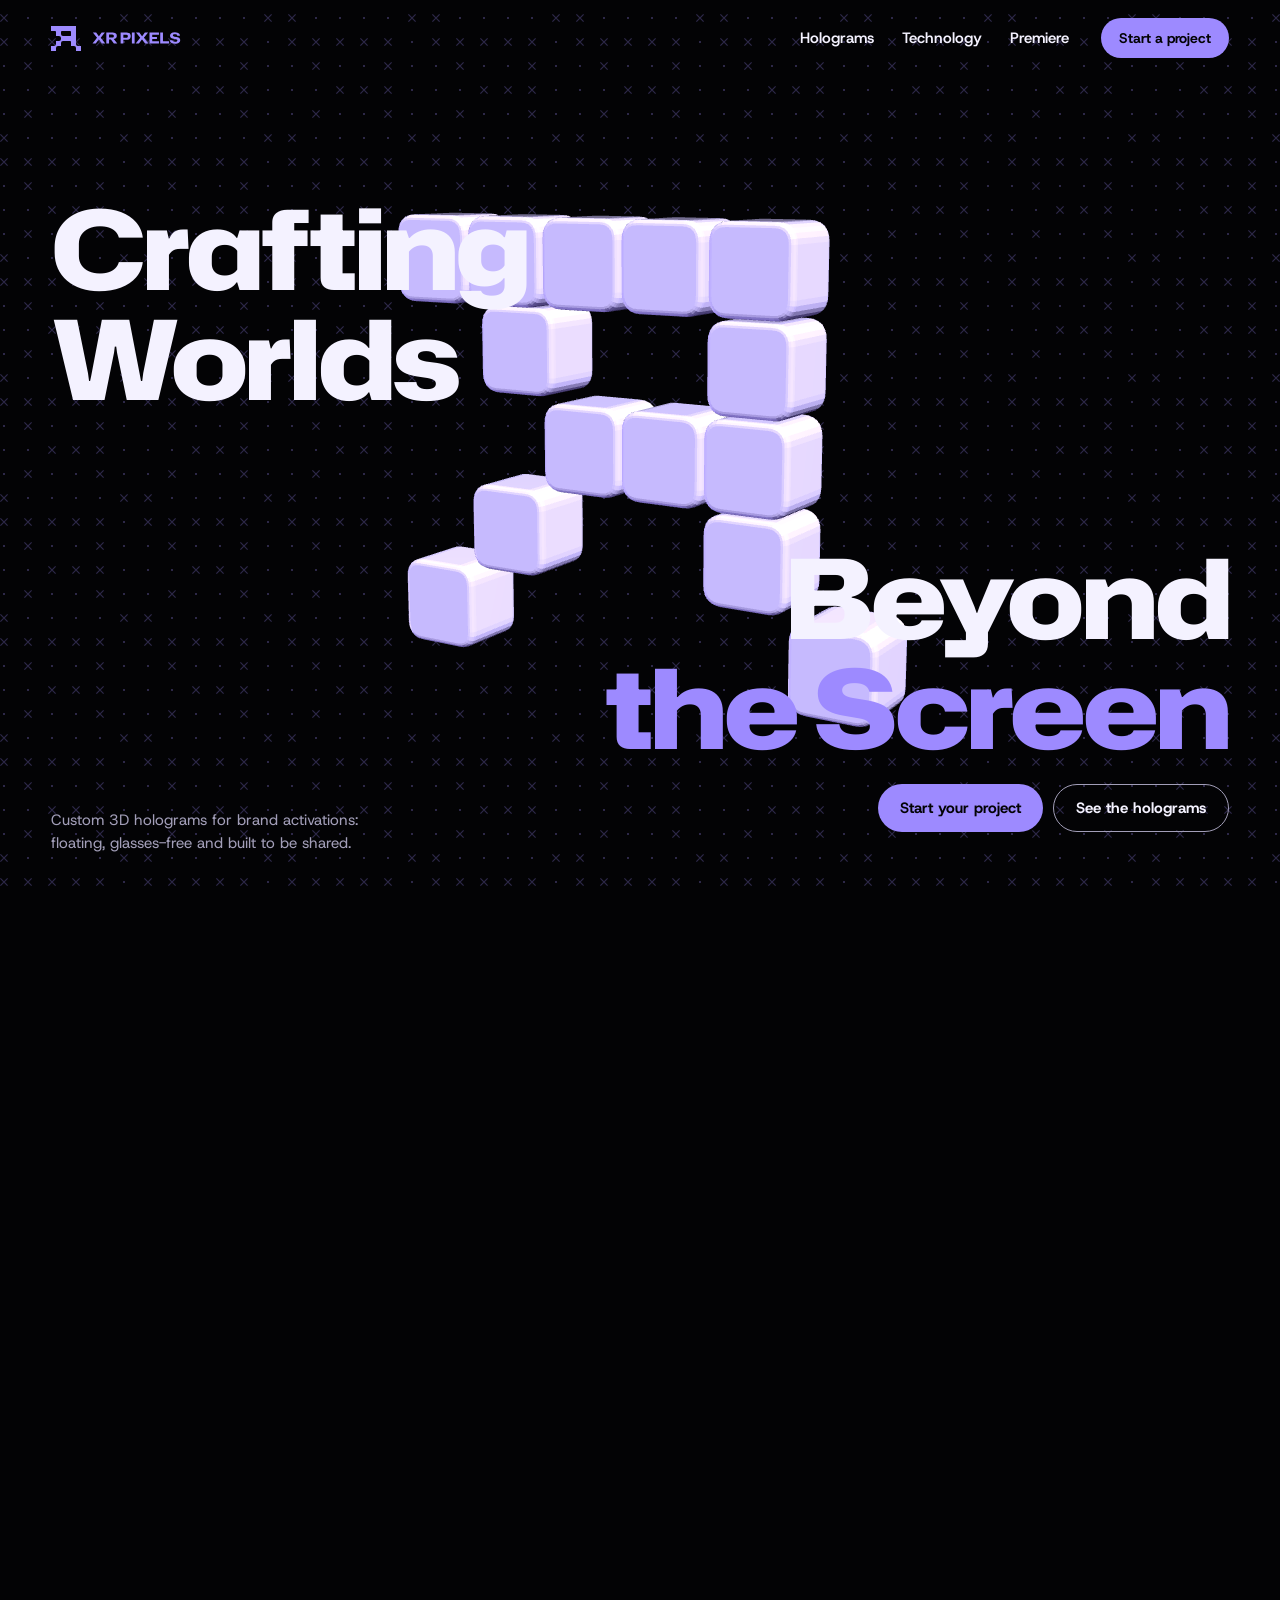
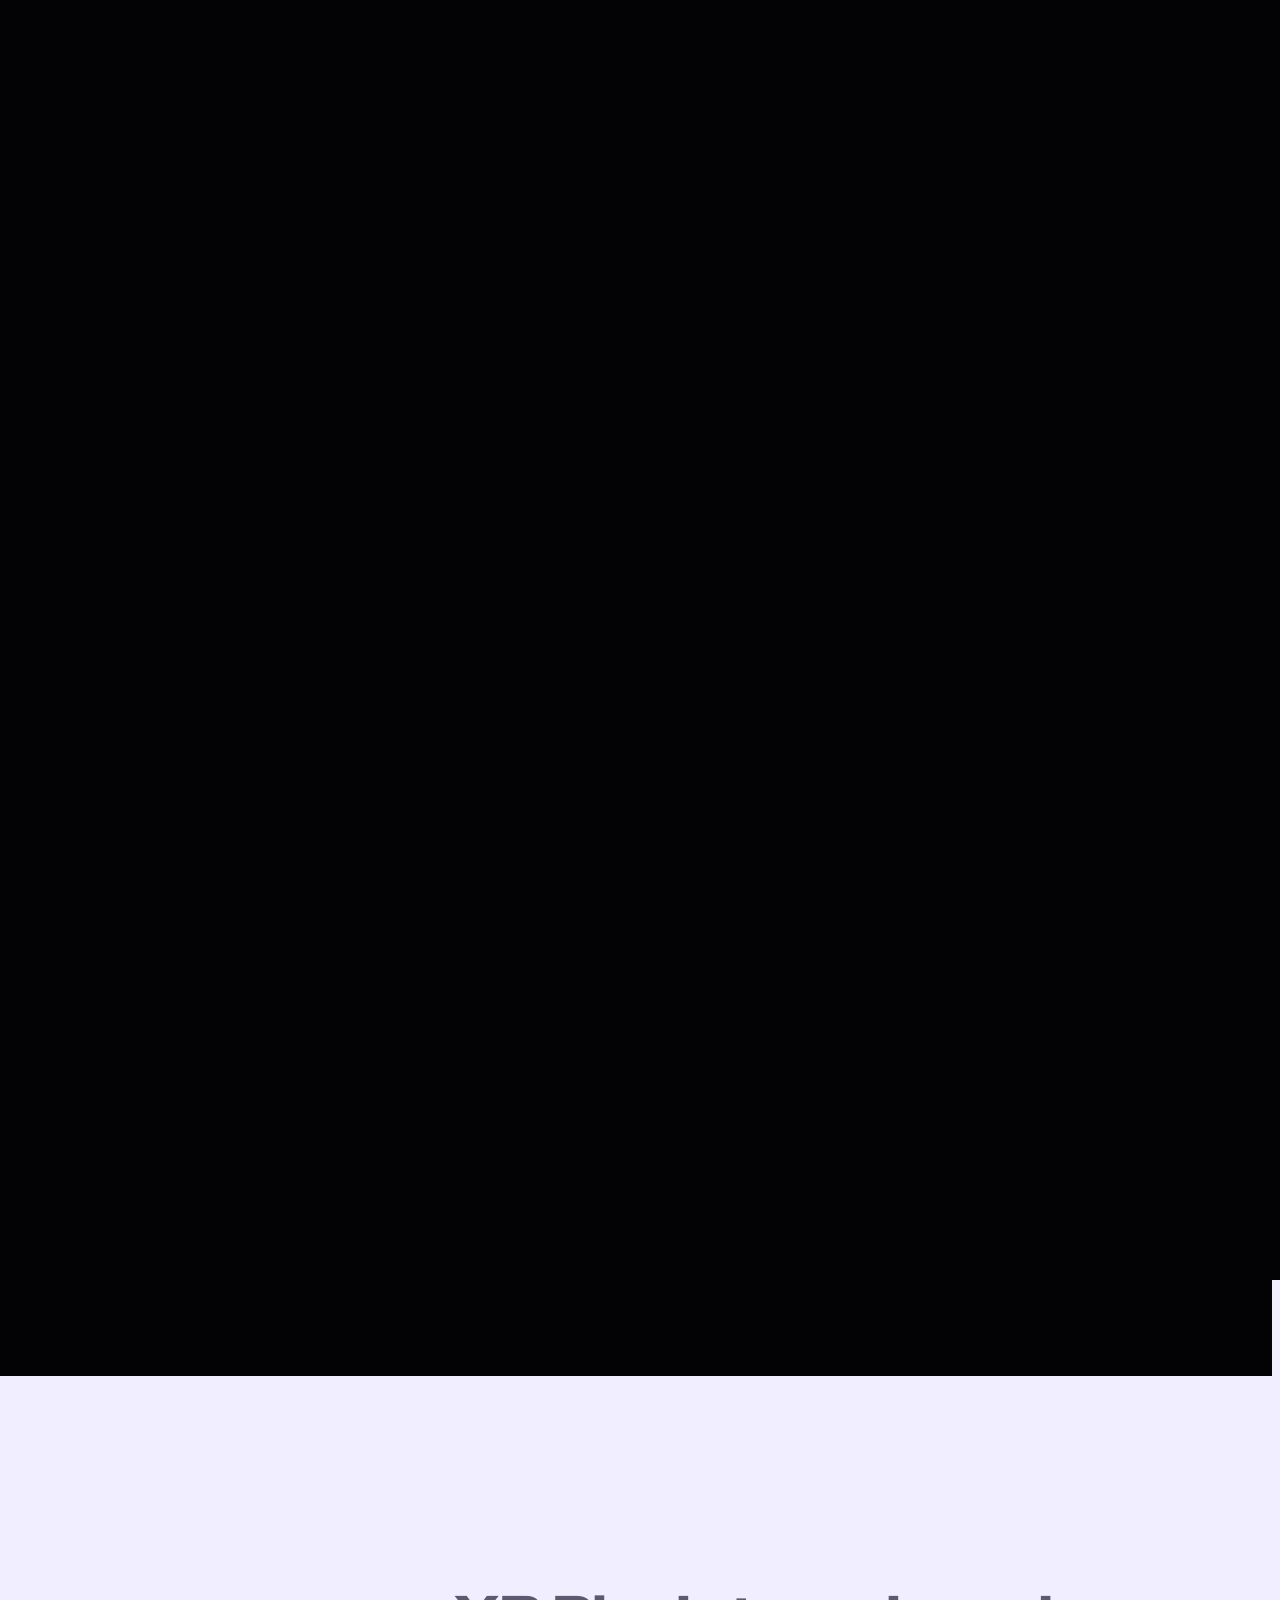
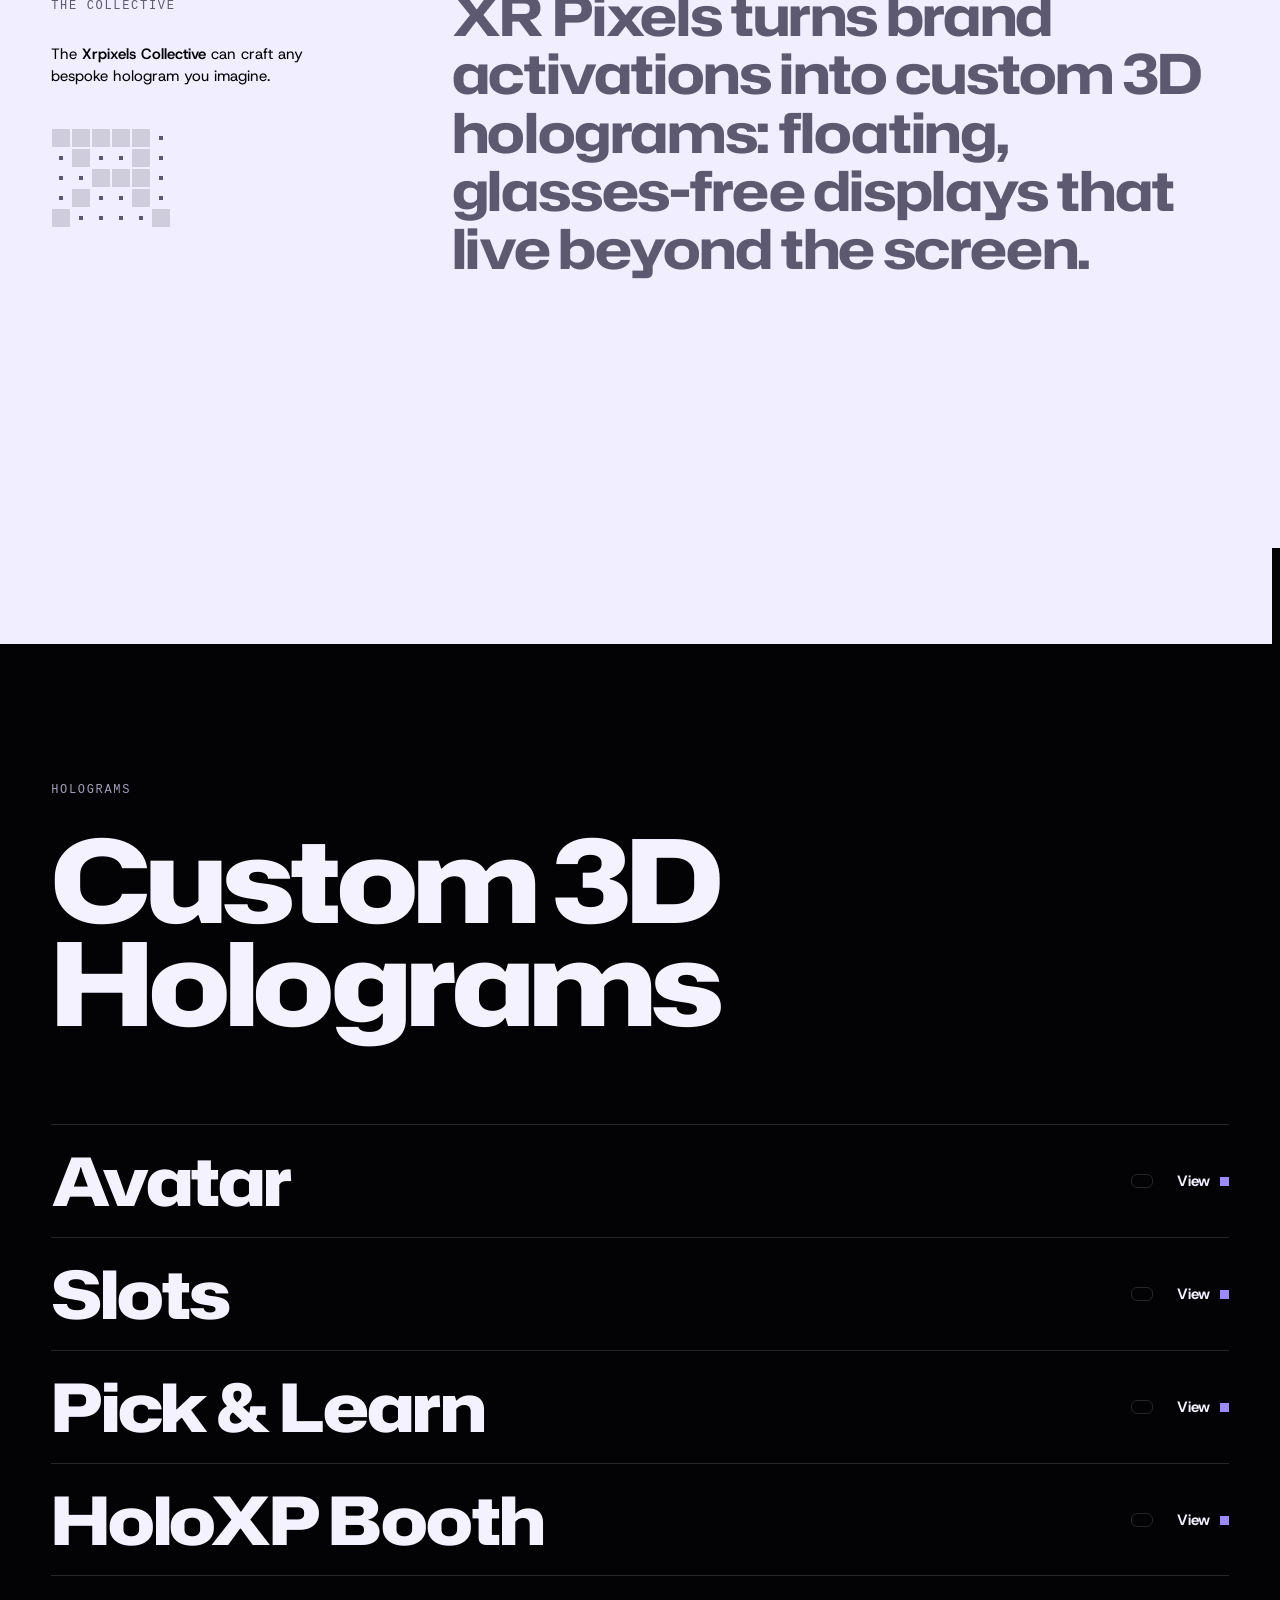
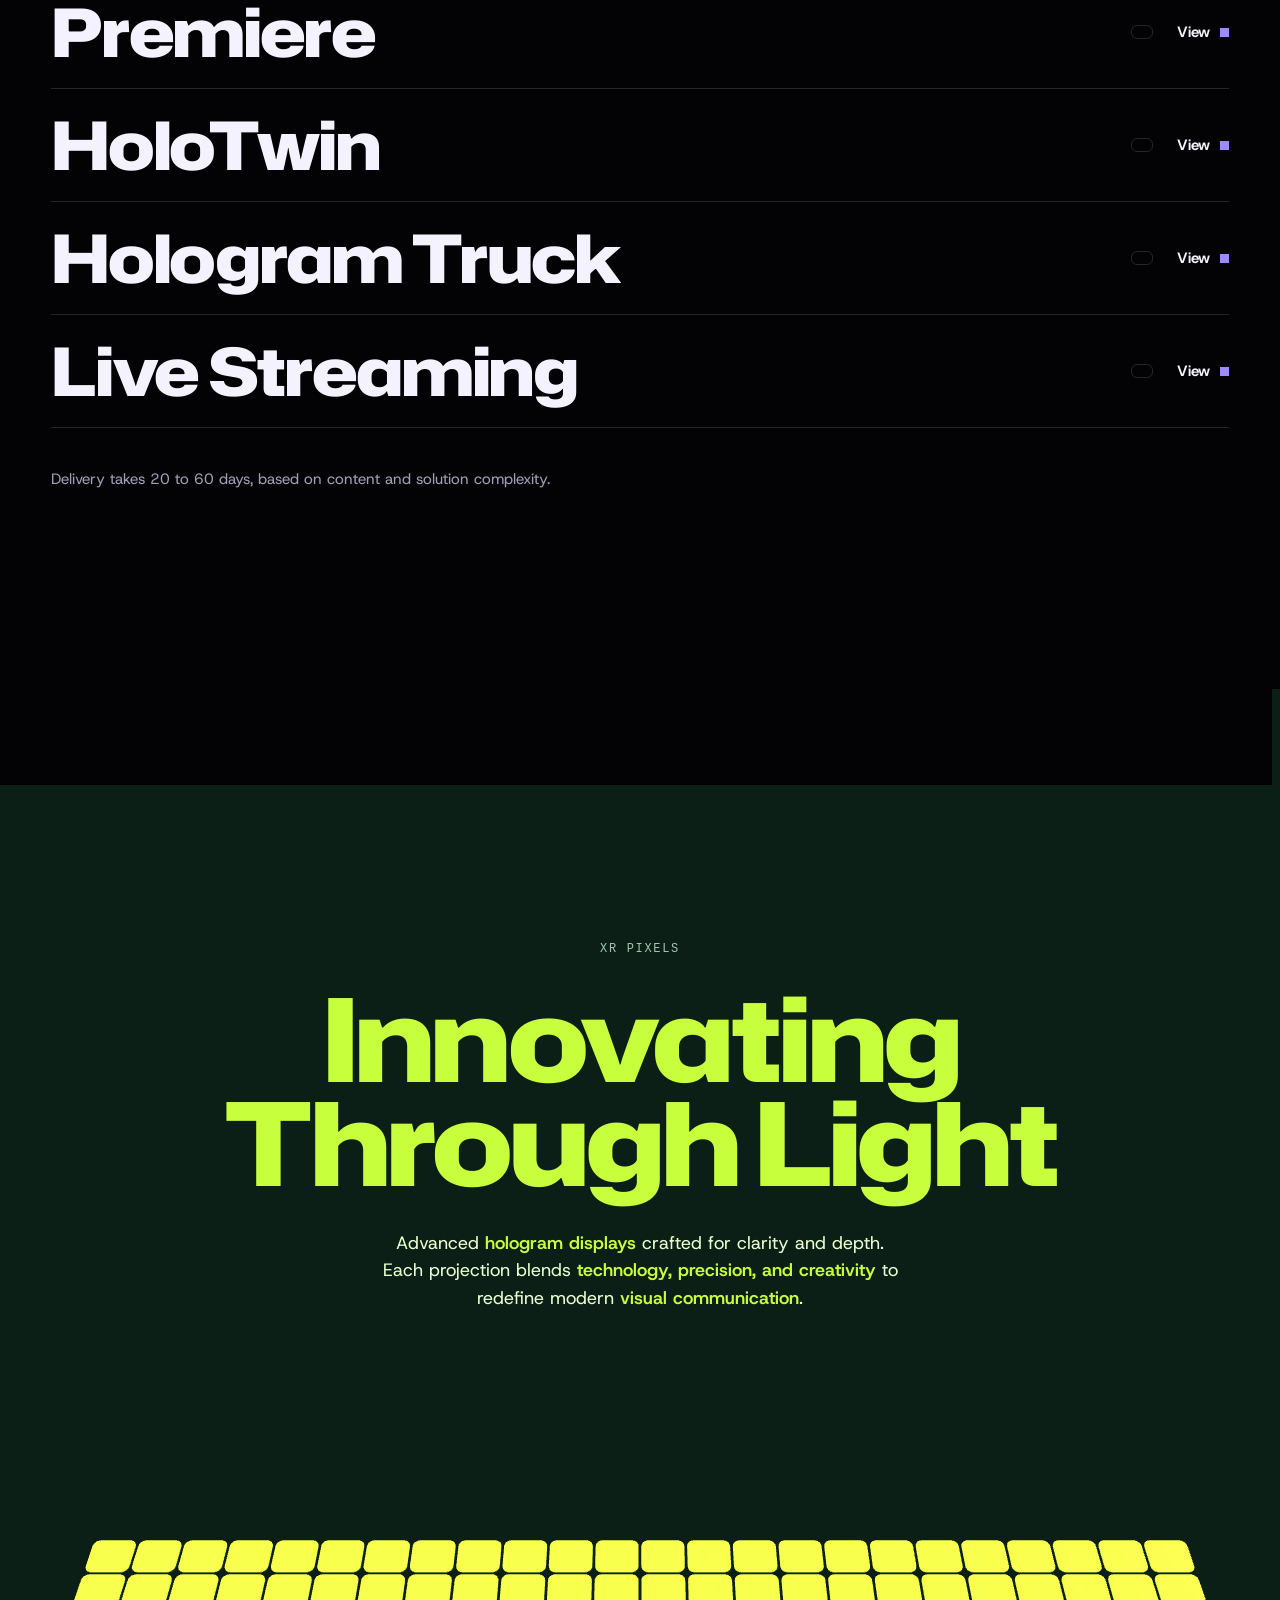
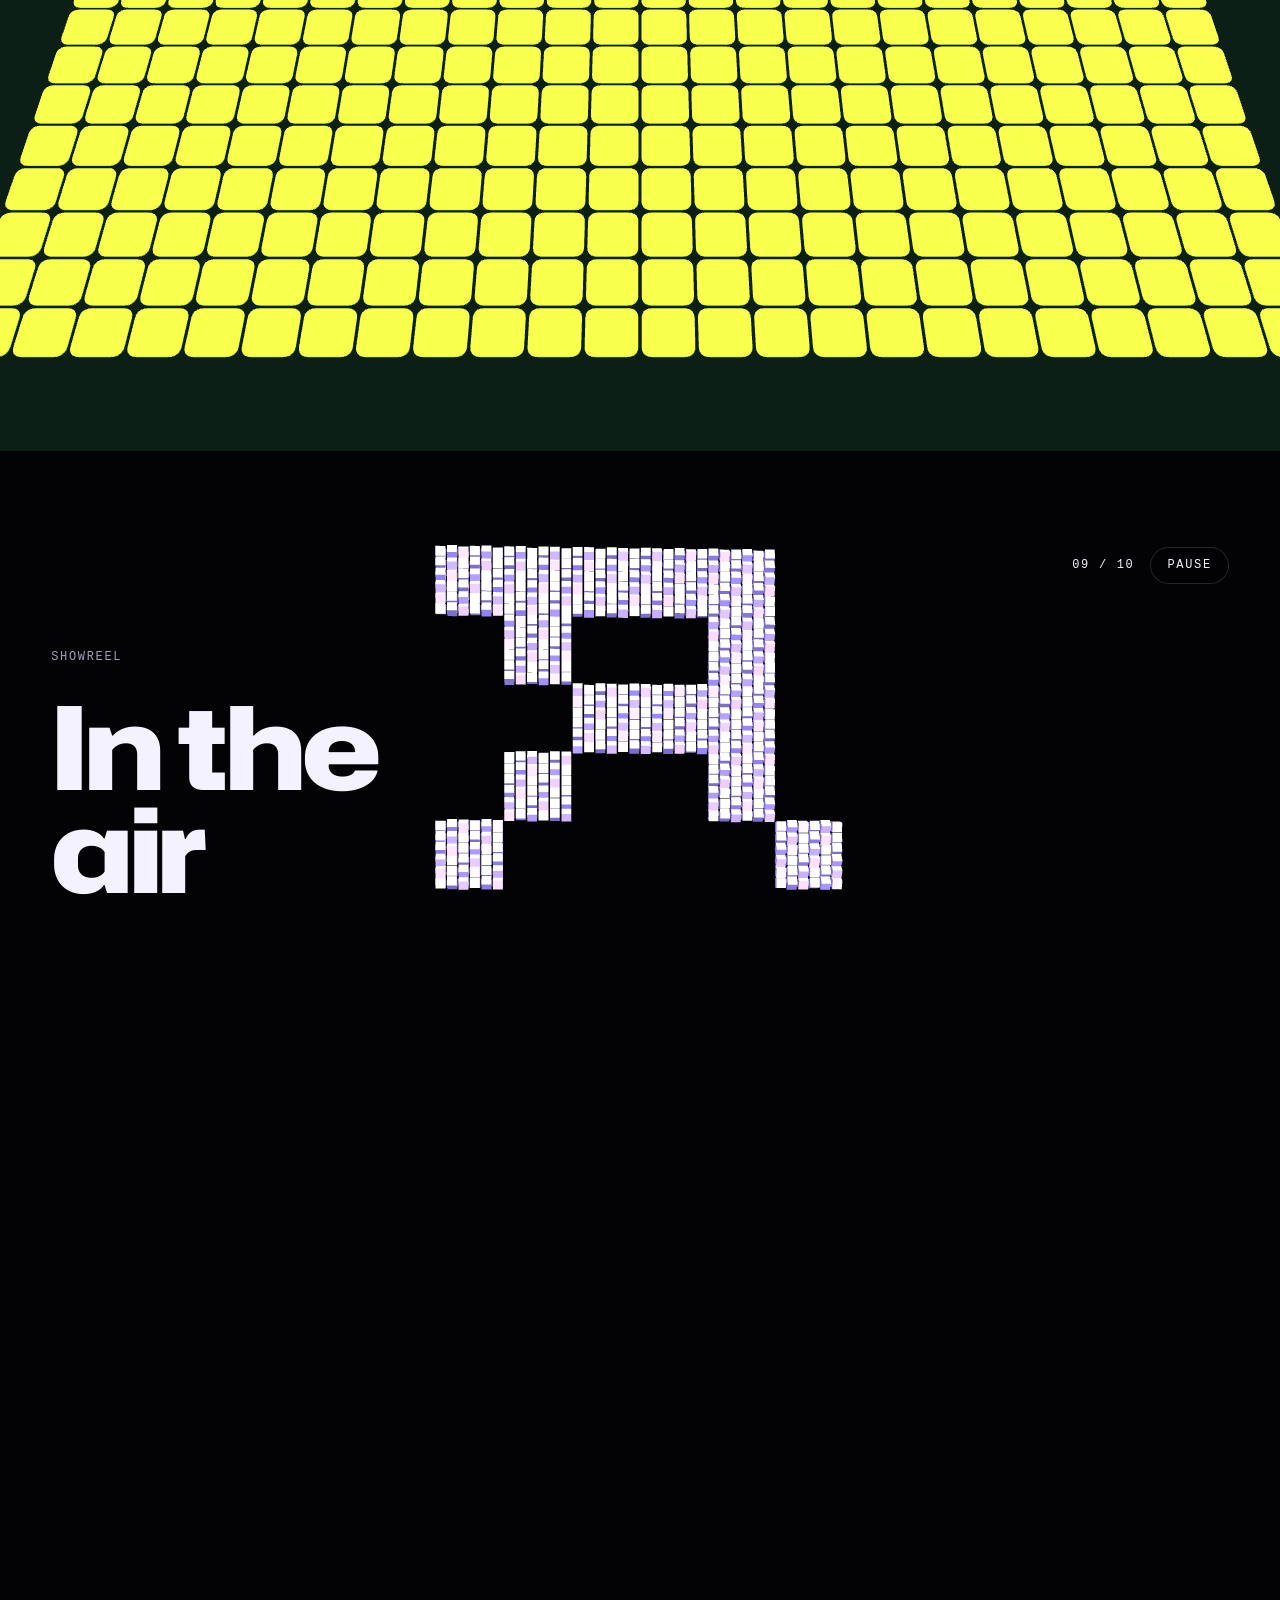
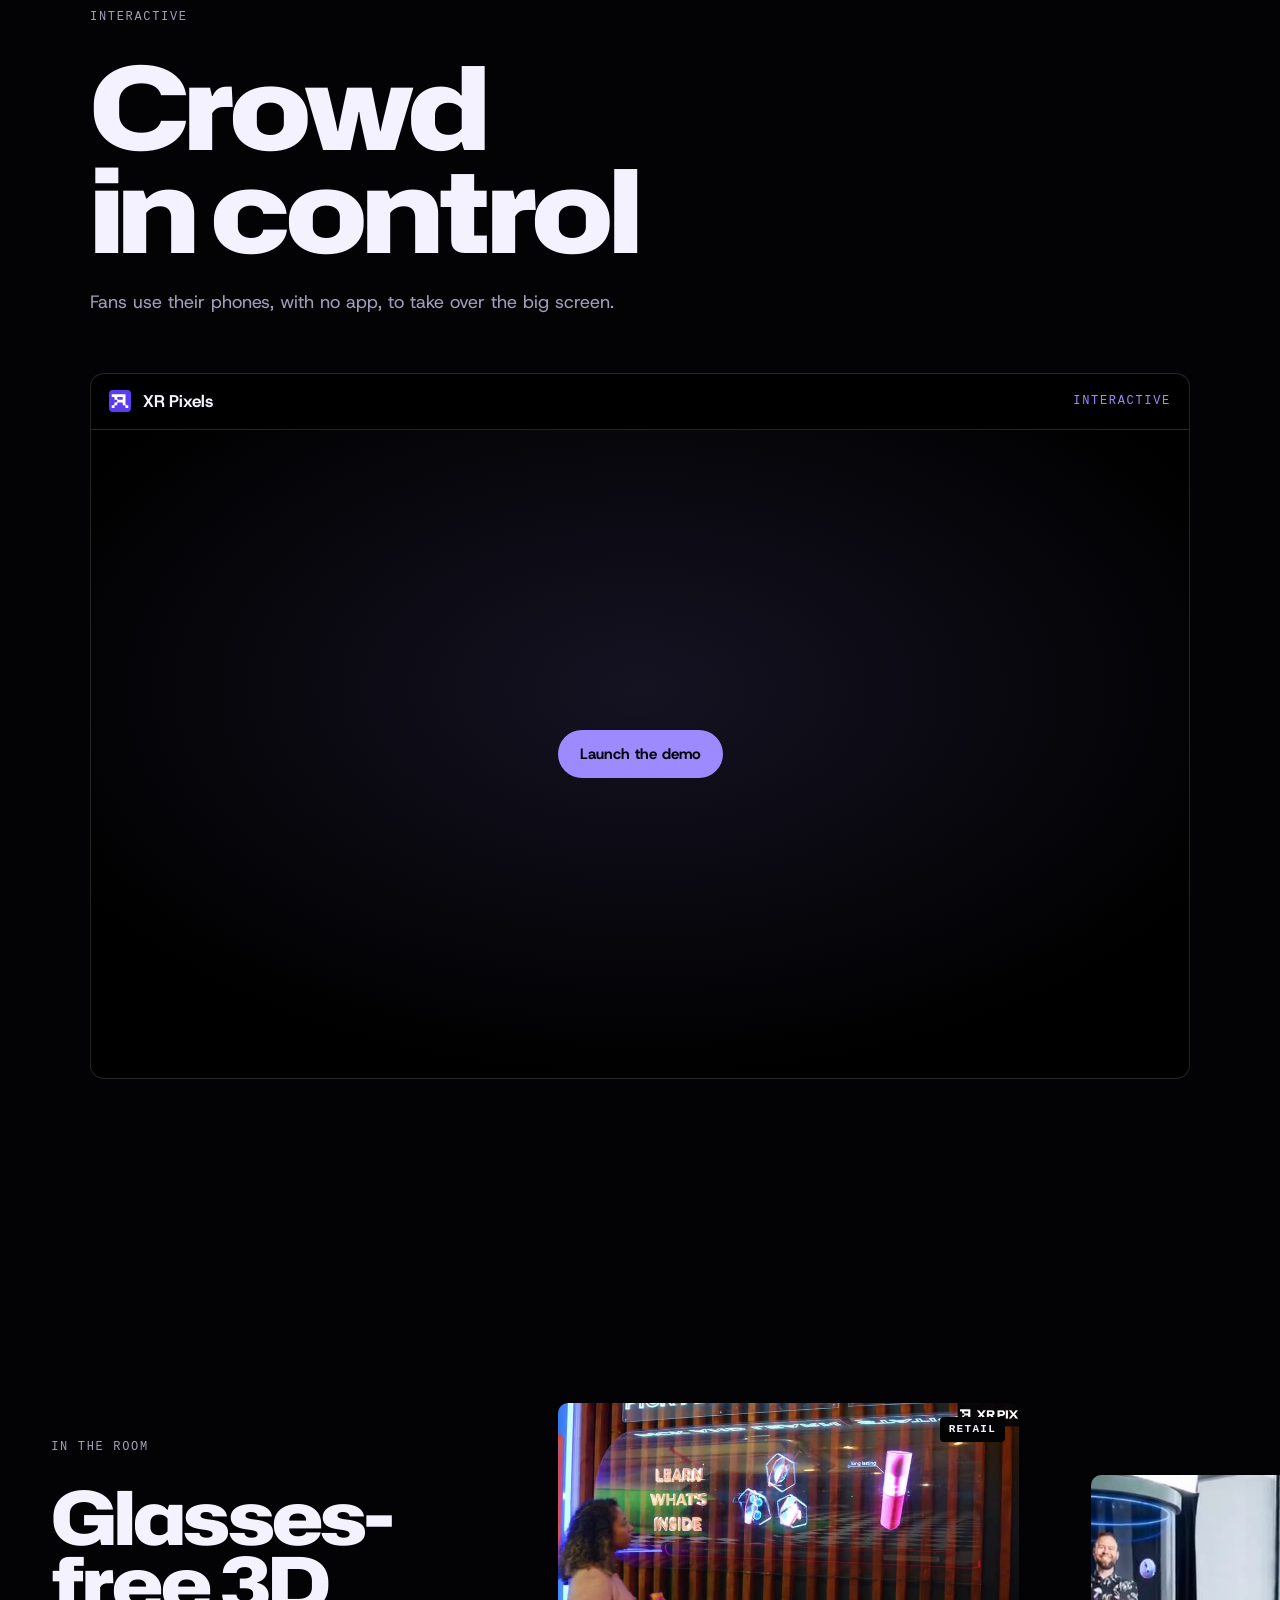
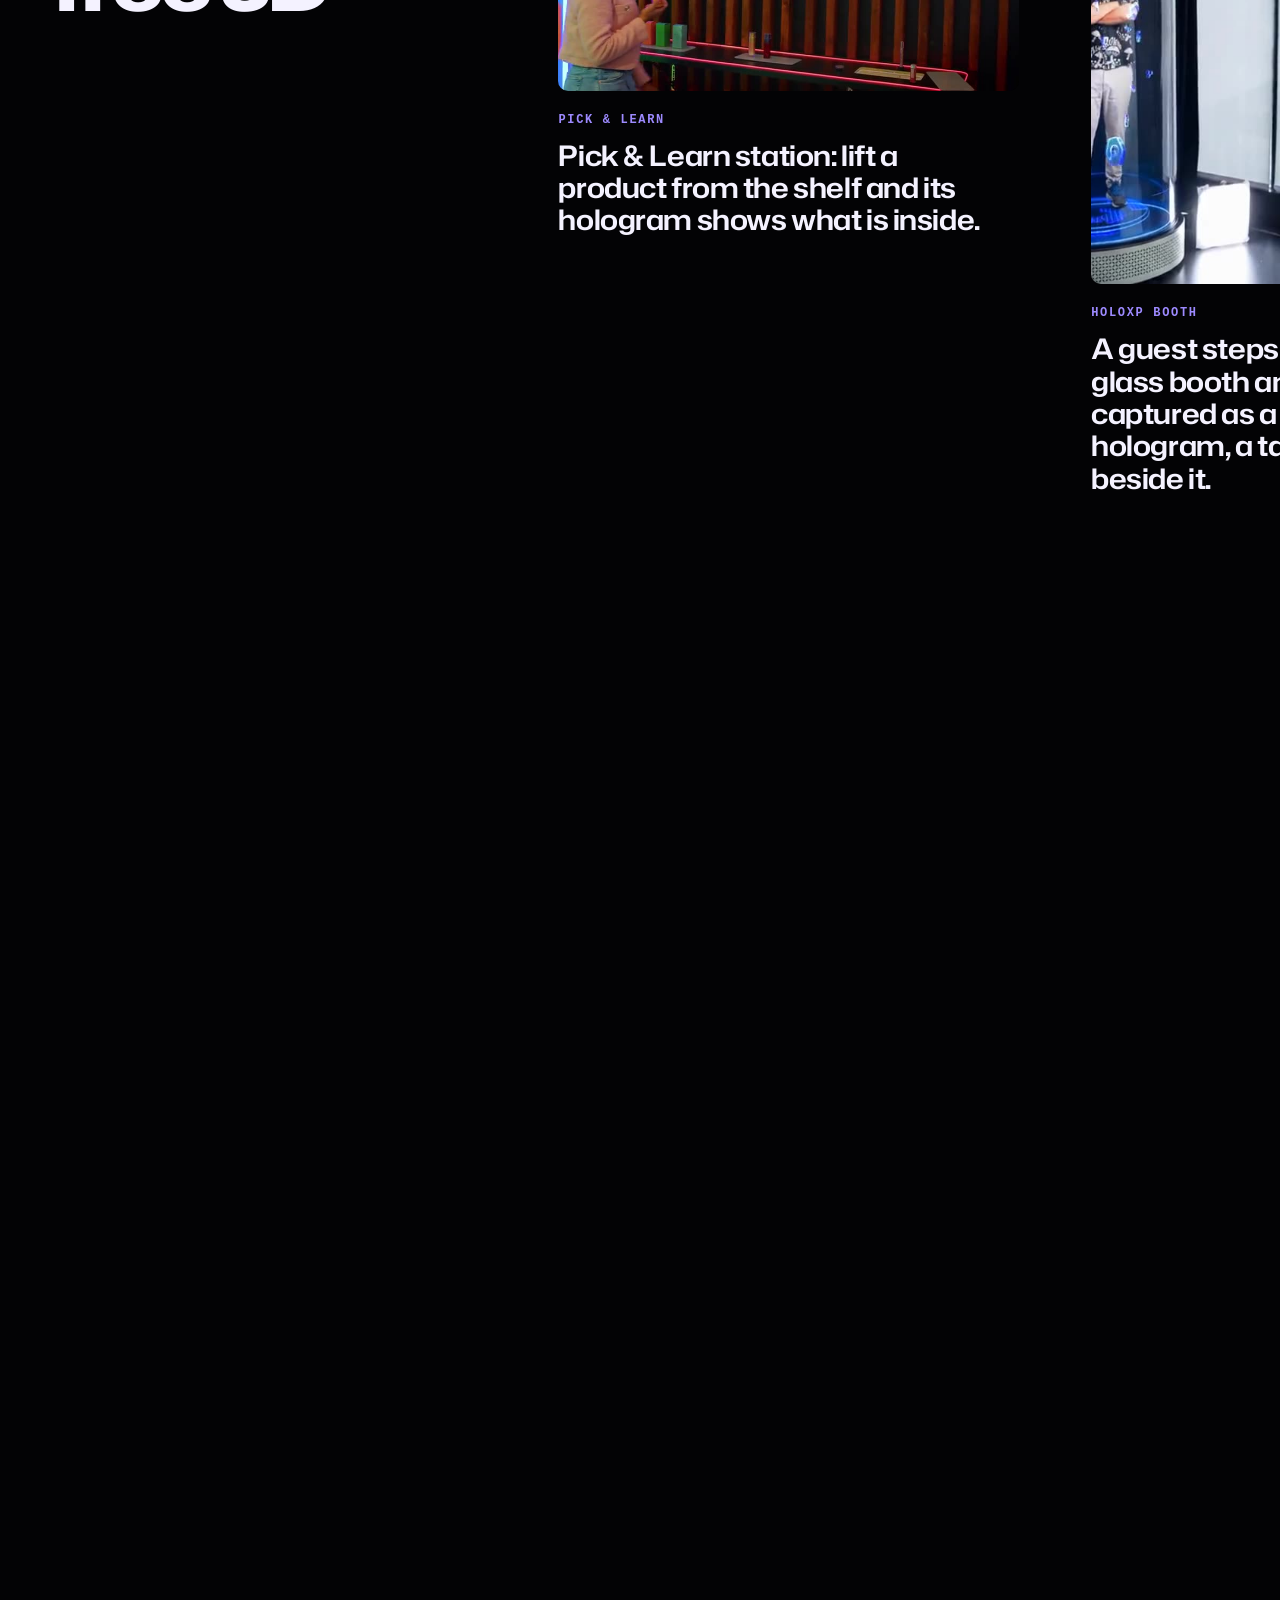
==== index.html @ 02265584 "Add Interactive section framing the Volta demo under an XR Pixels bar The partner page loads only on" ====
<!doctype html>
<html lang="en">
<head>
<meta charset="utf-8">
<meta name="viewport" content="width=device-width, initial-scale=1">
<title>XR Pixels: Beyond the Screen</title>
<meta name="description" content="XR Pixels turns brand activations into custom 3D holograms: floating, glasses-free displays that live beyond the screen.">
<link rel="icon" href="./favicon.svg" type="image/svg+xml">
<link rel="icon" href="./favicon-32.png" sizes="32x32" type="image/png">
<link rel="apple-touch-icon" href="./apple-touch-icon.png">
<meta property="og:type" content="website">
<meta property="og:title" content="XR Pixels: Beyond the Screen">
<meta property="og:description" content="Custom 3D holograms for brand activations: floating, glasses-free and built to be shared.">
<link rel="preload" href="./fonts/HubotSans-VF.ttf" as="font" type="font/ttf" crossorigin>
<link rel="stylesheet" href="v2.css">
<!-- v2 structure duplicated from MakeReign (craft-ref, mr-0..9), content from the live XR Pixels site (content-ref).
     Section map: 0 header / 1 hero (mr-0) / 2 zoom-through dissolve (mr-1) / 3 haze statement (mr-2) /
     4 collective index rows (mr-3) / 5 signal chapter (mr-4) / 6 pinned gallery (mr-5..7) /
     7 premiere + giant links (mr-8) / 8 contact + footer (mr-9). -->
</head>
<body>
<a class="skip" href="#main">Skip to content</a>

<!-- 0 · Header (mr-0 header: wordmark left, small links, pill, Menu.) -->
<header class="top" id="top" data-theme="dark">
  <a class="brand" href="#hero" aria-label="XR Pixels, back to top">
    <svg class="brand-mark" viewBox="0 0 60 50" aria-hidden="true"><path d="M0 0h50v10h-50ZM10 10h10v10h-10ZM40 10h10v10h-10ZM20 20h30v10h-30ZM10 30h10v10h-10ZM40 30h10v10h-10ZM0 40h10v10h-10ZM50 40h10v10h-10ZM10 10L10 11.75A1.75 1.75 0 0 0 8.25 10ZM10 40L6 40A4 4 0 0 0 10 36ZM10 40L14 40A4 4 0 0 0 10 44ZM20 10L21.75 10A1.75 1.75 0 0 0 20 11.75ZM20 20L20 16A4 4 0 0 0 24 20ZM20 20L20 24A4 4 0 0 0 16 20ZM20 30L16 30A4 4 0 0 0 20 26ZM20 30L24 30A4 4 0 0 0 20 34ZM40 10L40 11.75A1.75 1.75 0 0 0 38.25 10ZM40 20L38.25 20A1.75 1.75 0 0 0 40 18.25ZM40 30L40 31.75A1.75 1.75 0 0 0 38.25 30ZM50 40L50 36A4 4 0 0 0 54 40ZM50 40L50 44A4 4 0 0 0 46 40Z"/></svg>
    <span class="brand-word" aria-hidden="true"><svg viewBox="0 0 861.404 192" id="wm" focusable="false"><path fill="currentColor" transform="translate(44.681 144) scale(0.1316872)" d="M25.200078947772475 0.0 327.47455283025386 -380.3332661910107 46.23372722313789 -729.0H266.47400352949364L444.84430136603595 -486.0678600893768H453.97777141645037L633.4148490467021 -729.0H848.3550272920972L571.0475846516886 -381.93328328064587L870.3219669840432 0.0H648.0482132986733L449.177565523063 -264.33181967397513H439.4108248047877L241.04029096355504 0.0Z"/><path fill="currentColor" transform="translate(160.83 144) scale(0.1316872)" d="M58.367022309233604 0.0V-729.0H491.646871332571Q577.9816430678666 -729.0 636.2658854177098 -701.1165584305724Q694.5501277675529 -673.2331168611447 723.9338684055954 -623.0163358564328Q753.317609043638 -572.7995548517207 753.317609043638 -505.23284017678094Q753.317609043638 -444.89886393771565 728.9170513868555 -399.83189595879367Q704.5164937300732 -354.76492797987163 660.4822340861535 -327.6315515135676Q616.4479744422338 -300.49817504726354 556.080195303321 -293.03170125231645L548.7800117941847 -293.53159341988965L551.8134138949415 -305.4985107380152L786.9856571398626 0.0H562.111961643115L365.4077099413278 -262.5313106335749H224.87176474556804V-400.2675992784302H457.44548013154673Q506.34551796990155 -400.2675992784302 532.1289068445491 -421.9838777640065Q557.9122957191965 -443.7001562495828 557.9122957191965 -481.132882083103V-508.69828653877477Q557.9122957191965 -546.6308760640968 531.8456441081814 -568.0473067312885Q505.7789924971662 -589.4637373984802 457.44548013154673 -589.4637373984802H240.4717818352032V0.0Z"/><path fill="currentColor" transform="translate(285.801 144) scale(0.1316872)" d="M58.367022309233604 0.0V-729.0H448.8788916053176Q500.2461336265107 -729.0 543.5633823629792 -718.6999456801191Q586.8806310994477 -708.3998913602381 620.9811802114125 -688.1330834996402Q655.0817293233773 -667.8662756390422 678.7654652853435 -638.549401249446Q702.4492012473097 -609.2325268598496 714.9327809596932 -570.9822684761236Q727.4163606720766 -532.7320100923976 727.4163606720766 -485.9983052535107Q727.4163606720766 -407.964587801839 692.6658439098399 -353.64755166881787Q657.9153271476031 -299.33051553579674 595.2143896501063 -271.1136124607723Q532.5134521526097 -242.89670938574778 447.71218221456303 -242.89670938574778H224.87176474556804V-380.3328328273199H427.9108980177692Q479.01085204347976 -380.3328328273199 507.1276993727486 -404.265845525553Q535.2445467020175 -428.1988582237861 535.2445467020175 -469.0983833730868V-497.6980322282314Q535.2445467020175 -540.230744631201 506.8610949626715 -563.347125046479Q478.47764322332546 -586.4635054617572 427.9108980177692 -586.4635054617572H240.4717818352032V0.0Z"/><path fill="currentColor" transform="translate(384.039 144) scale(0.1316872)" d="M58.367022309233604 0.0V-729.0H240.8051172025202V0.0Z"/><path fill="currentColor" transform="translate(421.57 144) scale(0.1316872)" d="M25.200078947772475 0.0 327.47455283025386 -380.3332661910107 46.23372722313789 -729.0H266.47400352949364L444.84430136603595 -486.0678600893768H453.97777141645037L633.4148490467021 -729.0H848.3550272920972L571.0475846516886 -381.93328328064587L870.3219669840432 0.0H648.0482132986733L449.177565523063 -264.33181967397513H439.4108248047877L241.04029096355504 0.0Z"/><path fill="currentColor" transform="translate(537.719 144) scale(0.1316872)" d="M58.367022309233604 0.0V-729.0H686.1172167997956V-586.9969523205855H240.4717818352032V-143.1031034251701H687.1503035496373V0.0ZM224.53842937825107 -304.8986096271723V-435.9676802497557H553.0136698410163V-304.8986096271723Z"/><path fill="currentColor" transform="translate(631.348 144) scale(0.1316872)" d="M58.367022309233604 0.0V-729.0H240.4717818352032V-143.43651610472807H645.2501823179521V0.0Z"/><path fill="currentColor" transform="translate(718.525 144) scale(0.1316872)" d="M379.1749084519594 10.3667496719758Q269.1724711136768 10.3667496719758 194.07073893771565 -18.333367921486477Q118.96900676175446 -47.03348551494876 78.53463400122264 -99.46687357704587Q38.10026124069082 -151.900261639143 31.099939787824834 -223.10003133795155H212.33830771682142Q216.97181438937264 -185.2008561172883 238.7057145324149 -161.30130044780185Q260.43961467545716 -137.4017447783154 297.8403818847114 -126.5352585698095Q335.24114909396565 -115.66877236130361 384.40858073667675 -115.66877236130361Q417.50918783803763 -115.66877236130361 444.1930102651714 -120.58536070395279Q470.87683269230513 -125.50194904660196 490.02717875741666 -135.55183450933055Q509.17752482252814 -145.60171997205913 519.5610630270417 -161.3849745724921Q529.9446012315552 -177.16822917292507 529.9446012315552 -199.5015787781278Q529.9446012315552 -224.50099284480007 518.1446659310113 -241.58392843523362Q506.3447306304673 -258.66686402566717 481.8945825220346 -269.683157158012Q457.44443441360187 -280.69945029035694 419.5772208786109 -287.49901734597967L274.0396765335945 -313.76439289613575Q201.63729899860414 -326.49708453995504 151.1027189188102 -351.63034707188126Q100.5681388390163 -376.76360960380754 74.2176833163772 -416.6805316032247Q47.86722779373812 -456.59745360264196 47.86722779373812 -513.8645300220996Q47.86722779373812 -566.7983585563998 70.66772868777304 -608.1820829225729Q93.46822958180795 -649.5658072887461 136.23585429546478 -678.8327728248016Q179.0034790091216 -708.099738360857 239.0715954638868 -723.3165570046976Q299.139711918652 -738.5333756485383 373.7416678954014 -738.5333756485383Q472.97688437009344 -738.5333756485383 544.428450530221 -712.5834065723916Q615.8800166903485 -686.6334374962449 656.7977311245897 -638.4002087347061Q697.7154455588311 -590.1669799731673 705.3824377463311 -521.6004667043339H525.0106913170467Q518.1770670510332 -554.9996744791666 497.74322021088005 -575.3324534163498Q477.3093733707269 -595.6652323535332 445.2421470132942 -605.3483081209062Q413.17492065586146 -615.0313838882792 369.807859700938 -615.0313838882792Q325.7073014360467 -615.0313838882792 296.6068601565087 -605.3314931361499Q267.50641887697066 -595.6316023840208 252.77280356465758 -578.0984200056542Q238.0391882523445 -560.5652376272877 238.0391882523445 -537.3320475218694Q238.0391882523445 -515.2659024979572 249.5891042248282 -499.2662412396844Q261.1390201973119 -483.26657998141167 285.03910279373815 -472.4502396481288Q308.93918539016437 -461.63389931484585 345.8397176117202 -454.73443723990044L476.84341836678493 -432.3687841771841Q549.3453104618441 -420.03631348240367 604.2467500800242 -395.23669149879106Q659.1481896982043 -370.4370695151784 689.8156671159788 -326.7700824126376Q720.4831445337534 -283.10309531009676 720.4831445337534 -212.36859497497971Q720.4831445337534 -158.83482666328547 697.0159790070354 -117.45114095323282Q673.5488134803176 -76.06745524318018 629.03113078248 -47.43383056828378Q584.5134480846425 -18.80020589338738 521.3618965712835 -4.216728110705789Q458.2103450579245 10.3667496719758 379.1749084519594 10.3667496719758Z"/></svg></span>
  </a>
  <nav class="links" aria-label="Primary">
    <a href="#holograms">Holograms</a>
    <a href="#technology">Technology</a>
    <a href="#premiere">Premiere</a>
  </nav>
  <a class="pill" href="./brief/">Start a project</a>
  <a class="menu-btn" id="menuBtn" href="#footer-nav">Menu<span aria-hidden="true">.</span></a>
</header>

<dialog class="menu" id="menu" aria-label="Menu">
  <div class="menu-in">
    <div class="menu-top">
      <span class="mono">XR PIXELS</span>
      <button class="menu-close" id="menuClose" type="button">Close</button>
    </div>
    <nav aria-label="Menu">
      <a href="#holograms">Holograms</a>
      <a href="#technology">Technology</a>
      <a href="#premiere">Premiere</a>
      <a href="#contact">Contact</a>
    </nav>
    <p class="mono menu-foot">Custom 3D Holograms</p>
  </div>
</dialog>

<main id="main">

<!-- 1 + 2 · Hero (mr-0 split headline around one object) and zoom-through (mr-1) -->
<section class="hero" id="hero" data-theme="dark">
  <div class="stage">
    <div class="matrix" aria-hidden="true"></div>
    <svg class="static-mark" viewBox="0 0 60 50" aria-hidden="true"><rect x="0.5" y="0.5" width="9" height="9"/><rect x="10.5" y="0.5" width="9" height="9"/><rect x="20.5" y="0.5" width="9" height="9"/><rect x="30.5" y="0.5" width="9" height="9"/><rect x="40.5" y="0.5" width="9" height="9"/><rect x="10.5" y="10.5" width="9" height="9"/><rect x="40.5" y="10.5" width="9" height="9"/><rect x="20.5" y="20.5" width="9" height="9"/><rect x="30.5" y="20.5" width="9" height="9"/><rect x="40.5" y="20.5" width="9" height="9"/><rect x="10.5" y="30.5" width="9" height="9"/><rect x="40.5" y="30.5" width="9" height="9"/><rect x="0.5" y="40.5" width="9" height="9"/><rect x="50.5" y="40.5" width="9" height="9"/></svg>
    <canvas id="gl" aria-hidden="true"></canvas>
    <canvas id="px" aria-hidden="true"></canvas>
    <h1 class="h" aria-label="Crafting Worlds Beyond the Screen">
      <span class="a" aria-hidden="true">Crafting</span><span class="b" aria-hidden="true">Worlds</span>
      <span class="c" aria-hidden="true">Beyond</span><span class="d" aria-hidden="true">the Screen</span>
    </h1>
    <div class="hero-cta">
      <a class="btn solid" href="./brief/">Start your project</a>
      <a class="btn ghost" href="#holograms">See the holograms</a>
    </div>
    <p class="meta">Custom 3D holograms for brand activations: floating, glasses-free and built to be shared.</p>
  </div>
    <figure class="reveal" aria-hidden="true">
      <img src="./card-premiere.png" alt="" width="760" height="475" decoding="async" fetchpriority="low">
      <figcaption><span class="mono">The Collective</span><span class="rv-n">Premiere</span></figcaption>
    </figure>
</section>

<!-- 3 · Haze statement band (mr-2) -->
<section class="about light" id="about" data-theme="light">
  <div class="edge" data-from="#030305" aria-hidden="true"></div>
  <div class="grid6">
    <div class="about-l">
      <p class="mono idx">The Collective</p>
      <p class="small">The <b>Xrpixels Collective</b> can craft any bespoke hologram you imagine.</p>
      <svg class="minimark" viewBox="0 0 60 50" aria-hidden="true"><rect class="on" x="0.5" y="0.5" width="9" height="9"/><rect class="on" x="10.5" y="0.5" width="9" height="9"/><rect class="on" x="20.5" y="0.5" width="9" height="9"/><rect class="on" x="30.5" y="0.5" width="9" height="9"/><rect class="on" x="40.5" y="0.5" width="9" height="9"/><rect class="off" x="54" y="4" width="2" height="2"/><rect class="off" x="4" y="14" width="2" height="2"/><rect class="on" x="10.5" y="10.5" width="9" height="9"/><rect class="off" x="24" y="14" width="2" height="2"/><rect class="off" x="34" y="14" width="2" height="2"/><rect class="on" x="40.5" y="10.5" width="9" height="9"/><rect class="off" x="54" y="14" width="2" height="2"/><rect class="off" x="4" y="24" width="2" height="2"/><rect class="off" x="14" y="24" width="2" height="2"/><rect class="on" x="20.5" y="20.5" width="9" height="9"/><rect class="on" x="30.5" y="20.5" width="9" height="9"/><rect class="on" x="40.5" y="20.5" width="9" height="9"/><rect class="off" x="54" y="24" width="2" height="2"/><rect class="off" x="4" y="34" width="2" height="2"/><rect class="on" x="10.5" y="30.5" width="9" height="9"/><rect class="off" x="24" y="34" width="2" height="2"/><rect class="off" x="34" y="34" width="2" height="2"/><rect class="on" x="40.5" y="30.5" width="9" height="9"/><rect class="off" x="54" y="34" width="2" height="2"/><rect class="on" x="0.5" y="40.5" width="9" height="9"/><rect class="off" x="14" y="44" width="2" height="2"/><rect class="off" x="24" y="44" width="2" height="2"/><rect class="off" x="34" y="44" width="2" height="2"/><rect class="off" x="44" y="44" width="2" height="2"/><rect class="on" x="50.5" y="40.5" width="9" height="9"/></svg>
    </div>
    <p class="statement" id="statement">XR Pixels turns brand activations into custom 3D holograms: floating, glasses-free displays that live beyond the screen.</p>
  </div>
</section>

<!-- 4 · The Collective index rows (mr-3) -->
<section class="collective" id="holograms" data-theme="dark">
  <div class="edge" data-from="#f1eeff" aria-hidden="true"></div>
  <div class="sec-head">
    <p class="mono idx">Holograms</p>
    <h2 class="display">Custom 3D<br>Holograms</h2>
  </div>
  <ol class="rows">
    <li><a href="./holo/live-avatar.mp4" class="row shot" data-shot="./holo/live-avatar.jpg" data-vid="./holo/live-avatar.mp4" data-label="Avatar"><span class="r-n">Avatar</span><span class="r-t mono"></span><span class="r-v">View</span><img class="r-th" src="./holo/live-avatar.jpg" alt="" width="960" height="540" loading="lazy" decoding="async"></a></li>
    <li><a href="./holo/live-slots.mp4" class="row shot" data-shot="./holo/live-slots.jpg" data-vid="./holo/live-slots.mp4" data-label="Slots"><span class="r-n">Slots</span><span class="r-t mono"></span><span class="r-v">View</span><img class="r-th" src="./holo/live-slots.jpg" alt="" width="960" height="540" loading="lazy" decoding="async"></a></li>
    <li><a href="./holo/live-picklearn.mp4" class="row shot" data-shot="./holo/live-picklearn.jpg" data-vid="./holo/live-picklearn.mp4" data-label="Pick &amp; Learn"><span class="r-n">Pick &amp; Learn</span><span class="r-t mono"></span><span class="r-v">View</span><img class="r-th" src="./holo/live-picklearn.jpg" alt="" width="960" height="540" loading="lazy" decoding="async"></a></li>
    <li><a href="./holo/live-holobooth.mp4" class="row shot" data-shot="./holo/live-holobooth.jpg" data-vid="./holo/live-holobooth.mp4" data-label="HoloXP Booth"><span class="r-n">HoloXP Booth</span><span class="r-t mono"></span><span class="r-v">View</span><img class="r-th" src="./holo/live-holobooth.jpg" alt="" width="960" height="540" loading="lazy" decoding="async"></a></li>
    <li><a href="./holo/live-giant-head.mp4" class="row shot" data-shot="./holo/live-giant-head.jpg" data-vid="./holo/live-giant-head.mp4" data-label="Premiere"><span class="r-n">Premiere</span><span class="r-t mono"></span><span class="r-v">View</span><img class="r-th" src="./holo/live-giant-head.jpg" alt="" width="960" height="540" loading="lazy" decoding="async"></a></li>
    <li><a href="./holo/live-avatar-desk.mp4" class="row shot" data-shot="./holo/live-avatar-desk.jpg" data-vid="./holo/live-avatar-desk.mp4" data-label="HoloTwin"><span class="r-n">HoloTwin</span><span class="r-t mono"></span><span class="r-v">View</span><img class="r-th" src="./holo/live-avatar-desk.jpg" alt="" width="960" height="540" loading="lazy" decoding="async"></a></li>
    <li><a href="./holo/live-boxing-strip.mp4" class="row shot" data-shot="./holo/live-boxing-strip.jpg" data-vid="./holo/live-boxing-strip.mp4" data-label="Hologram Truck"><span class="r-n">Hologram Truck</span><span class="r-t mono"></span><span class="r-v">View</span><img class="r-th" src="./holo/live-boxing-strip.jpg" alt="" width="640" height="360" loading="lazy" decoding="async"></a></li>
    <li><a href="./holo/live-streaming.mp4" class="row shot" data-shot="./holo/live-streaming.jpg" data-vid="./holo/live-streaming.mp4" data-label="Live Streaming"><span class="r-n">Live Streaming</span><span class="r-t mono"></span><span class="r-v">View</span><img class="r-th" src="./holo/live-streaming.jpg" alt="" width="960" height="540" loading="lazy" decoding="async"></a></li>
  </ol>
  <p class="note">Delivery takes 20 to 60 days, based on content and solution complexity.</p>
  <div class="peek" aria-hidden="true"><div class="pix"></div></div>
</section>

<!-- 5 · Signal on Deep Green chapter (mr-4 centred statement, object rising into it) -->
<section class="tech signal" id="technology" data-theme="signal">
  <div class="edge" data-from="#030305" aria-hidden="true"></div>
  <div class="tech-head">
    <p class="mono idx">XR Pixels</p>
    <h2 class="display">Innovating<br>Through Light</h2>
    <p class="lead">Advanced <b>hologram displays</b> crafted for clarity and depth. Each projection blends <b>technology, precision, and creativity</b> to redefine modern <b>visual communication</b>.</p>
  </div>
  <div class="field-wrap"><canvas id="field" aria-hidden="true"></canvas></div>
</section>

<!-- 5b · Showreel: the mark breaks into voxels, becomes a hologram fan and plays the work (Lusion craft-ref) -->
<section class="reel" id="reel" data-theme="dark" aria-label="Showreel">
  <div class="edge" data-from="#0b1f17" data-rest="1" aria-hidden="true"></div>
  <div class="reel-head"><p class="mono idx">Showreel</p><h2 class="display">In the<br>air</h2></div>
  <div class="reel-stage" aria-hidden="true">
    <canvas id="reelgl" aria-hidden="true"></canvas>
    <div class="reel-top"><span class="mono reel-n" id="reelN"></span><button class="reel-btn" id="reelPause" type="button" aria-pressed="false">Pause</button></div>
    <div class="reel-hud"><span class="mono" id="reelTag">XR Pixels</span><span class="reel-name" id="reelName">Light, assembled</span><span class="reel-cap" id="reelCap">The mark breaks into voxels and becomes a hologram fan.</span><button class="reel-btn" id="reelOpen" type="button">Watch this film</button></div>
  </div>
  <ol class="reel-list">
      <li data-clip="live-retail-trainers" data-label="Store launch" data-tag="Retail" data-cap="Trainers burst into light on a store display."><a href="./holo/live-retail-trainers.mp4" class="shot" data-shot="./holo/live-retail-trainers.jpg" data-vid="./holo/live-retail-trainers.mp4" data-label="Store launch"><img src="./holo/live-retail-trainers.jpg" alt="" width="960" height="540" loading="lazy" decoding="async"><span class="mono">Retail</span><span class="rs-n">Store launch</span></a></li>
      <li data-clip="live-giant-head" data-label="Giant head" data-tag="Event" data-cap="A giant floating head above the crowd."><a href="./holo/live-giant-head.mp4" class="shot" data-shot="./holo/live-giant-head.jpg" data-vid="./holo/live-giant-head.mp4" data-label="Giant head"><img src="./holo/live-giant-head.jpg" alt="" width="960" height="540" loading="lazy" decoding="async"><span class="mono">Event</span><span class="rs-n">Giant head</span></a></li>
      <li data-clip="live-race-car" data-label="Race car" data-tag="Display" data-cap="A race car hologram inside a long glass case."><a href="./holo/live-race-car.mp4" class="shot" data-shot="./holo/live-race-car.jpg" data-vid="./holo/live-race-car.mp4" data-label="Race car"><img src="./holo/live-race-car.jpg" alt="" width="848" height="480" loading="lazy" decoding="async"><span class="mono">Display</span><span class="rs-n">Race car</span></a></li>
      <li data-clip="live-boxing-strip" data-label="Hologram truck" data-tag="Outdoor" data-cap="A hologram truck on the Las Vegas Strip at night."><a href="./holo/live-boxing-strip.mp4" class="shot" data-shot="./holo/live-boxing-strip.jpg" data-vid="./holo/live-boxing-strip.mp4" data-label="Hologram truck"><img src="./holo/live-boxing-strip.jpg" alt="" width="640" height="360" loading="lazy" decoding="async"><span class="mono">Outdoor</span><span class="rs-n">Hologram truck</span></a></li>
      <li data-clip="live-avatar" data-label="Avatar" data-tag="Expo" data-cap="Visitors talk to an avatar hologram at a show."><a href="./holo/live-avatar.mp4" class="shot" data-shot="./holo/live-avatar.jpg" data-vid="./holo/live-avatar.mp4" data-label="Avatar"><img src="./holo/live-avatar.jpg" alt="" width="960" height="540" loading="lazy" decoding="async"><span class="mono">Expo</span><span class="rs-n">Avatar</span></a></li>
      <li data-clip="live-holobooth" data-label="HoloXP Booth" data-tag="Booth" data-cap="A guest steps into the booth and becomes a hologram."><a href="./holo/live-holobooth.mp4" class="shot" data-shot="./holo/live-holobooth.jpg" data-vid="./holo/live-holobooth.mp4" data-label="HoloXP Booth"><img src="./holo/live-holobooth.jpg" alt="" width="960" height="540" loading="lazy" decoding="async"><span class="mono">Booth</span><span class="rs-n">HoloXP Booth</span></a></li>
      <li data-clip="live-slots" data-label="Slots" data-tag="Game" data-cap="Pull the lever and the reels spin in mid-air."><a href="./holo/live-slots.mp4" class="shot" data-shot="./holo/live-slots.jpg" data-vid="./holo/live-slots.mp4" data-label="Slots"><img src="./holo/live-slots.jpg" alt="" width="960" height="540" loading="lazy" decoding="async"><span class="mono">Game</span><span class="rs-n">Slots</span></a></li>
      <li data-clip="live-picklearn" data-label="Pick &amp; Learn" data-tag="Retail" data-cap="Lift a product and its hologram shows what is inside."><a href="./holo/live-picklearn.mp4" class="shot" data-shot="./holo/live-picklearn.jpg" data-vid="./holo/live-picklearn.mp4" data-label="Pick &amp; Learn"><img src="./holo/live-picklearn.jpg" alt="" width="960" height="540" loading="lazy" decoding="async"><span class="mono">Retail</span><span class="rs-n">Pick &amp; Learn</span></a></li>
      <li data-clip="live-glass-cube" data-label="Glass cube" data-tag="Display" data-cap="Abstract forms turning inside a glass cube."><a href="./holo/live-glass-cube.mp4" class="shot" data-shot="./holo/live-glass-cube.jpg" data-vid="./holo/live-glass-cube.mp4" data-label="Glass cube"><img src="./holo/live-glass-cube.jpg" alt="" width="960" height="540" loading="lazy" decoding="async"><span class="mono">Display</span><span class="rs-n">Glass cube</span></a></li>
      <li data-clip="live-streaming" data-label="Live Streaming" data-tag="Event" data-cap="A guest beside her live hologram."><a href="./holo/live-streaming.mp4" class="shot" data-shot="./holo/live-streaming.jpg" data-vid="./holo/live-streaming.mp4" data-label="Live Streaming"><img src="./holo/live-streaming.jpg" alt="" width="960" height="540" loading="lazy" decoding="async"><span class="mono">Event</span><span class="rs-n">Live Streaming</span></a></li>
  </ol>
</section>

<!-- 5c · Interactive: Volta's fan-interaction showcase, framed under an XR Pixels bar (Volta's own top bar is cropped off) -->
<section class="interactive" id="interactive" data-theme="dark" aria-labelledby="ix-title">
  <div class="ix-head">
    <p class="mono idx">Interactive</p>
    <h2 class="display" id="ix-title">Crowd<br>in control</h2>
    <p class="ix-lead">Fans use their phones, with no app, to take over the big screen.</p>
  </div>
  <div class="ix-frame">
    <div class="ix-bar"><img src="./favicon.svg" alt="" width="22" height="22"><span class="ix-name">XR Pixels</span><span class="mono">Interactive</span></div>
    <div class="ix-view" data-src="https://voltainteractive.com/make-anything">
      <button class="ix-load btn solid" type="button">Launch the demo</button>
    </div>
  </div>
</section>

<!-- 6 · Pinned horizontal gallery (mr-5..7 case rows: tags above, caption below) -->
<section class="work" id="work" data-theme="dark">
  <div class="track">
    <div class="work-head">
      <p class="mono idx">In the room</p>
      <h2 class="display">Glasses-<br>free 3D</h2>
    </div>
    <a href="./holo/live-picklearn.mp4" class="case shot" data-shot="./holo/live-picklearn.jpg" data-vid="./holo/live-picklearn.mp4" data-label="Pick &amp; Learn">
      <span class="media"><video muted loop playsinline preload="none" poster="./holo/live-picklearn.jpg" data-src="./holo/live-picklearn.mp4"></video><span class="tags"><i>Retail</i></span><span class="pix"></span></span>
      <span class="c-name">Pick &amp; Learn</span><span class="c-cap">Pick &amp; Learn station: lift a product from the shelf and its hologram shows what is inside.</span>
    </a>
    <a href="./holo/live-holobooth.mp4" class="case tall shot" data-shot="./holo/live-holobooth.jpg" data-vid="./holo/live-holobooth.mp4" data-label="HoloXP Booth">
      <span class="media"><video muted loop playsinline preload="none" poster="./holo/live-holobooth.jpg" data-src="./holo/live-holobooth.mp4"></video><span class="tags"><i>Booth</i></span><span class="pix"></span></span>
      <span class="c-name">HoloXP Booth</span><span class="c-cap">A guest steps into the glass booth and is captured as a hologram, a tablet beside it.</span>
    </a>
    <a href="./holo/live-slots.mp4" class="case shot" data-shot="./holo/live-slots.jpg" data-vid="./holo/live-slots.mp4" data-label="Slots">
      <span class="media"><video muted loop playsinline preload="none" poster="./holo/live-slots.jpg" data-src="./holo/live-slots.mp4"></video><span class="tags"><i>Game</i></span><span class="pix"></span></span>
      <span class="c-name">Slots</span><span class="c-cap">A diamond, a lemon, a cherry: pull the lever and the reels spin in mid-air.</span>
    </a>
    <a href="./holo/live-retail-trainers.mp4" class="case shot" data-shot="./holo/live-retail-trainers.jpg" data-vid="./holo/live-retail-trainers.mp4" data-label="Store launch">
      <span class="media"><video muted loop playsinline preload="none" poster="./holo/live-retail-trainers.jpg" data-src="./holo/live-retail-trainers.mp4"></video><span class="tags"><i>Retail</i></span><span class="pix"></span></span>
      <span class="c-name">Store launch</span><span class="c-cap">Trainers burst into light on a store display, shoppers all around.</span>
    </a>
    <a href="./holo/live-avatar-desk.mp4" class="case tall shot" data-shot="./holo/live-avatar-desk.jpg" data-vid="./holo/live-avatar-desk.mp4" data-label="Avatar">
      <span class="media"><video muted loop playsinline preload="none" poster="./holo/live-avatar-desk.jpg" data-src="./holo/live-avatar-desk.mp4"></video><span class="tags"><i>Presenter</i></span><span class="pix"></span></span>
      <span class="c-name">Avatar</span><span class="c-cap">A digital host in a glass column, talking to a visitor at the desk.</span>
    </a>
    <a href="./holo/live-ai-avatar.mp4" class="case shot" data-shot="./holo/live-ai-avatar.jpg" data-vid="./holo/live-ai-avatar.mp4" data-label="AI presenter">
      <span class="media"><video muted loop playsinline preload="none" poster="./holo/live-ai-avatar.jpg" data-src="./holo/live-ai-avatar.mp4"></video><span class="tags"><i>Presenter</i></span><span class="pix"></span></span>
      <span class="c-name">AI presenter</span><span class="c-cap">A life-size AI presenter that listens to a question and answers it.</span>
    </a>
    <a href="./holo/live-streaming.mp4" class="case tall shot" data-shot="./holo/live-streaming.jpg" data-vid="./holo/live-streaming.mp4" data-label="Live Streaming">
      <span class="media"><video muted loop playsinline preload="none" poster="./holo/live-streaming.jpg" data-src="./holo/live-streaming.mp4"></video><span class="tags"><i>Event</i></span><span class="pix"></span></span>
      <span class="c-name">Live Streaming</span><span class="c-cap">A guest beside her live hologram, both in the same pink suit.</span>
    </a>
    <a href="./holo/live-ellipse-bottle.mp4" class="case shot" data-shot="./holo/live-ellipse-bottle.jpg" data-vid="./holo/live-ellipse-bottle.mp4" data-label="Premiere">
      <span class="media"><video muted loop playsinline preload="none" poster="./holo/live-ellipse-bottle.jpg" data-src="./holo/live-ellipse-bottle.mp4"></video><span class="tags"><i>Retail</i></span><span class="pix"></span></span>
      <span class="c-name">Premiere</span><span class="c-cap">A bottle hologram turning inside a glass cylinder, flowers orbiting it.</span>
    </a>
    <a href="./holo/live-race-car.mp4" class="case shot" data-shot="./holo/live-race-car.jpg" data-vid="./holo/live-race-car.mp4" data-label="Race car">
      <span class="media"><video muted loop playsinline preload="none" poster="./holo/live-race-car.jpg" data-src="./holo/live-race-car.mp4"></video><span class="tags"><i>Display</i></span><span class="pix"></span></span>
      <span class="c-name">Race car</span><span class="c-cap">A race car hologram turning inside a long glass case.</span>
    </a>
    <a href="./holo/live-stage-figure.mp4" class="case tall shot" data-shot="./holo/live-stage-figure.jpg" data-vid="./holo/live-stage-figure.mp4" data-label="Stage figure">
      <span class="media"><video muted loop playsinline preload="none" poster="./holo/live-stage-figure.jpg" data-src="./holo/live-stage-figure.mp4"></video><span class="tags"><i>Stage</i></span><span class="pix"></span></span>
      <span class="c-name">Stage figure</span><span class="c-cap">A life-size figure standing on stage between glowing spheres.</span>
    </a>
    <a href="./holo/live-giant-head.mp4" class="case shot" data-shot="./holo/live-giant-head.jpg" data-vid="./holo/live-giant-head.mp4" data-label="Giant head">
      <span class="media"><video muted loop playsinline preload="none" poster="./holo/live-giant-head.jpg" data-src="./holo/live-giant-head.mp4"></video><span class="tags"><i>Event</i></span><span class="pix"></span></span>
      <span class="c-name">Giant head</span><span class="c-cap">A giant floating head lit in green and red above a venue floor.</span>
    </a>
    <a href="./holo/live-boxing-strip.mp4" class="case shot" data-shot="./holo/live-boxing-strip.jpg" data-vid="./holo/live-boxing-strip.mp4" data-label="Hologram truck">
      <span class="media"><video muted loop playsinline preload="none" poster="./holo/live-boxing-strip.jpg" data-src="./holo/live-boxing-strip.mp4"></video><span class="tags"><i>Outdoor</i></span><span class="pix"></span></span>
      <span class="c-name">Hologram truck</span><span class="c-cap">A hologram truck driving the Las Vegas Strip at night.</span>
    </a>
    <a href="./holo/live-avatar.mp4" class="case shot" data-shot="./holo/live-avatar.jpg" data-vid="./holo/live-avatar.mp4" data-label="Avatar">
      <span class="media"><video muted loop playsinline preload="none" poster="./holo/live-avatar.jpg" data-src="./holo/live-avatar.mp4"></video><span class="tags"><i>Expo</i></span><span class="pix"></span></span>
      <span class="c-name">Avatar</span><span class="c-cap">Visitors talk to an avatar hologram standing in a glass column at a trade show.</span>
    </a>
    <a href="./holo/live-glass-cube.mp4" class="case tall shot" data-shot="./holo/live-glass-cube.jpg" data-vid="./holo/live-glass-cube.mp4" data-label="Glass cube">
      <span class="media"><video muted loop playsinline preload="none" poster="./holo/live-glass-cube.jpg" data-src="./holo/live-glass-cube.mp4"></video><span class="tags"><i>Display</i></span><span class="pix"></span></span>
      <span class="c-name">Glass cube</span><span class="c-cap">Abstract forms turning inside a glass cube.</span>
    </a>
  </div>
</section>

<!-- 7 · Premiere feature + giant link list (mr-8) -->
<section class="premiere" id="premiere" data-theme="dark">
  <div class="pframe">
    <video src="./holo/live-giant-head.mp4" poster="./holo/live-giant-head.jpg" muted loop playsinline autoplay preload="metadata" aria-label="Premiere hologram display: a giant hologram head above the crowd"></video>
    <div class="p-copy">
      <p class="mono idx">Premiere Display</p>
      <h2 class="display">Shaping Tomorrow<br>with <span class="uv">Holograms</span></h2>
      <a href="./holo/live-giant-head.mp4" class="btn ghost shot" data-shot="./holo/live-giant-head.jpg" data-vid="./holo/live-giant-head.mp4" data-label="Premiere">View Premiere</a>
    </div>
  </div>
  <div class="together grid6">
    <p class="mono idx">Let&rsquo;s work together</p>
    <ul class="giant">
      <li><a href="./brief/"><i aria-hidden="true"></i>Start a project</a></li>
      <li><a href="#contact"><i aria-hidden="true"></i>Book a demo</a></li>
      <li><a href="mailto:marketing@xrpixels.com"><i aria-hidden="true"></i>Say hello</a></li>
    </ul>
  </div>
</section>

<!-- 8 · Contact (v1 fields + endpoint) and footer (mr-9) -->
<section class="contact" id="contact" data-theme="dark">
  <div class="grid6">
    <div class="c-l">
      <p class="mono idx">Pre-order</p>
      <h2 class="display">Get in touch<br>with <span class="uv">us</span></h2>
    </div>
    <div class="c-r">
      <h3>We are waiting to hear from you</h3>
      <p class="h-sub">Tell us about your activation. We will reply with a route into a world beyond the screen.</p>
      <p class="h-sub">Planning a project? <a class="brief-link" href="./brief/">Send a project brief</a> and we will come back with the right hologram, creative and plan.</p>
      <noscript><p class="h-sub">You can still send this form without JavaScript. Your browser will then show a short technical reply that confirms the message was sent or explains why it was not. You can also email <a href="mailto:marketing@xrpixels.com">marketing@xrpixels.com</a>.</p></noscript>
      <form class="form" id="contactForm" method="post" action="https://xrpixels.win/api/contact">
        <div class="field"><label for="fn">Full Name *</label><input id="fn" name="name" type="text" maxlength="120" required autocomplete="name" placeholder="Your name"></div>
        <div class="row2">
          <div class="field"><label for="ph">Phone *</label><input id="ph" name="phone" type="tel" maxlength="60" required autocomplete="tel" placeholder="+00 000 000 000"></div>
          <div class="field"><label for="em">E-mail *</label><input id="em" name="email" type="email" maxlength="200" required autocomplete="email" placeholder="you@brand.com"></div>
        </div>
        <div class="field"><label for="msg">Message</label><textarea id="msg" name="message" rows="4" maxlength="5000" placeholder="What are we building?"></textarea></div>
        <div class="hp" aria-hidden="true"><label for="website">Website</label><input id="website" name="website" type="text" tabindex="-1" autocomplete="off"></div>
        <button class="btn solid" type="submit" id="contactSend">Send message</button>
        <p class="form-status" id="contactStatus" role="status" aria-live="polite"></p>
      </form>
    </div>
  </div>
</section>
</main>

<footer class="foot" data-theme="dark">
  <div class="cols">
    <nav class="f-nav" id="footer-nav" aria-label="Footer" tabindex="-1">
      <a href="#holograms">Holograms</a><a href="#technology">Technology</a><a href="#premiere">Premiere</a><a href="#contact">Contact</a>
    </nav>
    <div><p class="mono">Legal</p><a href="./privacy.html">Privacy Policy</a></div>
    <div><p class="mono">General enquiries</p><a href="mailto:marketing@xrpixels.com">marketing@xrpixels.com</a></div>
    <div><p class="mono">Offer</p><p>Custom 3D holograms</p></div>
  </div>
  <div class="wm-static" aria-hidden="true"><svg viewBox="0 0 60 50"><rect x="0.5" y="0.5" width="9" height="9"/><rect x="10.5" y="0.5" width="9" height="9"/><rect x="20.5" y="0.5" width="9" height="9"/><rect x="30.5" y="0.5" width="9" height="9"/><rect x="40.5" y="0.5" width="9" height="9"/><rect x="10.5" y="10.5" width="9" height="9"/><rect x="40.5" y="10.5" width="9" height="9"/><rect x="20.5" y="20.5" width="9" height="9"/><rect x="30.5" y="20.5" width="9" height="9"/><rect x="40.5" y="20.5" width="9" height="9"/><rect x="10.5" y="30.5" width="9" height="9"/><rect x="40.5" y="30.5" width="9" height="9"/><rect x="0.5" y="40.5" width="9" height="9"/><rect x="50.5" y="40.5" width="9" height="9"/></svg><svg viewBox="47 47 768 99" preserveAspectRatio="xMinYMid meet" focusable="false"><path fill="currentColor" transform="translate(44.681 144) scale(0.1316872)" d="M25.200078947772475 0.0 327.47455283025386 -380.3332661910107 46.23372722313789 -729.0H266.47400352949364L444.84430136603595 -486.0678600893768H453.97777141645037L633.4148490467021 -729.0H848.3550272920972L571.0475846516886 -381.93328328064587L870.3219669840432 0.0H648.0482132986733L449.177565523063 -264.33181967397513H439.4108248047877L241.04029096355504 0.0Z"/><path fill="currentColor" transform="translate(160.83 144) scale(0.1316872)" d="M58.367022309233604 0.0V-729.0H491.646871332571Q577.9816430678666 -729.0 636.2658854177098 -701.1165584305724Q694.5501277675529 -673.2331168611447 723.9338684055954 -623.0163358564328Q753.317609043638 -572.7995548517207 753.317609043638 -505.23284017678094Q753.317609043638 -444.89886393771565 728.9170513868555 -399.83189595879367Q704.5164937300732 -354.76492797987163 660.4822340861535 -327.6315515135676Q616.4479744422338 -300.49817504726354 556.080195303321 -293.03170125231645L548.7800117941847 -293.53159341988965L551.8134138949415 -305.4985107380152L786.9856571398626 0.0H562.111961643115L365.4077099413278 -262.5313106335749H224.87176474556804V-400.2675992784302H457.44548013154673Q506.34551796990155 -400.2675992784302 532.1289068445491 -421.9838777640065Q557.9122957191965 -443.7001562495828 557.9122957191965 -481.132882083103V-508.69828653877477Q557.9122957191965 -546.6308760640968 531.8456441081814 -568.0473067312885Q505.7789924971662 -589.4637373984802 457.44548013154673 -589.4637373984802H240.4717818352032V0.0Z"/><path fill="currentColor" transform="translate(285.801 144) scale(0.1316872)" d="M58.367022309233604 0.0V-729.0H448.8788916053176Q500.2461336265107 -729.0 543.5633823629792 -718.6999456801191Q586.8806310994477 -708.3998913602381 620.9811802114125 -688.1330834996402Q655.0817293233773 -667.8662756390422 678.7654652853435 -638.549401249446Q702.4492012473097 -609.2325268598496 714.9327809596932 -570.9822684761236Q727.4163606720766 -532.7320100923976 727.4163606720766 -485.9983052535107Q727.4163606720766 -407.964587801839 692.6658439098399 -353.64755166881787Q657.9153271476031 -299.33051553579674 595.2143896501063 -271.1136124607723Q532.5134521526097 -242.89670938574778 447.71218221456303 -242.89670938574778H224.87176474556804V-380.3328328273199H427.9108980177692Q479.01085204347976 -380.3328328273199 507.1276993727486 -404.265845525553Q535.2445467020175 -428.1988582237861 535.2445467020175 -469.0983833730868V-497.6980322282314Q535.2445467020175 -540.230744631201 506.8610949626715 -563.347125046479Q478.47764322332546 -586.4635054617572 427.9108980177692 -586.4635054617572H240.4717818352032V0.0Z"/><path fill="currentColor" transform="translate(384.039 144) scale(0.1316872)" d="M58.367022309233604 0.0V-729.0H240.8051172025202V0.0Z"/><path fill="currentColor" transform="translate(421.57 144) scale(0.1316872)" d="M25.200078947772475 0.0 327.47455283025386 -380.3332661910107 46.23372722313789 -729.0H266.47400352949364L444.84430136603595 -486.0678600893768H453.97777141645037L633.4148490467021 -729.0H848.3550272920972L571.0475846516886 -381.93328328064587L870.3219669840432 0.0H648.0482132986733L449.177565523063 -264.33181967397513H439.4108248047877L241.04029096355504 0.0Z"/><path fill="currentColor" transform="translate(537.719 144) scale(0.1316872)" d="M58.367022309233604 0.0V-729.0H686.1172167997956V-586.9969523205855H240.4717818352032V-143.1031034251701H687.1503035496373V0.0ZM224.53842937825107 -304.8986096271723V-435.9676802497557H553.0136698410163V-304.8986096271723Z"/><path fill="currentColor" transform="translate(631.348 144) scale(0.1316872)" d="M58.367022309233604 0.0V-729.0H240.4717818352032V-143.43651610472807H645.2501823179521V0.0Z"/><path fill="currentColor" transform="translate(718.525 144) scale(0.1316872)" d="M379.1749084519594 10.3667496719758Q269.1724711136768 10.3667496719758 194.07073893771565 -18.333367921486477Q118.96900676175446 -47.03348551494876 78.53463400122264 -99.46687357704587Q38.10026124069082 -151.900261639143 31.099939787824834 -223.10003133795155H212.33830771682142Q216.97181438937264 -185.2008561172883 238.7057145324149 -161.30130044780185Q260.43961467545716 -137.4017447783154 297.8403818847114 -126.5352585698095Q335.24114909396565 -115.66877236130361 384.40858073667675 -115.66877236130361Q417.50918783803763 -115.66877236130361 444.1930102651714 -120.58536070395279Q470.87683269230513 -125.50194904660196 490.02717875741666 -135.55183450933055Q509.17752482252814 -145.60171997205913 519.5610630270417 -161.3849745724921Q529.9446012315552 -177.16822917292507 529.9446012315552 -199.5015787781278Q529.9446012315552 -224.50099284480007 518.1446659310113 -241.58392843523362Q506.3447306304673 -258.66686402566717 481.8945825220346 -269.683157158012Q457.44443441360187 -280.69945029035694 419.5772208786109 -287.49901734597967L274.0396765335945 -313.76439289613575Q201.63729899860414 -326.49708453995504 151.1027189188102 -351.63034707188126Q100.5681388390163 -376.76360960380754 74.2176833163772 -416.6805316032247Q47.86722779373812 -456.59745360264196 47.86722779373812 -513.8645300220996Q47.86722779373812 -566.7983585563998 70.66772868777304 -608.1820829225729Q93.46822958180795 -649.5658072887461 136.23585429546478 -678.8327728248016Q179.0034790091216 -708.099738360857 239.0715954638868 -723.3165570046976Q299.139711918652 -738.5333756485383 373.7416678954014 -738.5333756485383Q472.97688437009344 -738.5333756485383 544.428450530221 -712.5834065723916Q615.8800166903485 -686.6334374962449 656.7977311245897 -638.4002087347061Q697.7154455588311 -590.1669799731673 705.3824377463311 -521.6004667043339H525.0106913170467Q518.1770670510332 -554.9996744791666 497.74322021088005 -575.3324534163498Q477.3093733707269 -595.6652323535332 445.2421470132942 -605.3483081209062Q413.17492065586146 -615.0313838882792 369.807859700938 -615.0313838882792Q325.7073014360467 -615.0313838882792 296.6068601565087 -605.3314931361499Q267.50641887697066 -595.6316023840208 252.77280356465758 -578.0984200056542Q238.0391882523445 -560.5652376272877 238.0391882523445 -537.3320475218694Q238.0391882523445 -515.2659024979572 249.5891042248282 -499.2662412396844Q261.1390201973119 -483.26657998141167 285.03910279373815 -472.4502396481288Q308.93918539016437 -461.63389931484585 345.8397176117202 -454.73443723990044L476.84341836678493 -432.3687841771841Q549.3453104618441 -420.03631348240367 604.2467500800242 -395.23669149879106Q659.1481896982043 -370.4370695151784 689.8156671159788 -326.7700824126376Q720.4831445337534 -283.10309531009676 720.4831445337534 -212.36859497497971Q720.4831445337534 -158.83482666328547 697.0159790070354 -117.45114095323282Q673.5488134803176 -76.06745524318018 629.03113078248 -47.43383056828378Q584.5134480846425 -18.80020589338738 521.3618965712835 -4.216728110705789Q458.2103450579245 10.3667496719758 379.1749084519594 10.3667496719758Z"/></svg></div>
  <canvas id="wordmark" aria-hidden="true"></canvas>
  <div class="f-bottom mono"><span>&copy; XR Pixels LLC</span><span>Glasses-free 3D</span></div>
</footer>

<dialog class="shotbox" id="shotBox" aria-labelledby="sbLabel">
  <video id="sbVid" playsinline controls preload="none"></video>
  <div class="sb-bar">
    <span class="sb-label mono" id="sbLabel"></span>
    <button class="sb-close" id="sbClose" type="button">Close</button>
  </div>
</dialog>

<script src="./vendor/gsap.min.js" defer></script>
<script src="./vendor/ScrollTrigger.min.js" defer></script>
<script src="./vendor/three.min.js" defer></script>
<script src="v2.js" defer></script>
</body>
</html>
---- v2.css ----
/* XR Pixels v2. Bones: MakeReign (mr-0..9). Skin: Wide Neck 6 x 5 module system, Void / Ultraviolet Light / Haze,
   Signal on Deep Green for the one inverted chapter. No gradients between brand colours. */
@font-face{font-family:Hubot;src:url(./fonts/HubotSans-VF.ttf) format("truetype");font-weight:200 900;font-stretch:75% 125%;font-display:swap}
@font-face{font-family:Host;src:url(./fonts/HostGrotesk-VF.ttf) format("truetype");font-weight:300 800;font-display:swap}

:root{
  --void:#030305;--fg:#f4f2ff;--mute:#a29eb8;--uv:#9d8aff;--line:#ffffff24;
  --haze:#f1eeff;--ink-l:#030305;--mute-l:#5c5970;--line-l:#0303052e;
  --signal:#c8ff3d;--green:#0b1f17;--fg-g:#eaffd0;--mute-g:#a3c7ab;
  --cell:24px;--pad:4vw;
  --mono:ui-monospace,"Cascadia Mono","SFMono-Regular",Consolas,monospace;
  --disp:800 1em/.9 Hubot,system-ui,sans-serif;
}
@media (max-width:760px){:root{--cell:16px;--pad:20px}}

*{box-sizing:border-box;margin:0;padding:0}
html{background:var(--void);-webkit-text-size-adjust:100%}
body{font:400 17px/1.55 Host,system-ui,sans-serif;color:var(--fg);background:var(--void);overflow-x:clip}
a{color:inherit}
img,video,canvas{display:block;max-width:100%}
button{font:inherit;color:inherit;background:none;border:0;cursor:pointer}
ol,ul{list-style:none}
a.shot{text-decoration:none;color:inherit}
.btn.ghost.shot{color:var(--fg)}
b{font-weight:600}
:focus-visible{outline:2px solid var(--uv);outline-offset:3px}
.light :focus-visible{outline-color:var(--ink-l)}
.signal :focus-visible{outline-color:var(--signal)}
.mono{font:500 12px/1.4 var(--mono);letter-spacing:.14em;text-transform:uppercase}
.uv{color:var(--uv)}
.skip{position:fixed;left:12px;top:-60px;z-index:100;background:var(--uv);color:var(--void);padding:10px 16px;border-radius:99px;font-weight:600;text-decoration:none}
.skip:focus{top:12px}

.display{font:var(--disp);font-size:clamp(46px,9vw,164px);font-stretch:112.5%;letter-spacing:-.04em;font-feature-settings:"ss04"}
.idx{color:var(--mute);margin-bottom:28px}
.grid6{display:grid;grid-template-columns:repeat(6,1fr);column-gap:var(--cell)}

/* ---------- 0 header ---------- */
.top{position:fixed;inset:0 0 auto;z-index:40;display:flex;align-items:center;gap:32px;padding:18px var(--pad);
  --h-fg:var(--fg);--h-logo:var(--uv);--h-bg:var(--void);color:var(--h-fg);background:var(--h-bg);transition:color .35s,background-color .35s}
/* Base header is a solid Void strip with UV logo and light text (safe over every section with no JS or after a failure).
   Only once the header enhancement succeeds (html.hdr-live) does it go transparent over the hero and follow each ground. */
.hdr-live .top:not(.compact){background:transparent}
.top[data-theme=light]{--h-fg:var(--ink-l);--h-logo:var(--ink-l);--h-bg:var(--haze)}
.top[data-theme=signal]{--h-fg:var(--signal);--h-logo:var(--signal);--h-bg:var(--green)}
.brand{display:flex;align-items:center;gap:12px;text-decoration:none;color:var(--h-logo);margin-right:auto}
.brand-mark{width:30px;height:25px;fill:currentColor}
.brand-word svg{height:22px;width:auto;display:block;margin-left:-6px}
.links{display:flex;gap:28px;font:600 15px Host}
.links a{text-decoration:none;background:linear-gradient(currentColor,currentColor) 0 100%/0 1px no-repeat;transition:background-size .3s}
.links a:hover{background-size:100% 1px}
.pill{font:700 14px Host;padding:11px 18px;border-radius:99px;background:var(--h-logo);color:var(--h-bg);text-decoration:none}
.menu-btn{display:none;font:700 15px Hubot;font-stretch:112.5%;text-decoration:none;color:var(--h-fg);padding:8px 16px;border:1px solid currentColor;border-radius:99px}
.menu-btn:focus-visible,.menu-close:focus-visible{outline:2px solid var(--h-logo,currentColor);outline-offset:3px}
.top.compact .links,.top.compact .pill{display:none}
.top.compact .menu-btn{display:block}
/* protected strip: past the hero the header keeps its own ground, so captions and chips never pass under the logo or Menu */
@media (max-width:900px){.links,.pill{display:none}.menu-btn{display:block}
}
@media (max-width:760px){.top{padding:14px var(--pad)}.brand-word svg{height:18px}.brand-mark{width:26px;height:22px}}

.menu{position:fixed;inset:0;width:100%;height:100%;max-width:none;max-height:none;border:0;background:var(--void);color:var(--fg)}
.menu::backdrop{background:var(--void)}
.menu-in{display:flex;flex-direction:column;height:100%;padding:18px var(--pad) 28px}
.menu-top{display:flex;justify-content:space-between;align-items:center;color:var(--uv)}
.menu-close{font:700 15px Hubot;font-stretch:112.5%;text-decoration:none;padding:8px 16px;border:1px solid currentColor;border-radius:99px;color:var(--fg)}
.menu nav{margin:auto 0;display:flex;flex-direction:column;gap:6px}
.menu nav a{display:flex;align-items:baseline;gap:14px;font:var(--disp);font-size:clamp(44px,13vw,96px);font-stretch:112.5%;letter-spacing:-.04em;text-decoration:none}
.menu nav a .mono{color:var(--uv)}
.menu-foot{color:var(--mute)}

/* ---------- 1 + 2 hero (ported from _lab/voxel-hero) ---------- */
.hero{position:relative}
.hero-scroll .hero{height:320vh}
.stage{position:sticky;top:0;height:100vh;height:100svh;overflow:hidden}
.matrix{position:absolute;inset:0;background-position:center;opacity:.9}
canvas#gl,canvas#px{position:absolute;inset:0;width:100%;height:100%}
canvas#px{pointer-events:none}
/* reveal: a static Premiere block after the hero without JS or with reduced motion; JS moves it into the stage for the dissolve */
.reveal{position:relative;height:100vh;height:100svh;margin:0;overflow:hidden;background:var(--void)}
.stage .reveal{position:absolute;inset:0;height:auto;opacity:0}
.static-mark{position:absolute;left:50%;top:50%;width:min(30vw,440px);transform:translate(-50%,-52%);fill:var(--uv)}
.hero-gl .static-mark{display:none}
.reveal img{width:100%;height:100%;object-fit:cover;object-position:50% 50%}
.reveal figcaption{position:absolute;right:var(--pad);bottom:6vh;text-align:right;display:flex;flex-direction:column;gap:10px;color:var(--fg)}
.reveal figcaption .mono{align-self:flex-end;background:var(--void);padding:6px 8px;border-radius:4px}
.reveal .rv-n{font:var(--disp);font-size:clamp(48px,8vw,140px);font-stretch:112.5%;letter-spacing:-.04em;color:var(--uv)}
.h{position:absolute;inset:0;pointer-events:none;font:var(--disp);font-size:clamp(44px,8.6vw,150px);font-stretch:112.5%;letter-spacing:-.035em;font-feature-settings:"ss04"}
.h span{position:absolute;white-space:nowrap;will-change:transform}
.h .a{left:var(--pad);top:22vh}.h .b{left:var(--pad);top:calc(22vh + 1em)}
.h .c{right:var(--pad);bottom:calc(16vh + 1em);text-align:right}.h .d{right:var(--pad);bottom:16vh;text-align:right;color:var(--uv)}
.hero-cta{position:absolute;right:var(--pad);bottom:calc(16vh - 76px);display:flex;gap:10px}
.btn{display:inline-flex;align-items:center;min-height:48px;padding:0 22px;border-radius:99px;font:700 15px Host;text-decoration:none;white-space:nowrap}
.btn.solid{background:var(--uv);color:var(--void)}
.btn.ghost{border:1px solid var(--mute);color:var(--fg)}
.btn:hover{background:var(--fg);color:var(--void);border-color:var(--fg)}
.meta{position:absolute;left:var(--pad);bottom:5vh;max-width:34ch;font-size:15px;color:var(--mute)}
@media (max-width:760px){
  .hero-scroll .hero{height:280vh}
  .static-mark{width:64vw}
  .h{font-size:clamp(40px,13vw,80px)}
  .h .a{top:15vh}.h .b{top:calc(15vh + 1em)}
  .h .c{bottom:calc(30vh + 1em)}.h .d{bottom:30vh}
  .hero-cta{left:var(--pad);right:auto;bottom:calc(30vh - 66px)}
  .btn{min-height:44px;padding:0 16px;font-size:14px}
  .meta{font-size:14px;max-width:30ch}
  }

/* portrait tablets (768x1024 class): the headline steps up and moves to the top and bottom bands so the mark sits between */
@media (min-width:761px) and (max-width:1100px) and (orientation:portrait){
  .h{font-size:clamp(56px,10.4vw,110px)}
  .h .a{top:12vh}.h .b{top:calc(12vh + 1em)}
  .h .c{bottom:calc(20vh + 1em)}.h .d{bottom:20vh}
  .hero-cta{bottom:calc(20vh - 72px)}
}

/* pixel dissolve edge between grounds */
.edge{position:absolute;left:0;right:0;top:0;height:calc(var(--cell) * 4);display:flex;flex-wrap:wrap;align-content:flex-start;overflow:hidden;pointer-events:none}
.edge i{width:var(--cell);height:var(--cell);flex:none}

/* ---------- 3 haze statement ---------- */
.about{position:relative;background:var(--haze);color:var(--ink-l);padding:34vh var(--pad) 30vh}
.about .idx{color:var(--mute-l)}
.about-l{grid-column:1 / 3;align-self:start;padding-top:12px}
.small{font-size:15px;line-height:1.5;max-width:30ch}
.minimark{width:120px;height:100px;margin-top:40px}
.minimark rect{fill:var(--ink-l)}
.minimark rect.off{fill:var(--mute-l)}
.statement{grid-column:3 / 7;font:700 clamp(30px,4.3vw,72px)/1.06 Hubot;font-stretch:112.5%;letter-spacing:-.025em}
.statement .w{transition:none}
@media (max-width:760px){.about{padding:22vh var(--pad) 18vh}.about-l,.statement{grid-column:1 / -1}.about-l{margin-bottom:48px}.minimark{width:72px;height:60px;margin-top:28px}}

/* ---------- 4 collective rows ---------- */
.collective{position:relative;padding:26vh var(--pad) 22vh}
.sec-head{margin-bottom:10vh}
.rows{border-top:1px solid var(--line)}
.row{width:100%;display:grid;grid-template-columns:1fr auto auto;align-items:center;column-gap:var(--cell);
  padding:26px 0;border-bottom:1px solid var(--line);text-align:left;position:relative}
.r-n{font:var(--disp);font-size:clamp(30px,5.2vw,88px);font-stretch:112.5%;letter-spacing:-.035em;transition:color .25s,transform .45s cubic-bezier(.22,1,.36,1)}
.r-t{color:var(--mute);border:1px solid var(--line);padding:6px 10px;border-radius:6px}
.r-v{font:700 15px Host;color:var(--fg)}
.r-v::after{content:"";display:inline-block;width:9px;height:9px;margin-left:10px;background:var(--uv)}
.r-th{display:none}
@media (hover:hover){.row:hover .r-n,.row:focus-visible .r-n{color:var(--uv);transform:translateX(var(--cell))}}
.note{margin-top:40px;color:var(--mute);font-size:15px}
.peek{position:fixed;left:0;top:0;width:340px;aspect-ratio:16/10;z-index:30;pointer-events:none;opacity:0;border-radius:10px;overflow:hidden;background:var(--void)}
.peek img{width:100%;height:100%;object-fit:cover}
.pix{position:absolute;inset:0;display:grid;grid-template-columns:repeat(var(--pc,12),1fr);grid-auto-rows:1fr}
.pix i{background:var(--uv);opacity:0}
@media (max-width:760px){
  .collective{padding:20vh var(--pad) 16vh}
  .row{grid-template-columns:auto 1fr;grid-template-areas:"n th" "t v";row-gap:12px;padding:20px 0}
  .r-n{grid-area:n}.r-t{grid-area:t;justify-self:start}.r-v{grid-area:v;justify-self:end}
  .r-th{display:block;grid-area:th;justify-self:end;width:120px;height:75px;object-fit:cover;border-radius:6px}
}

/* ---------- 5 signal chapter ---------- */
.tech{position:relative;background:var(--green);color:var(--fg-g);padding:28vh 0 0;text-align:center;overflow:hidden}
.tech .idx{color:var(--mute-g)}
.tech .display{color:var(--signal)}
.tech-head{padding:0 var(--pad);position:relative;z-index:2}
.lead{max-width:44ch;margin:36px auto 0;font-size:clamp(17px,1.4vw,21px);line-height:1.55}
.lead b{color:var(--signal);font-weight:600}
.field-wrap{position:relative;height:78vh;margin-top:4vh}
#field{width:100%;height:100%;touch-action:pan-y}
.field-hint{position:absolute;left:50%;bottom:28px;transform:translateX(-50%);color:var(--mute-g)}
@media (max-width:760px){.tech{padding-top:20vh}.field-wrap{height:56vh}}

/* ---------- 6 gallery: MakeReign two-column stagger by default (no-JS, reduced motion);
   the horizontal pinned track only while the pin is live (.work.is-h) ---------- */
.work{position:relative;overflow:hidden}
.track{display:flex;flex-wrap:wrap;align-items:flex-start;gap:calc(var(--cell) * 3);padding:24vh var(--pad) 16vh}
.work-head{width:100%;flex:none}
.work-head .display{font-size:clamp(44px,5.8vw,104px)}
.case{flex:none;width:calc(50% - var(--cell) * 1.5);text-align:left;display:flex;flex-direction:column}
.case:nth-of-type(even){margin-top:14vh}
.work.is-h .track{flex-wrap:nowrap;width:max-content;padding:18vh var(--pad) 12vh}
.work.is-h .work-head{width:34vw;padding-top:4vh}
.work.is-h .case{width:clamp(320px,36vw,600px)}
.work.is-h .case:nth-of-type(even){margin-top:18vh}
.work.is-h .case.tall{width:clamp(260px,24vw,400px)}
.work.is-h .case.tall:nth-of-type(even){margin-top:8vh}
.work.is-h .case.tall .media{aspect-ratio:3/4}
.media{position:relative;display:block;aspect-ratio:16/10;border-radius:10px;overflow:hidden;background:#0b0c14}
.media video,.media img{width:100%;height:100%;object-fit:cover}
.tags{position:absolute;right:14px;top:14px;display:flex;gap:6px;z-index:2}
.tags i{font:600 11px/1 var(--mono);letter-spacing:.12em;text-transform:uppercase;font-style:normal;background:var(--void);color:var(--fg);padding:7px 9px;border-radius:4px}
.c-name{margin-top:22px;font:700 12px var(--mono);letter-spacing:.14em;text-transform:uppercase;color:var(--uv)}
.c-cap{margin-top:12px;font:600 clamp(22px,2.2vw,34px)/1.15 Hubot;font-stretch:105%;letter-spacing:-.015em;max-width:22ch}
.case:hover .c-cap,.case:focus-visible .c-cap{color:var(--uv)}
@media (max-width:760px){
  .track{flex-direction:column;flex-wrap:nowrap;gap:64px;padding:20vh var(--pad) 12vh}
  .case{width:100%}.case:nth-of-type(even){margin-top:0}
  .case.tall .media{aspect-ratio:4/5}
}

/* ---------- 7 premiere + giant links ---------- */
.premiere{position:relative;padding:8vh 0 18vh}
.pframe{position:relative;height:100vh;height:100svh;overflow:hidden;clip-path:inset(0 round 0)}
.pframe img,.pframe video{display:block;width:100%;height:100%;object-fit:cover;object-position:50% 50%}
.p-copy{position:absolute;right:var(--pad);bottom:8vh;max-width:min(56vw,900px);text-align:right;display:flex;flex-direction:column;align-items:flex-end;gap:24px;
  background:#030305d9;padding:28px 32px;border-radius:12px}
.p-copy .idx{margin:0}
.p-copy .display{font-size:clamp(40px,6vw,108px)}
.together{padding:22vh var(--pad) 0;align-items:start}
.together .idx{grid-column:1 / 3;padding-top:20px}
.giant{grid-column:3 / 7}
.giant a{display:flex;align-items:center;gap:var(--cell);font:var(--disp);font-size:clamp(44px,7.4vw,132px);font-stretch:112.5%;letter-spacing:-.04em;line-height:1.08;text-decoration:none;color:var(--mute);transition:color .25s}
.giant i{width:.32em;height:.32em;background:var(--uv);flex:none;transform:scale(0);transition:transform .35s cubic-bezier(.22,1,.36,1)}
.giant a:hover,.giant a:focus-visible{color:var(--fg)}
.giant a:hover i,.giant a:focus-visible i{transform:scale(1)}
@media (max-width:760px){
  .pframe{height:88vh}
  .p-copy{left:var(--pad);max-width:none;align-items:flex-start;text-align:left;padding:20px}
  .together{padding-top:14vh}.together .idx,.giant{grid-column:1 / -1}
  .giant a{font-size:clamp(40px,12vw,64px)}
}

/* ---------- 8 contact + footer ---------- */
.contact{padding:20vh var(--pad) 18vh;border-top:1px solid var(--line)}
.c-l{grid-column:1 / 4}
.c-r{grid-column:4 / 7}
.c-l .display{font-size:clamp(46px,7vw,124px)}
.c-r h3{font:700 clamp(24px,2.4vw,36px)/1.1 Hubot;font-stretch:112.5%;letter-spacing:-.02em}
.h-sub{color:var(--mute);margin:14px 0 40px;max-width:44ch}
.form{display:flex;flex-direction:column;gap:26px}
.row2{display:grid;grid-template-columns:1fr 1fr;gap:var(--cell)}
.field{display:flex;flex-direction:column;gap:8px;min-width:0}
.field label{font:600 13px var(--mono);letter-spacing:.1em;text-transform:uppercase;color:var(--fg)}
.field input,.field textarea{width:100%;min-width:0;font:400 18px Host;color:var(--fg);background:transparent;border:0;border-bottom:1px solid var(--mute);padding:10px 0;border-radius:0;resize:vertical}
.field input::placeholder,.field textarea::placeholder{color:var(--mute);opacity:1}
.field input:focus-visible,.field textarea:focus-visible{outline:none;border-bottom:2px solid var(--uv)}
.hp{position:absolute;left:-9999px;width:1px;height:1px;overflow:hidden}
.form .btn{align-self:flex-start}
.form-status{min-height:1.5em;font-size:15px}
.form-status.ok{color:var(--signal)}
.form-status.bad{color:#ffb4a8}
@media (max-width:1100px){.c-l,.c-r{grid-column:1 / -1}.c-l{margin-bottom:56px}.c-r{max-width:720px}}
@media (max-width:760px){.row2{grid-template-columns:1fr}}

.foot{padding:0 var(--pad) 24px;border-top:1px solid var(--line)}
.cols{display:grid;grid-template-columns:repeat(4,1fr);gap:var(--cell);padding:48px 0 12vh}
.cols .mono{color:var(--mute);margin-bottom:10px}
.cols a{text-decoration:none}
.cols a:hover{color:var(--uv)}
.f-nav{display:flex;flex-direction:column;gap:6px;font:500 22px Host}
#wordmark{width:100%;height:auto;display:none}
.wm-canvas #wordmark{display:block}
.wm-static{display:flex;align-items:flex-end;gap:3%;color:var(--uv);fill:var(--uv)}
.wm-static svg{height:clamp(34px,8.6vw,124px);width:auto}
.wm-canvas .wm-static{display:none}
.field-wrap{display:none}
.field-gl .field-wrap{display:block}
.tech{padding-bottom:22vh}
.field-gl .tech{padding-bottom:0}
.f-bottom{display:flex;justify-content:space-between;gap:16px;color:var(--mute);padding-top:20px;border-top:1px solid var(--line);margin-top:24px}
@media (max-width:760px){.cols{grid-template-columns:1fr 1fr;row-gap:36px}}

/* product dialog (v1 lightbox behaviour) */
.shotbox{border:0;padding:0;background:none;position:fixed;inset:0;margin:auto;width:min(1100px,92vw);height:max-content;max-height:92vh;color:var(--fg)}
.shotbox::backdrop{background:#030305e6}
.shotbox video{width:100%;height:auto;max-height:78vh;background:#000;border-radius:12px;aspect-ratio:16/10;object-fit:contain}
.sb-bar{display:flex;justify-content:space-between;align-items:center;gap:16px;margin-top:14px}
.sb-close{font:600 13px var(--mono);letter-spacing:.12em;text-transform:uppercase;border:1px solid var(--mute);border-radius:99px;padding:12px 20px}
.sb-close:hover{border-color:var(--uv);color:var(--uv)}

@media (prefers-reduced-motion:reduce){
  .hero-scroll .hero{height:auto}.stage{position:relative;height:100vh;height:100svh}
  *{transition:none!important}
}

/* 5b showreel. Static first: a grid of the nine films (no-JS, reduced motion, no WebGL). With reel-gl the
   section becomes a 640vh scrubbed WebGL scene and the grid stays in the DOM as the accessible list. */
.reel{position:relative;padding:22vh 0 12vh}
.reel-head{padding:0 var(--pad) 6vh}
.reel-stage{display:none}
.reel-list{list-style:none;padding:0 var(--pad);display:grid;grid-template-columns:repeat(auto-fill,minmax(260px,1fr));gap:calc(var(--cell) * .75)}
.reel-list a{display:flex;flex-direction:column;gap:6px;color:inherit;text-decoration:none}
.reel-list img{width:100%;height:auto;aspect-ratio:16/10;object-fit:cover;border-radius:10px;background:#0b0c14}
.reel-list .rs-n{font-weight:600}
.reel-list a:hover .rs-n,.reel-list a:focus-visible .rs-n{color:var(--uv)}
html.reel-gl .reel{height:640vh;padding:0}
html.reel-gl .reel-head{position:absolute;inset:0 0 auto;padding-top:22vh;z-index:2;pointer-events:none}
html.reel-gl .reel-stage{display:block;position:sticky;top:0;height:100vh;height:100svh;overflow:hidden}
html.reel-gl .reel-list{position:absolute;width:1px;height:1px;overflow:hidden;clip-path:inset(50%);white-space:nowrap}
#reelgl{position:absolute;inset:0;width:100%;height:100%;display:block}
.reel-top{position:absolute;top:calc(var(--cell) * 4);left:var(--pad);right:var(--pad);display:flex;justify-content:flex-end}
.reel-n{font-variant-numeric:tabular-nums}
.reel-hud{position:absolute;left:calc(var(--pad) - 14px);bottom:6vh;display:flex;flex-direction:column;gap:6px;max-width:36ch;padding:12px 14px 14px;border-radius:12px;background:#030305d9}
.reel-name{font:700 clamp(22px,2.4vw,34px)/1.05 Hubot,system-ui,sans-serif;font-stretch:112.5%}
.reel-cap{color:var(--mute);font-size:15px}
.reel-btn{pointer-events:auto;align-self:flex-start;margin-top:10px;padding:9px 16px;border-radius:999px;border:1px solid var(--line);background:#030305b3;color:var(--fg);font:500 12px/1.4 var(--mono);letter-spacing:.14em;text-transform:uppercase;cursor:pointer}
.reel-btn:hover{border-color:var(--uv);color:var(--uv)}
.reel-btn:focus-visible{outline:2px solid var(--uv);outline-offset:3px}
.reel-top{align-items:center;gap:16px}.reel-top .reel-btn{margin-top:0}
.h-sub + .h-sub{margin-top:-24px}
.brief-link{color:var(--uv);text-decoration:underline;text-underline-offset:3px}
.brief-link:hover{color:var(--fg)}

/* ---------- interactive: framed partner demo under our own bar ---------- */
/* --ix-crop is the height of the partner's top bar; the iframe is shifted up by it so only our bar shows */
.interactive{position:relative;background:var(--void);color:var(--fg);padding:22vh var(--pad) 18vh;--ix-crop:64px}
.ix-head{max-width:1100px;margin:0 auto 56px}
.ix-lead{max-width:44ch;margin-top:28px;font-size:clamp(17px,1.4vw,21px);line-height:1.55;color:var(--mute)}
.ix-frame{max-width:1100px;margin:0 auto;border:1px solid var(--line);border-radius:14px;overflow:hidden;background:#000}
.ix-bar{display:flex;align-items:center;gap:12px;height:56px;padding:0 18px;border-bottom:1px solid var(--line)}
.ix-bar img{border-radius:4px}
.ix-name{font-weight:700;letter-spacing:-.01em}
.ix-bar .mono{margin-left:auto;color:var(--uv)}
.ix-view{position:relative;height:min(72vh,720px);overflow:hidden;display:grid;place-items:center;background:radial-gradient(60% 60% at 50% 40%,#9d8aff22,transparent)}
.ix-view iframe{position:absolute;left:0;top:calc(-1 * var(--ix-crop));width:100%;height:calc(100% + var(--ix-crop));border:0}
@media (max-width:760px){.ix-view{height:70vh}}
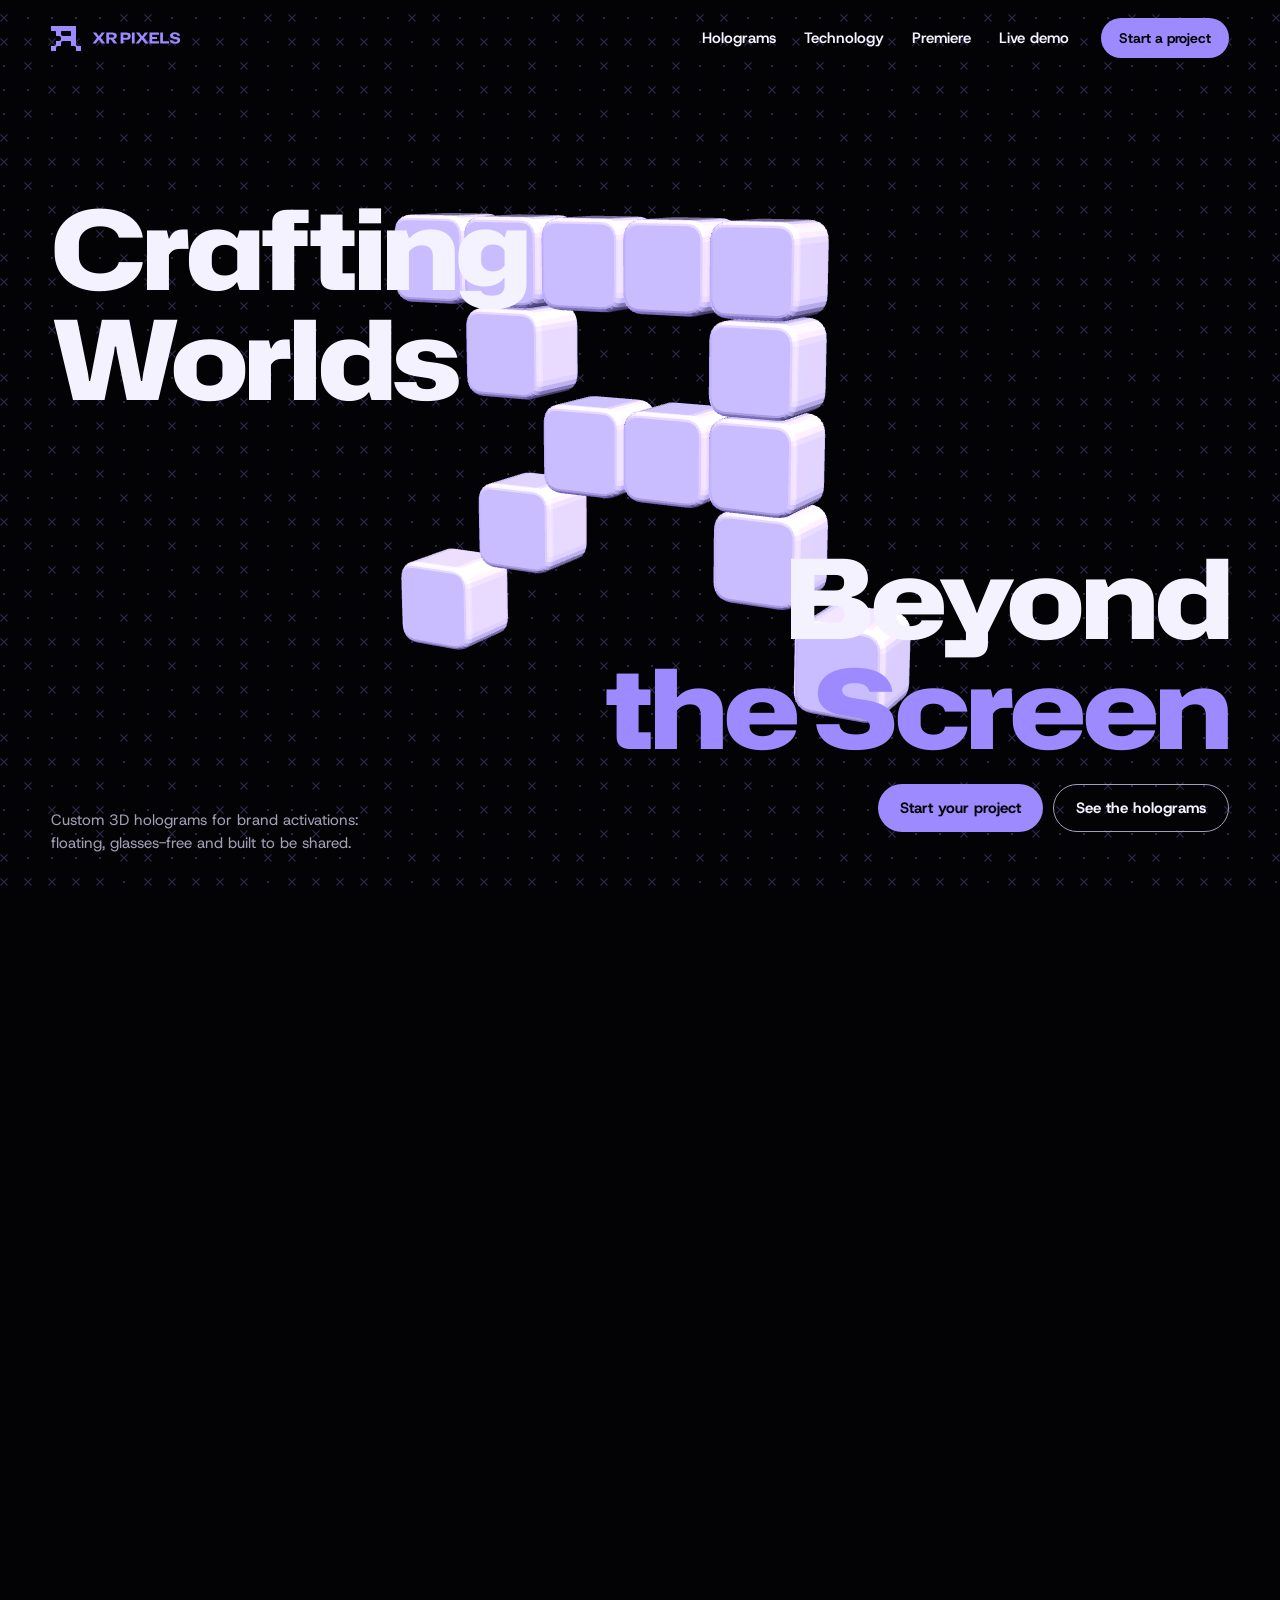
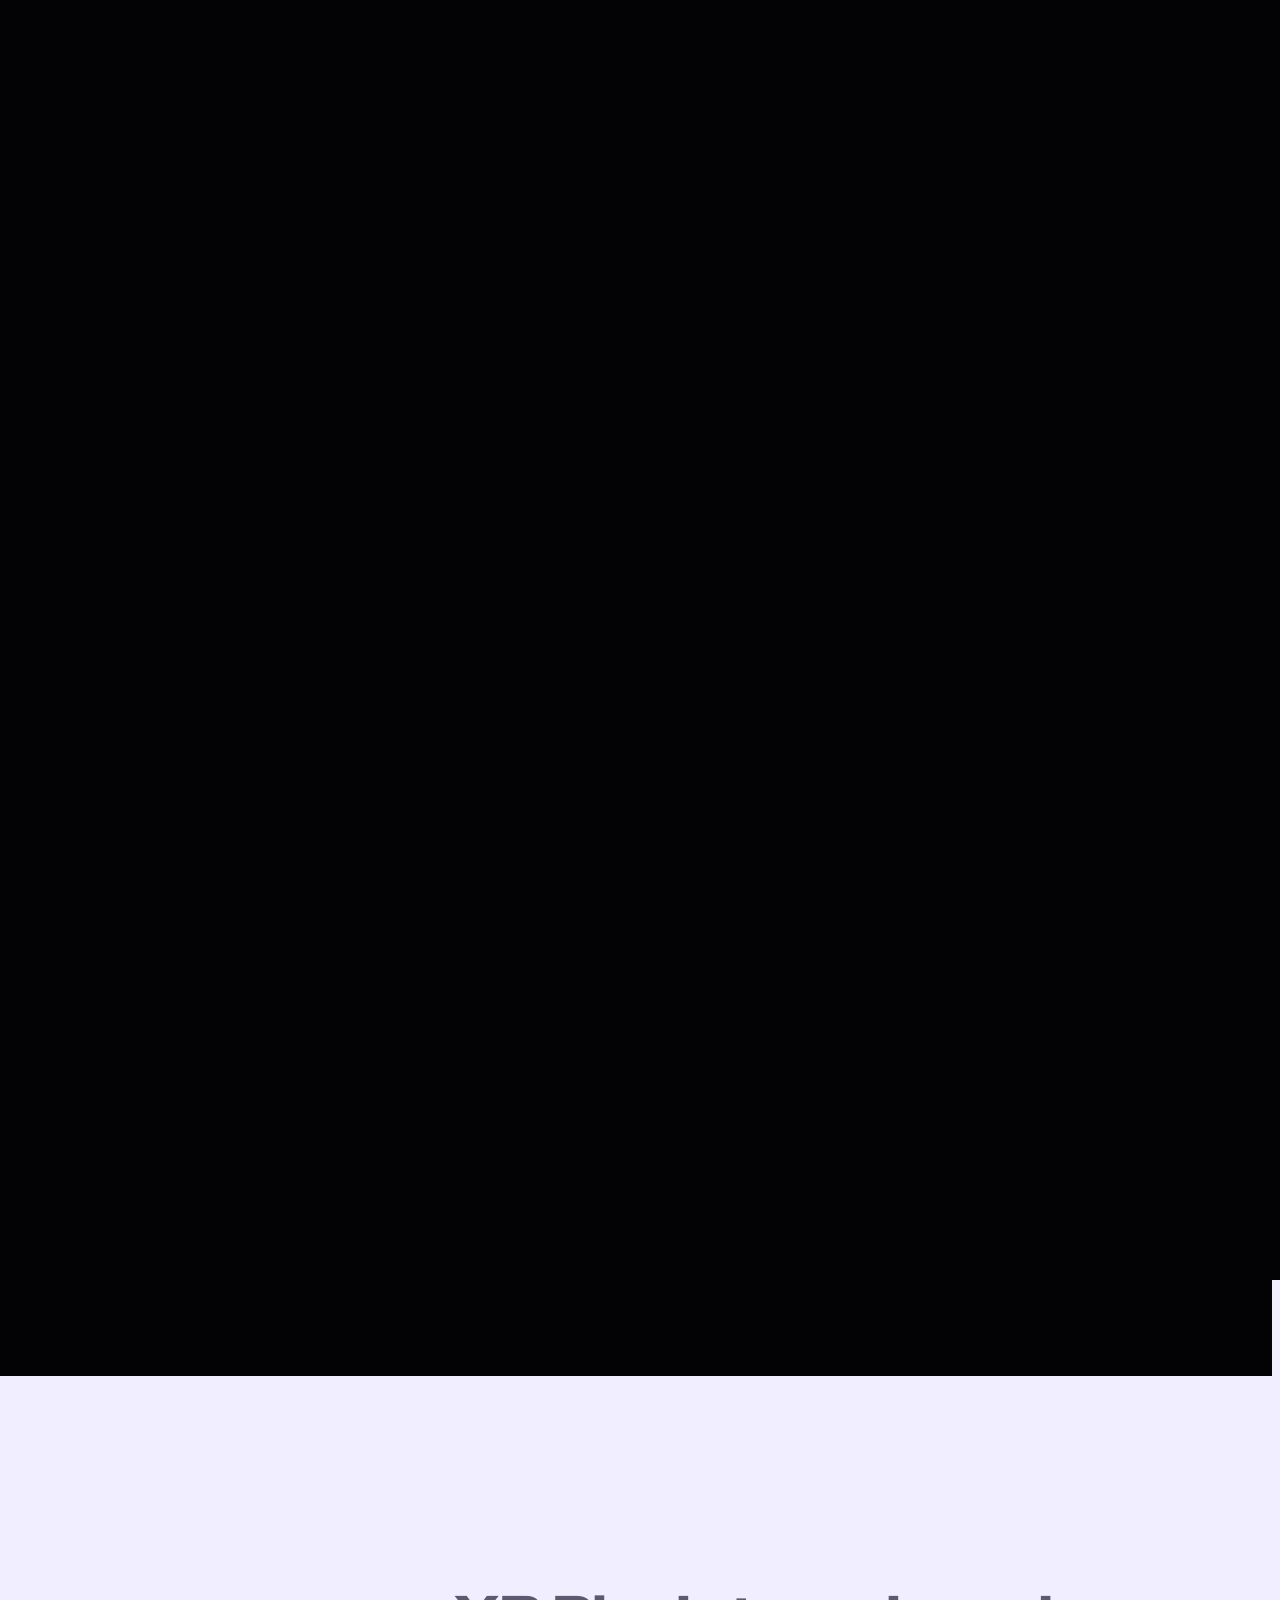
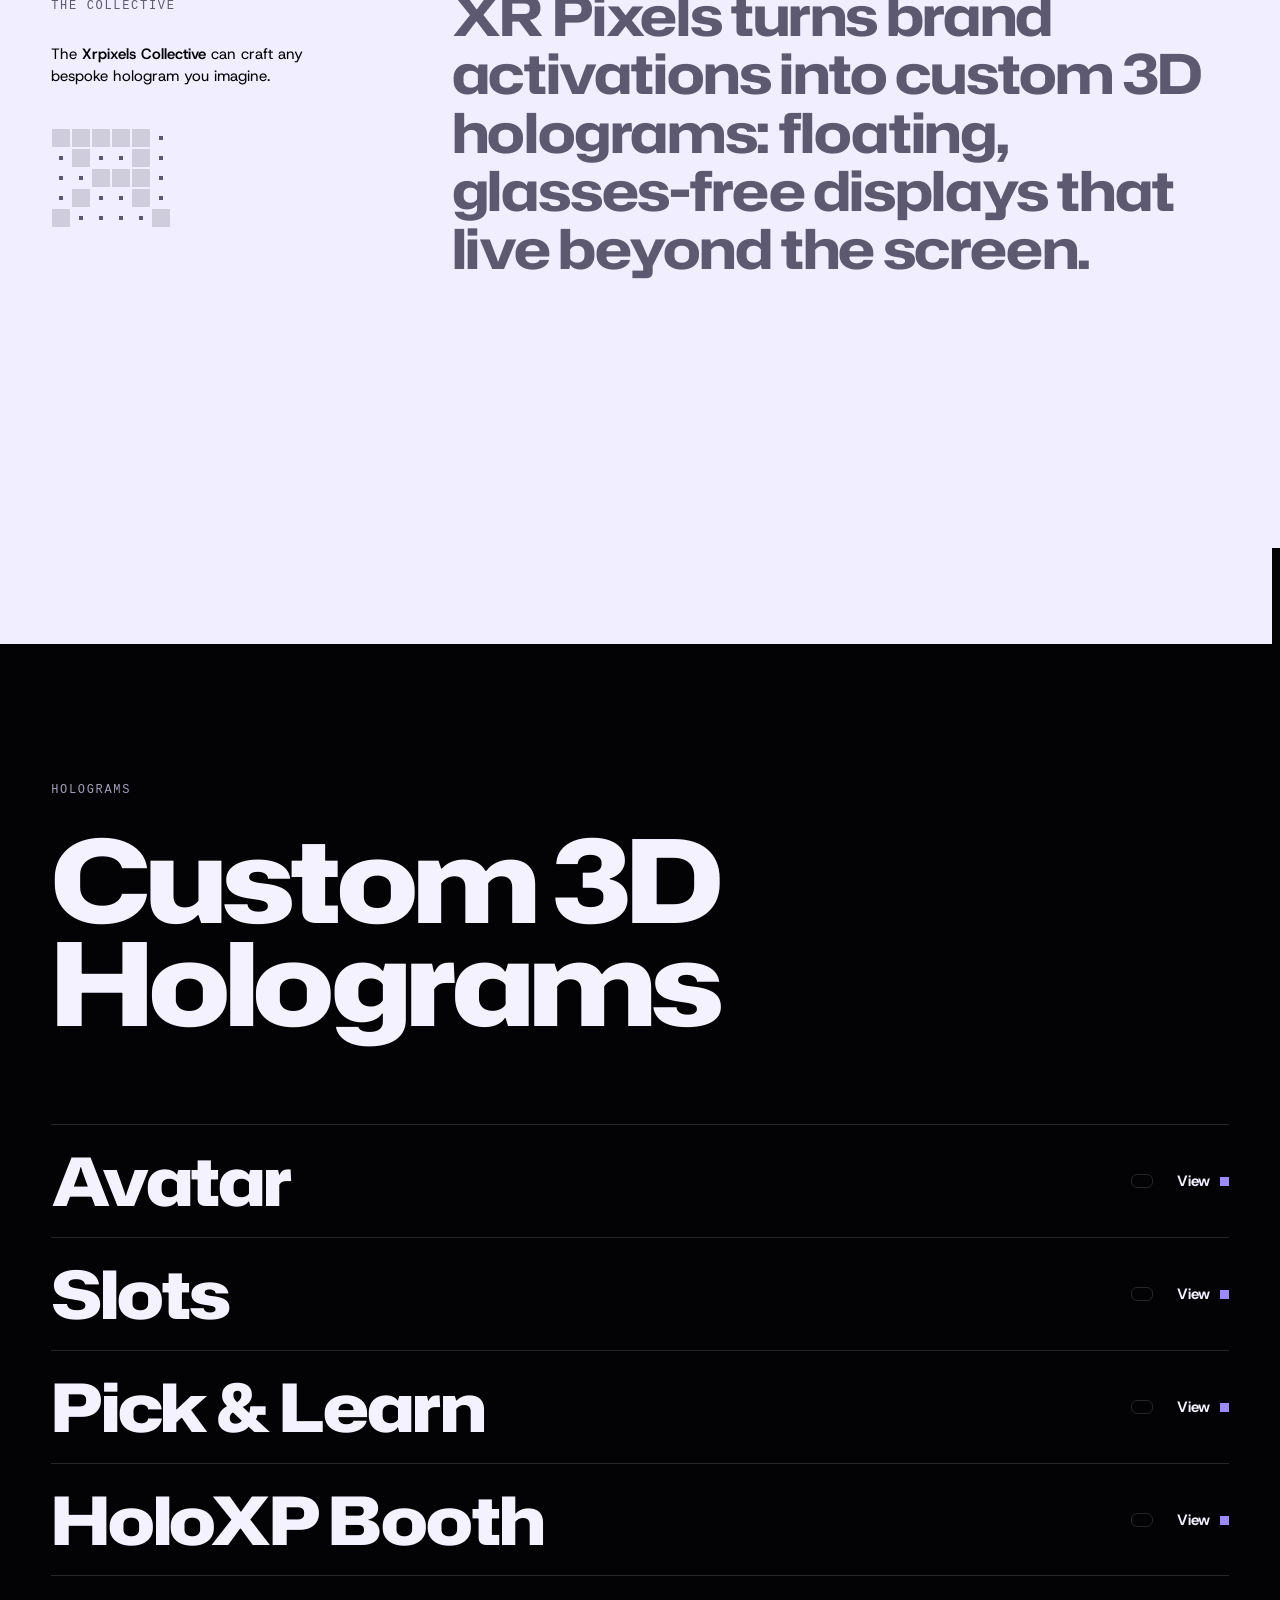
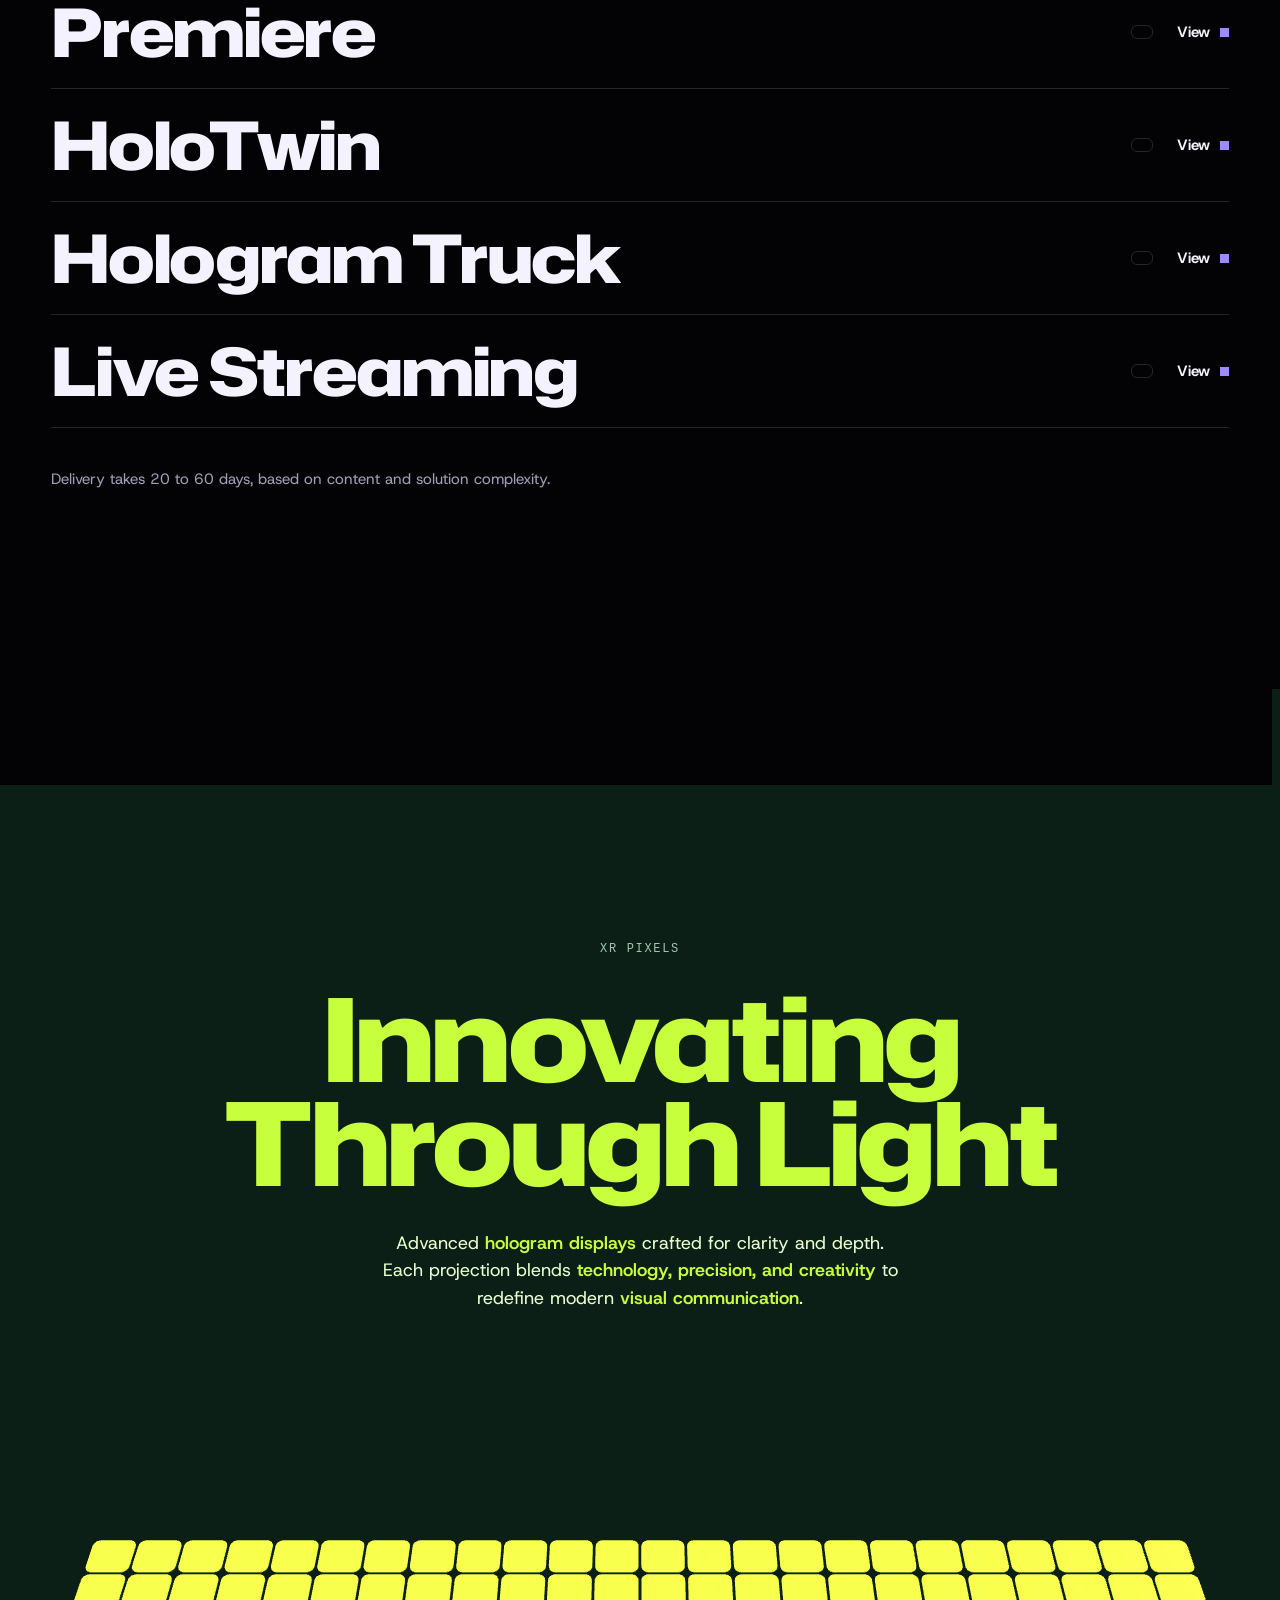
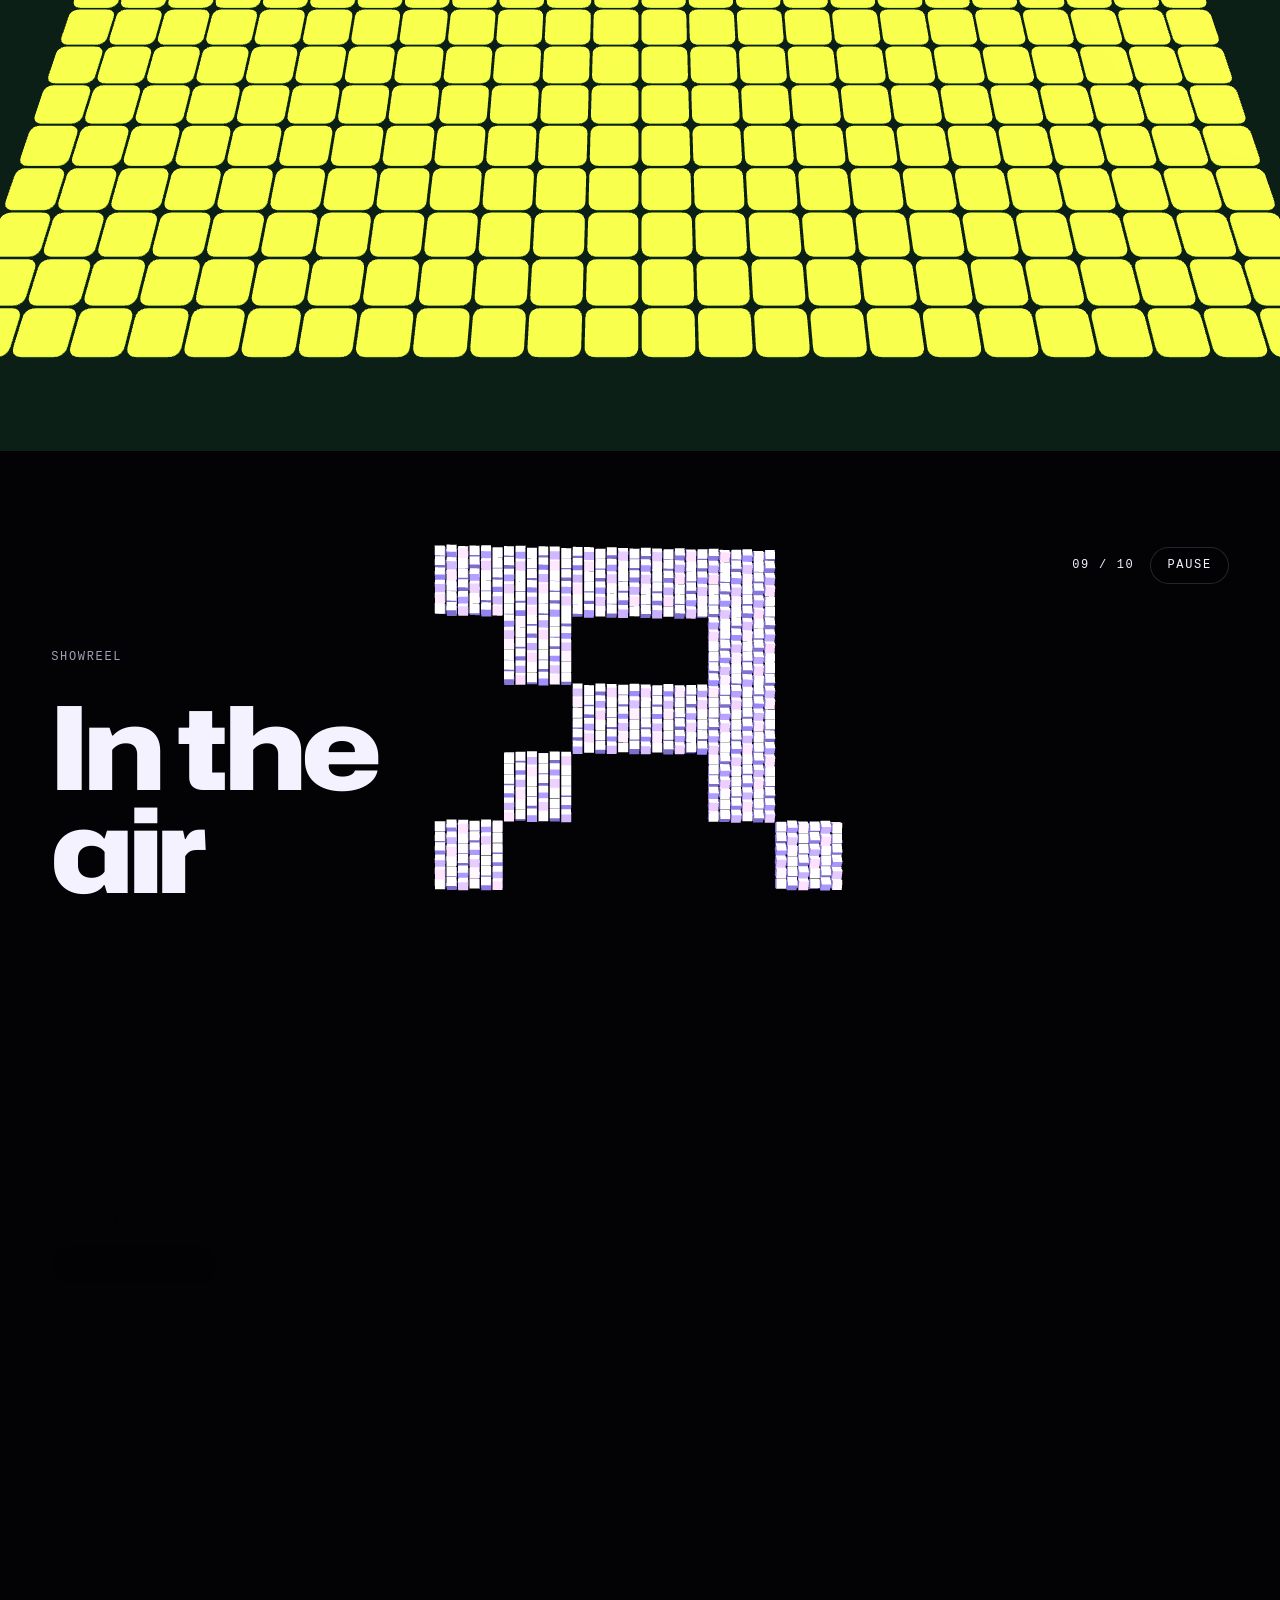
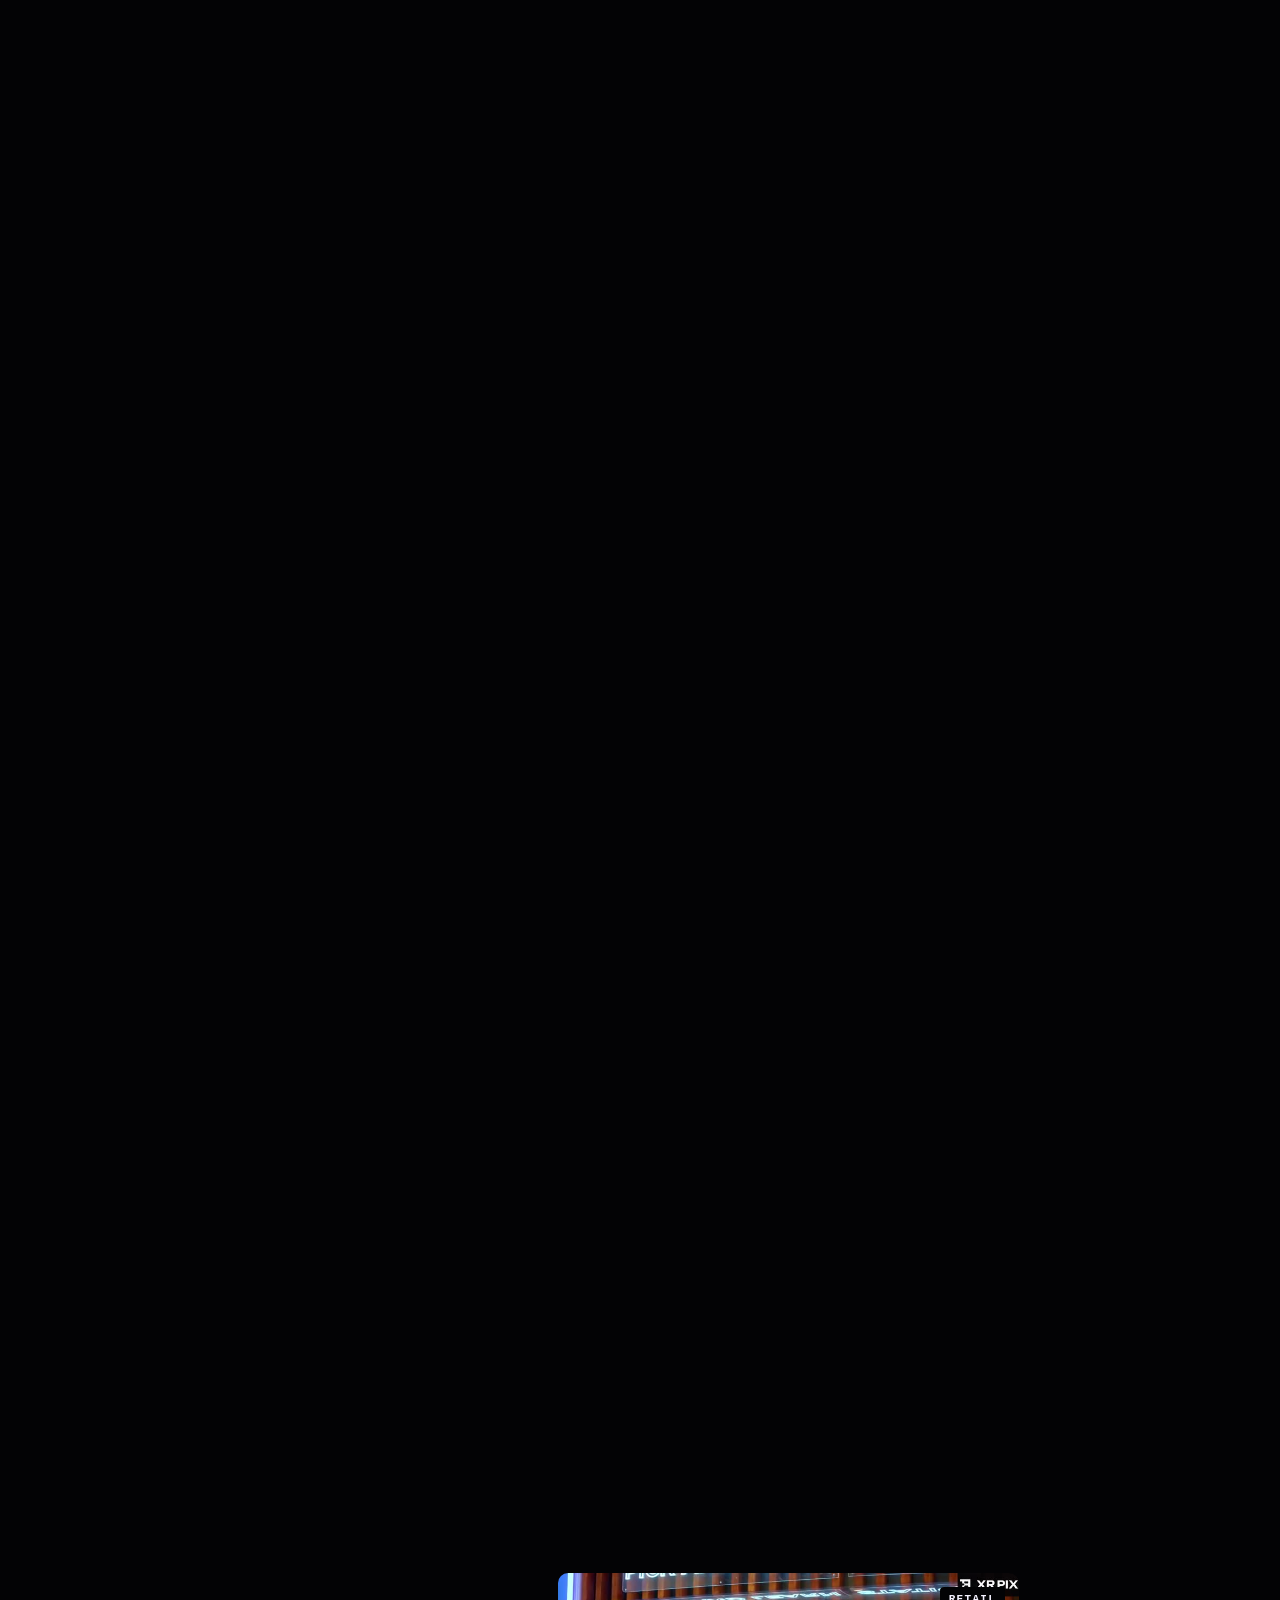
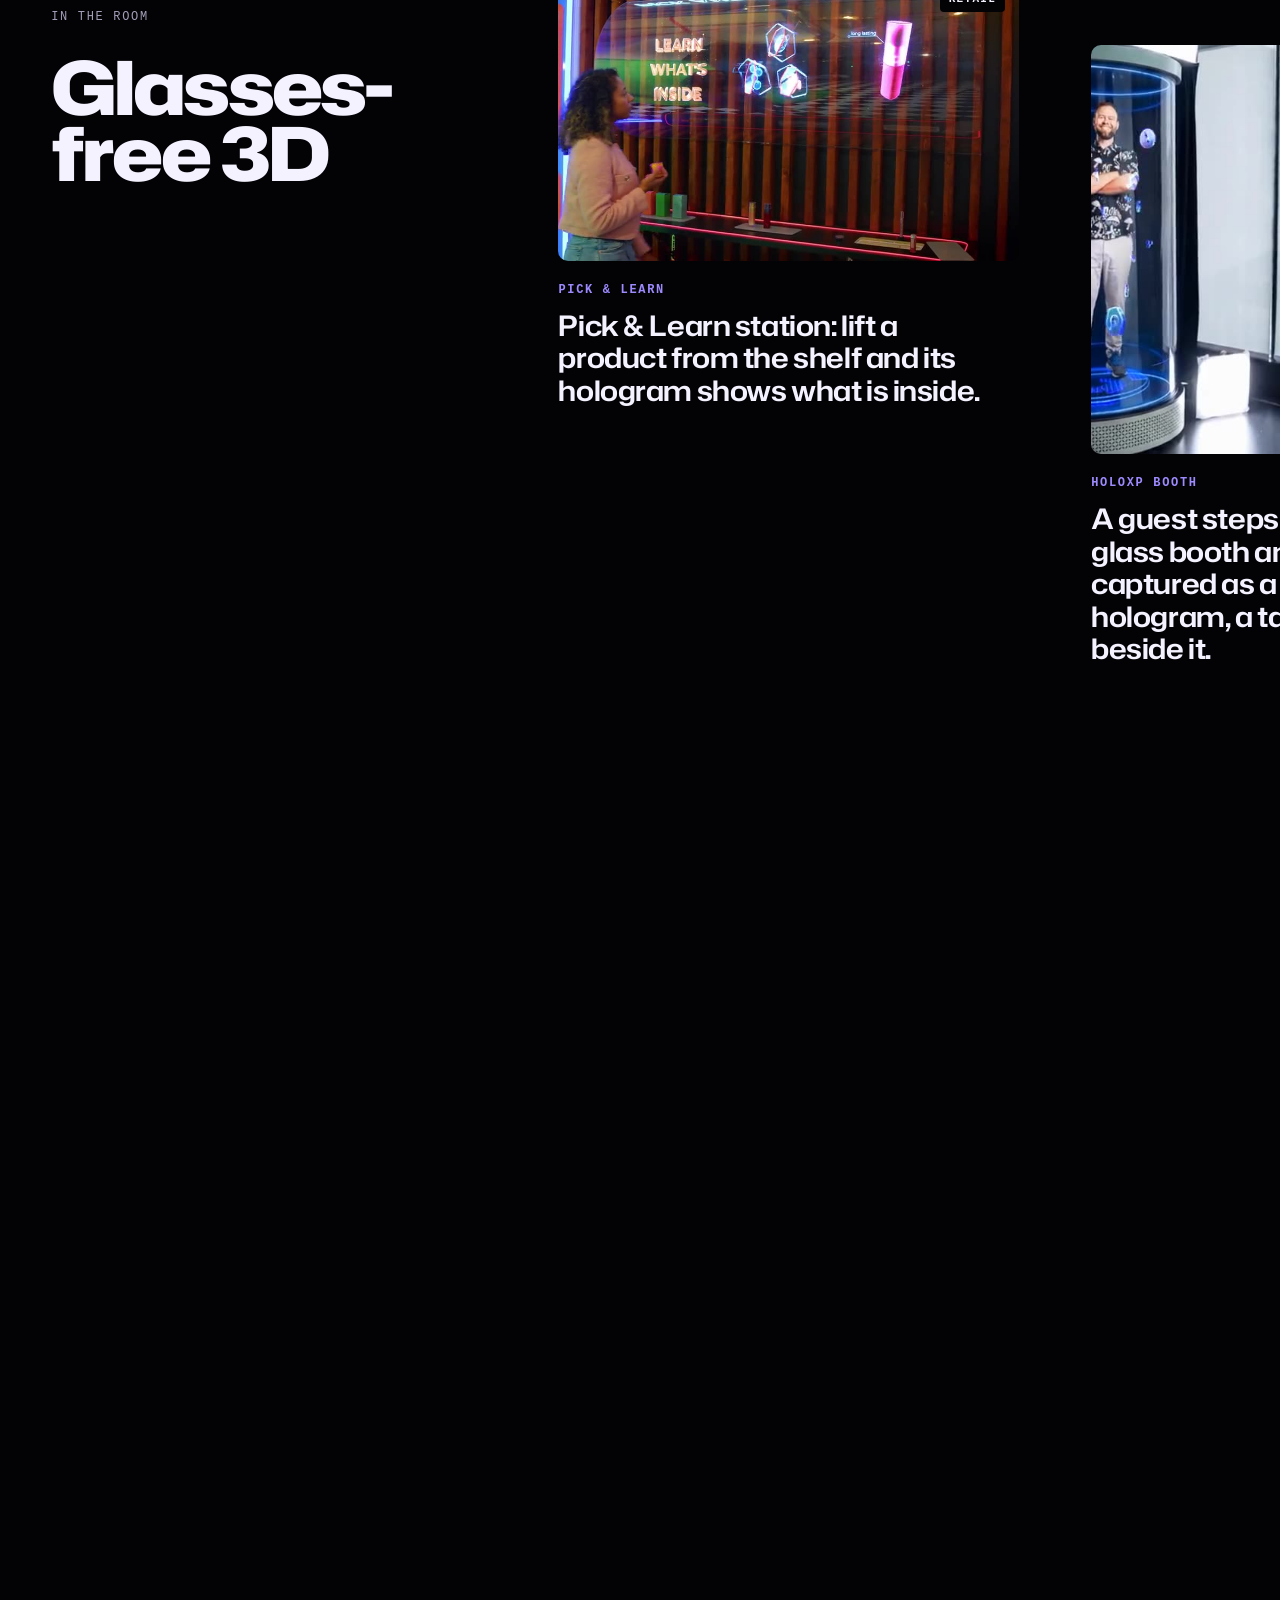
==== commit 29deb400: "Add Knicks fan jersey live demo at /knicks and a Live demo nav link Co-Authored-By: Claude Opus 5.5 " ====
--- a/index.html
+++ b/index.html
@@ -31,6 +31,7 @@
     <a href="#holograms">Holograms</a>
     <a href="#technology">Technology</a>
     <a href="#premiere">Premiere</a>
+    <a href="./knicks/">Live demo</a>
   </nav>
   <a class="pill" href="./brief/">Start a project</a>
   <a class="menu-btn" id="menuBtn" href="#footer-nav">Menu<span aria-hidden="true">.</span></a>
@@ -46,6 +47,7 @@
       <a href="#holograms">Holograms</a>
       <a href="#technology">Technology</a>
       <a href="#premiere">Premiere</a>
+      <a href="./knicks/">Live demo</a>
       <a href="#contact">Contact</a>
     </nav>
     <p class="mono menu-foot">Custom 3D Holograms</p>
@@ -143,21 +145,6 @@
       <li data-clip="live-glass-cube" data-label="Glass cube" data-tag="Display" data-cap="Abstract forms turning inside a glass cube."><a href="./holo/live-glass-cube.mp4" class="shot" data-shot="./holo/live-glass-cube.jpg" data-vid="./holo/live-glass-cube.mp4" data-label="Glass cube"><img src="./holo/live-glass-cube.jpg" alt="" width="960" height="540" loading="lazy" decoding="async"><span class="mono">Display</span><span class="rs-n">Glass cube</span></a></li>
       <li data-clip="live-streaming" data-label="Live Streaming" data-tag="Event" data-cap="A guest beside her live hologram."><a href="./holo/live-streaming.mp4" class="shot" data-shot="./holo/live-streaming.jpg" data-vid="./holo/live-streaming.mp4" data-label="Live Streaming"><img src="./holo/live-streaming.jpg" alt="" width="960" height="540" loading="lazy" decoding="async"><span class="mono">Event</span><span class="rs-n">Live Streaming</span></a></li>
   </ol>
-</section>
-
-<!-- 5c · Interactive: Volta's fan-interaction showcase, framed under an XR Pixels bar (Volta's own top bar is cropped off) -->
-<section class="interactive" id="interactive" data-theme="dark" aria-labelledby="ix-title">
-  <div class="ix-head">
-    <p class="mono idx">Interactive</p>
-    <h2 class="display" id="ix-title">Crowd<br>in control</h2>
-    <p class="ix-lead">Fans use their phones, with no app, to take over the big screen.</p>
-  </div>
-  <div class="ix-frame">
-    <div class="ix-bar"><img src="./favicon.svg" alt="" width="22" height="22"><span class="ix-name">XR Pixels</span><span class="mono">Interactive</span></div>
-    <div class="ix-view" data-src="https://voltainteractive.com/make-anything">
-      <button class="ix-load btn solid" type="button">Launch the demo</button>
-    </div>
-  </div>
 </section>
 
 <!-- 6 · Pinned horizontal gallery (mr-5..7 case rows: tags above, caption below) -->
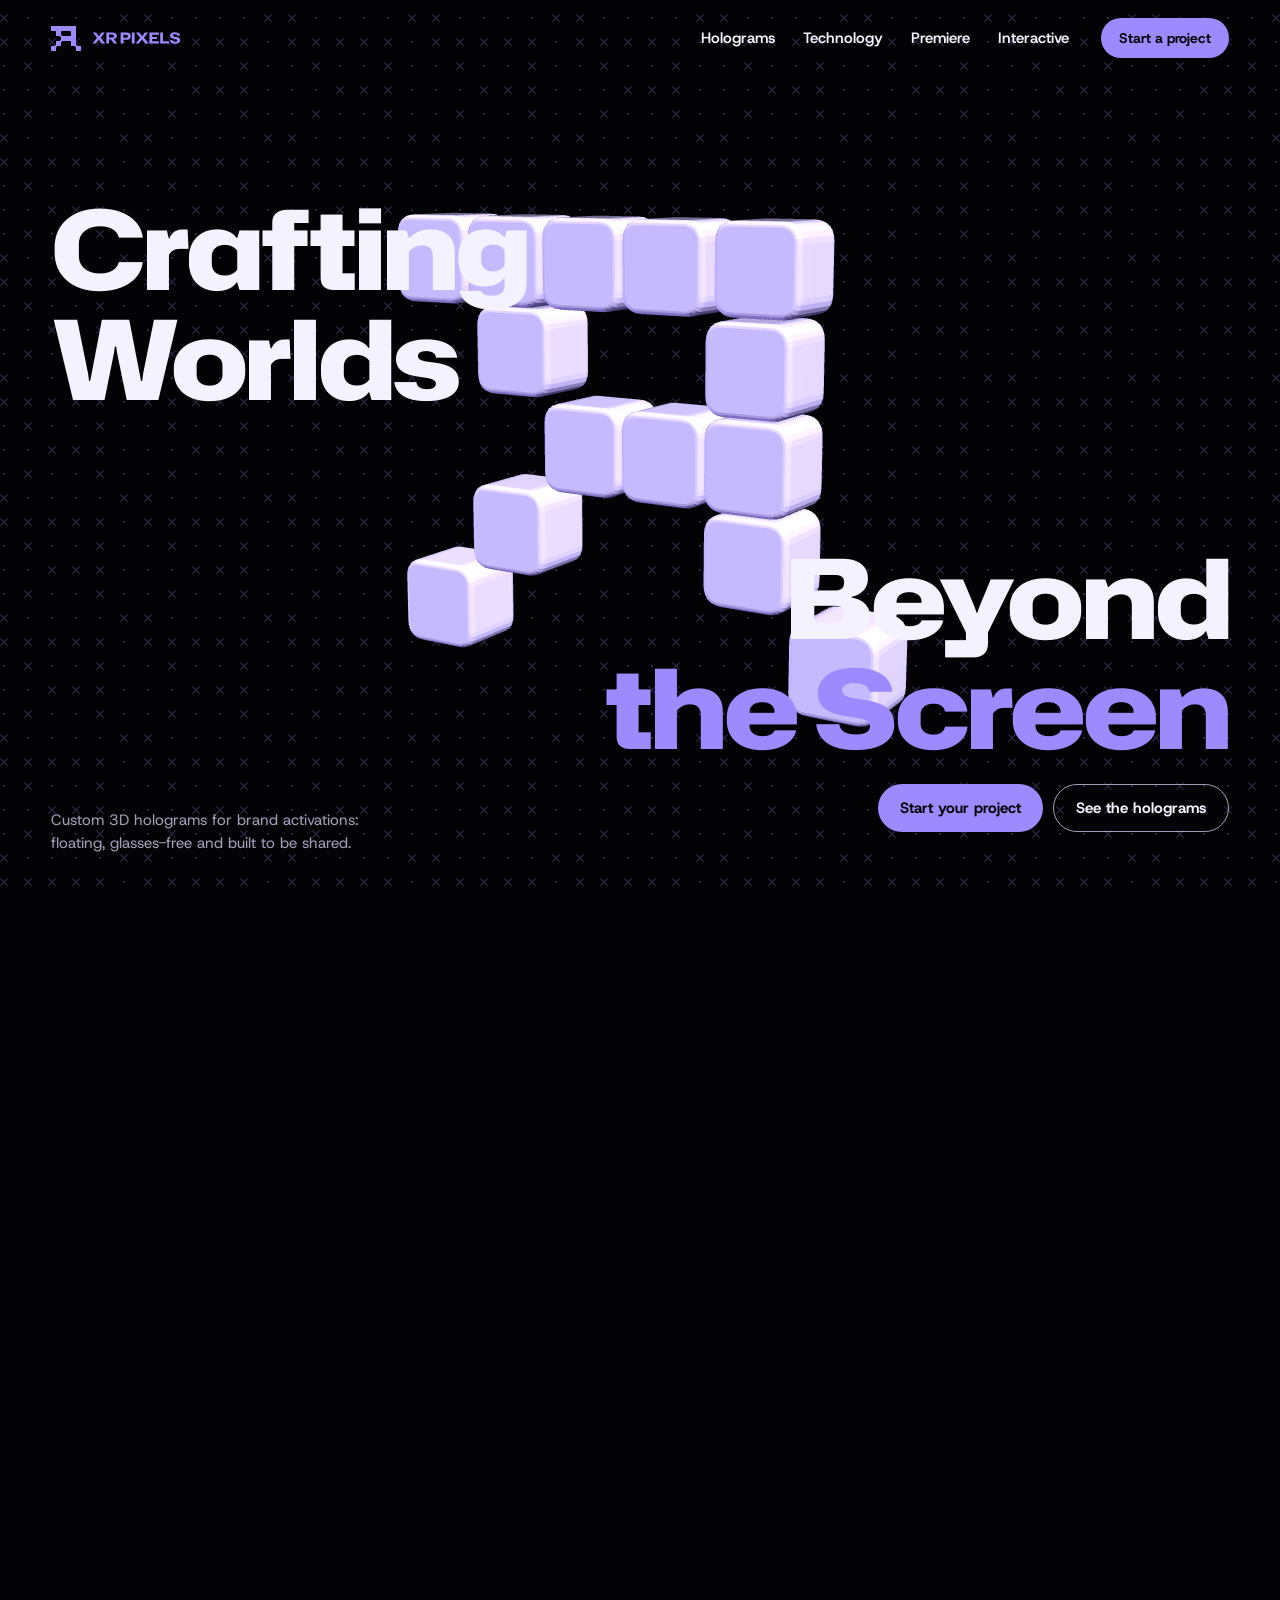
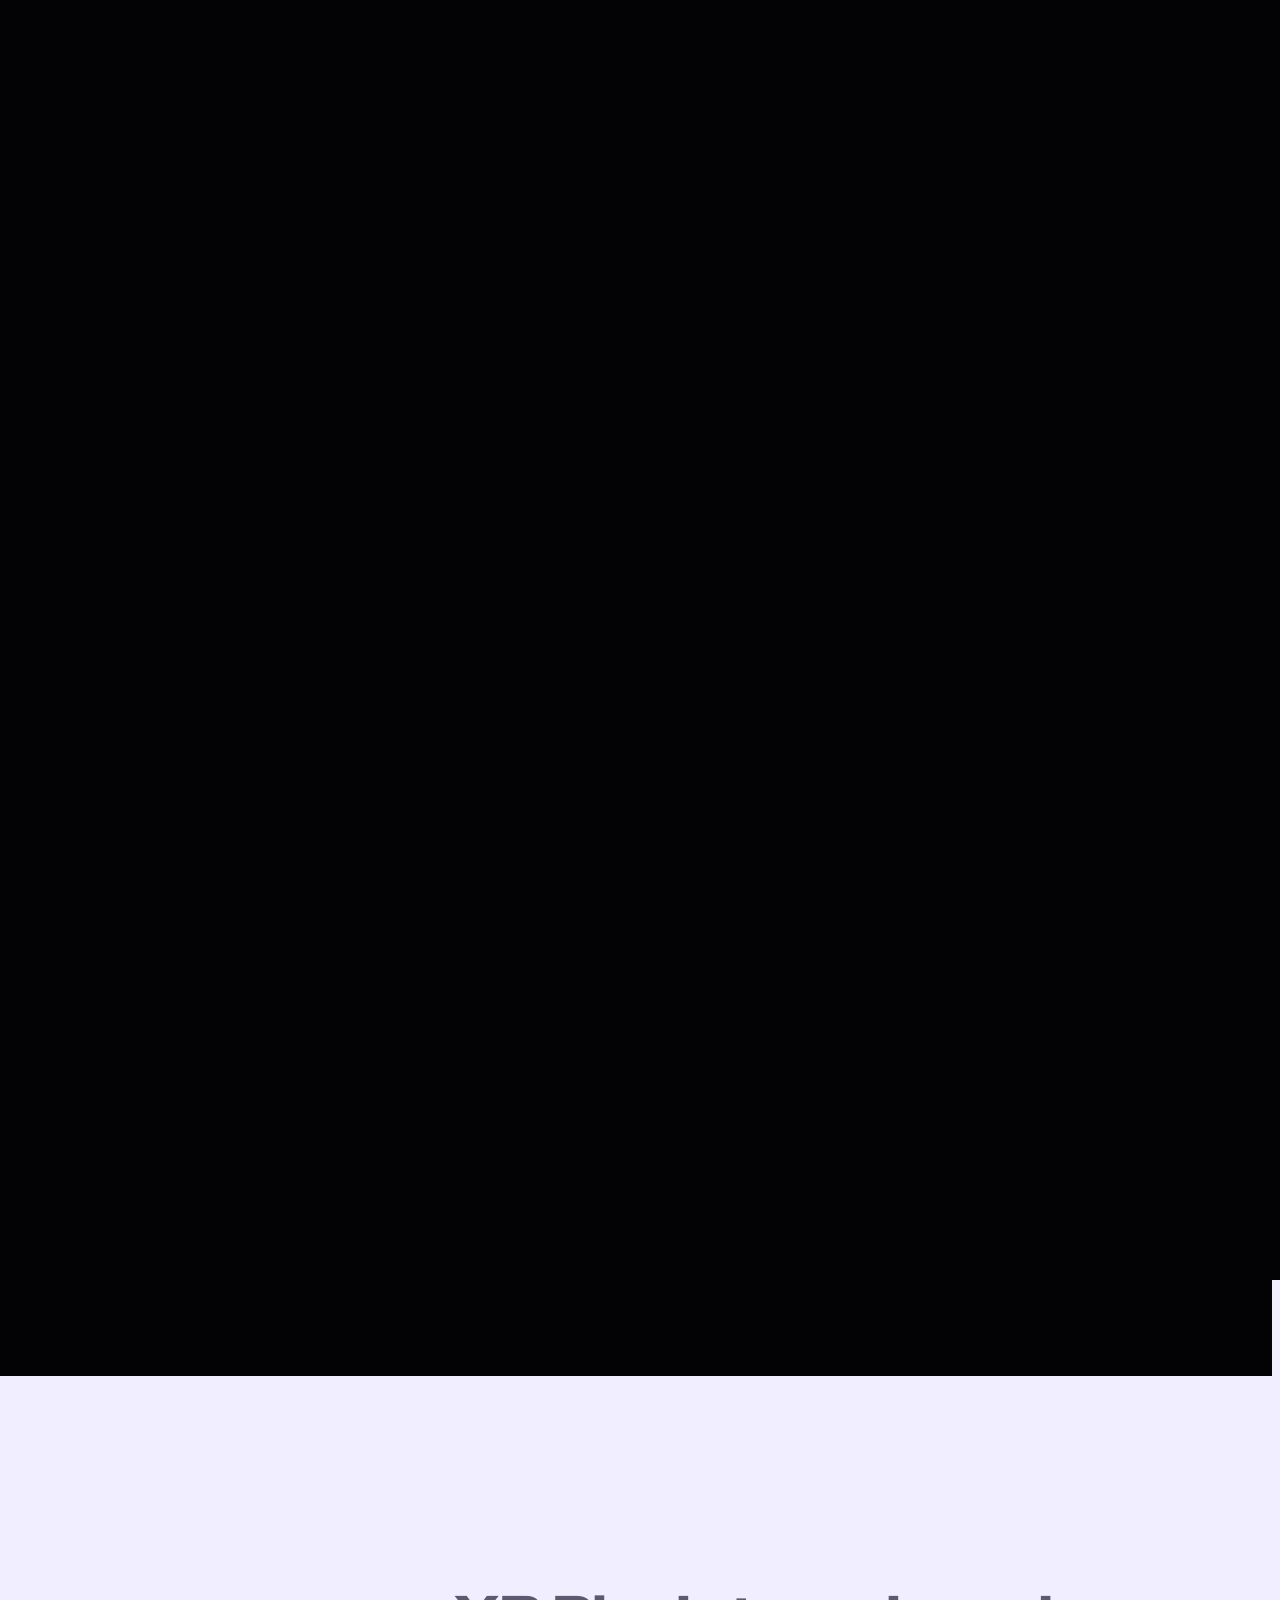
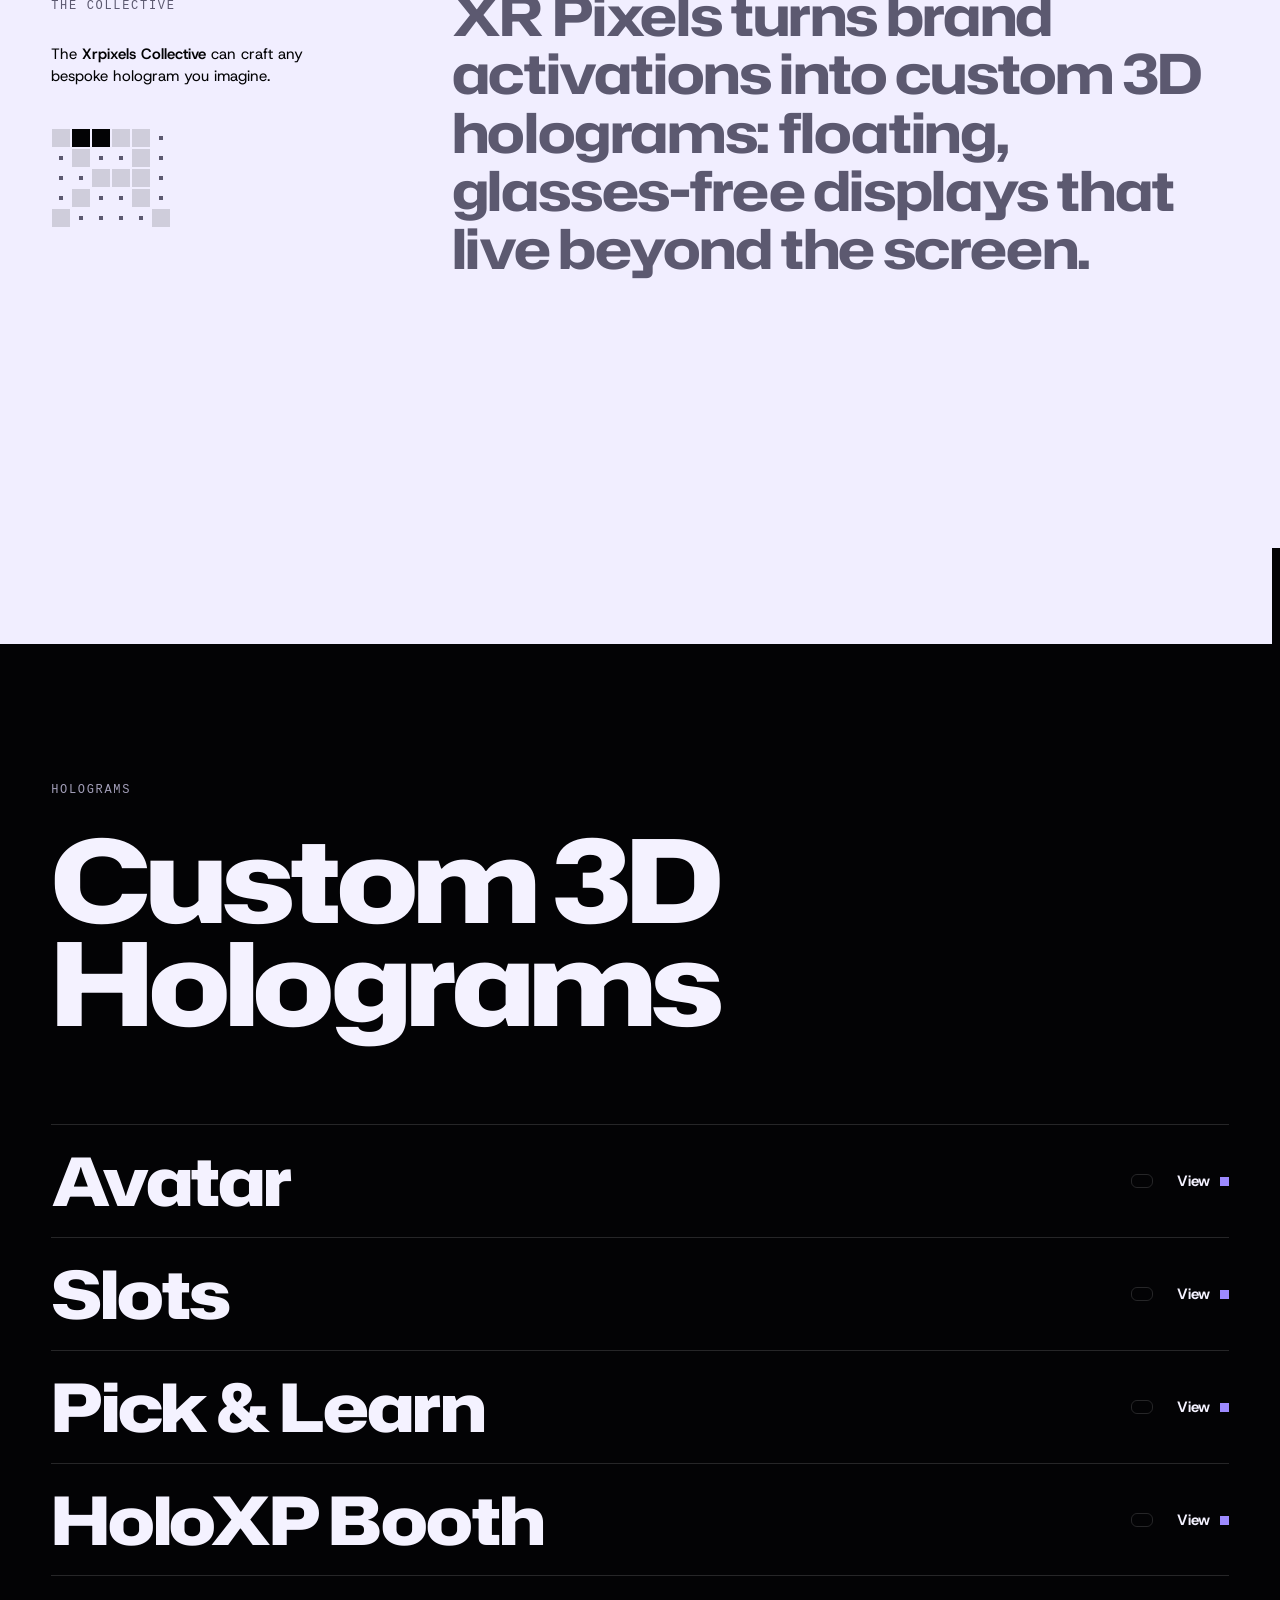
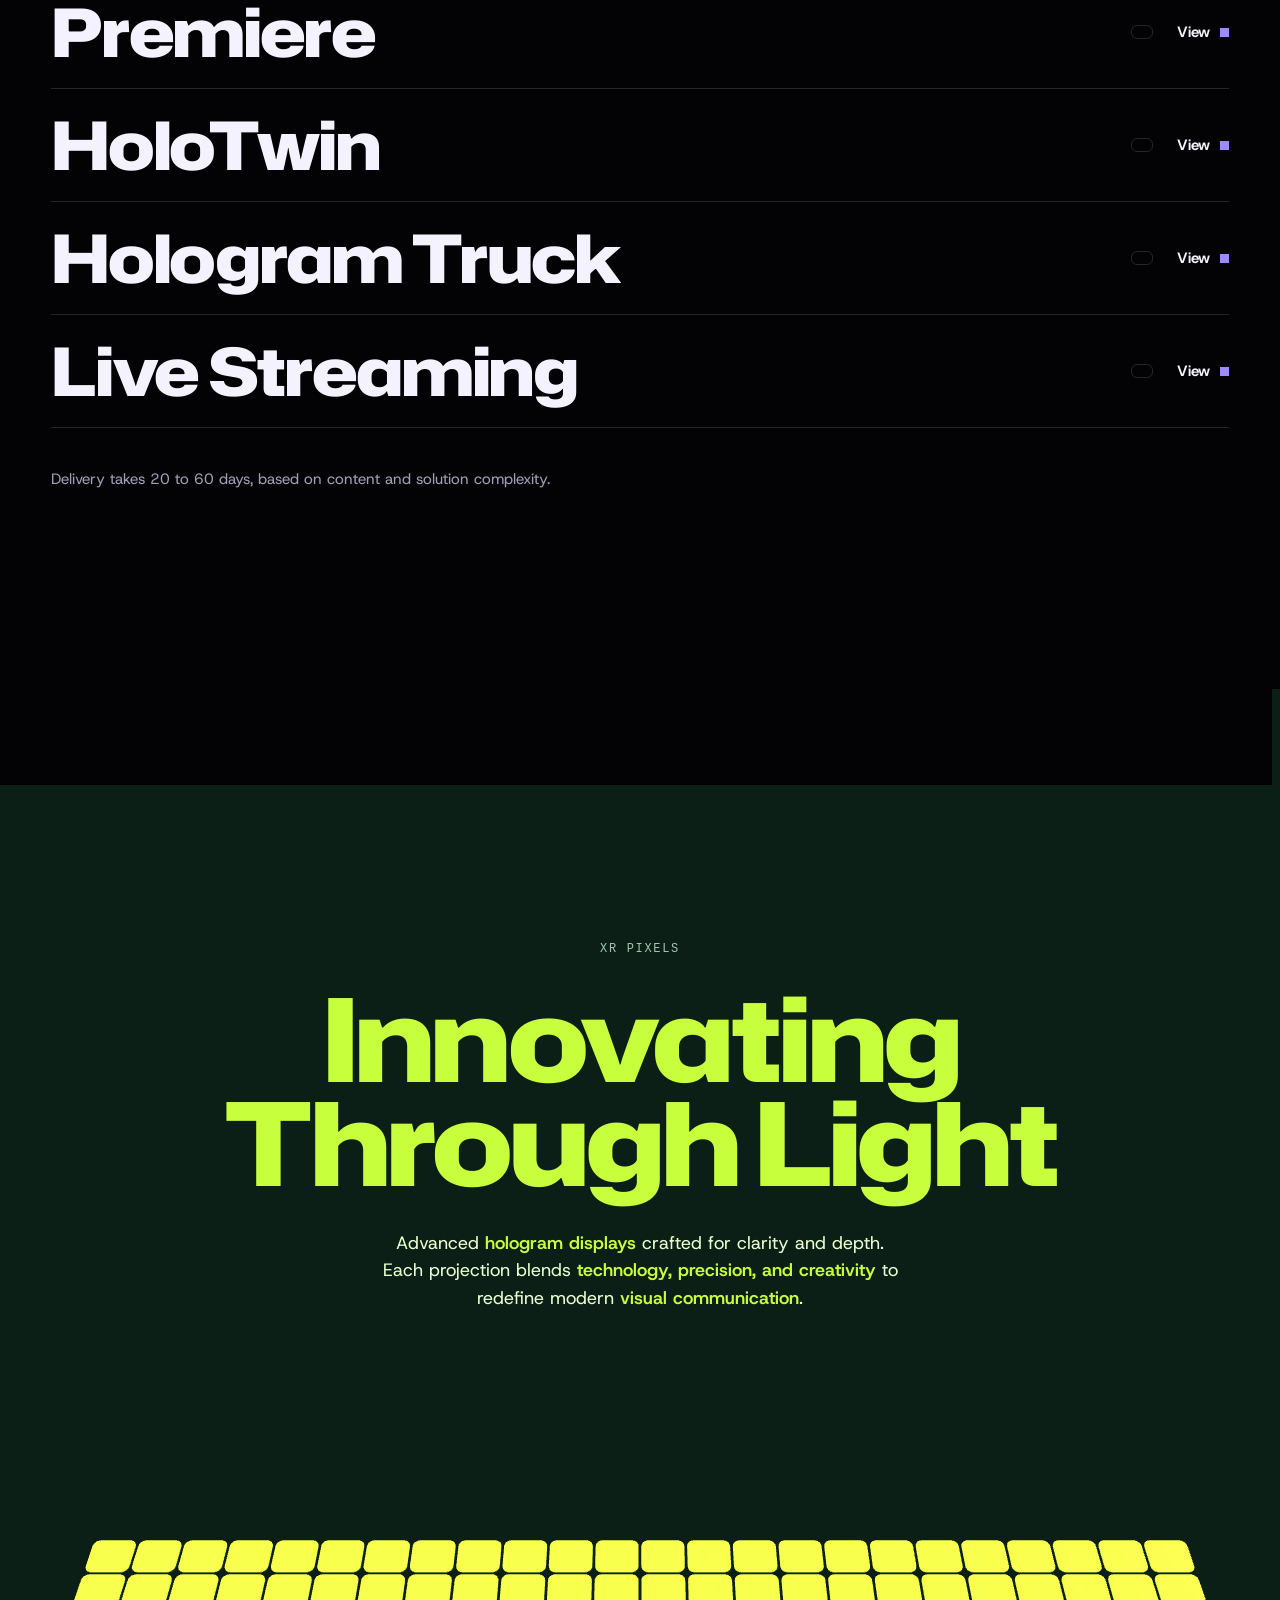
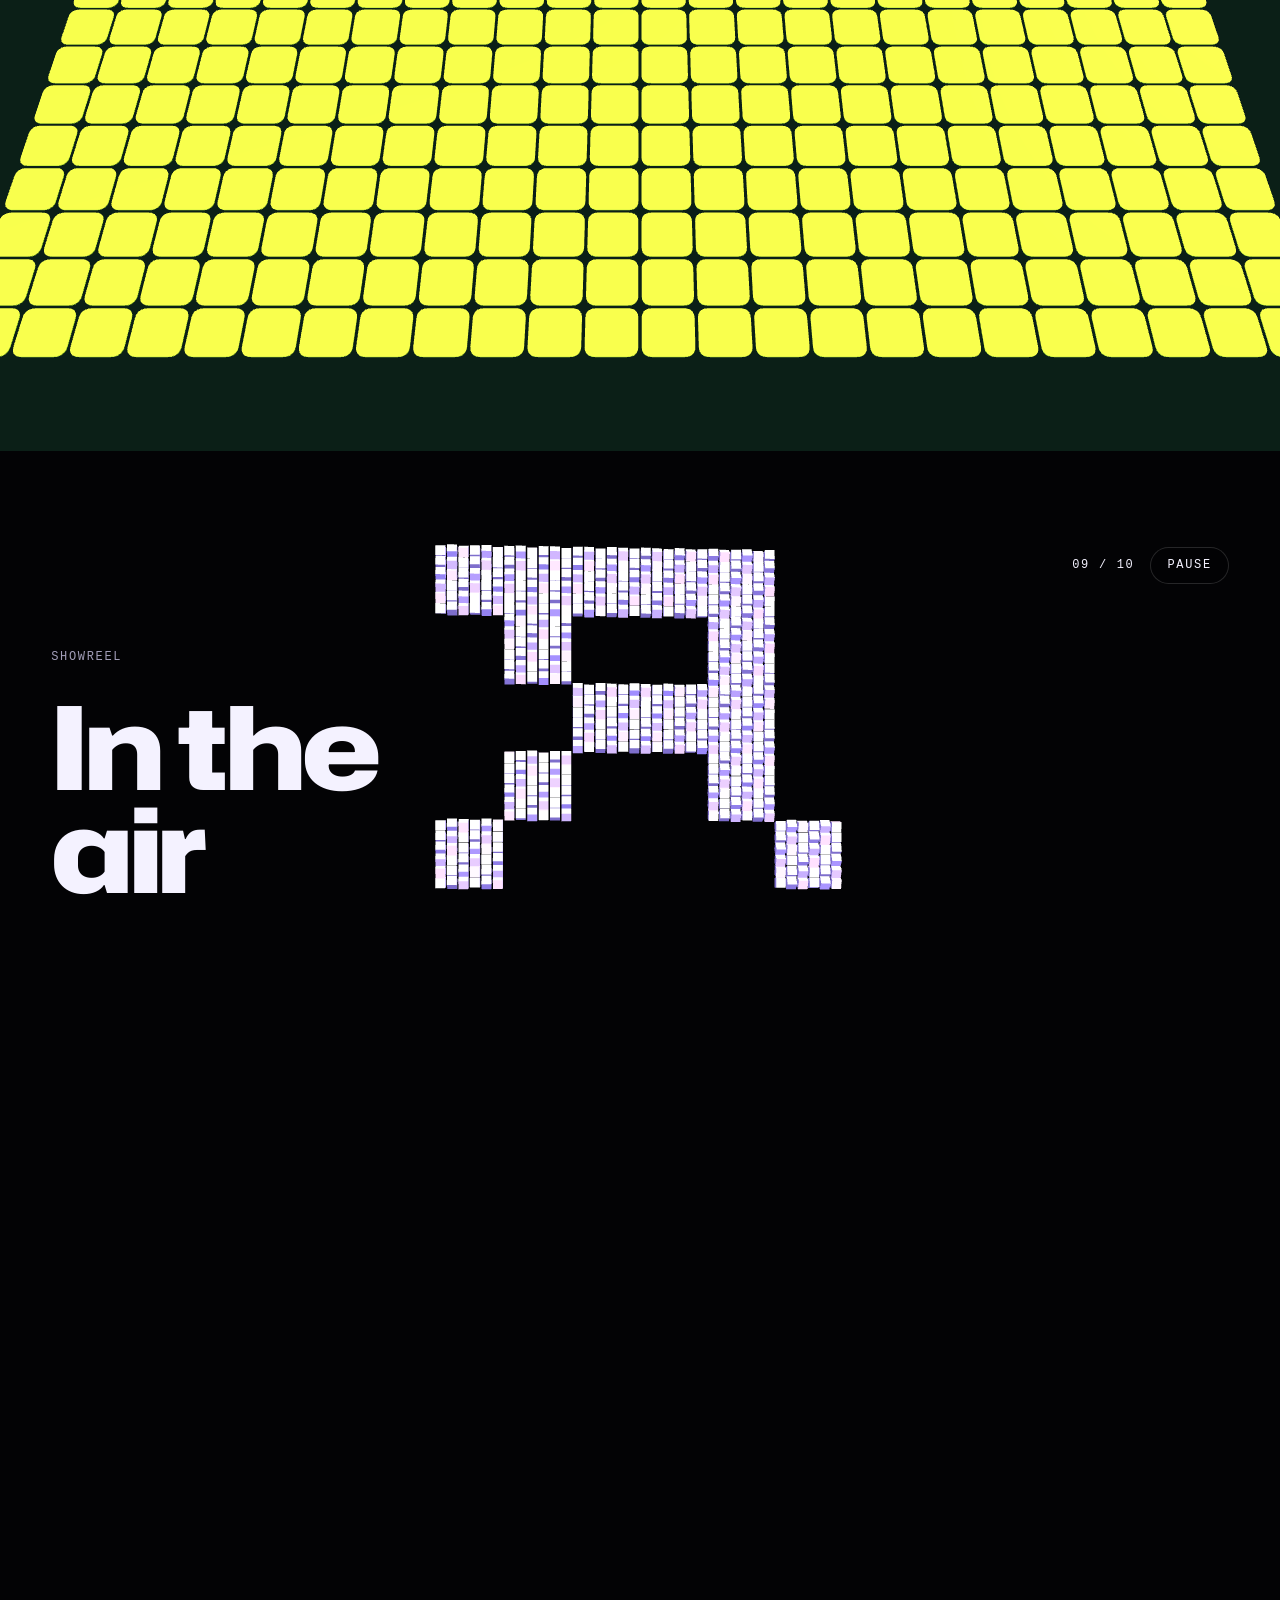
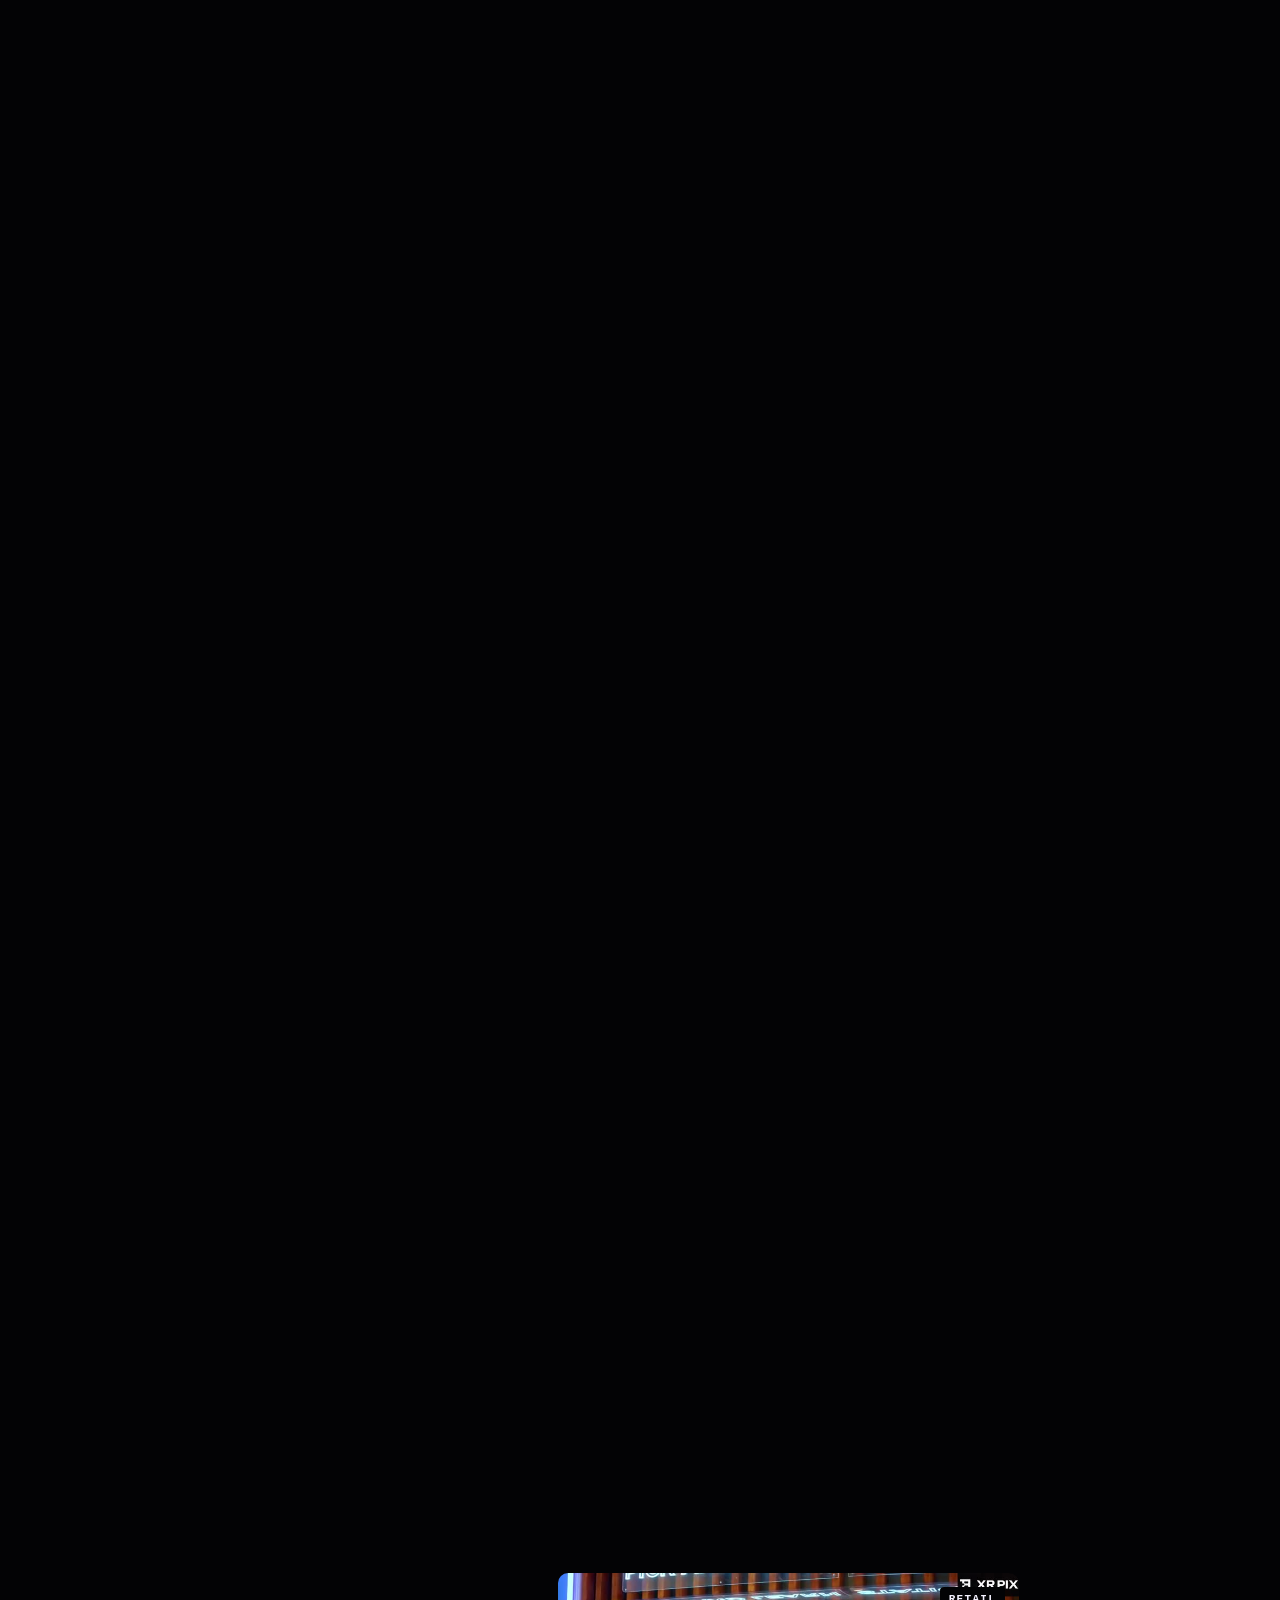
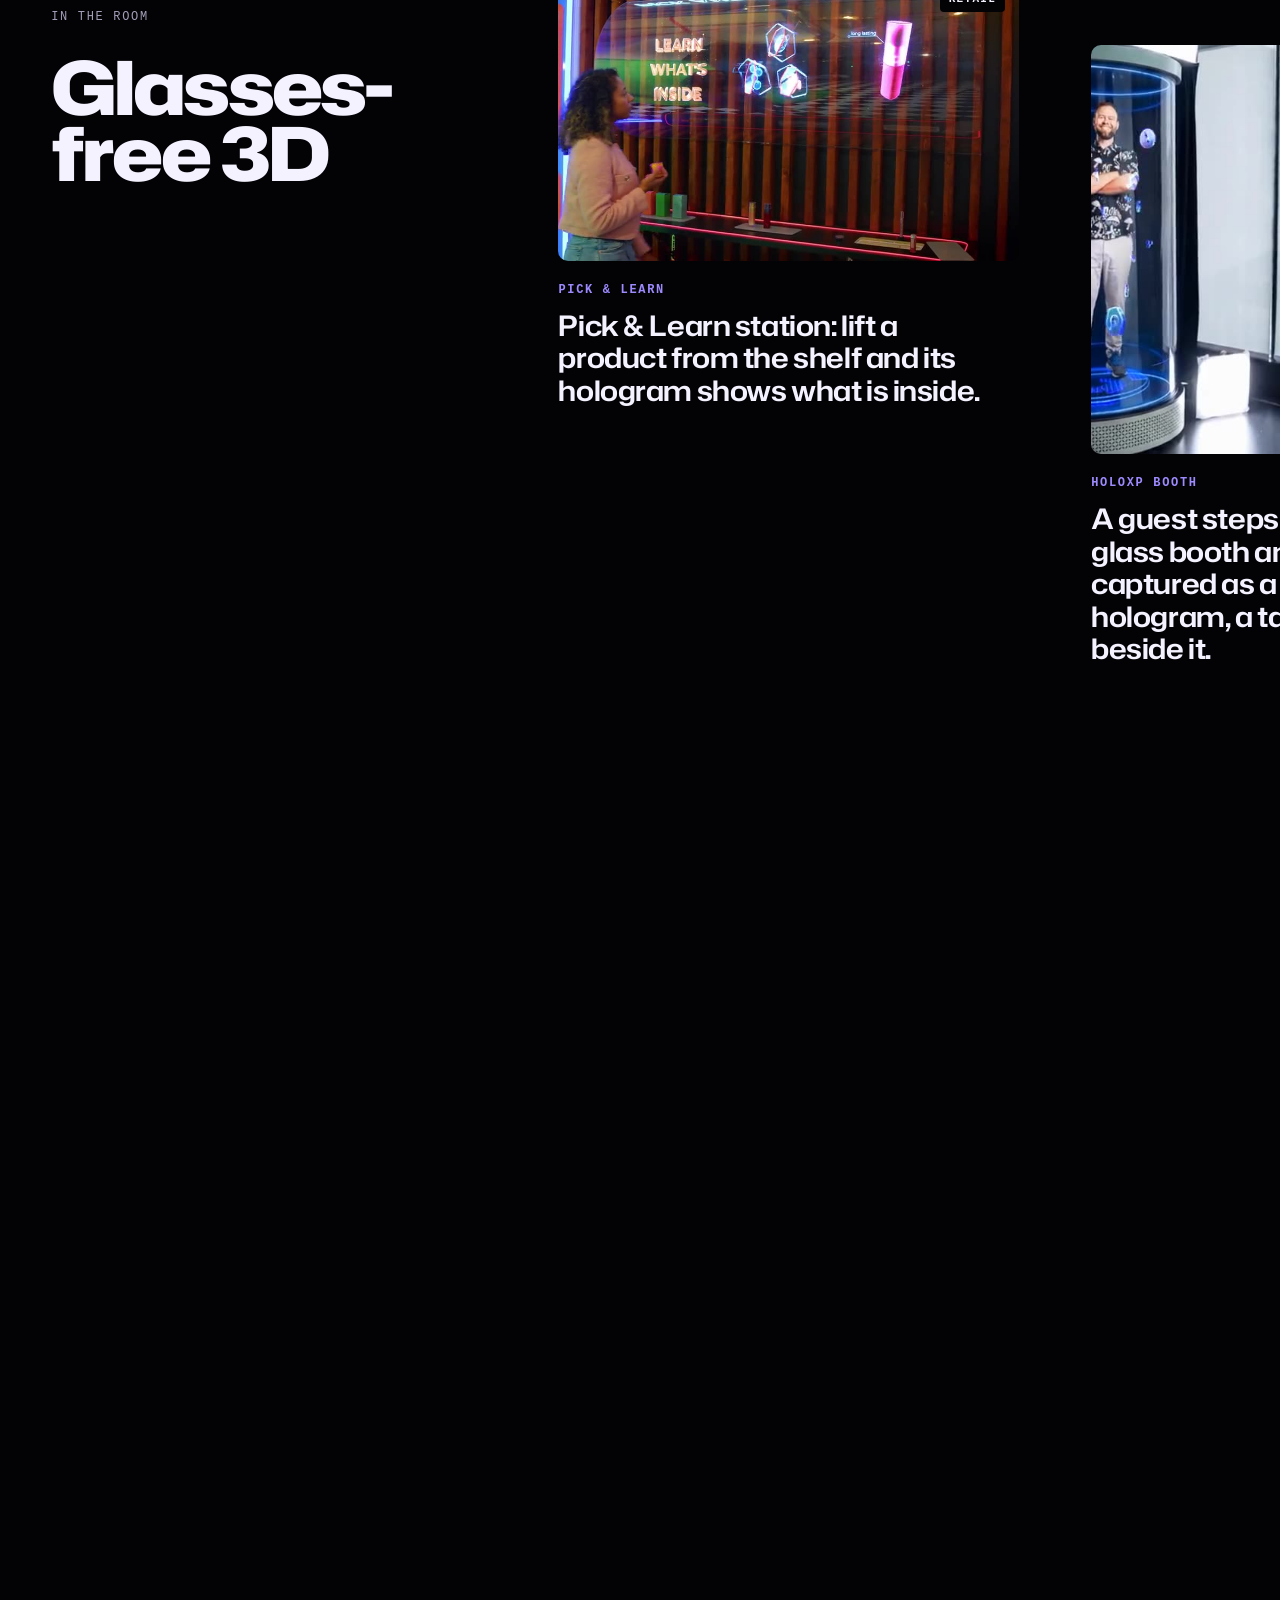
==== commit 94112abe: "Rename Live demo nav link to Interactive Co-Authored-By: Claude Opus 5.5 <noreply@anthropic.com> Cla" ====
--- a/index.html
+++ b/index.html
@@ -31,7 +31,7 @@
     <a href="#holograms">Holograms</a>
     <a href="#technology">Technology</a>
     <a href="#premiere">Premiere</a>
-    <a href="./knicks/">Live demo</a>
+    <a href="./knicks/">Interactive</a>
   </nav>
   <a class="pill" href="./brief/">Start a project</a>
   <a class="menu-btn" id="menuBtn" href="#footer-nav">Menu<span aria-hidden="true">.</span></a>
@@ -47,7 +47,7 @@
       <a href="#holograms">Holograms</a>
       <a href="#technology">Technology</a>
       <a href="#premiere">Premiere</a>
-      <a href="./knicks/">Live demo</a>
+      <a href="./knicks/">Interactive</a>
       <a href="#contact">Contact</a>
     </nav>
     <p class="mono menu-foot">Custom 3D Holograms</p>
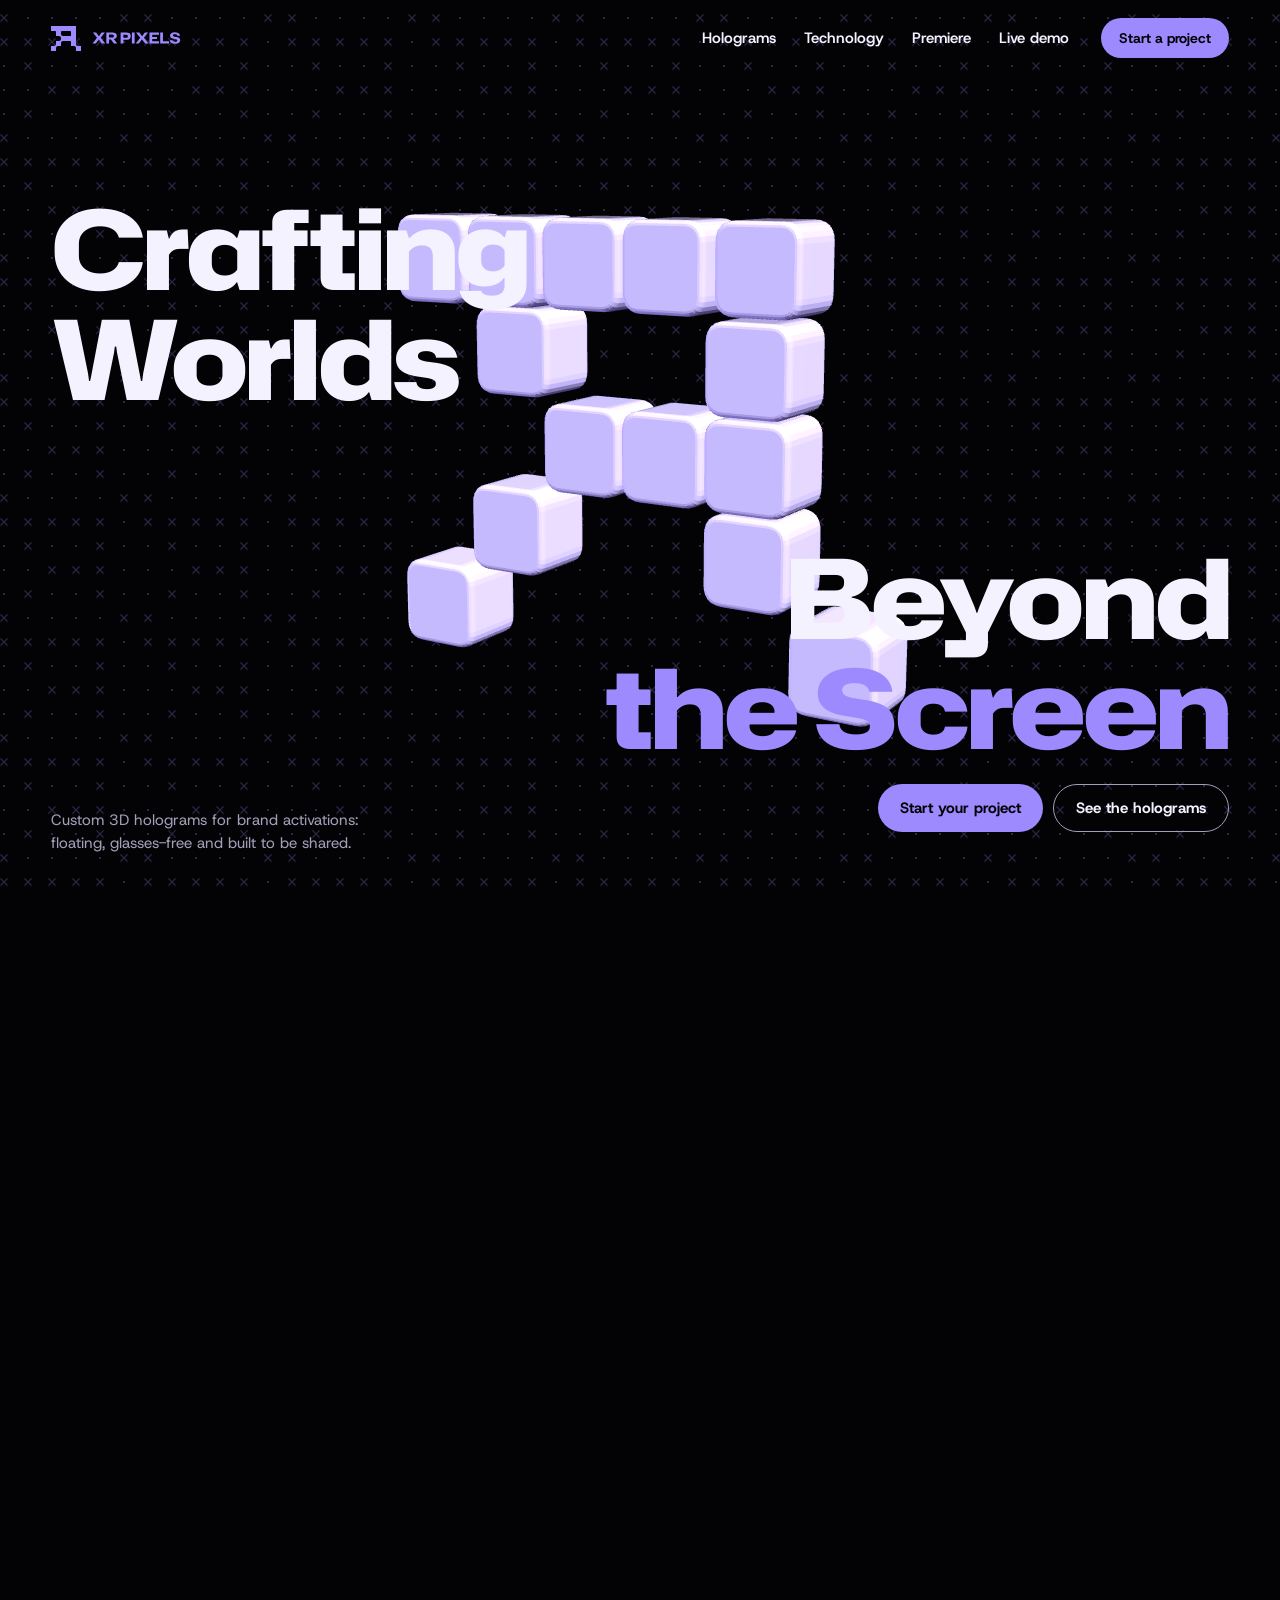
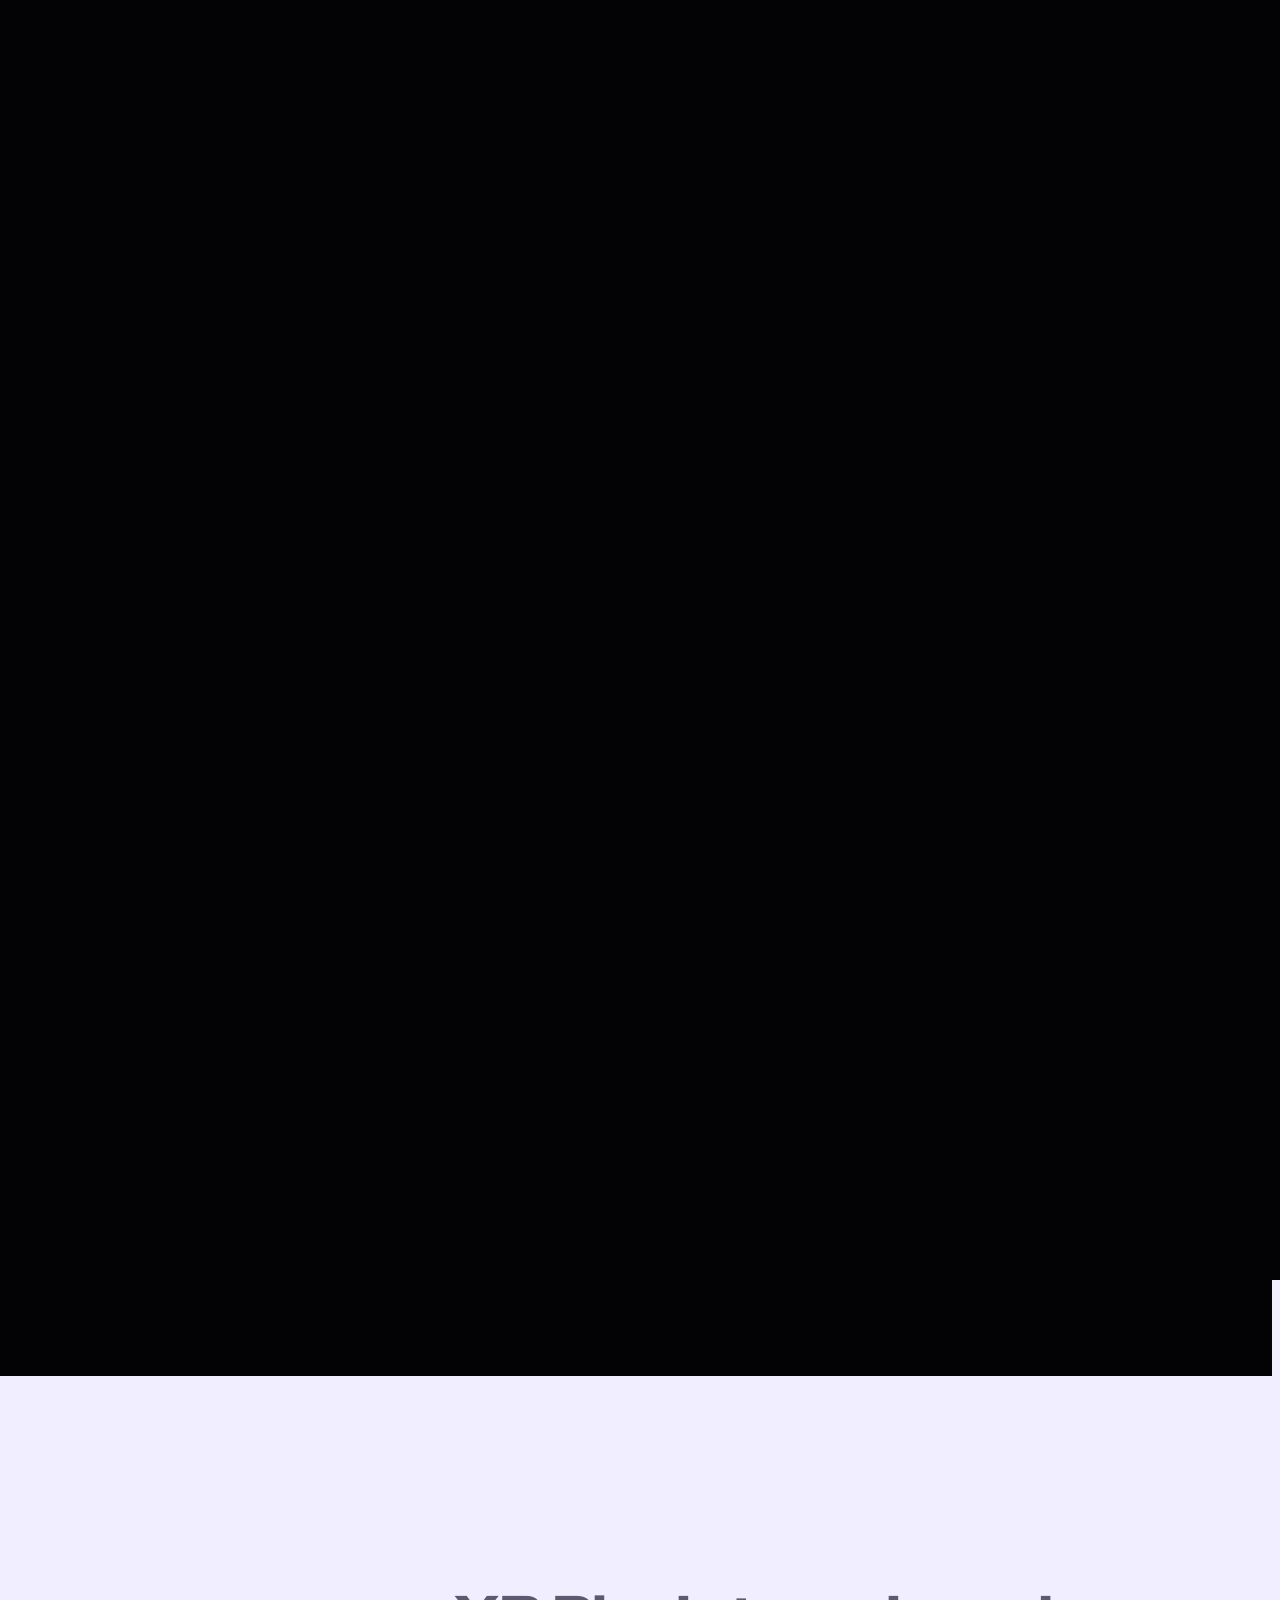
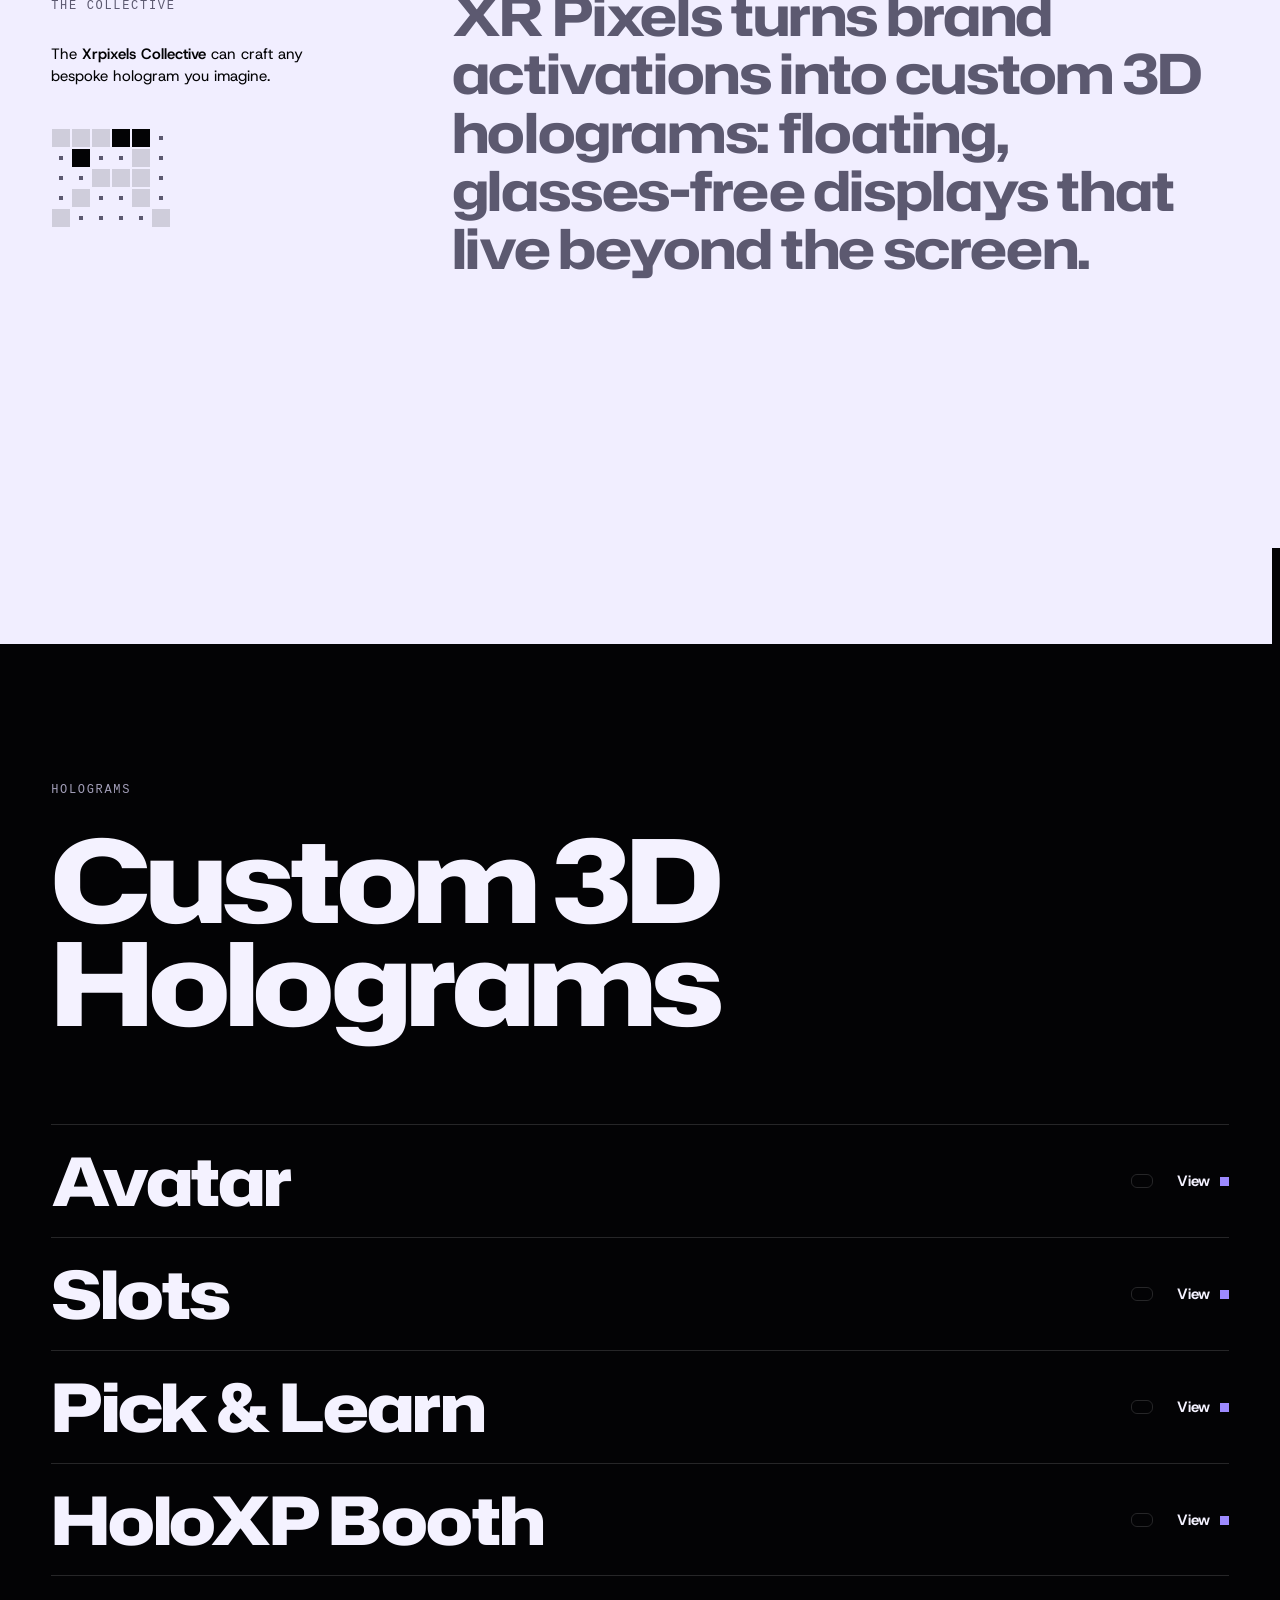
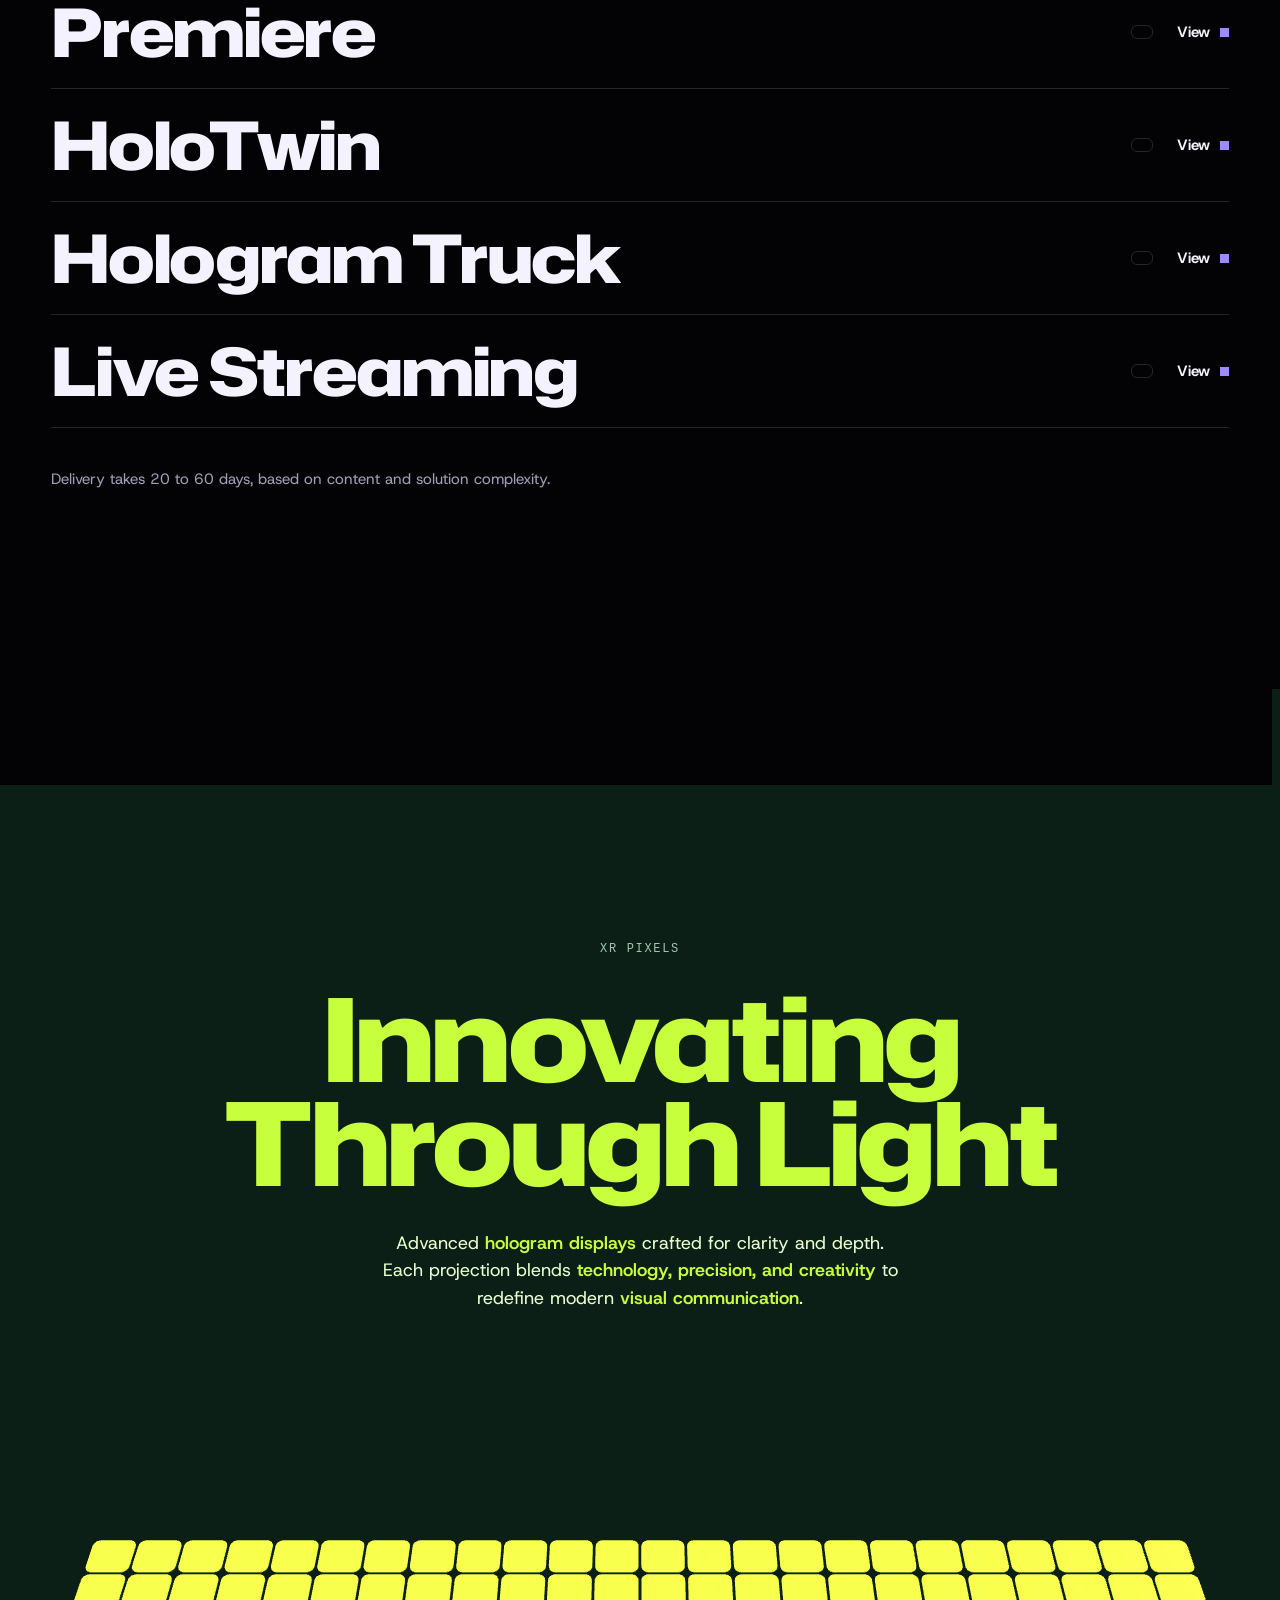
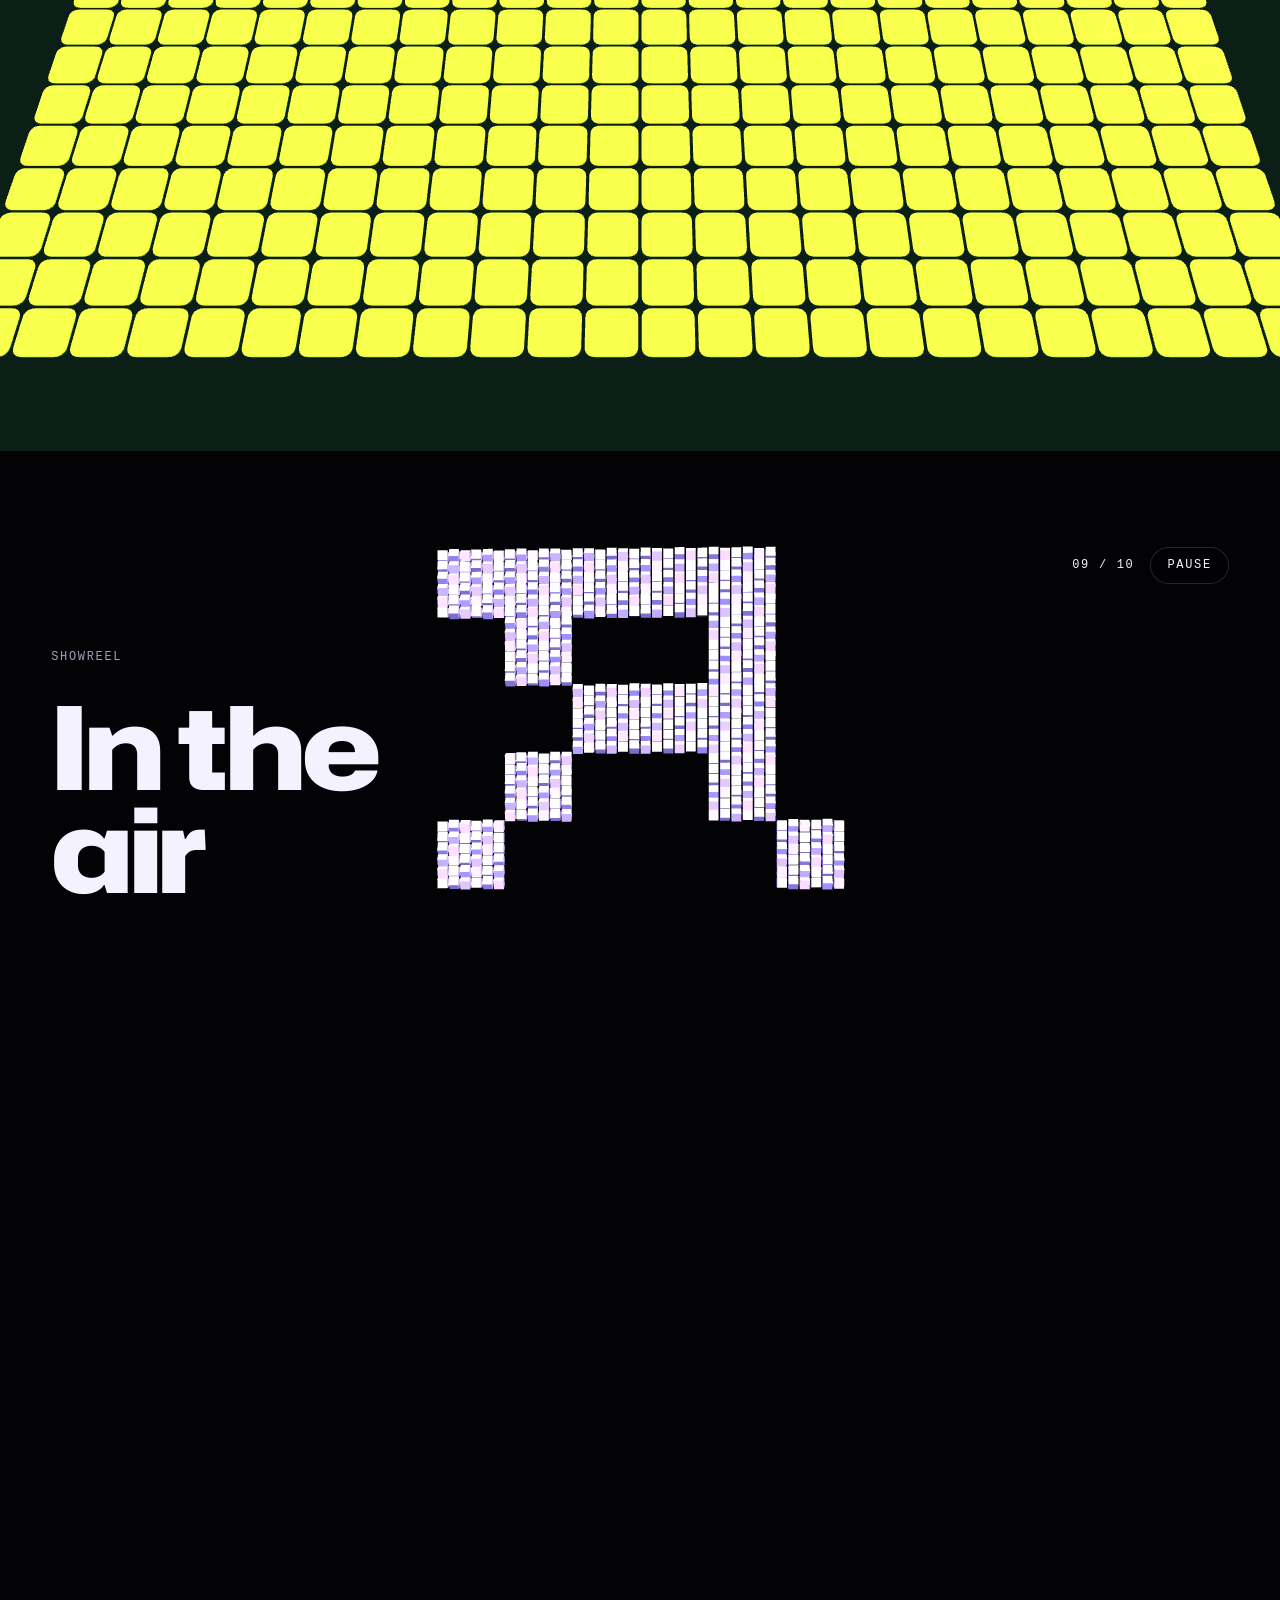
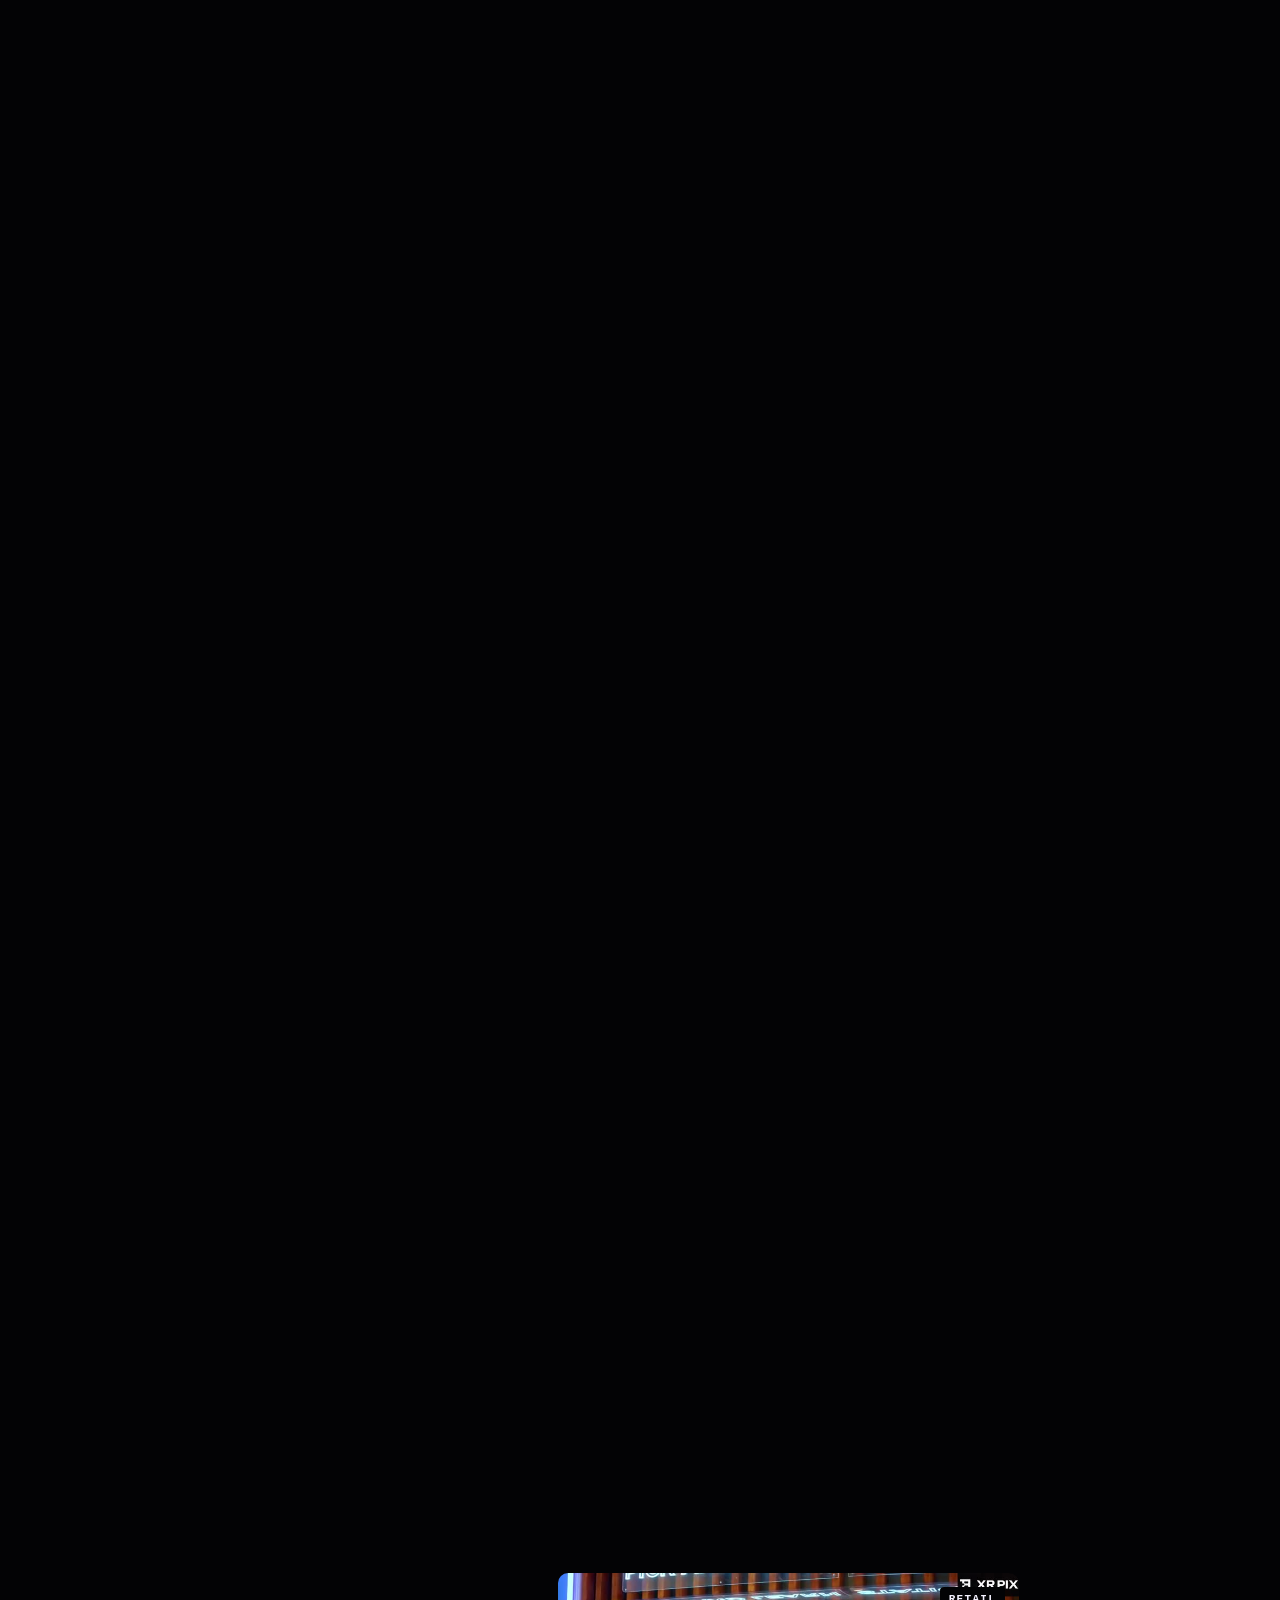
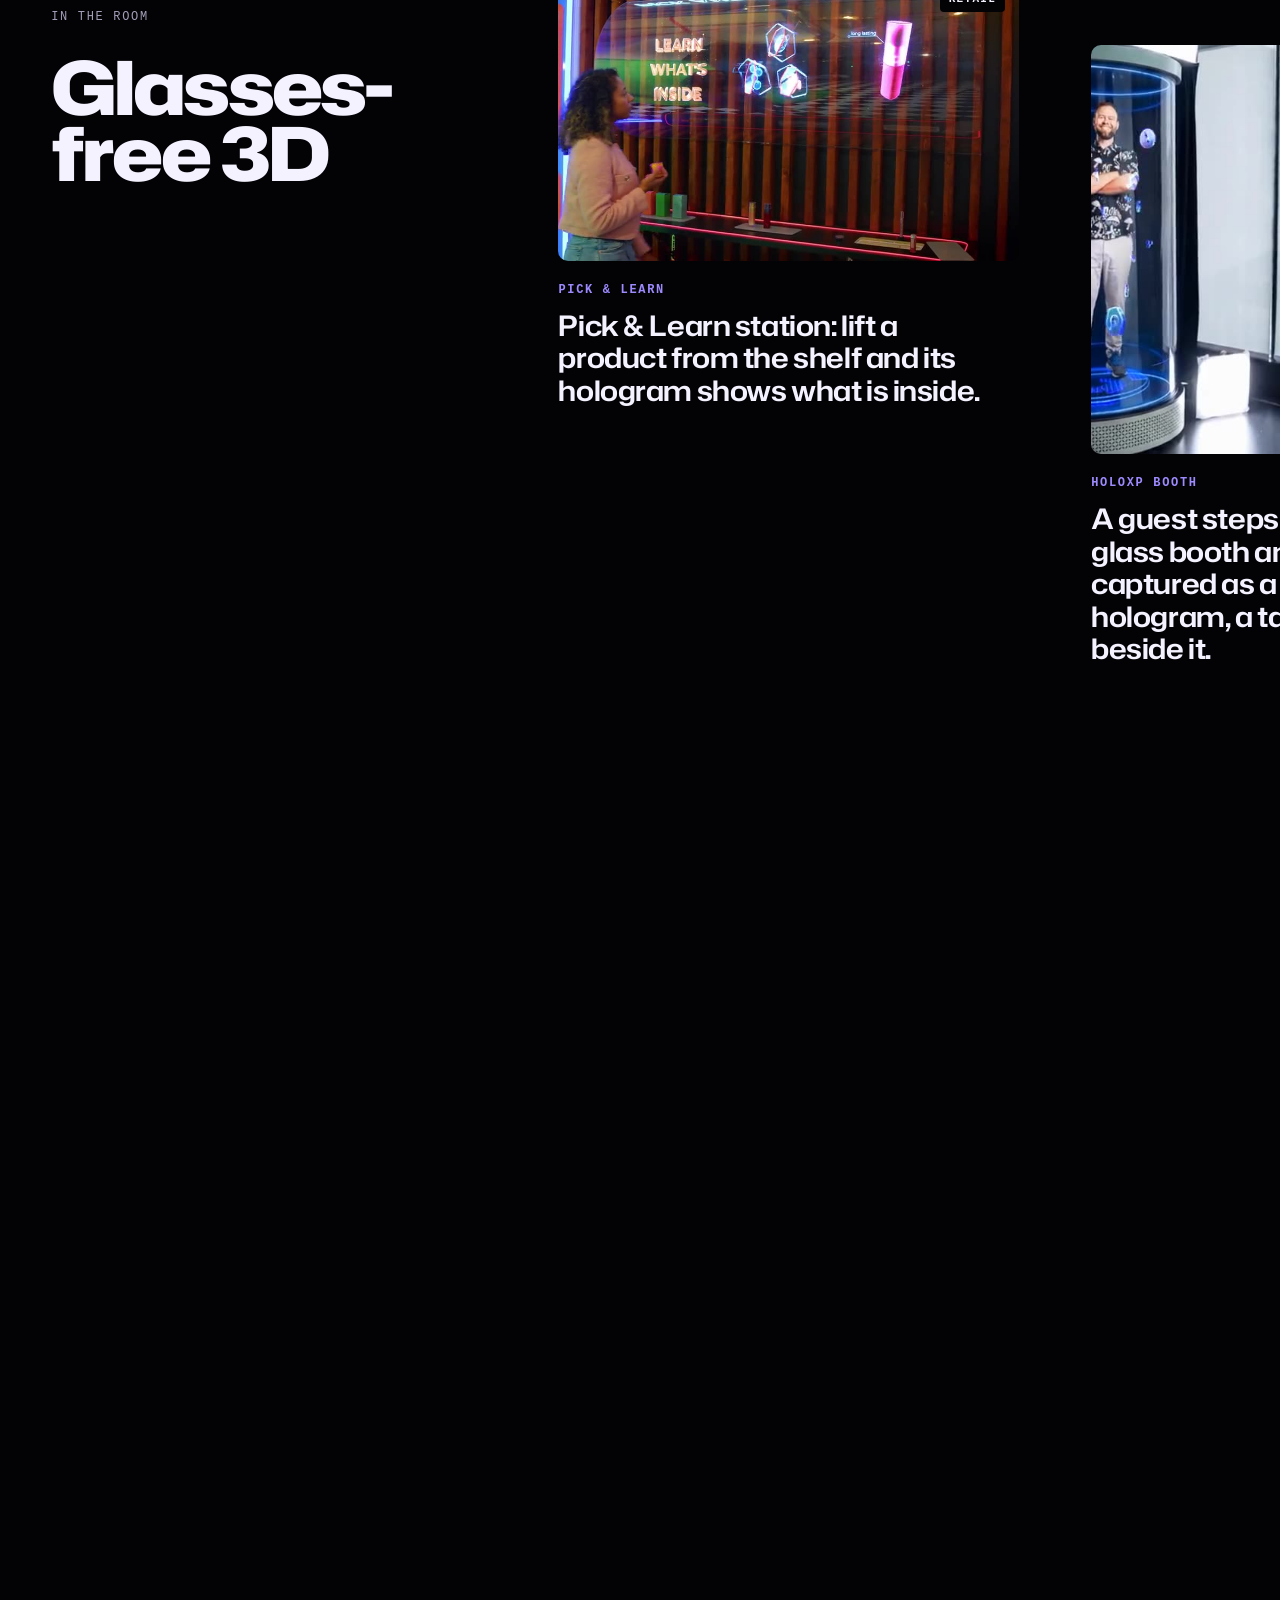
==== commit 67d10b9b: "Move the live demo to /new-york; /knicks forwards there Co-Authored-By: Claude Opus 5.5 <noreply@ant" ====
--- a/index.html
+++ b/index.html
@@ -31,7 +31,7 @@
     <a href="#holograms">Holograms</a>
     <a href="#technology">Technology</a>
     <a href="#premiere">Premiere</a>
-    <a href="./knicks/">Interactive</a>
+    <a href="./new-york/">Live demo</a>
   </nav>
   <a class="pill" href="./brief/">Start a project</a>
   <a class="menu-btn" id="menuBtn" href="#footer-nav">Menu<span aria-hidden="true">.</span></a>
@@ -47,7 +47,7 @@
       <a href="#holograms">Holograms</a>
       <a href="#technology">Technology</a>
       <a href="#premiere">Premiere</a>
-      <a href="./knicks/">Interactive</a>
+      <a href="./new-york/">Live demo</a>
       <a href="#contact">Contact</a>
     </nav>
     <p class="mono menu-foot">Custom 3D Holograms</p>
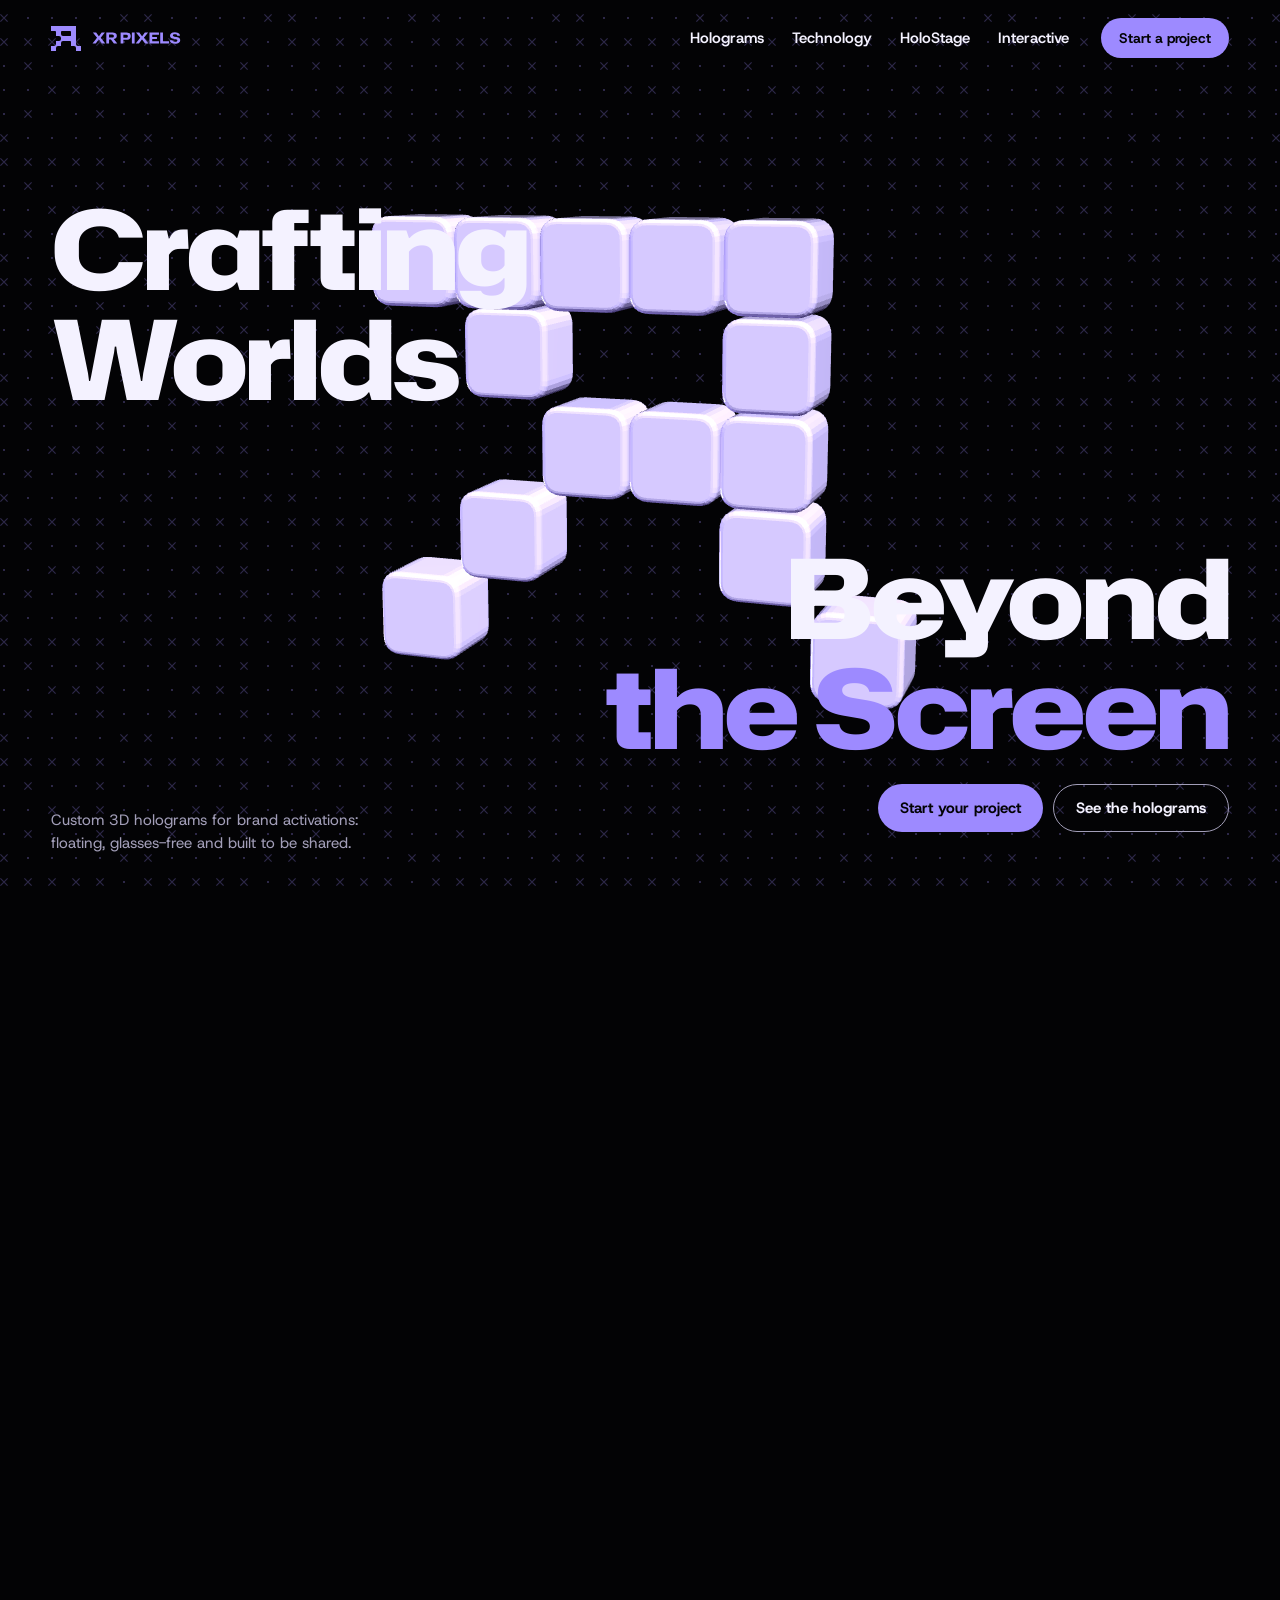
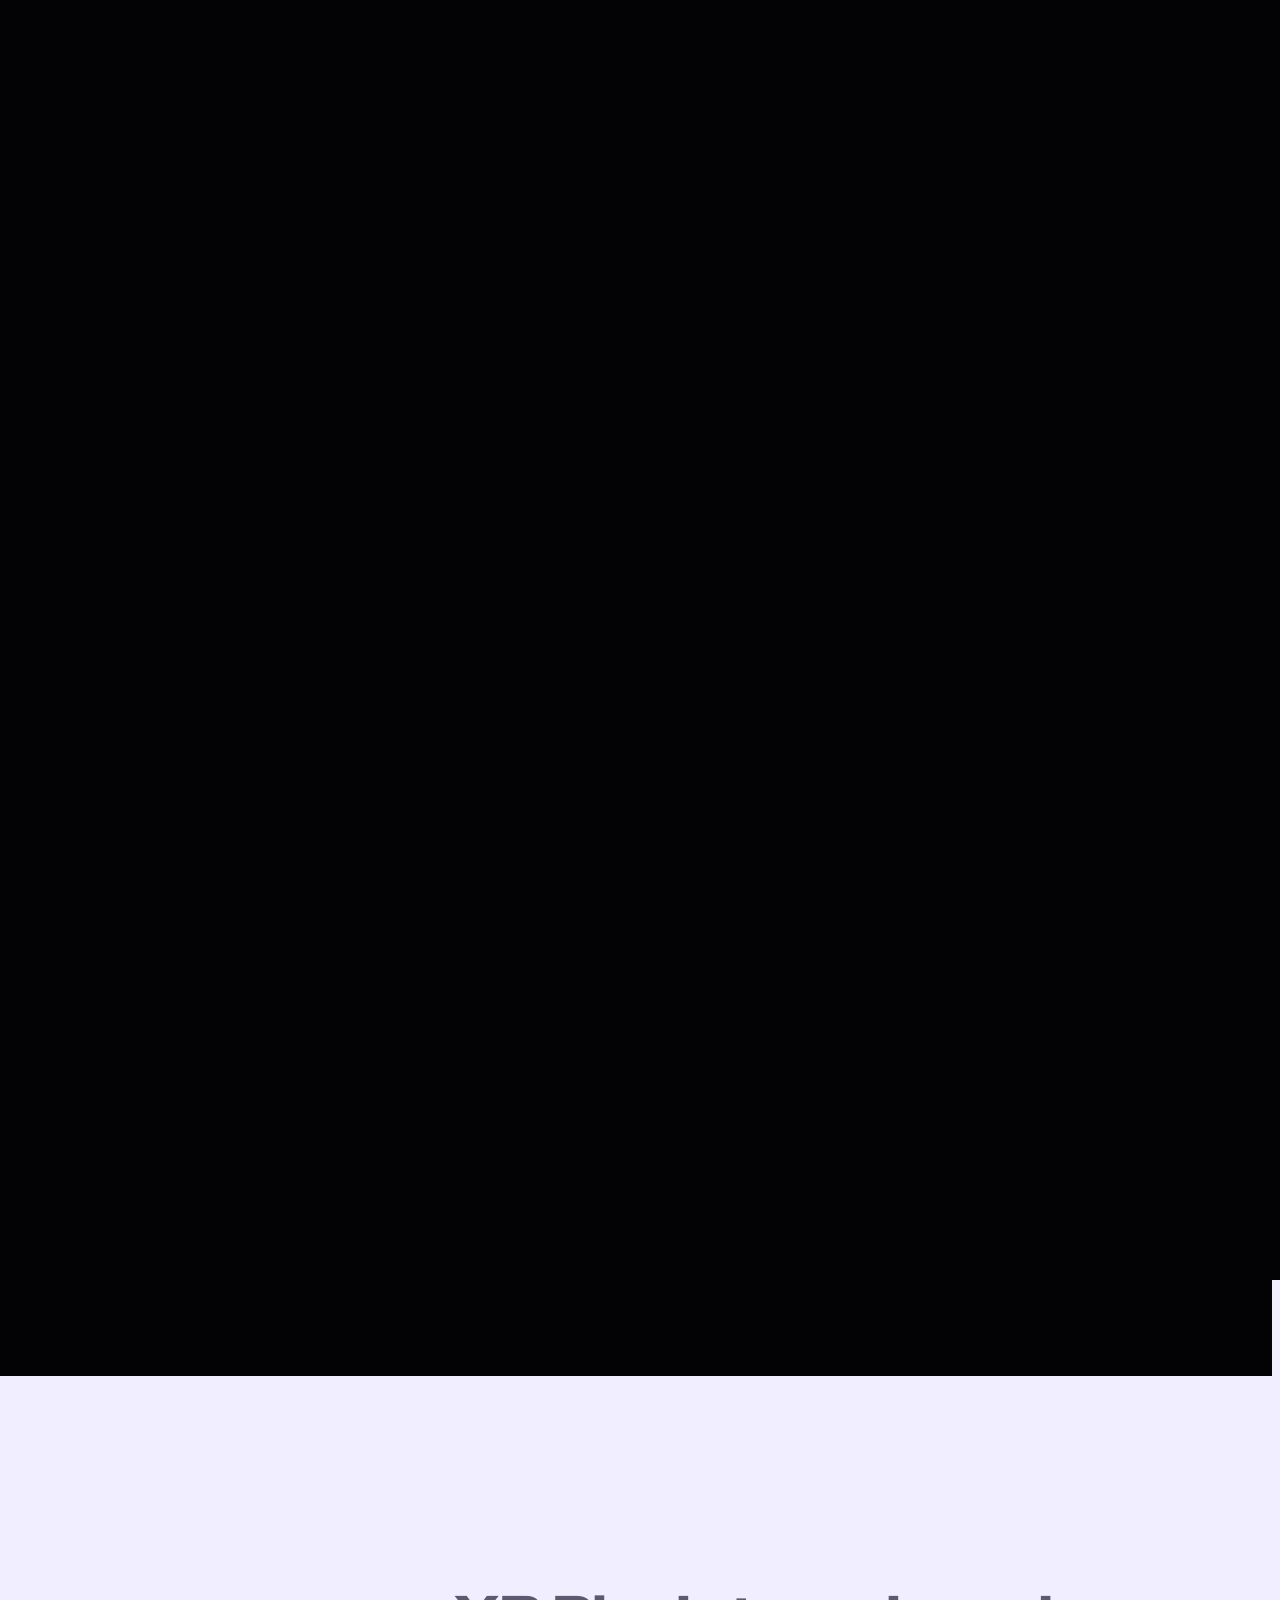
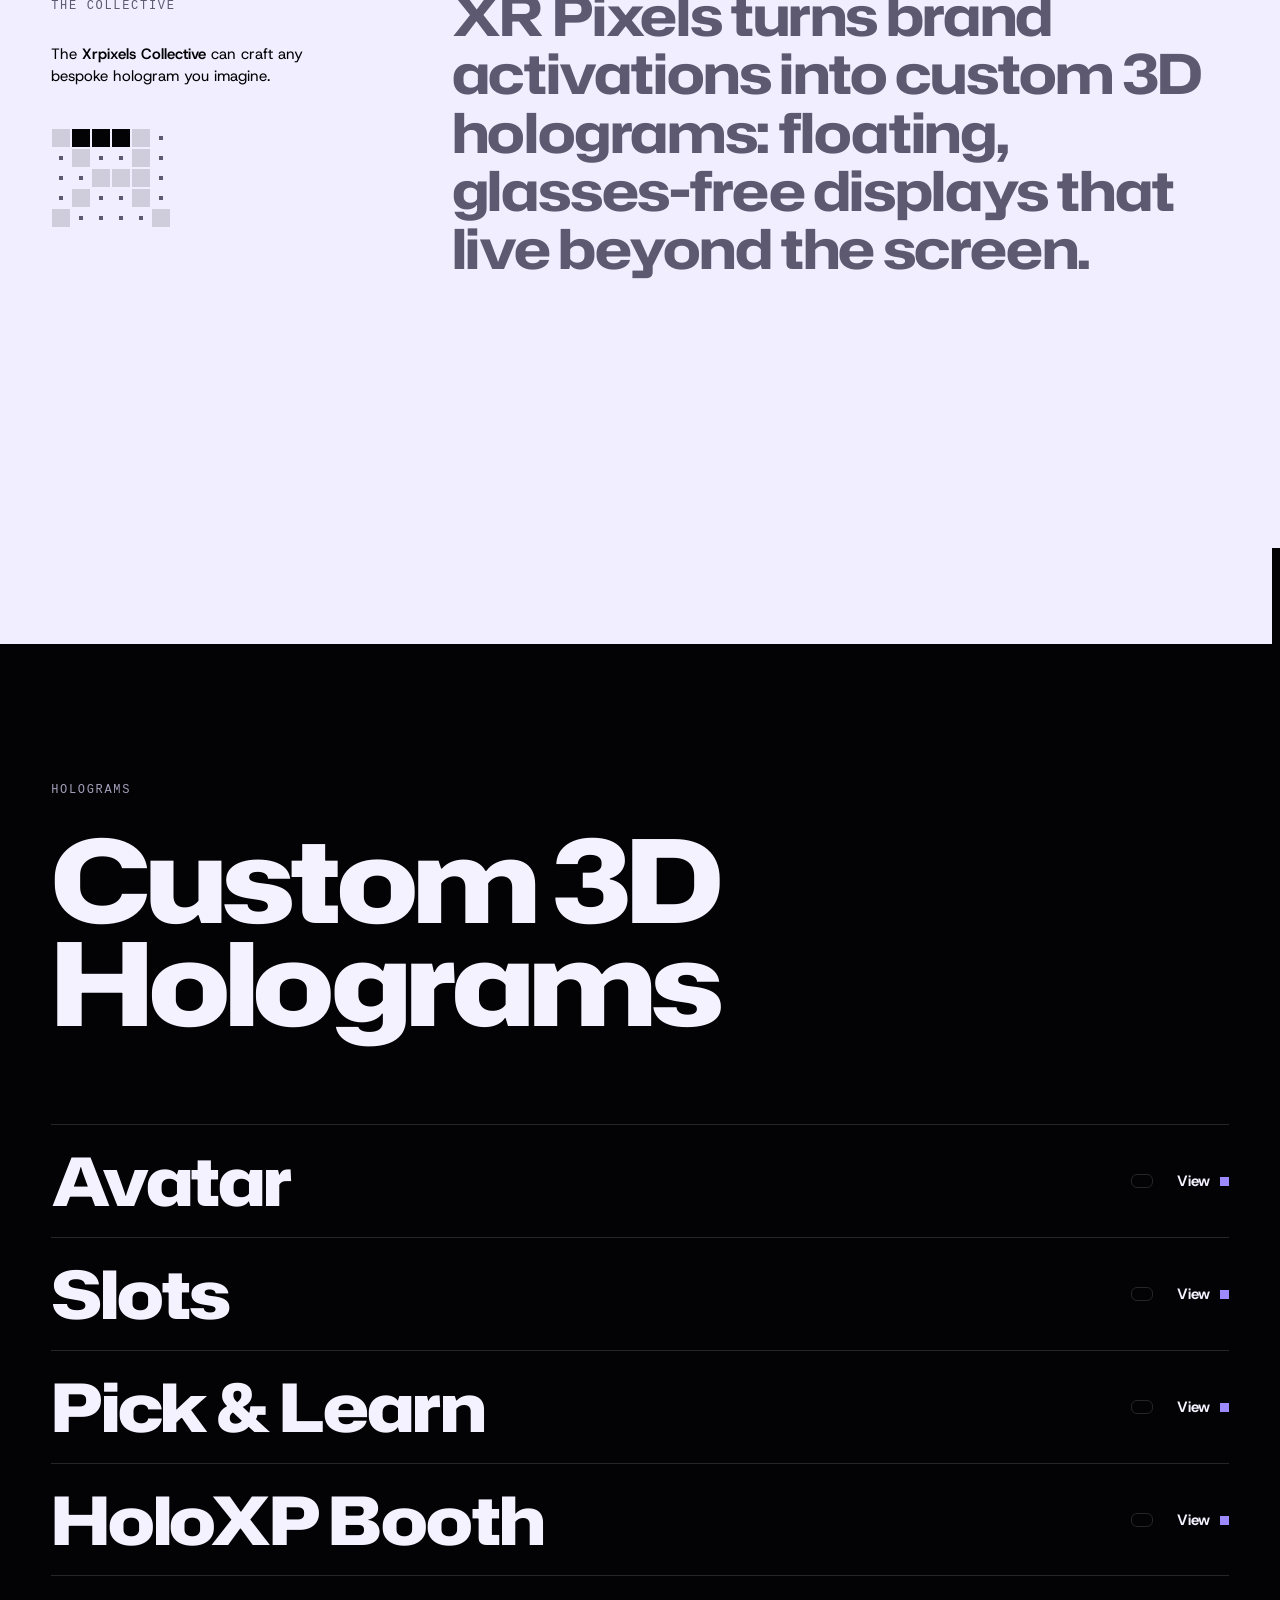
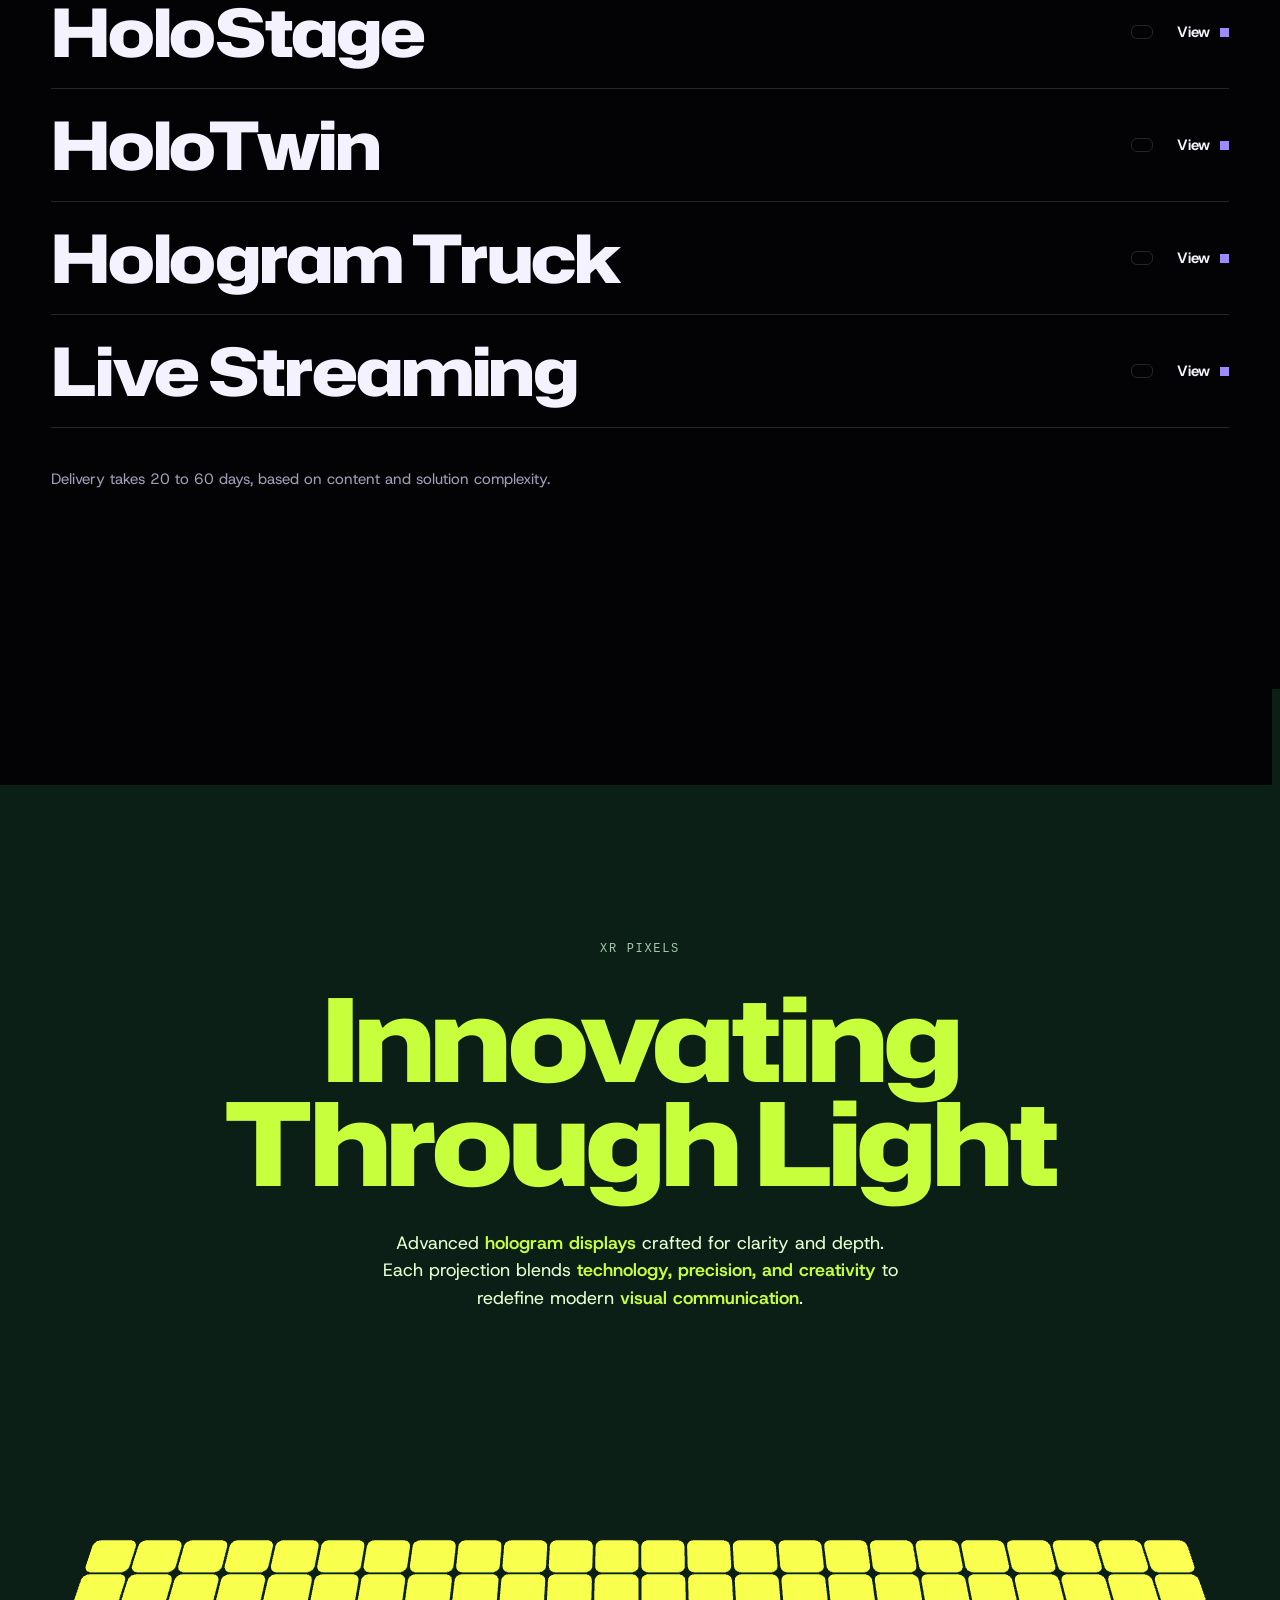
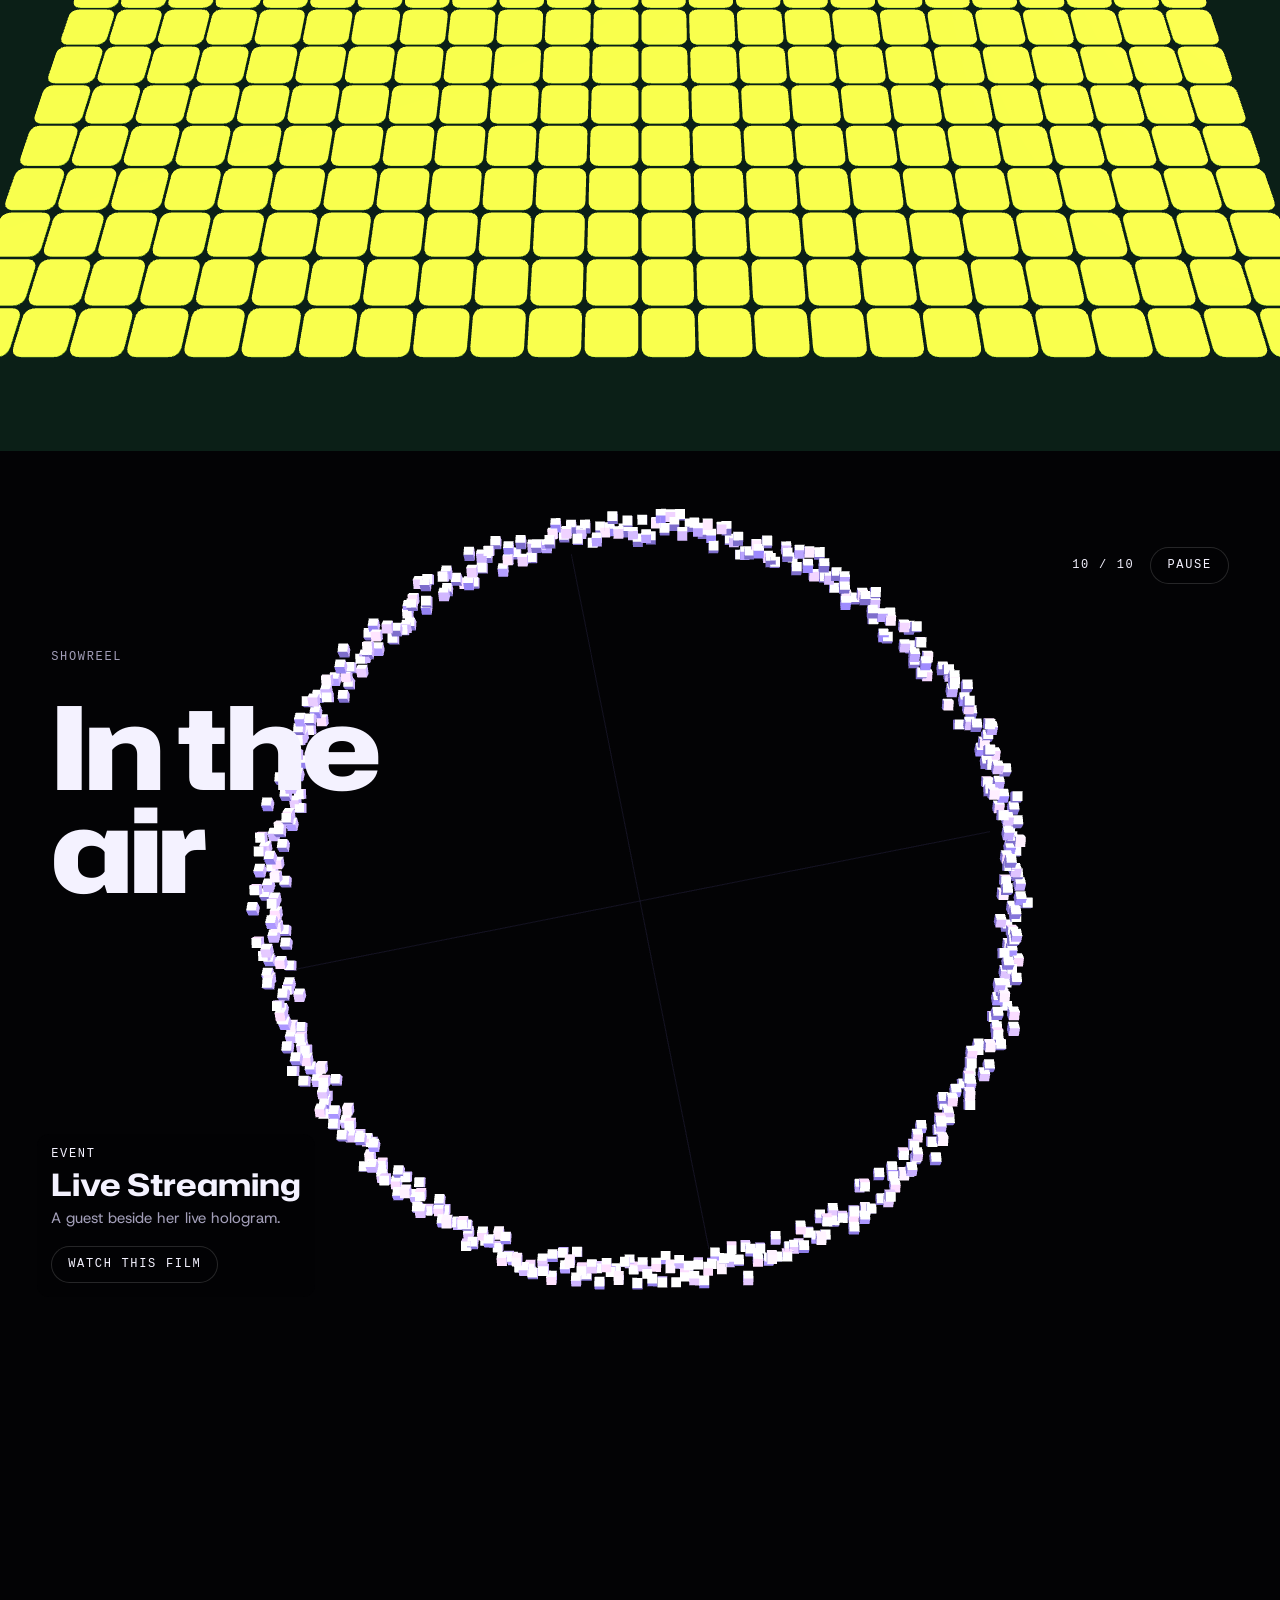
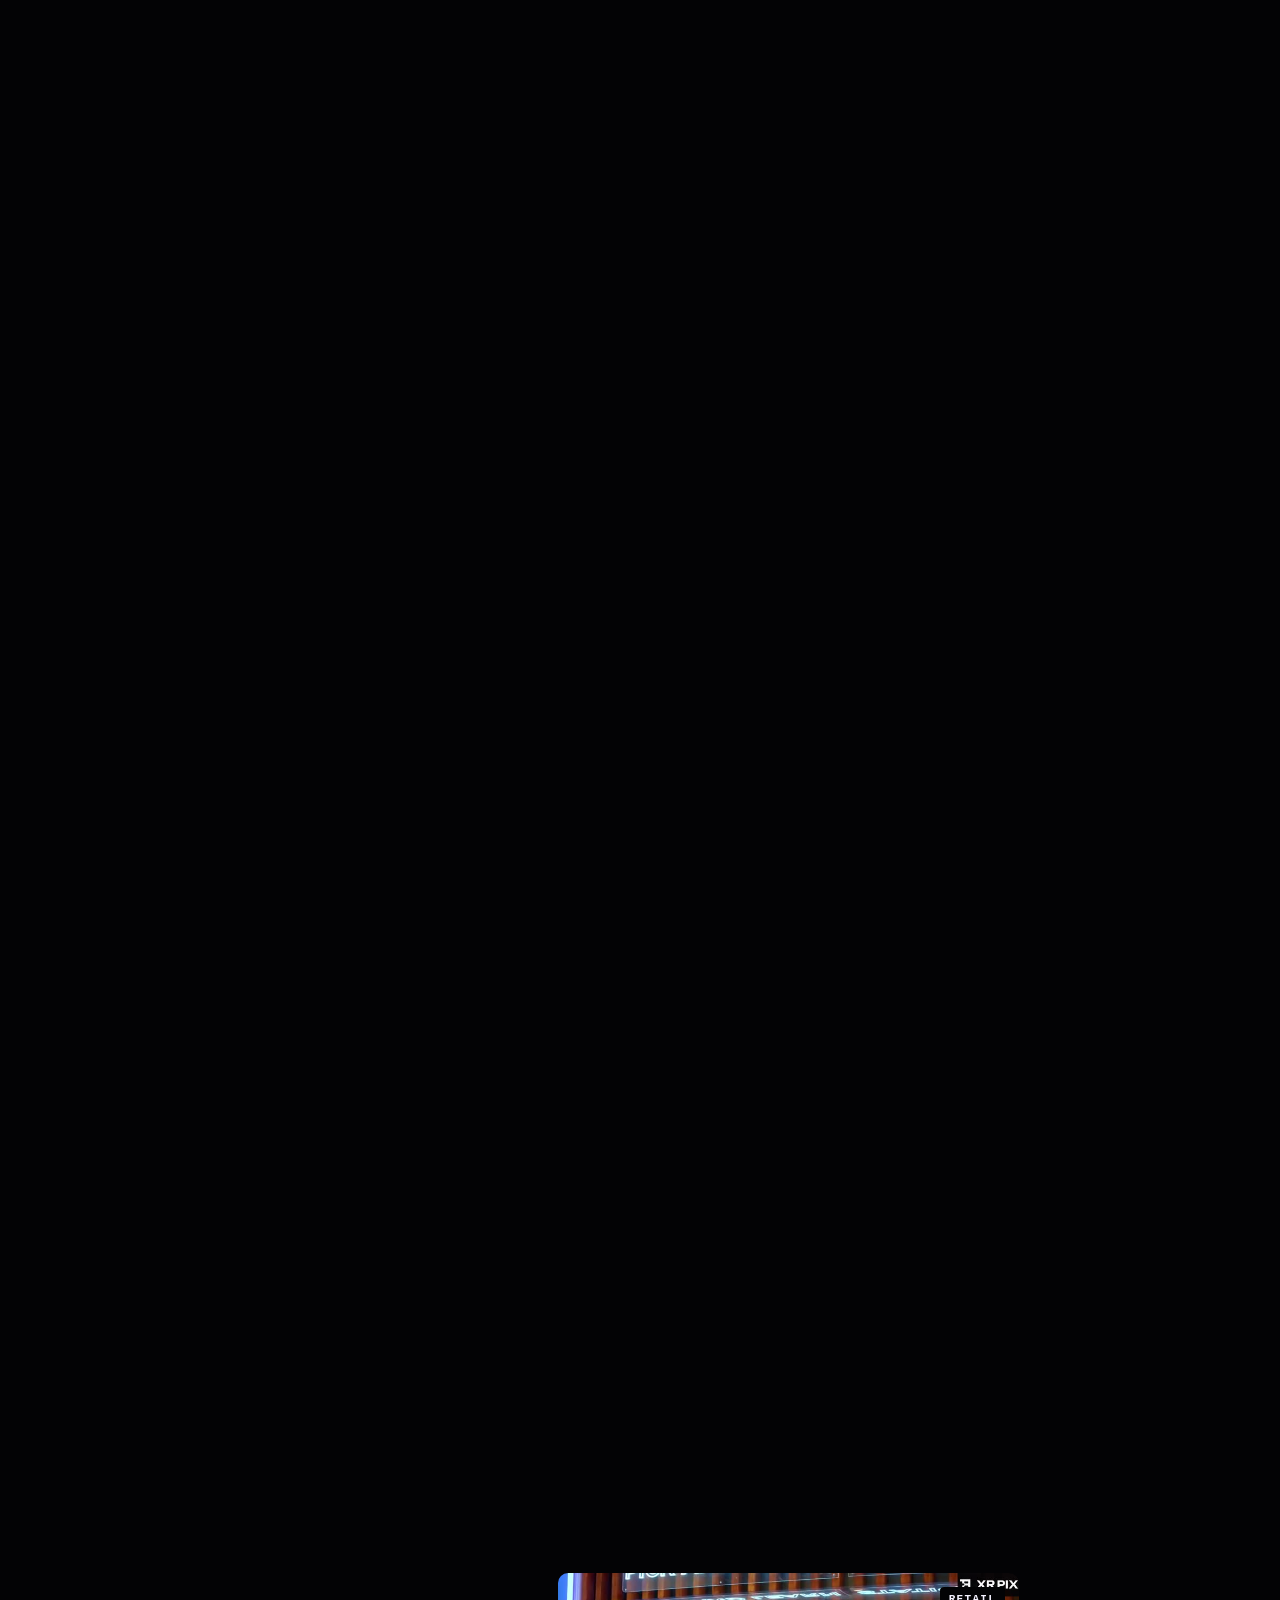
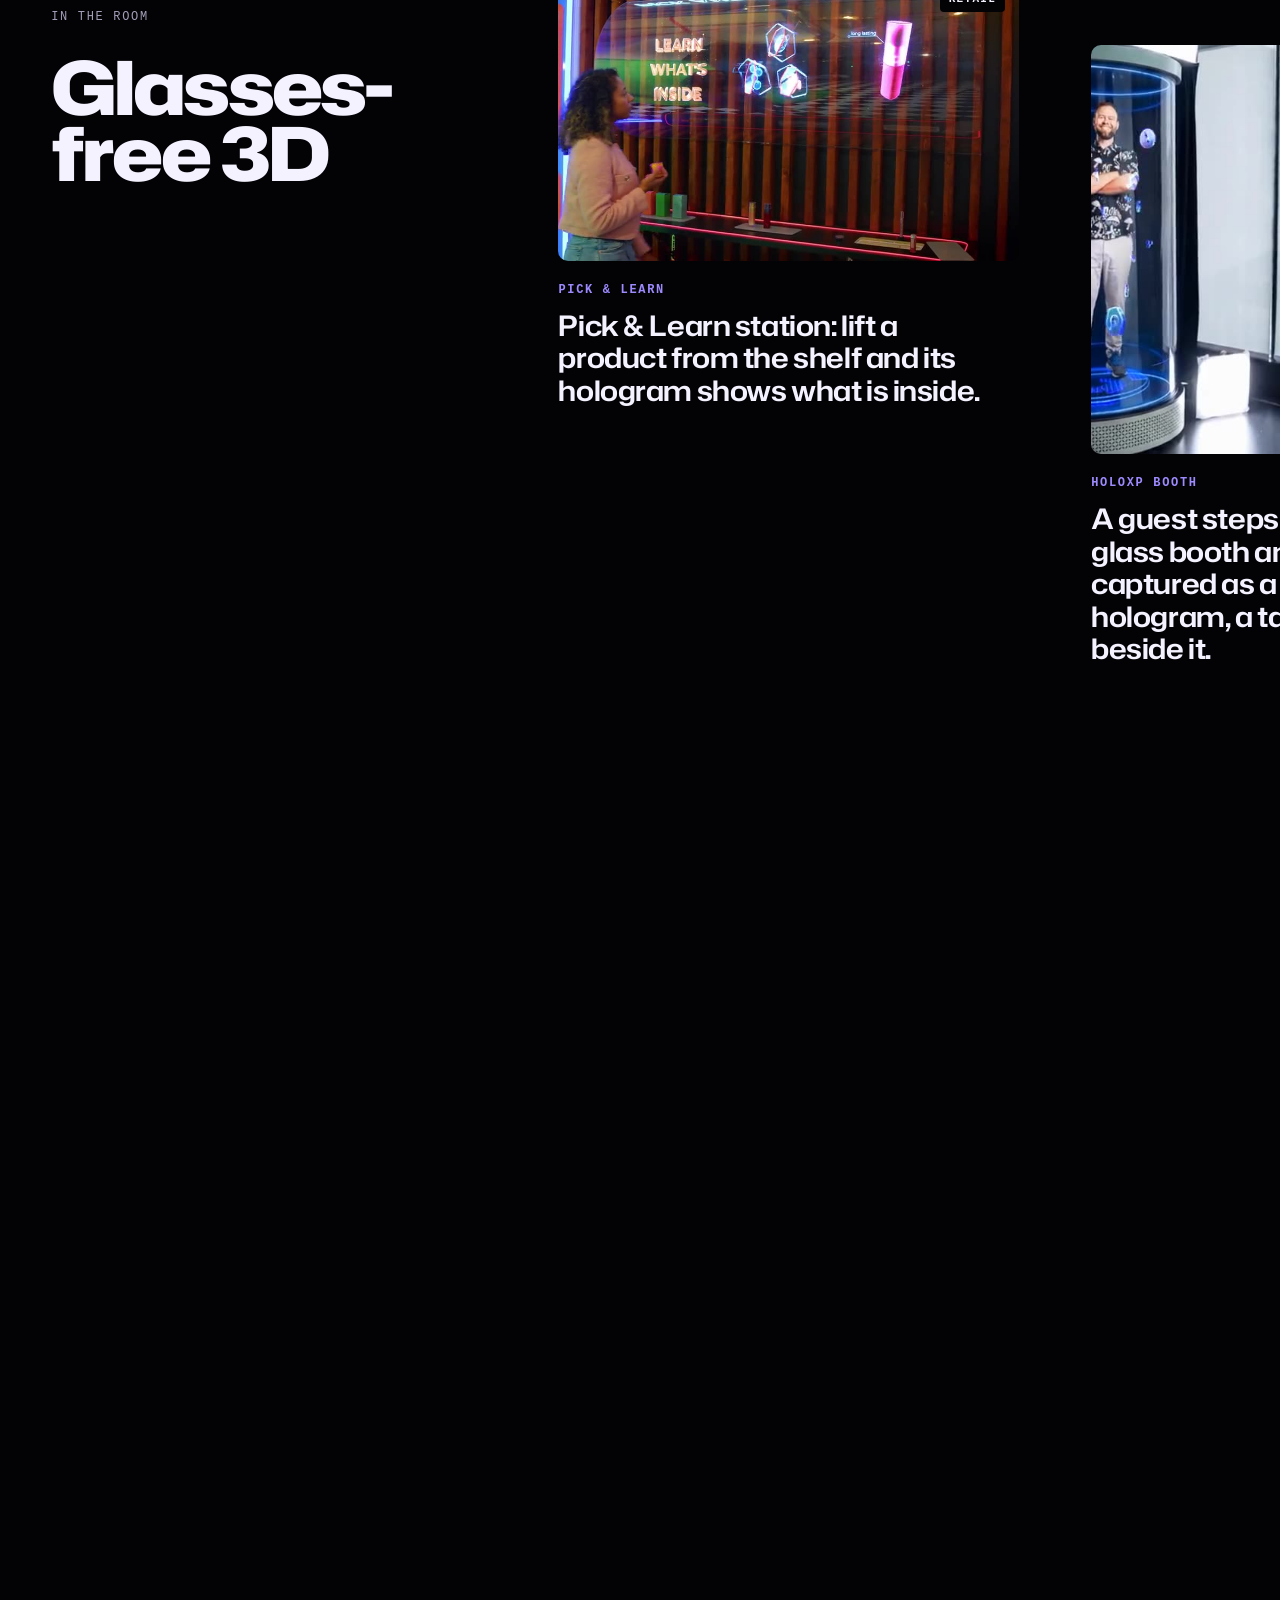
==== commit 7e86b2e7: "Rename Premiere product to HoloStage on the homepage Co-Authored-By: Claude Opus 5.5 <noreply@anthro" ====
--- a/index.html
+++ b/index.html
@@ -30,8 +30,8 @@
   <nav class="links" aria-label="Primary">
     <a href="#holograms">Holograms</a>
     <a href="#technology">Technology</a>
-    <a href="#premiere">Premiere</a>
-    <a href="./new-york/">Live demo</a>
+    <a href="#holostage">HoloStage</a>
+    <a href="./knicks/">Interactive</a>
   </nav>
   <a class="pill" href="./brief/">Start a project</a>
   <a class="menu-btn" id="menuBtn" href="#footer-nav">Menu<span aria-hidden="true">.</span></a>
@@ -46,8 +46,8 @@
     <nav aria-label="Menu">
       <a href="#holograms">Holograms</a>
       <a href="#technology">Technology</a>
-      <a href="#premiere">Premiere</a>
-      <a href="./new-york/">Live demo</a>
+      <a href="#holostage">HoloStage</a>
+      <a href="./knicks/">Interactive</a>
       <a href="#contact">Contact</a>
     </nav>
     <p class="mono menu-foot">Custom 3D Holograms</p>
@@ -75,7 +75,7 @@
   </div>
     <figure class="reveal" aria-hidden="true">
       <img src="./card-premiere.png" alt="" width="760" height="475" decoding="async" fetchpriority="low">
-      <figcaption><span class="mono">The Collective</span><span class="rv-n">Premiere</span></figcaption>
+      <figcaption><span class="mono">The Collective</span><span class="rv-n">HoloStage</span></figcaption>
     </figure>
 </section>
 
@@ -104,7 +104,7 @@
     <li><a href="./holo/live-slots.mp4" class="row shot" data-shot="./holo/live-slots.jpg" data-vid="./holo/live-slots.mp4" data-label="Slots"><span class="r-n">Slots</span><span class="r-t mono"></span><span class="r-v">View</span><img class="r-th" src="./holo/live-slots.jpg" alt="" width="960" height="540" loading="lazy" decoding="async"></a></li>
     <li><a href="./holo/live-picklearn.mp4" class="row shot" data-shot="./holo/live-picklearn.jpg" data-vid="./holo/live-picklearn.mp4" data-label="Pick &amp; Learn"><span class="r-n">Pick &amp; Learn</span><span class="r-t mono"></span><span class="r-v">View</span><img class="r-th" src="./holo/live-picklearn.jpg" alt="" width="960" height="540" loading="lazy" decoding="async"></a></li>
     <li><a href="./holo/live-holobooth.mp4" class="row shot" data-shot="./holo/live-holobooth.jpg" data-vid="./holo/live-holobooth.mp4" data-label="HoloXP Booth"><span class="r-n">HoloXP Booth</span><span class="r-t mono"></span><span class="r-v">View</span><img class="r-th" src="./holo/live-holobooth.jpg" alt="" width="960" height="540" loading="lazy" decoding="async"></a></li>
-    <li><a href="./holo/live-giant-head.mp4" class="row shot" data-shot="./holo/live-giant-head.jpg" data-vid="./holo/live-giant-head.mp4" data-label="Premiere"><span class="r-n">Premiere</span><span class="r-t mono"></span><span class="r-v">View</span><img class="r-th" src="./holo/live-giant-head.jpg" alt="" width="960" height="540" loading="lazy" decoding="async"></a></li>
+    <li><a href="./holo/live-giant-head.mp4" class="row shot" data-shot="./holo/live-giant-head.jpg" data-vid="./holo/live-giant-head.mp4" data-label="HoloStage"><span class="r-n">HoloStage</span><span class="r-t mono"></span><span class="r-v">View</span><img class="r-th" src="./holo/live-giant-head.jpg" alt="" width="960" height="540" loading="lazy" decoding="async"></a></li>
     <li><a href="./holo/live-avatar-desk.mp4" class="row shot" data-shot="./holo/live-avatar-desk.jpg" data-vid="./holo/live-avatar-desk.mp4" data-label="HoloTwin"><span class="r-n">HoloTwin</span><span class="r-t mono"></span><span class="r-v">View</span><img class="r-th" src="./holo/live-avatar-desk.jpg" alt="" width="960" height="540" loading="lazy" decoding="async"></a></li>
     <li><a href="./holo/live-boxing-strip.mp4" class="row shot" data-shot="./holo/live-boxing-strip.jpg" data-vid="./holo/live-boxing-strip.mp4" data-label="Hologram Truck"><span class="r-n">Hologram Truck</span><span class="r-t mono"></span><span class="r-v">View</span><img class="r-th" src="./holo/live-boxing-strip.jpg" alt="" width="640" height="360" loading="lazy" decoding="async"></a></li>
     <li><a href="./holo/live-streaming.mp4" class="row shot" data-shot="./holo/live-streaming.jpg" data-vid="./holo/live-streaming.mp4" data-label="Live Streaming"><span class="r-n">Live Streaming</span><span class="r-t mono"></span><span class="r-v">View</span><img class="r-th" src="./holo/live-streaming.jpg" alt="" width="960" height="540" loading="lazy" decoding="async"></a></li>
@@ -182,9 +182,9 @@
       <span class="media"><video muted loop playsinline preload="none" poster="./holo/live-streaming.jpg" data-src="./holo/live-streaming.mp4"></video><span class="tags"><i>Event</i></span><span class="pix"></span></span>
       <span class="c-name">Live Streaming</span><span class="c-cap">A guest beside her live hologram, both in the same pink suit.</span>
     </a>
-    <a href="./holo/live-ellipse-bottle.mp4" class="case shot" data-shot="./holo/live-ellipse-bottle.jpg" data-vid="./holo/live-ellipse-bottle.mp4" data-label="Premiere">
+    <a href="./holo/live-ellipse-bottle.mp4" class="case shot" data-shot="./holo/live-ellipse-bottle.jpg" data-vid="./holo/live-ellipse-bottle.mp4" data-label="HoloStage">
       <span class="media"><video muted loop playsinline preload="none" poster="./holo/live-ellipse-bottle.jpg" data-src="./holo/live-ellipse-bottle.mp4"></video><span class="tags"><i>Retail</i></span><span class="pix"></span></span>
-      <span class="c-name">Premiere</span><span class="c-cap">A bottle hologram turning inside a glass cylinder, flowers orbiting it.</span>
+      <span class="c-name">HoloStage</span><span class="c-cap">A bottle hologram turning inside a glass cylinder, flowers orbiting it.</span>
     </a>
     <a href="./holo/live-race-car.mp4" class="case shot" data-shot="./holo/live-race-car.jpg" data-vid="./holo/live-race-car.mp4" data-label="Race car">
       <span class="media"><video muted loop playsinline preload="none" poster="./holo/live-race-car.jpg" data-src="./holo/live-race-car.mp4"></video><span class="tags"><i>Display</i></span><span class="pix"></span></span>
@@ -213,14 +213,14 @@
   </div>
 </section>
 
-<!-- 7 · Premiere feature + giant link list (mr-8) -->
-<section class="premiere" id="premiere" data-theme="dark">
+<!-- 7 · HoloStage feature + giant link list (mr-8) -->
+<section class="premiere" id="holostage" data-theme="dark">
   <div class="pframe">
-    <video src="./holo/live-giant-head.mp4" poster="./holo/live-giant-head.jpg" muted loop playsinline autoplay preload="metadata" aria-label="Premiere hologram display: a giant hologram head above the crowd"></video>
+    <video src="./holo/live-giant-head.mp4" poster="./holo/live-giant-head.jpg" muted loop playsinline autoplay preload="metadata" aria-label="HoloStage hologram display: a giant hologram head above the crowd"></video>
     <div class="p-copy">
-      <p class="mono idx">Premiere Display</p>
+      <p class="mono idx">HoloStage Display</p>
       <h2 class="display">Shaping Tomorrow<br>with <span class="uv">Holograms</span></h2>
-      <a href="./holo/live-giant-head.mp4" class="btn ghost shot" data-shot="./holo/live-giant-head.jpg" data-vid="./holo/live-giant-head.mp4" data-label="Premiere">View Premiere</a>
+      <a href="./holo/live-giant-head.mp4" class="btn ghost shot" data-shot="./holo/live-giant-head.jpg" data-vid="./holo/live-giant-head.mp4" data-label="HoloStage">View HoloStage</a>
     </div>
   </div>
   <div class="together grid6">
@@ -264,7 +264,7 @@
 <footer class="foot" data-theme="dark">
   <div class="cols">
     <nav class="f-nav" id="footer-nav" aria-label="Footer" tabindex="-1">
-      <a href="#holograms">Holograms</a><a href="#technology">Technology</a><a href="#premiere">Premiere</a><a href="#contact">Contact</a>
+      <a href="#holograms">Holograms</a><a href="#technology">Technology</a><a href="#holostage">HoloStage</a><a href="#contact">Contact</a>
     </nav>
     <div><p class="mono">Legal</p><a href="./privacy.html">Privacy Policy</a></div>
     <div><p class="mono">General enquiries</p><a href="mailto:marketing@xrpixels.com">marketing@xrpixels.com</a></div>
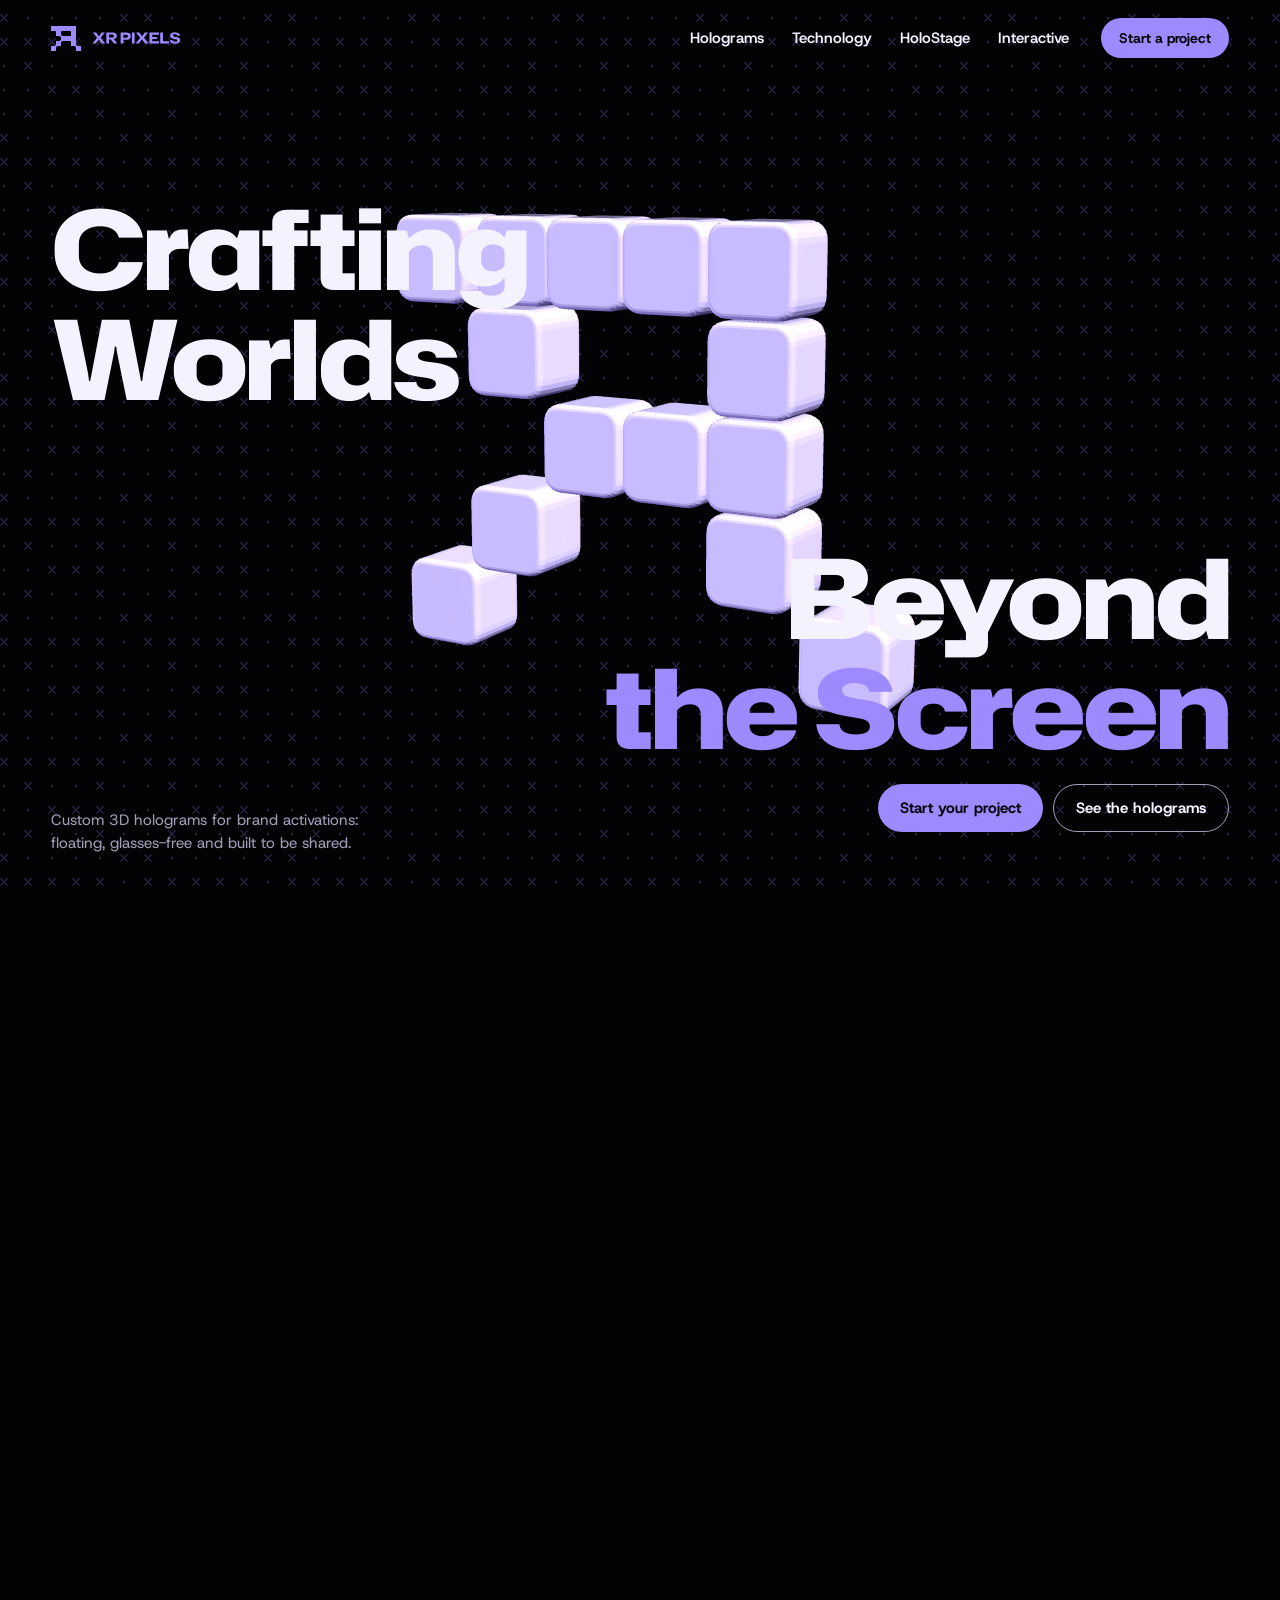
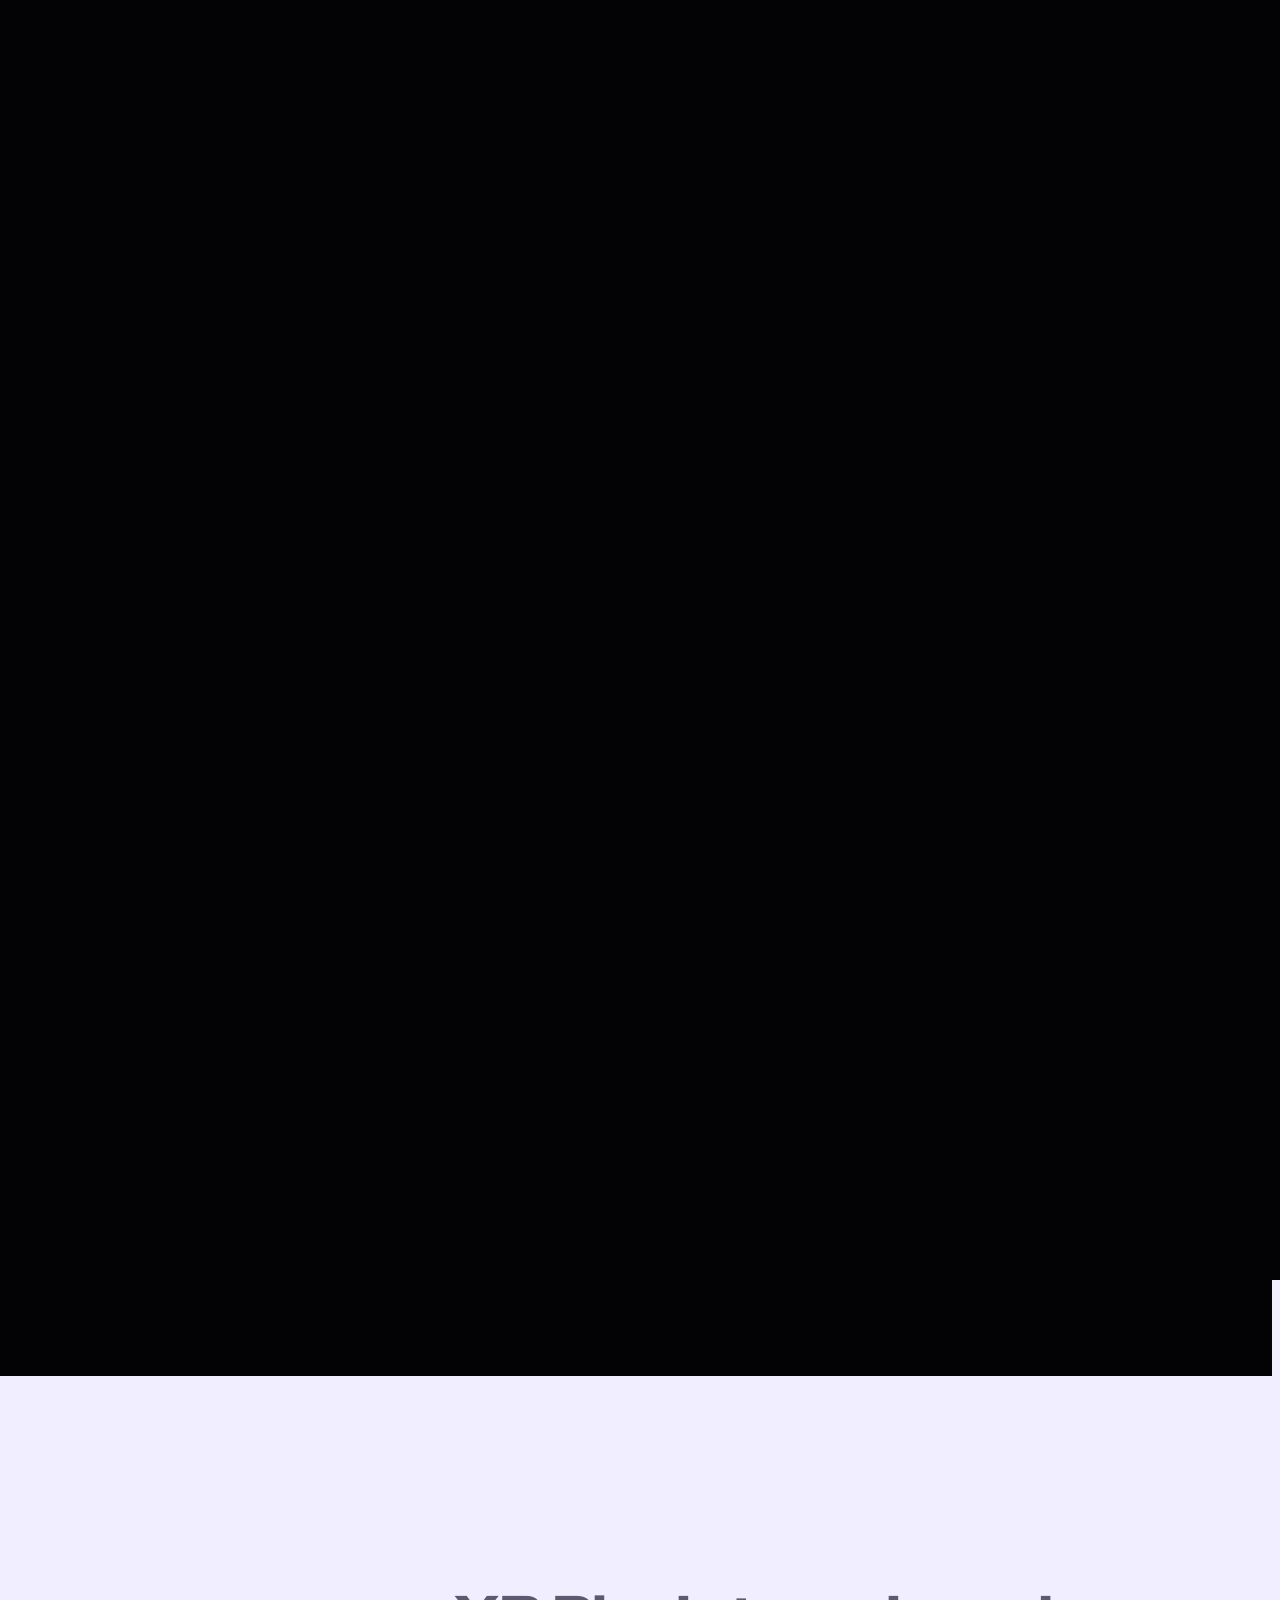
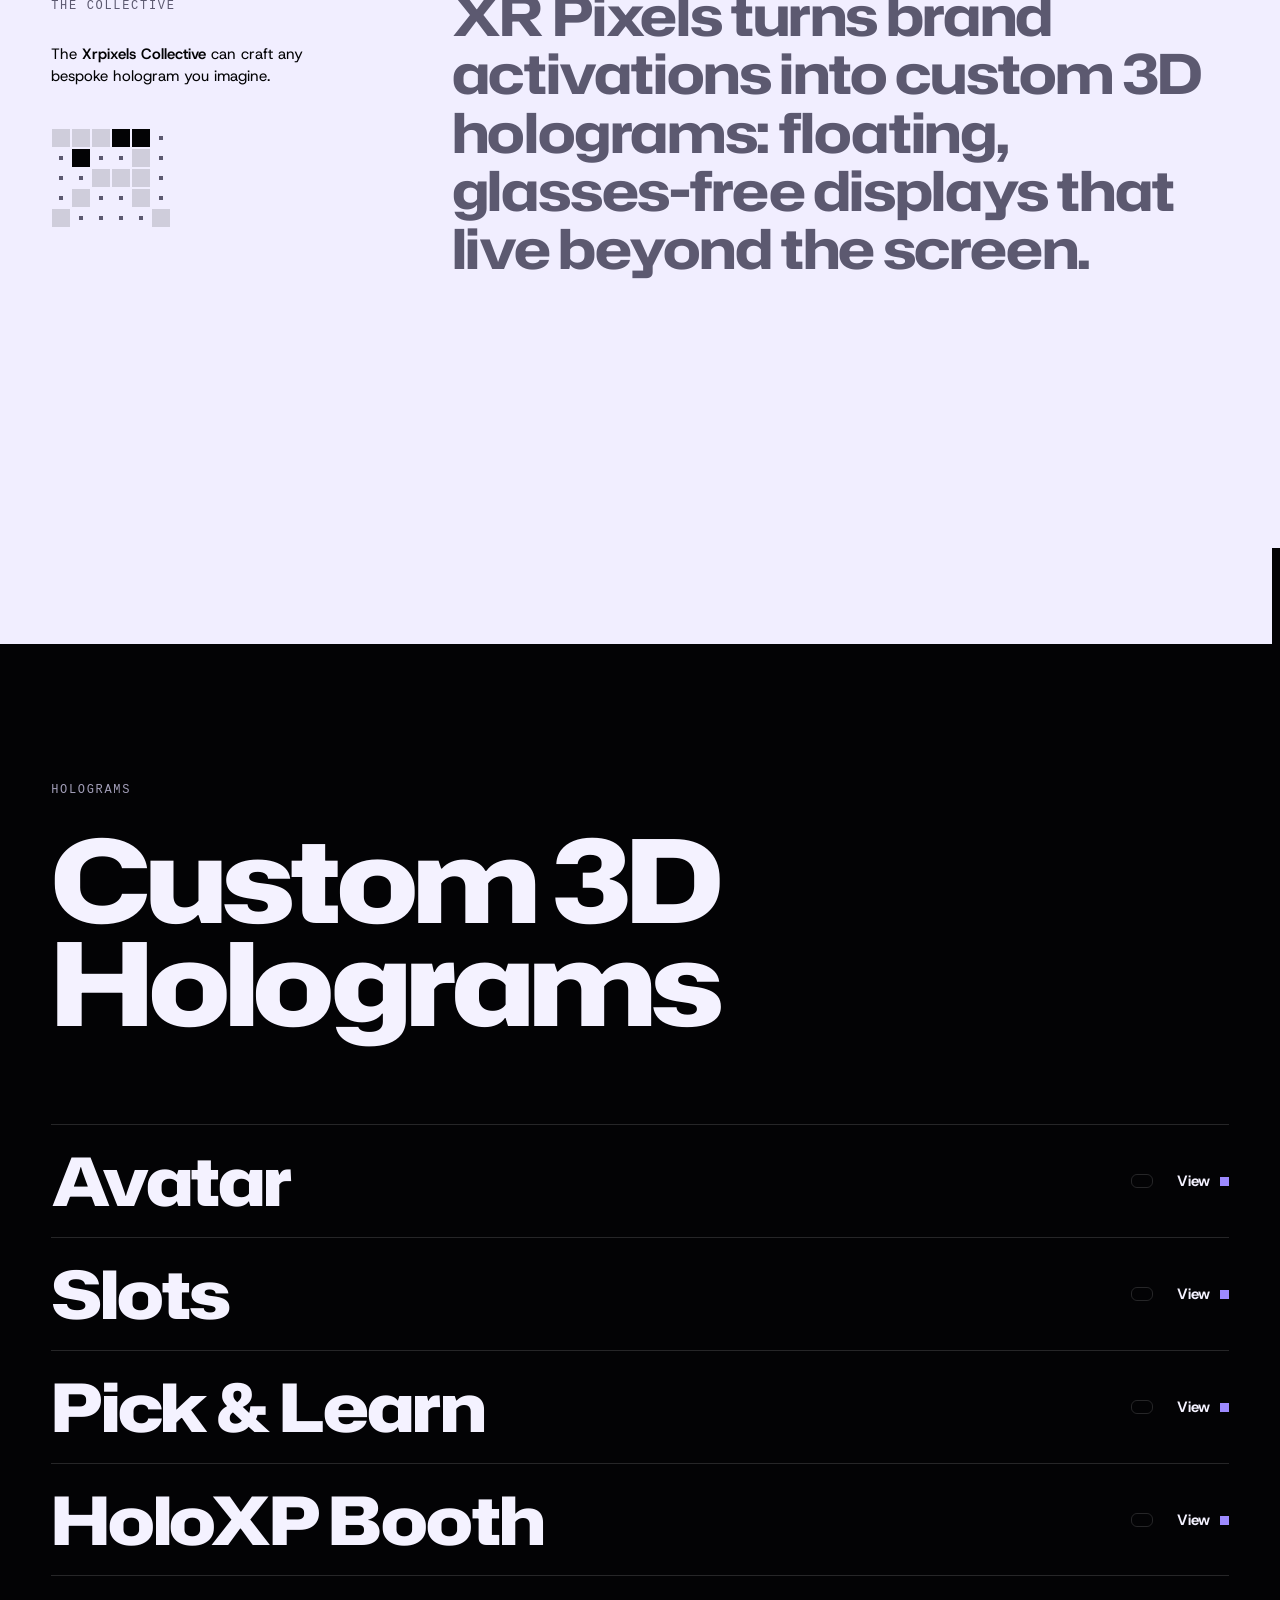
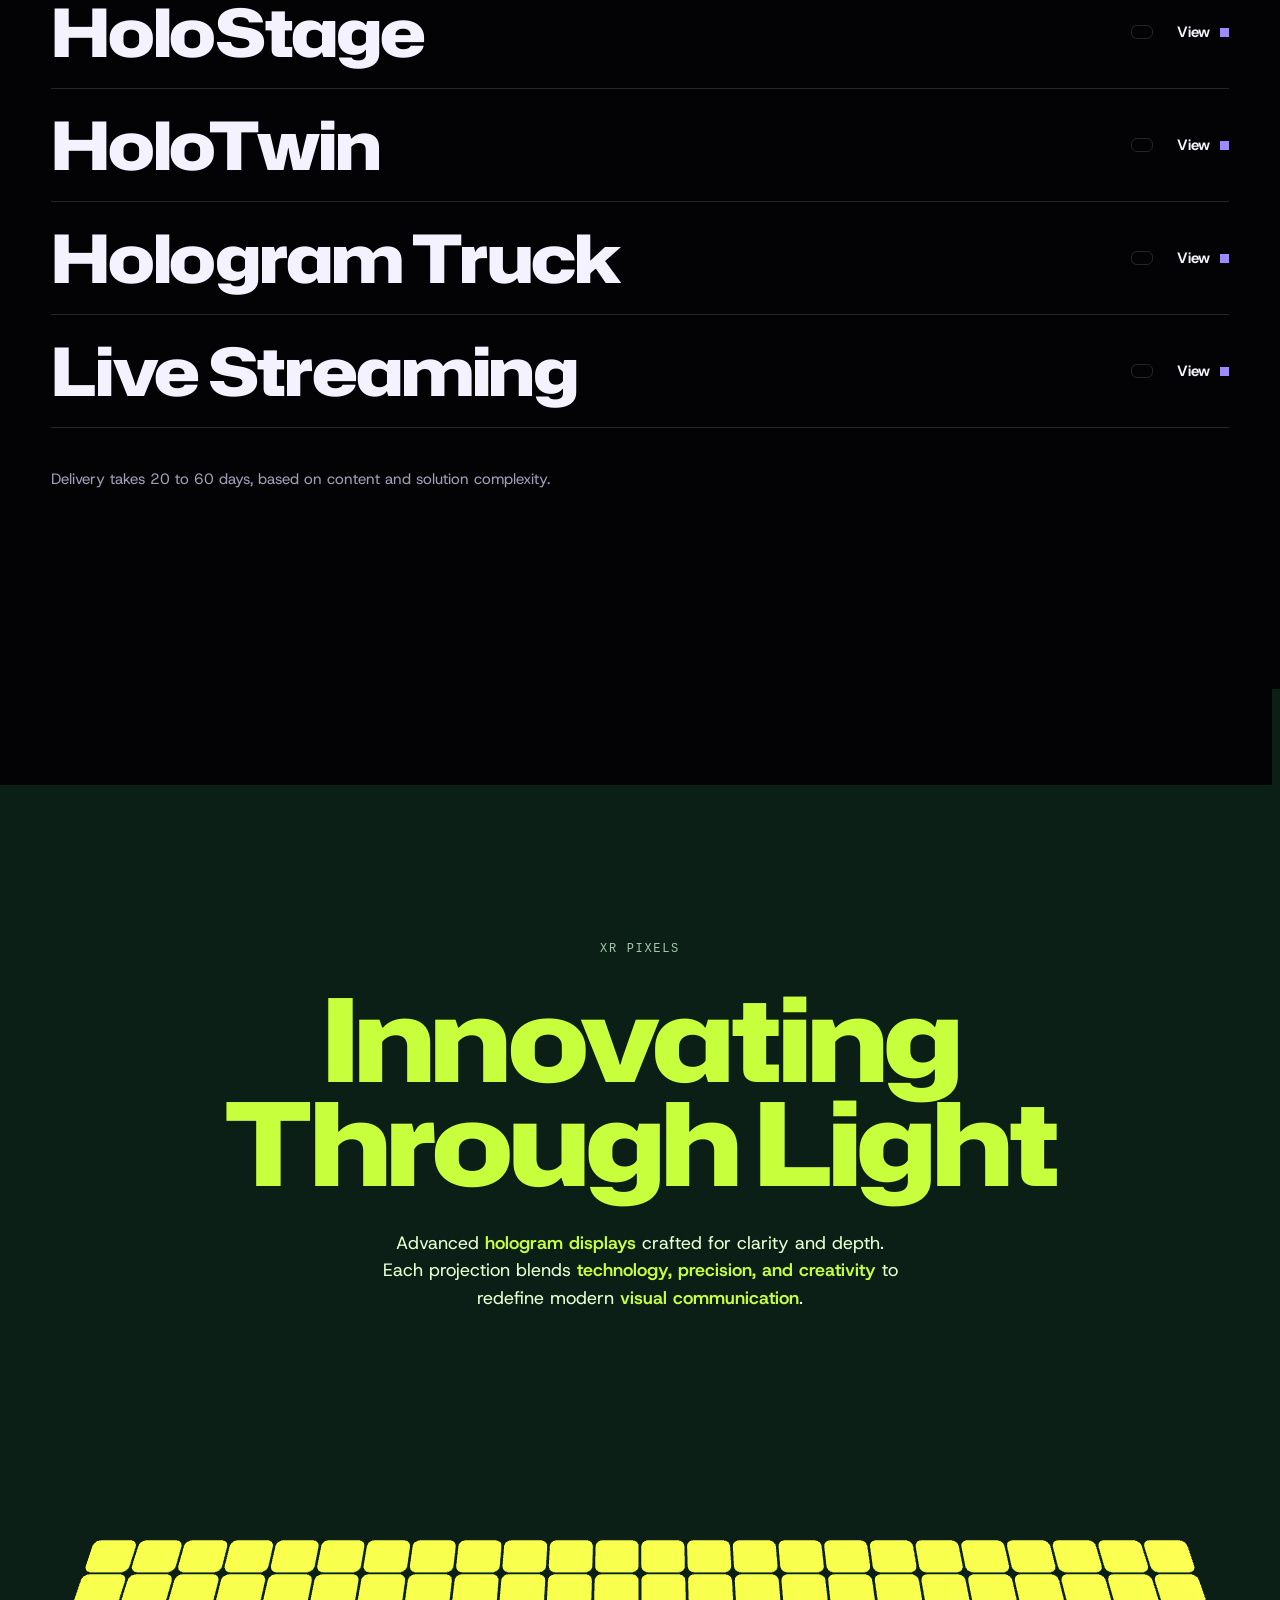
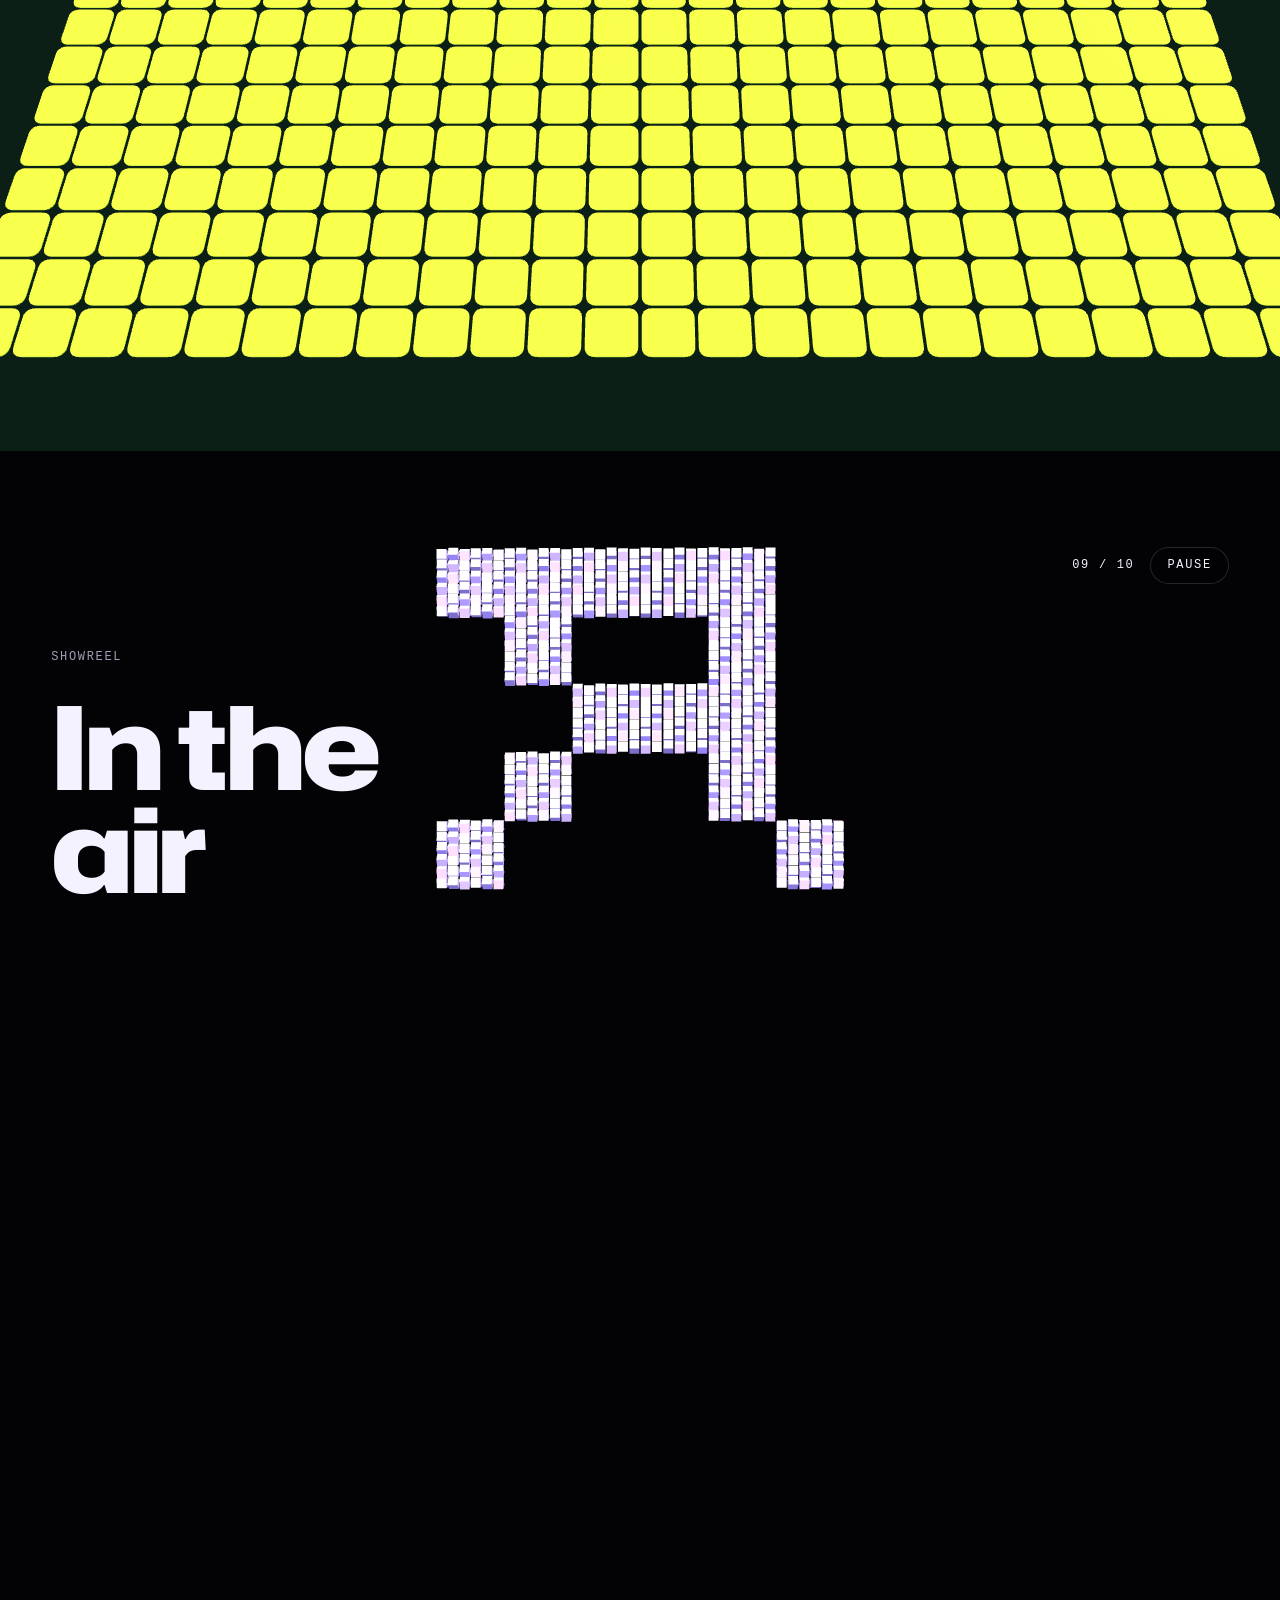
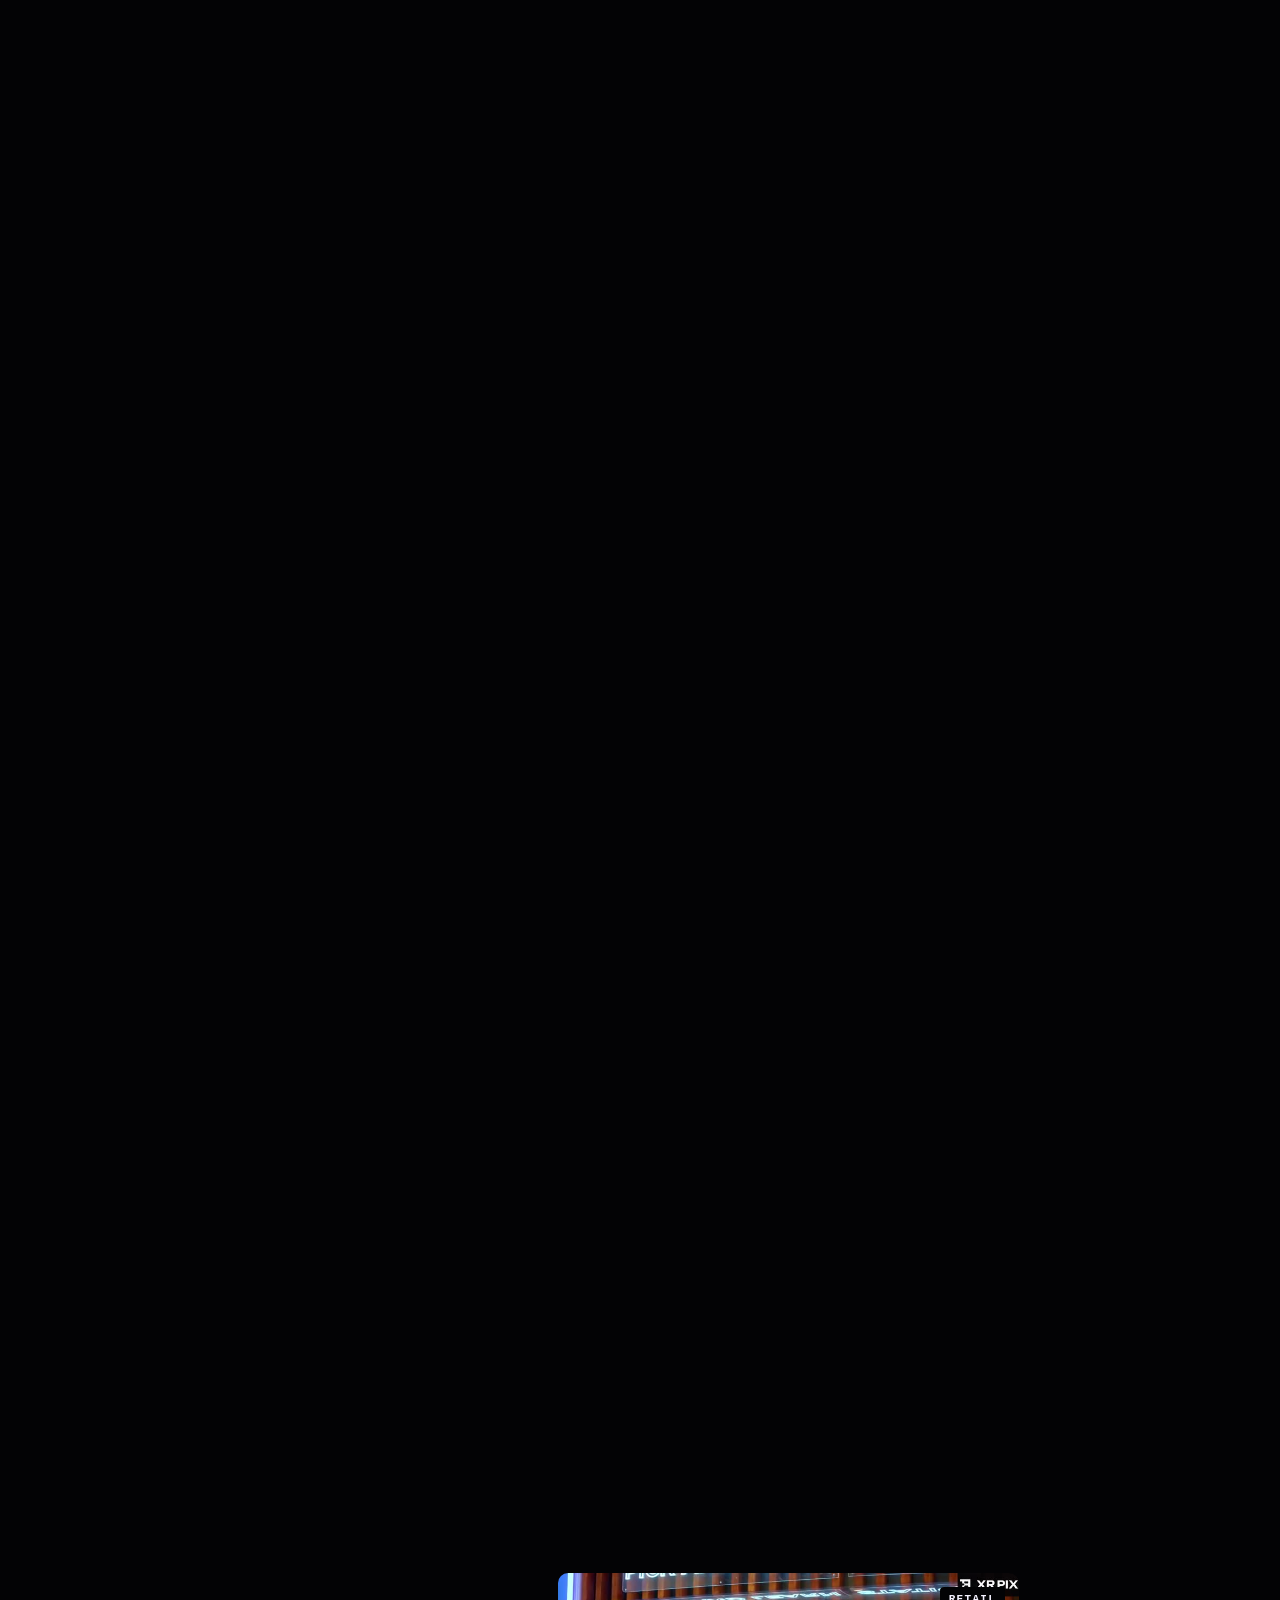
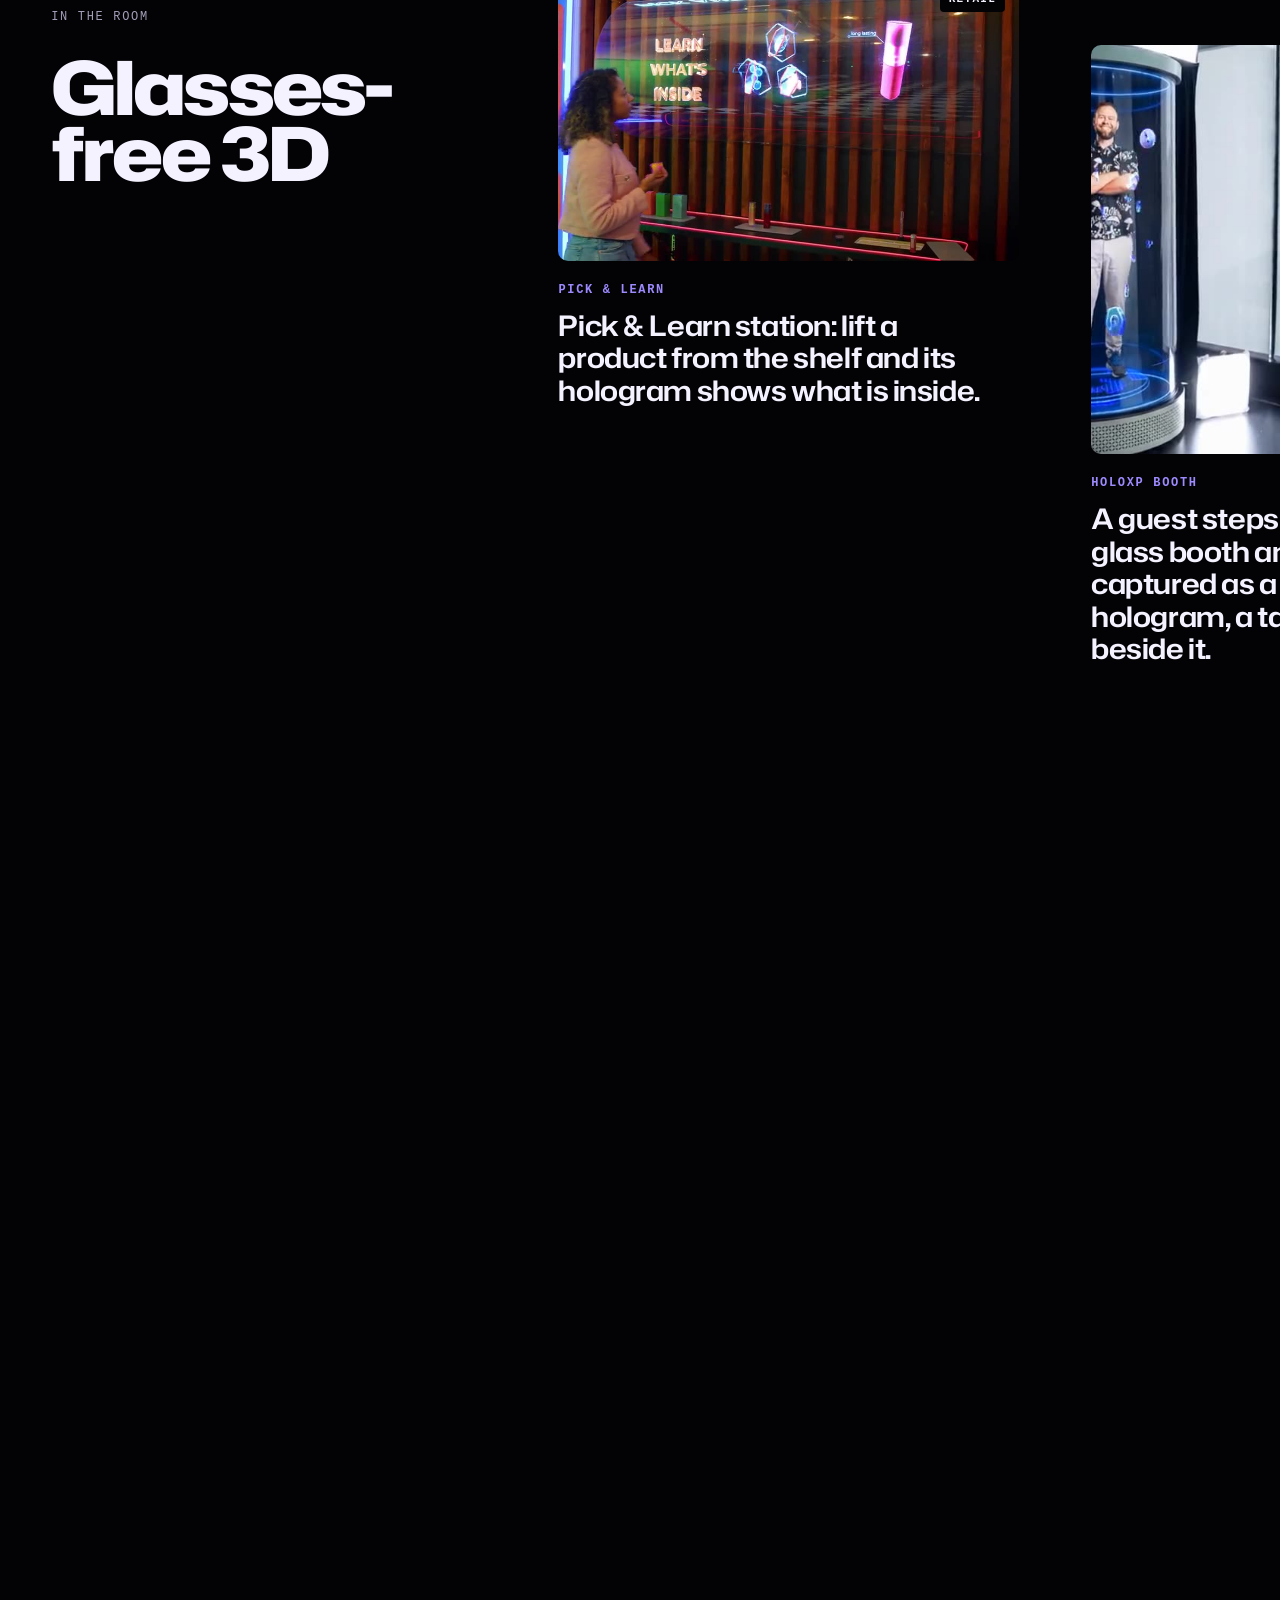
==== commit 112770c3: "Move demo to /new-york/ with redirects from /knicks/; add partner credit to QR card Co-Authored-By: " ====
--- a/index.html
+++ b/index.html
@@ -31,7 +31,7 @@
     <a href="#holograms">Holograms</a>
     <a href="#technology">Technology</a>
     <a href="#holostage">HoloStage</a>
-    <a href="./knicks/">Interactive</a>
+    <a href="./new-york/">Interactive</a>
   </nav>
   <a class="pill" href="./brief/">Start a project</a>
   <a class="menu-btn" id="menuBtn" href="#footer-nav">Menu<span aria-hidden="true">.</span></a>
@@ -47,7 +47,7 @@
       <a href="#holograms">Holograms</a>
       <a href="#technology">Technology</a>
       <a href="#holostage">HoloStage</a>
-      <a href="./knicks/">Interactive</a>
+      <a href="./new-york/">Interactive</a>
       <a href="#contact">Contact</a>
     </nav>
     <p class="mono menu-foot">Custom 3D Holograms</p>
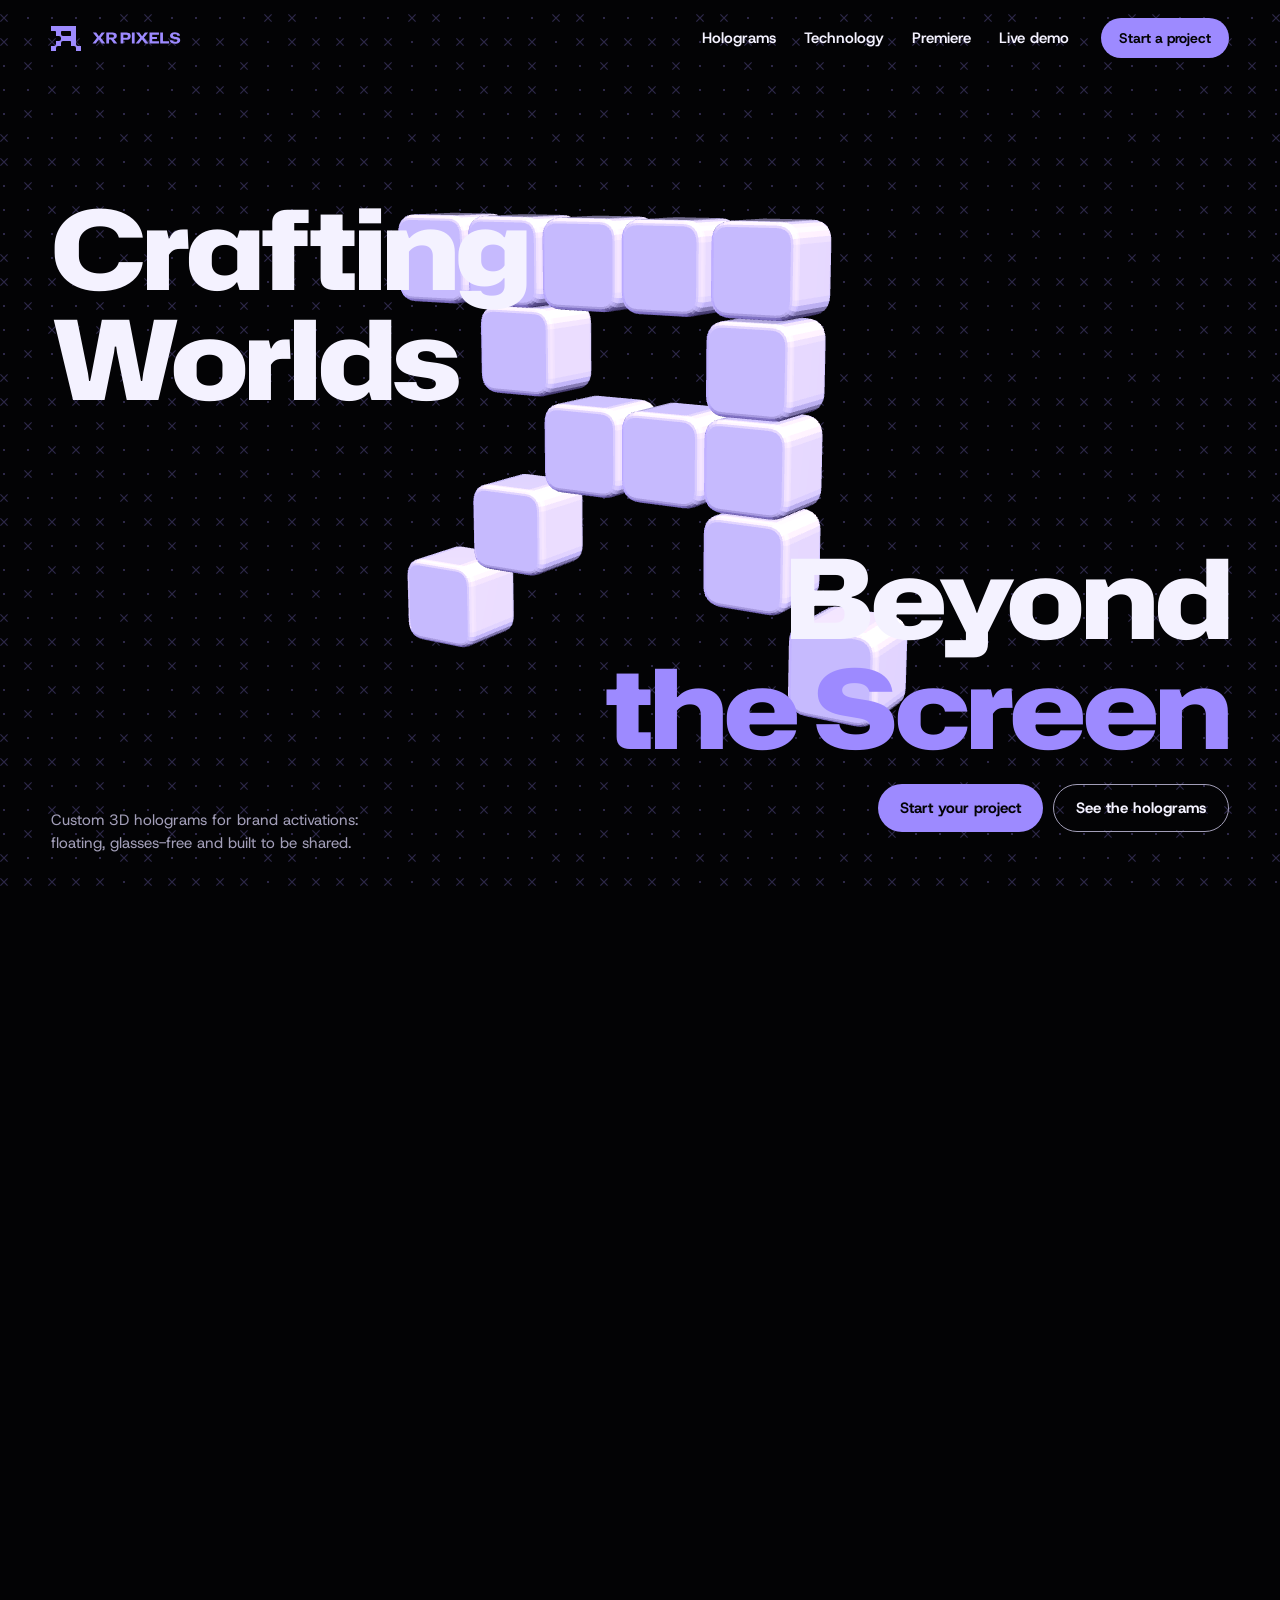
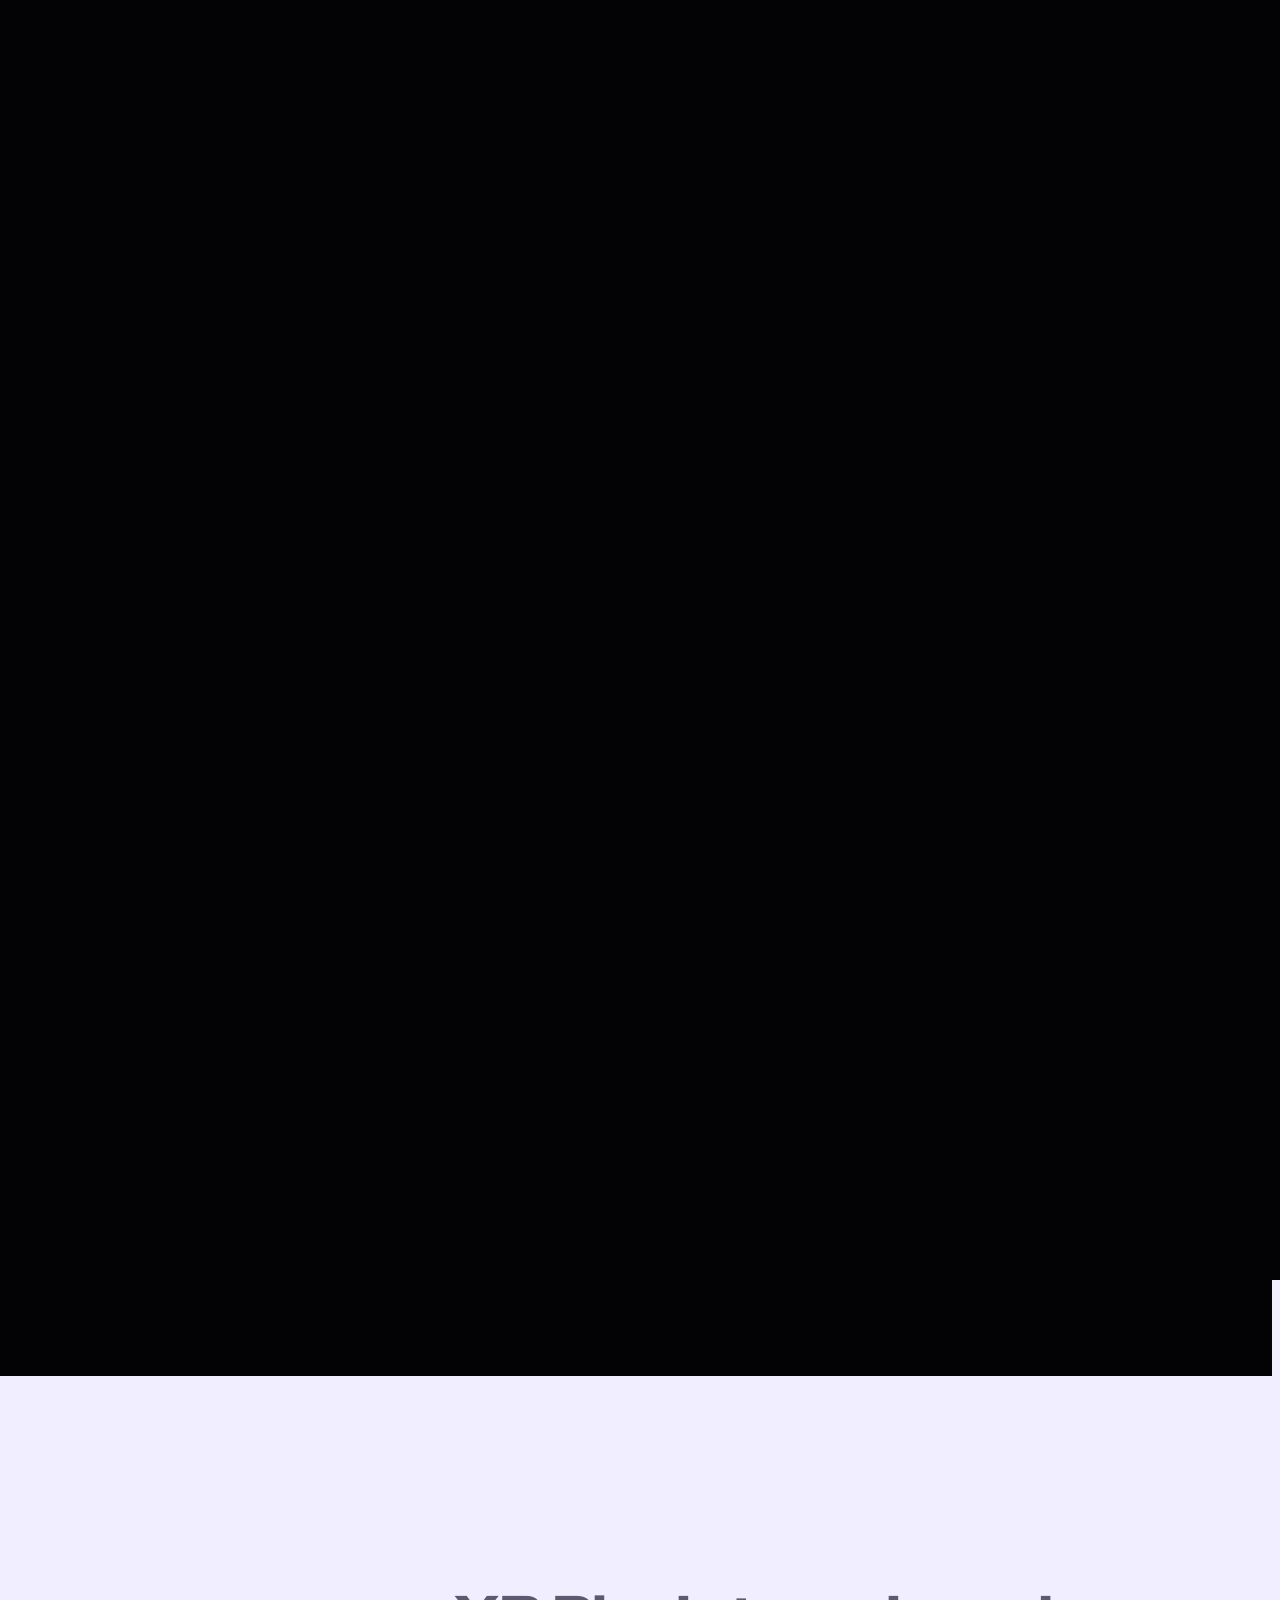
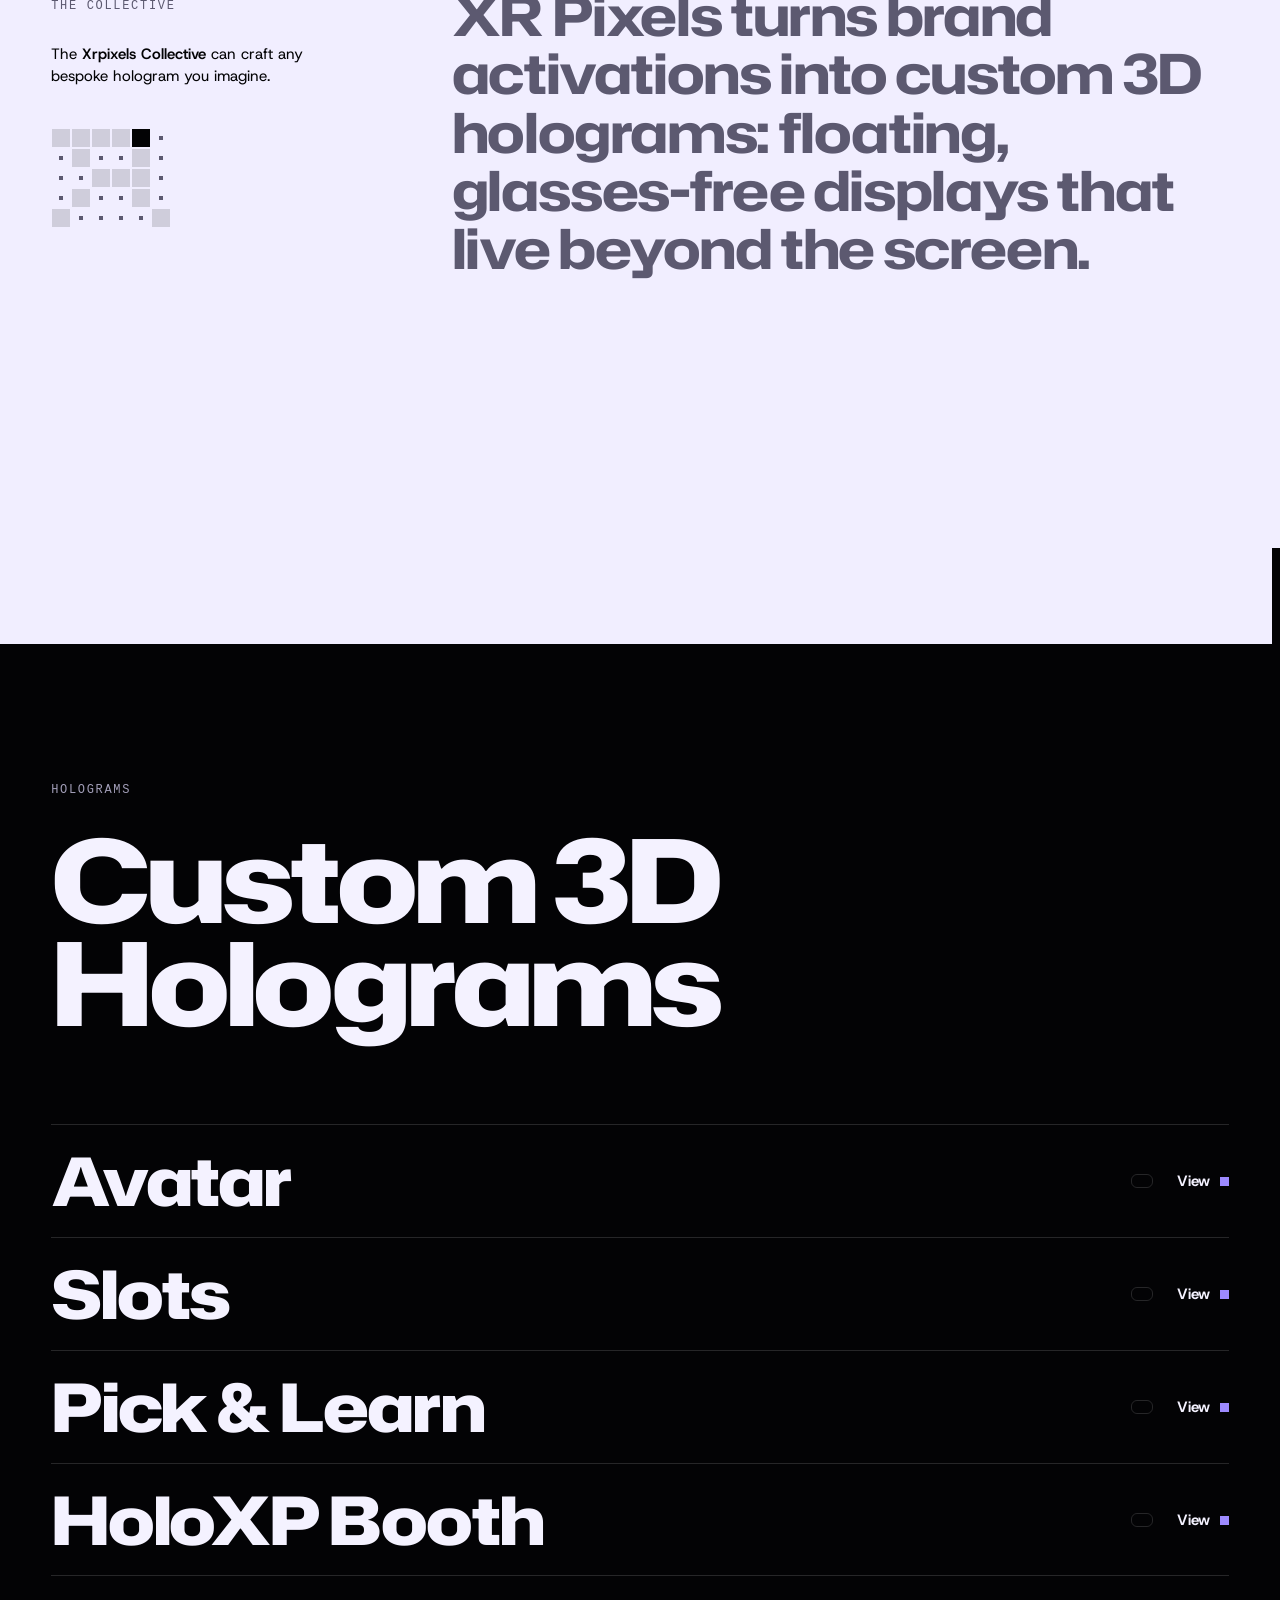
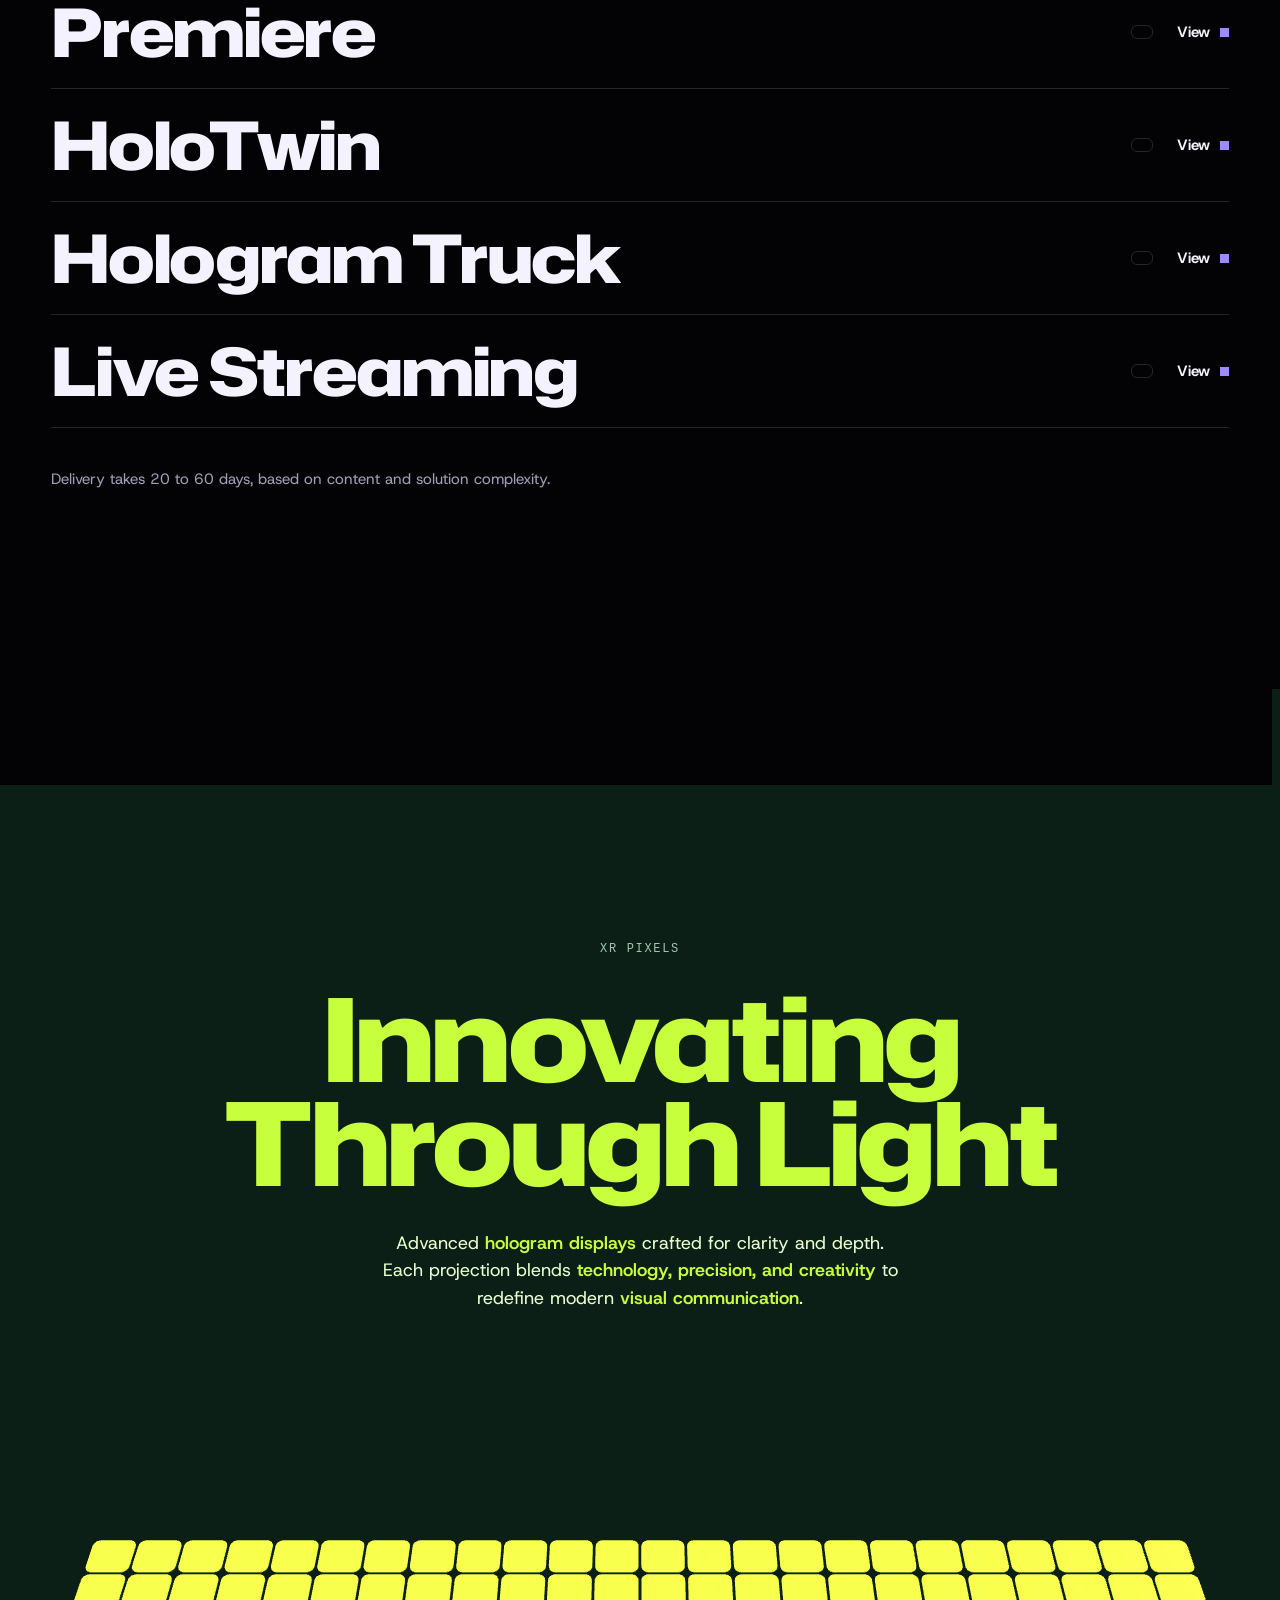
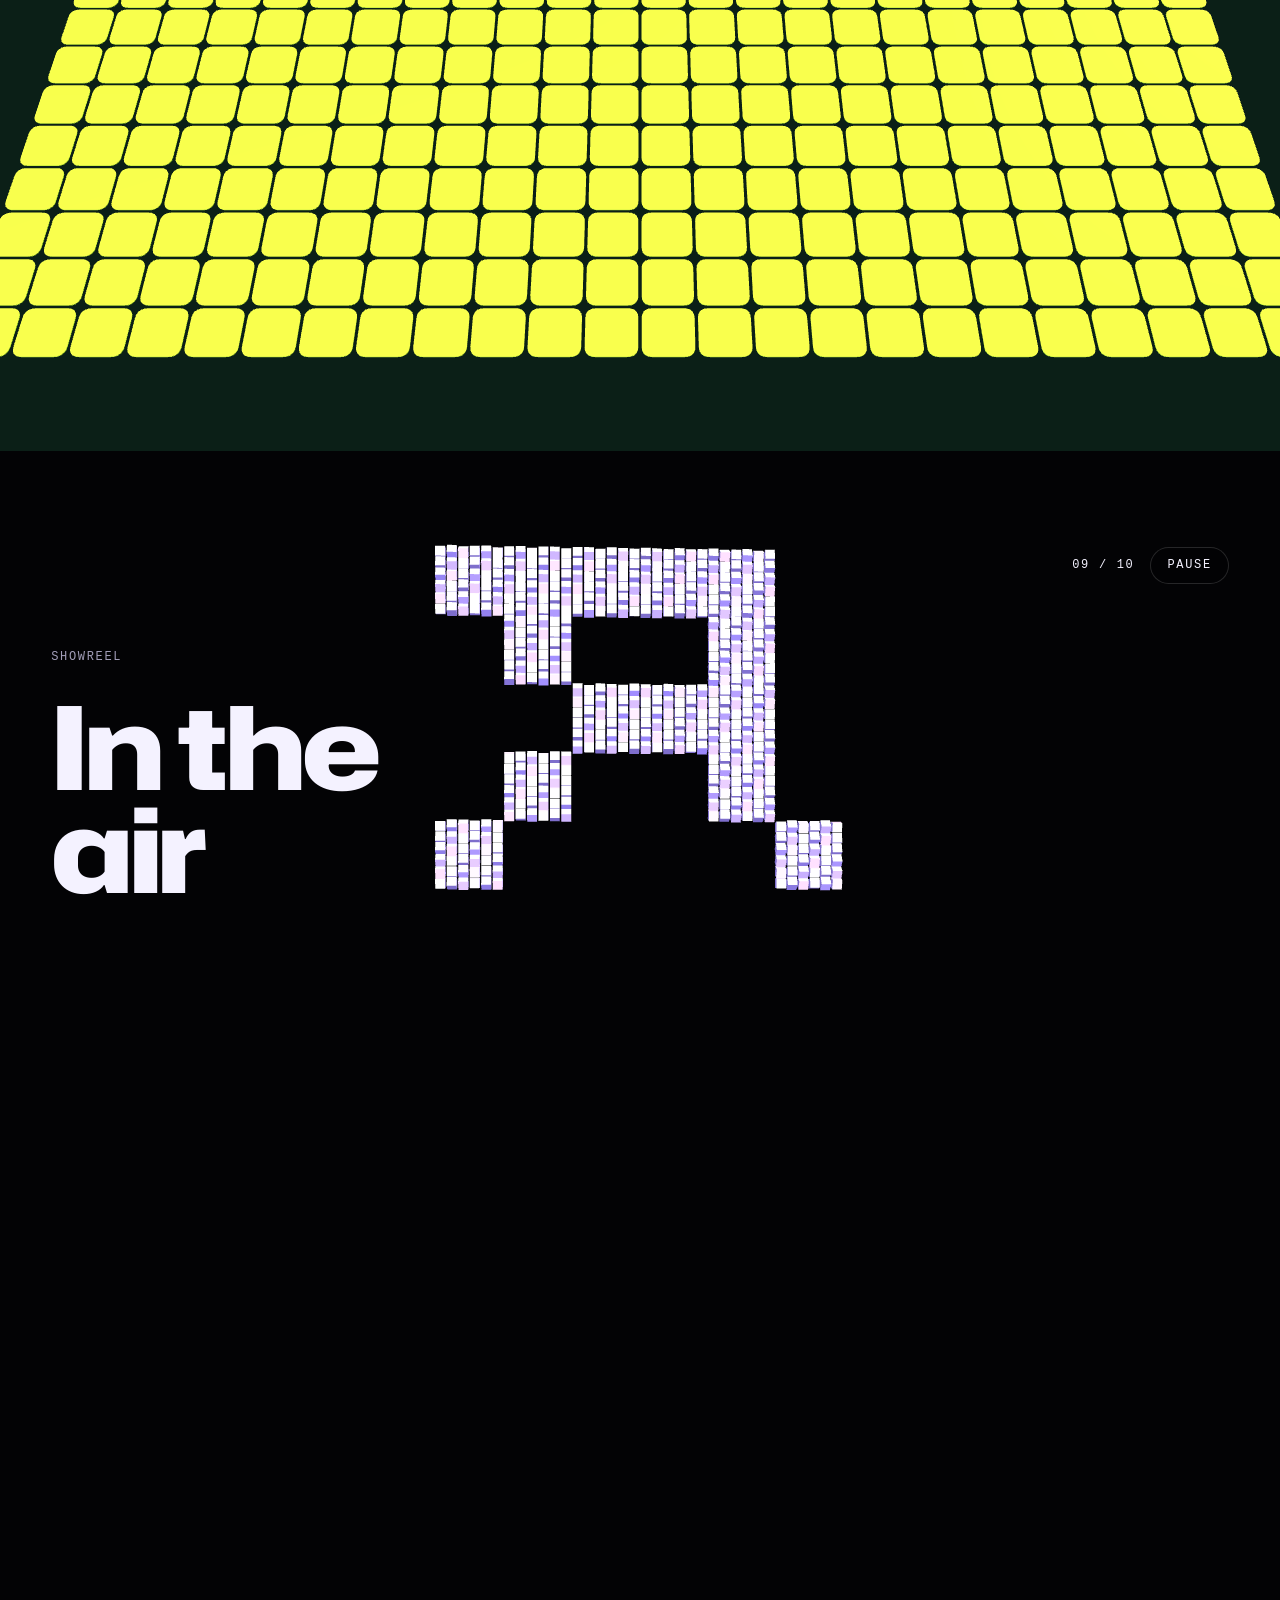
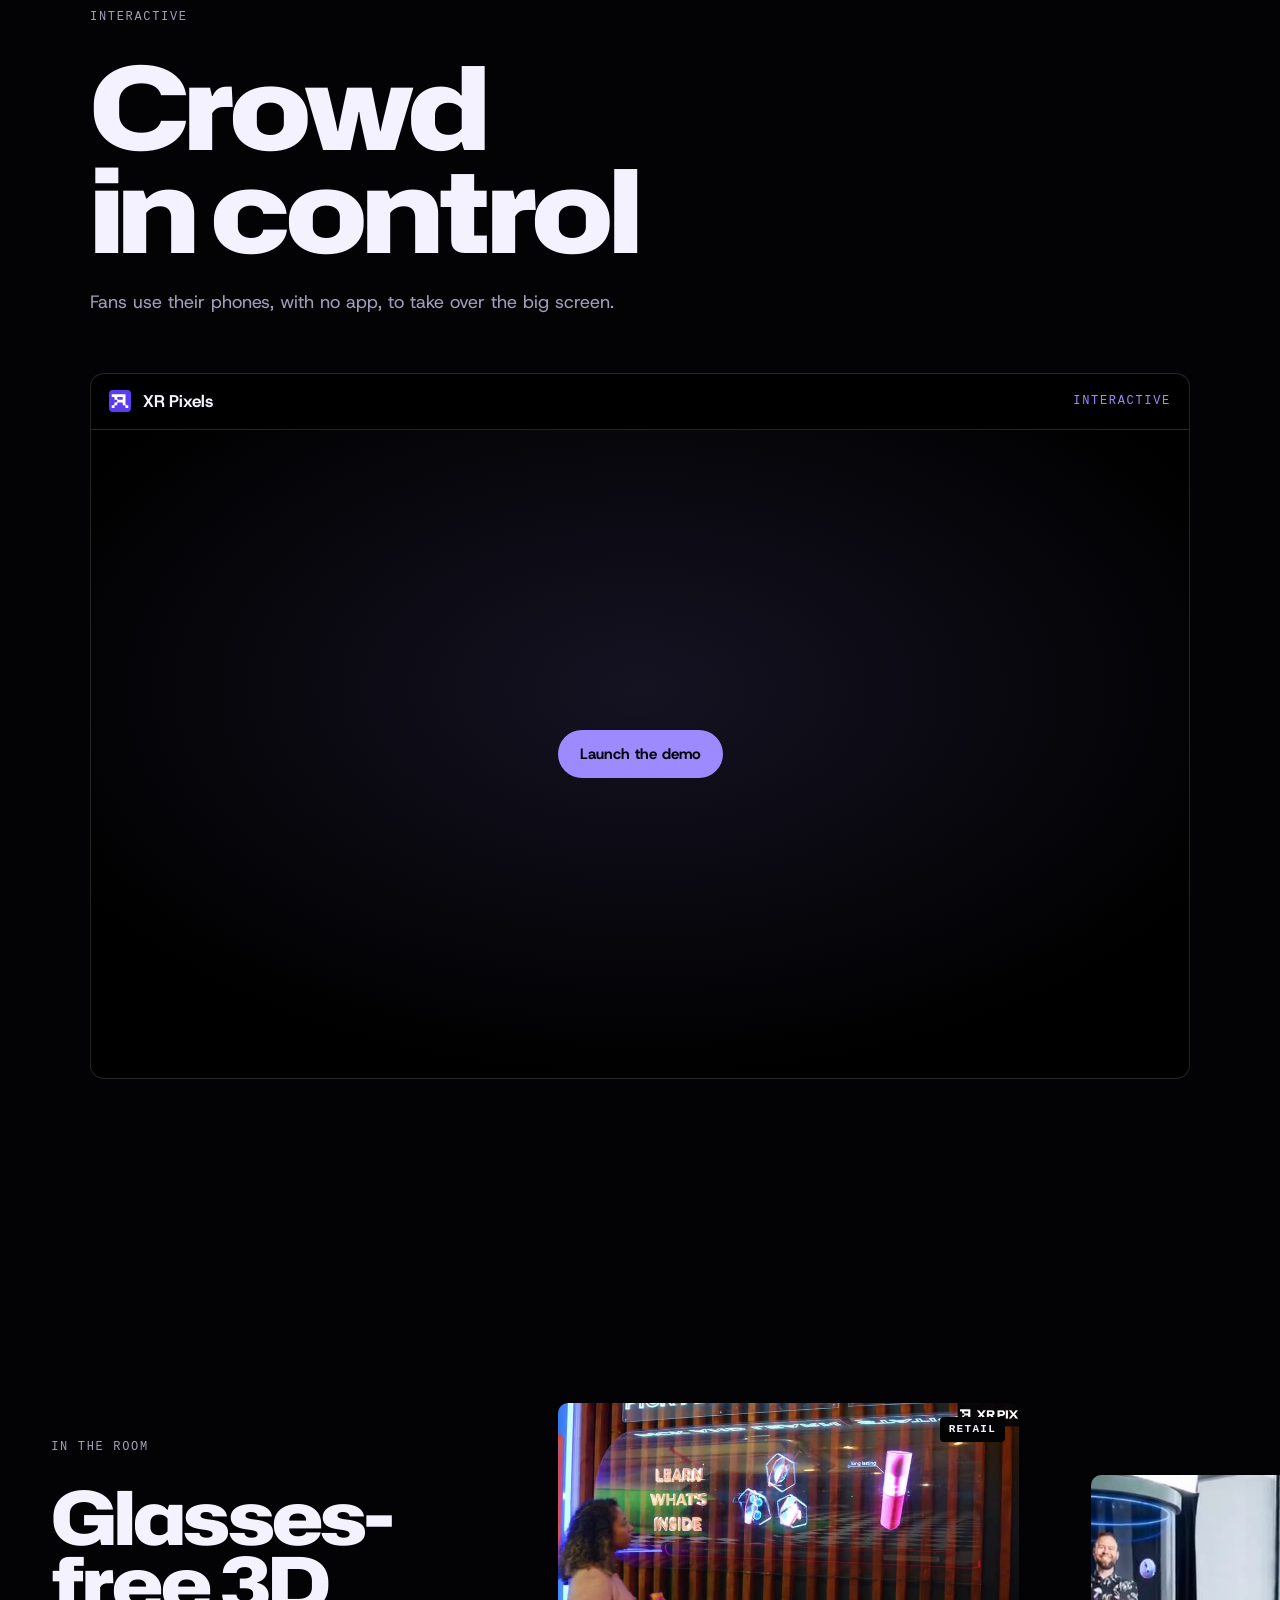
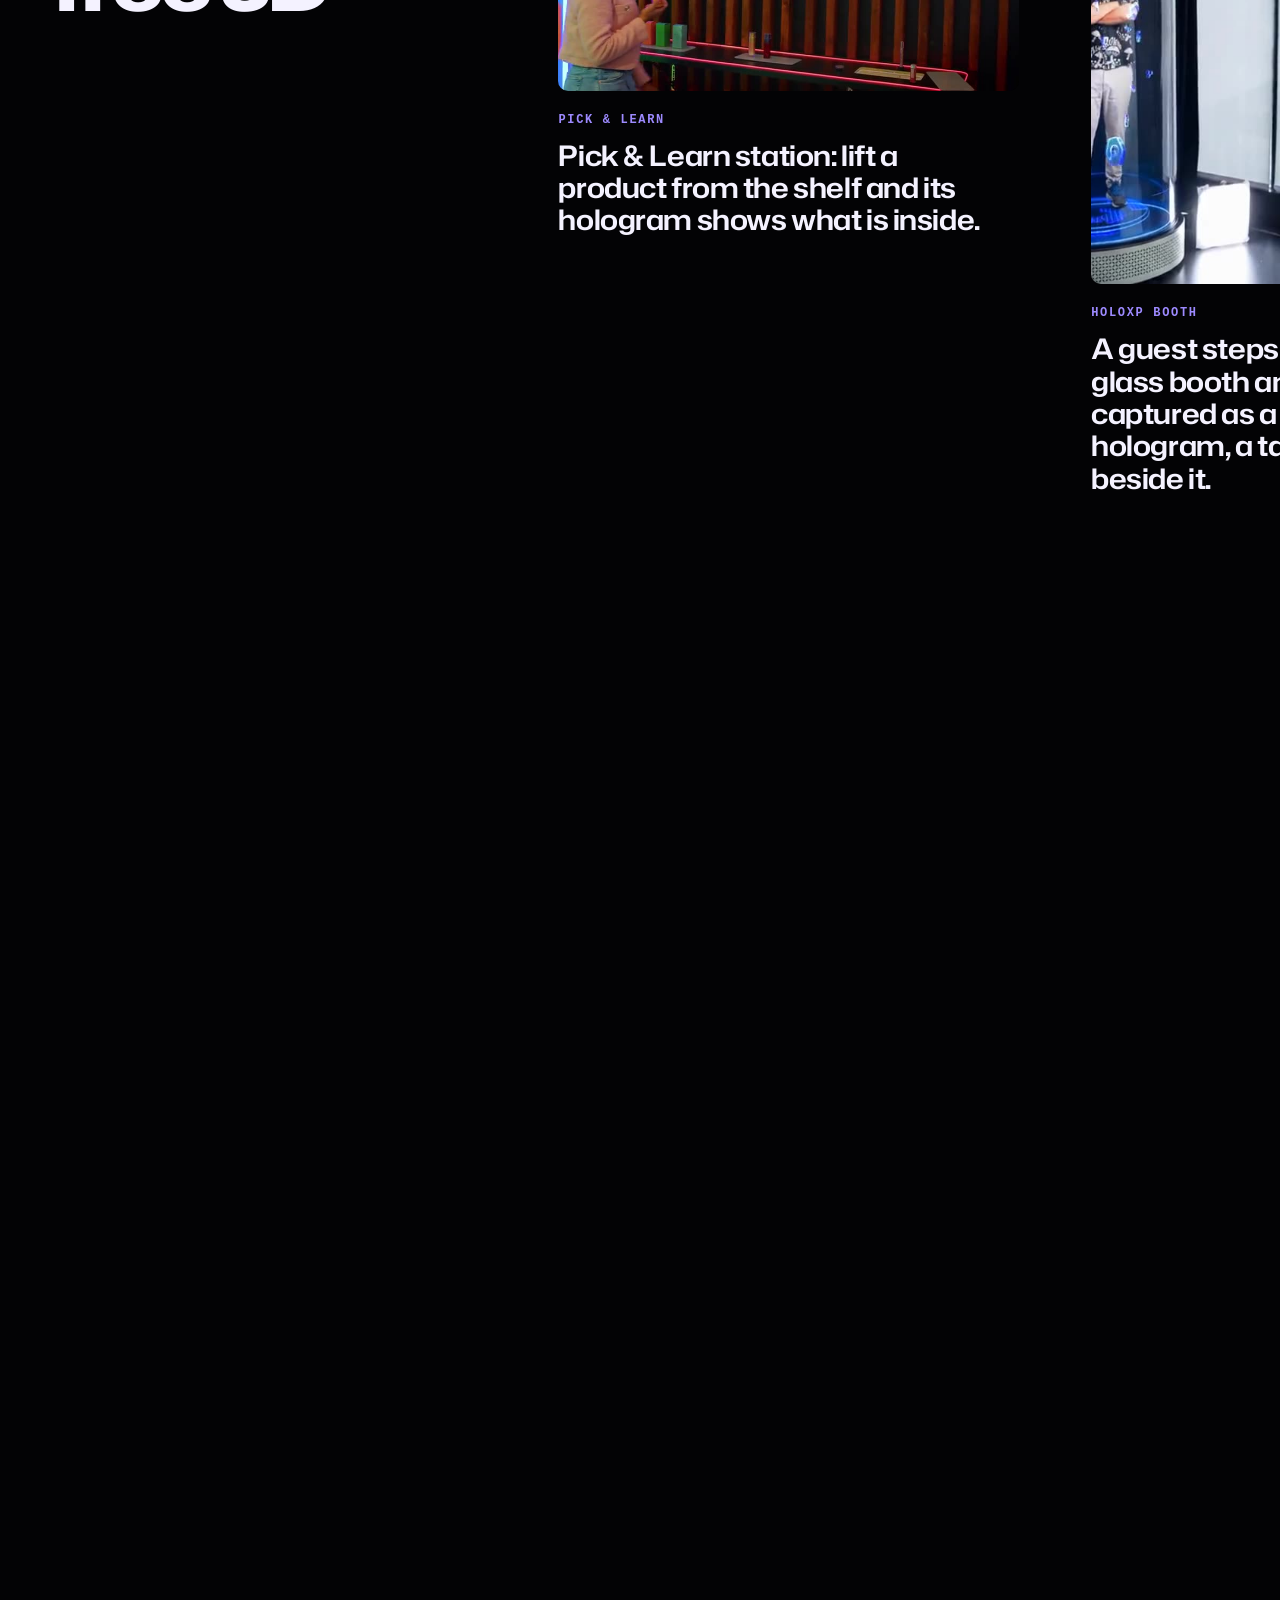
==== commit ca0957b6: "Merge 022655845cef72557aea5e8eb1ef53e788b53735 into e4379e3ee17358a495b00e2e6a2bf57c57db9d8d" ====
--- a/index.html
+++ b/index.html
@@ -30,8 +30,8 @@
   <nav class="links" aria-label="Primary">
     <a href="#holograms">Holograms</a>
     <a href="#technology">Technology</a>
-    <a href="#holostage">HoloStage</a>
-    <a href="./new-york/">Interactive</a>
+    <a href="#premiere">Premiere</a>
+    <a href="./new-york/">Live demo</a>
   </nav>
   <a class="pill" href="./brief/">Start a project</a>
   <a class="menu-btn" id="menuBtn" href="#footer-nav">Menu<span aria-hidden="true">.</span></a>
@@ -46,8 +46,8 @@
     <nav aria-label="Menu">
       <a href="#holograms">Holograms</a>
       <a href="#technology">Technology</a>
-      <a href="#holostage">HoloStage</a>
-      <a href="./new-york/">Interactive</a>
+      <a href="#premiere">Premiere</a>
+      <a href="./new-york/">Live demo</a>
       <a href="#contact">Contact</a>
     </nav>
     <p class="mono menu-foot">Custom 3D Holograms</p>
@@ -75,7 +75,7 @@
   </div>
     <figure class="reveal" aria-hidden="true">
       <img src="./card-premiere.png" alt="" width="760" height="475" decoding="async" fetchpriority="low">
-      <figcaption><span class="mono">The Collective</span><span class="rv-n">HoloStage</span></figcaption>
+      <figcaption><span class="mono">The Collective</span><span class="rv-n">Premiere</span></figcaption>
     </figure>
 </section>
 
@@ -104,7 +104,7 @@
     <li><a href="./holo/live-slots.mp4" class="row shot" data-shot="./holo/live-slots.jpg" data-vid="./holo/live-slots.mp4" data-label="Slots"><span class="r-n">Slots</span><span class="r-t mono"></span><span class="r-v">View</span><img class="r-th" src="./holo/live-slots.jpg" alt="" width="960" height="540" loading="lazy" decoding="async"></a></li>
     <li><a href="./holo/live-picklearn.mp4" class="row shot" data-shot="./holo/live-picklearn.jpg" data-vid="./holo/live-picklearn.mp4" data-label="Pick &amp; Learn"><span class="r-n">Pick &amp; Learn</span><span class="r-t mono"></span><span class="r-v">View</span><img class="r-th" src="./holo/live-picklearn.jpg" alt="" width="960" height="540" loading="lazy" decoding="async"></a></li>
     <li><a href="./holo/live-holobooth.mp4" class="row shot" data-shot="./holo/live-holobooth.jpg" data-vid="./holo/live-holobooth.mp4" data-label="HoloXP Booth"><span class="r-n">HoloXP Booth</span><span class="r-t mono"></span><span class="r-v">View</span><img class="r-th" src="./holo/live-holobooth.jpg" alt="" width="960" height="540" loading="lazy" decoding="async"></a></li>
-    <li><a href="./holo/live-giant-head.mp4" class="row shot" data-shot="./holo/live-giant-head.jpg" data-vid="./holo/live-giant-head.mp4" data-label="HoloStage"><span class="r-n">HoloStage</span><span class="r-t mono"></span><span class="r-v">View</span><img class="r-th" src="./holo/live-giant-head.jpg" alt="" width="960" height="540" loading="lazy" decoding="async"></a></li>
+    <li><a href="./holo/live-giant-head.mp4" class="row shot" data-shot="./holo/live-giant-head.jpg" data-vid="./holo/live-giant-head.mp4" data-label="Premiere"><span class="r-n">Premiere</span><span class="r-t mono"></span><span class="r-v">View</span><img class="r-th" src="./holo/live-giant-head.jpg" alt="" width="960" height="540" loading="lazy" decoding="async"></a></li>
     <li><a href="./holo/live-avatar-desk.mp4" class="row shot" data-shot="./holo/live-avatar-desk.jpg" data-vid="./holo/live-avatar-desk.mp4" data-label="HoloTwin"><span class="r-n">HoloTwin</span><span class="r-t mono"></span><span class="r-v">View</span><img class="r-th" src="./holo/live-avatar-desk.jpg" alt="" width="960" height="540" loading="lazy" decoding="async"></a></li>
     <li><a href="./holo/live-boxing-strip.mp4" class="row shot" data-shot="./holo/live-boxing-strip.jpg" data-vid="./holo/live-boxing-strip.mp4" data-label="Hologram Truck"><span class="r-n">Hologram Truck</span><span class="r-t mono"></span><span class="r-v">View</span><img class="r-th" src="./holo/live-boxing-strip.jpg" alt="" width="640" height="360" loading="lazy" decoding="async"></a></li>
     <li><a href="./holo/live-streaming.mp4" class="row shot" data-shot="./holo/live-streaming.jpg" data-vid="./holo/live-streaming.mp4" data-label="Live Streaming"><span class="r-n">Live Streaming</span><span class="r-t mono"></span><span class="r-v">View</span><img class="r-th" src="./holo/live-streaming.jpg" alt="" width="960" height="540" loading="lazy" decoding="async"></a></li>
@@ -147,6 +147,21 @@
   </ol>
 </section>
 
+<!-- 5c · Interactive: Volta's fan-interaction showcase, framed under an XR Pixels bar (Volta's own top bar is cropped off) -->
+<section class="interactive" id="interactive" data-theme="dark" aria-labelledby="ix-title">
+  <div class="ix-head">
+    <p class="mono idx">Interactive</p>
+    <h2 class="display" id="ix-title">Crowd<br>in control</h2>
+    <p class="ix-lead">Fans use their phones, with no app, to take over the big screen.</p>
+  </div>
+  <div class="ix-frame">
+    <div class="ix-bar"><img src="./favicon.svg" alt="" width="22" height="22"><span class="ix-name">XR Pixels</span><span class="mono">Interactive</span></div>
+    <div class="ix-view" data-src="https://voltainteractive.com/make-anything">
+      <button class="ix-load btn solid" type="button">Launch the demo</button>
+    </div>
+  </div>
+</section>
+
 <!-- 6 · Pinned horizontal gallery (mr-5..7 case rows: tags above, caption below) -->
 <section class="work" id="work" data-theme="dark">
   <div class="track">
@@ -182,9 +197,9 @@
       <span class="media"><video muted loop playsinline preload="none" poster="./holo/live-streaming.jpg" data-src="./holo/live-streaming.mp4"></video><span class="tags"><i>Event</i></span><span class="pix"></span></span>
       <span class="c-name">Live Streaming</span><span class="c-cap">A guest beside her live hologram, both in the same pink suit.</span>
     </a>
-    <a href="./holo/live-ellipse-bottle.mp4" class="case shot" data-shot="./holo/live-ellipse-bottle.jpg" data-vid="./holo/live-ellipse-bottle.mp4" data-label="HoloStage">
+    <a href="./holo/live-ellipse-bottle.mp4" class="case shot" data-shot="./holo/live-ellipse-bottle.jpg" data-vid="./holo/live-ellipse-bottle.mp4" data-label="Premiere">
       <span class="media"><video muted loop playsinline preload="none" poster="./holo/live-ellipse-bottle.jpg" data-src="./holo/live-ellipse-bottle.mp4"></video><span class="tags"><i>Retail</i></span><span class="pix"></span></span>
-      <span class="c-name">HoloStage</span><span class="c-cap">A bottle hologram turning inside a glass cylinder, flowers orbiting it.</span>
+      <span class="c-name">Premiere</span><span class="c-cap">A bottle hologram turning inside a glass cylinder, flowers orbiting it.</span>
     </a>
     <a href="./holo/live-race-car.mp4" class="case shot" data-shot="./holo/live-race-car.jpg" data-vid="./holo/live-race-car.mp4" data-label="Race car">
       <span class="media"><video muted loop playsinline preload="none" poster="./holo/live-race-car.jpg" data-src="./holo/live-race-car.mp4"></video><span class="tags"><i>Display</i></span><span class="pix"></span></span>
@@ -213,14 +228,14 @@
   </div>
 </section>
 
-<!-- 7 · HoloStage feature + giant link list (mr-8) -->
-<section class="premiere" id="holostage" data-theme="dark">
+<!-- 7 · Premiere feature + giant link list (mr-8) -->
+<section class="premiere" id="premiere" data-theme="dark">
   <div class="pframe">
-    <video src="./holo/live-giant-head.mp4" poster="./holo/live-giant-head.jpg" muted loop playsinline autoplay preload="metadata" aria-label="HoloStage hologram display: a giant hologram head above the crowd"></video>
+    <video src="./holo/live-giant-head.mp4" poster="./holo/live-giant-head.jpg" muted loop playsinline autoplay preload="metadata" aria-label="Premiere hologram display: a giant hologram head above the crowd"></video>
     <div class="p-copy">
-      <p class="mono idx">HoloStage Display</p>
+      <p class="mono idx">Premiere Display</p>
       <h2 class="display">Shaping Tomorrow<br>with <span class="uv">Holograms</span></h2>
-      <a href="./holo/live-giant-head.mp4" class="btn ghost shot" data-shot="./holo/live-giant-head.jpg" data-vid="./holo/live-giant-head.mp4" data-label="HoloStage">View HoloStage</a>
+      <a href="./holo/live-giant-head.mp4" class="btn ghost shot" data-shot="./holo/live-giant-head.jpg" data-vid="./holo/live-giant-head.mp4" data-label="Premiere">View Premiere</a>
     </div>
   </div>
   <div class="together grid6">
@@ -264,7 +279,7 @@
 <footer class="foot" data-theme="dark">
   <div class="cols">
     <nav class="f-nav" id="footer-nav" aria-label="Footer" tabindex="-1">
-      <a href="#holograms">Holograms</a><a href="#technology">Technology</a><a href="#holostage">HoloStage</a><a href="#contact">Contact</a>
+      <a href="#holograms">Holograms</a><a href="#technology">Technology</a><a href="#premiere">Premiere</a><a href="#contact">Contact</a>
     </nav>
     <div><p class="mono">Legal</p><a href="./privacy.html">Privacy Policy</a></div>
     <div><p class="mono">General enquiries</p><a href="mailto:marketing@xrpixels.com">marketing@xrpixels.com</a></div>
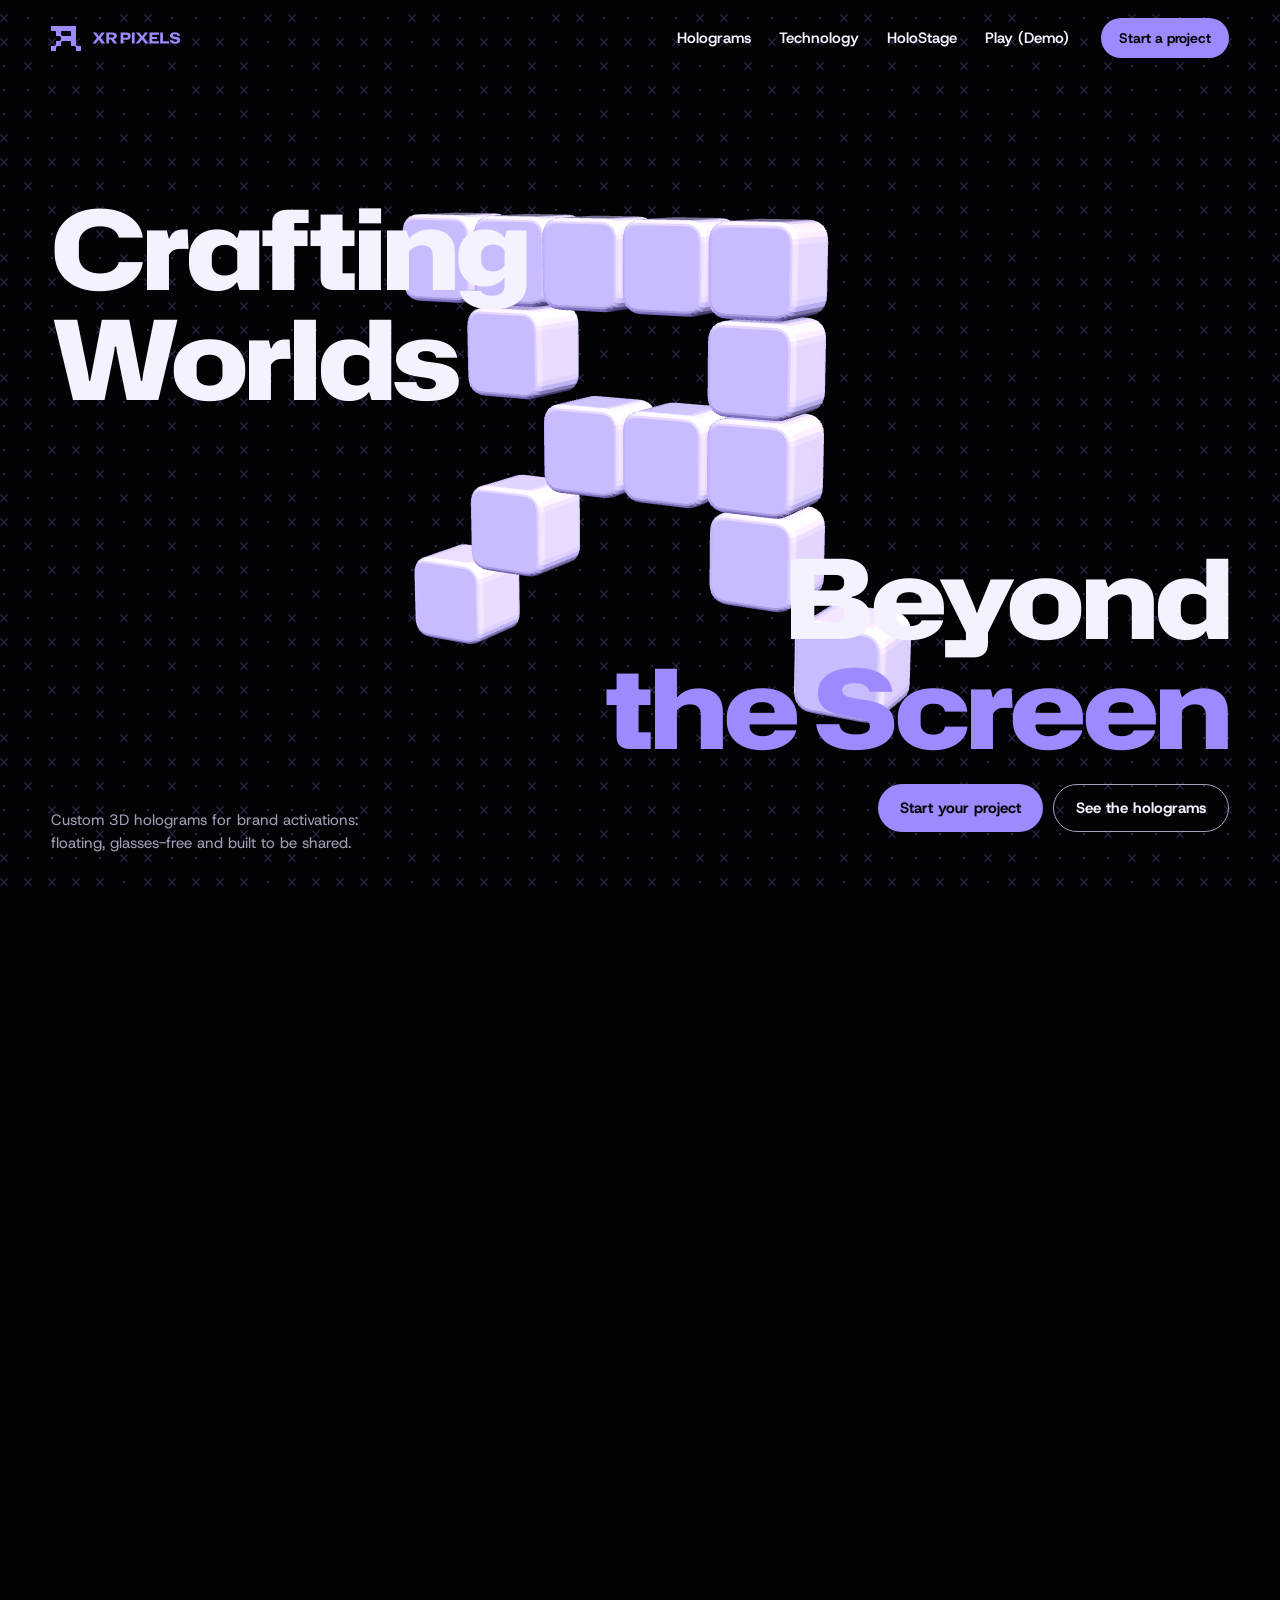
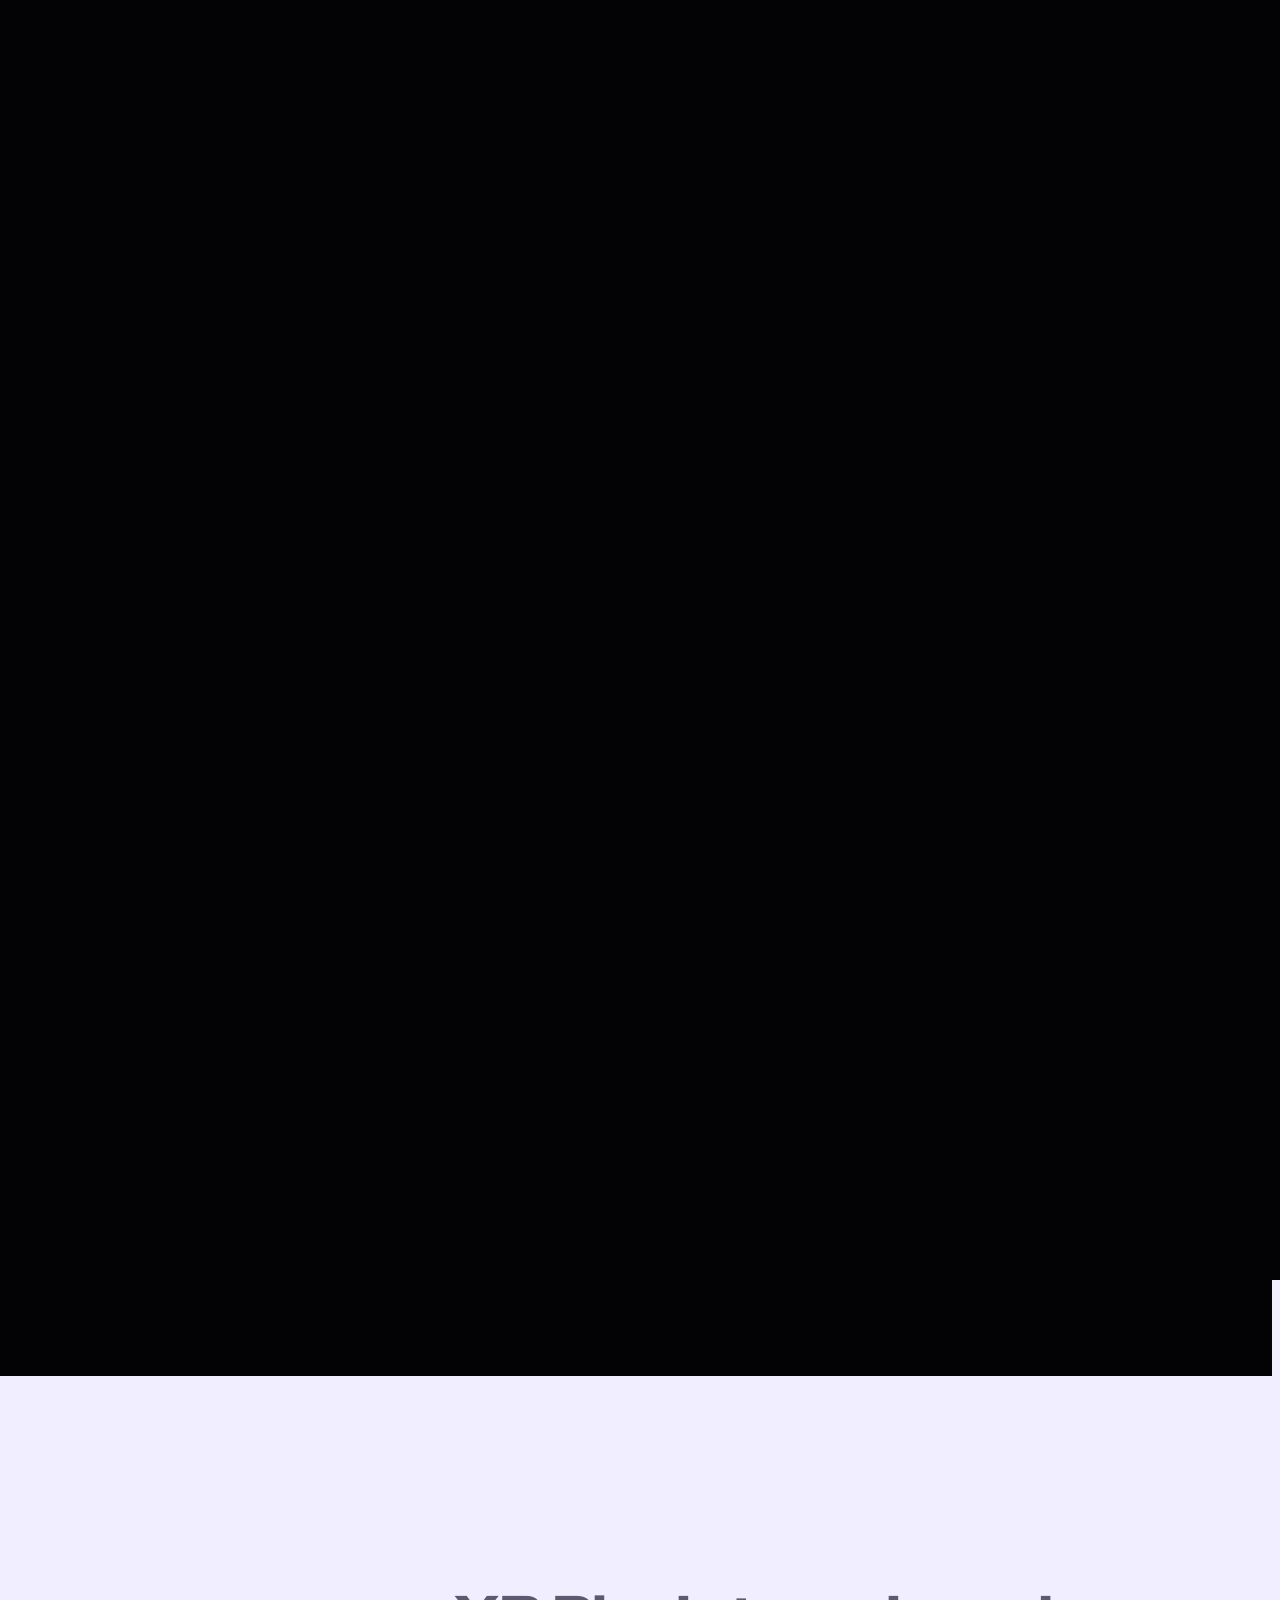
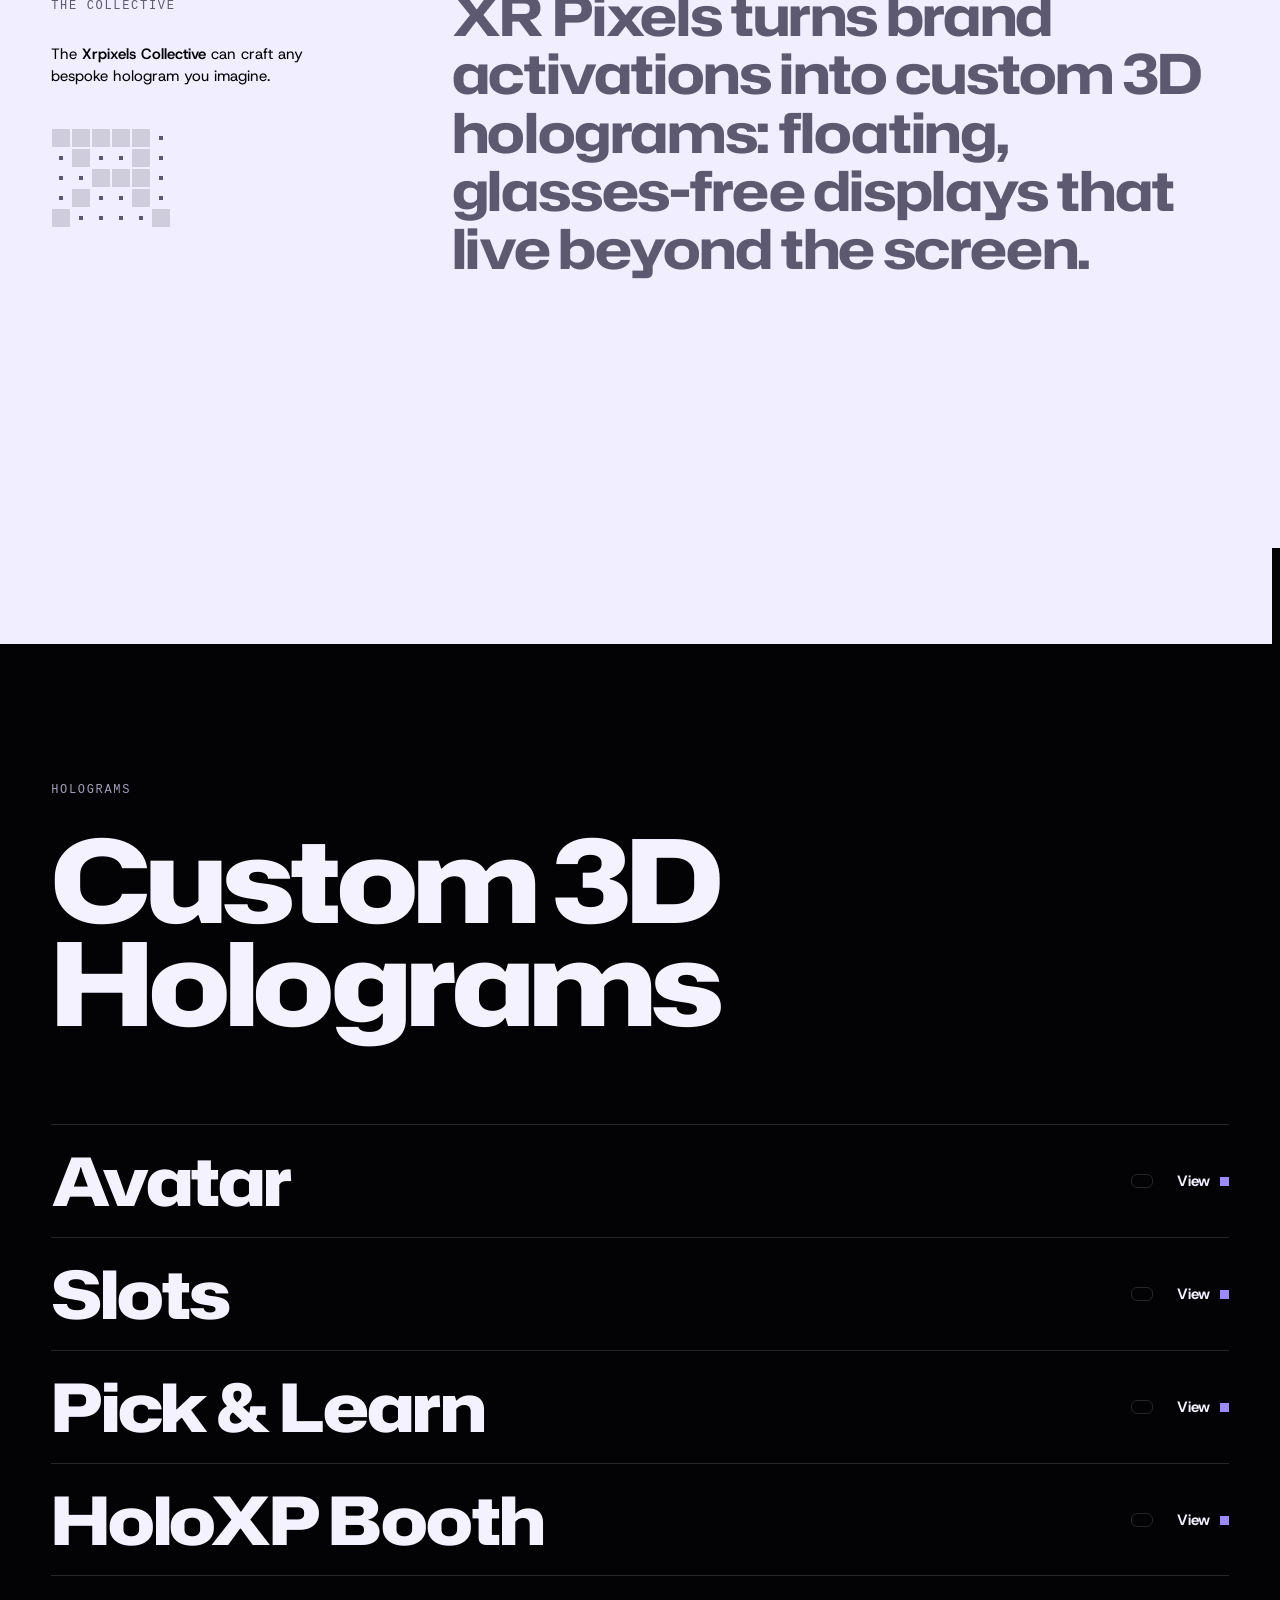
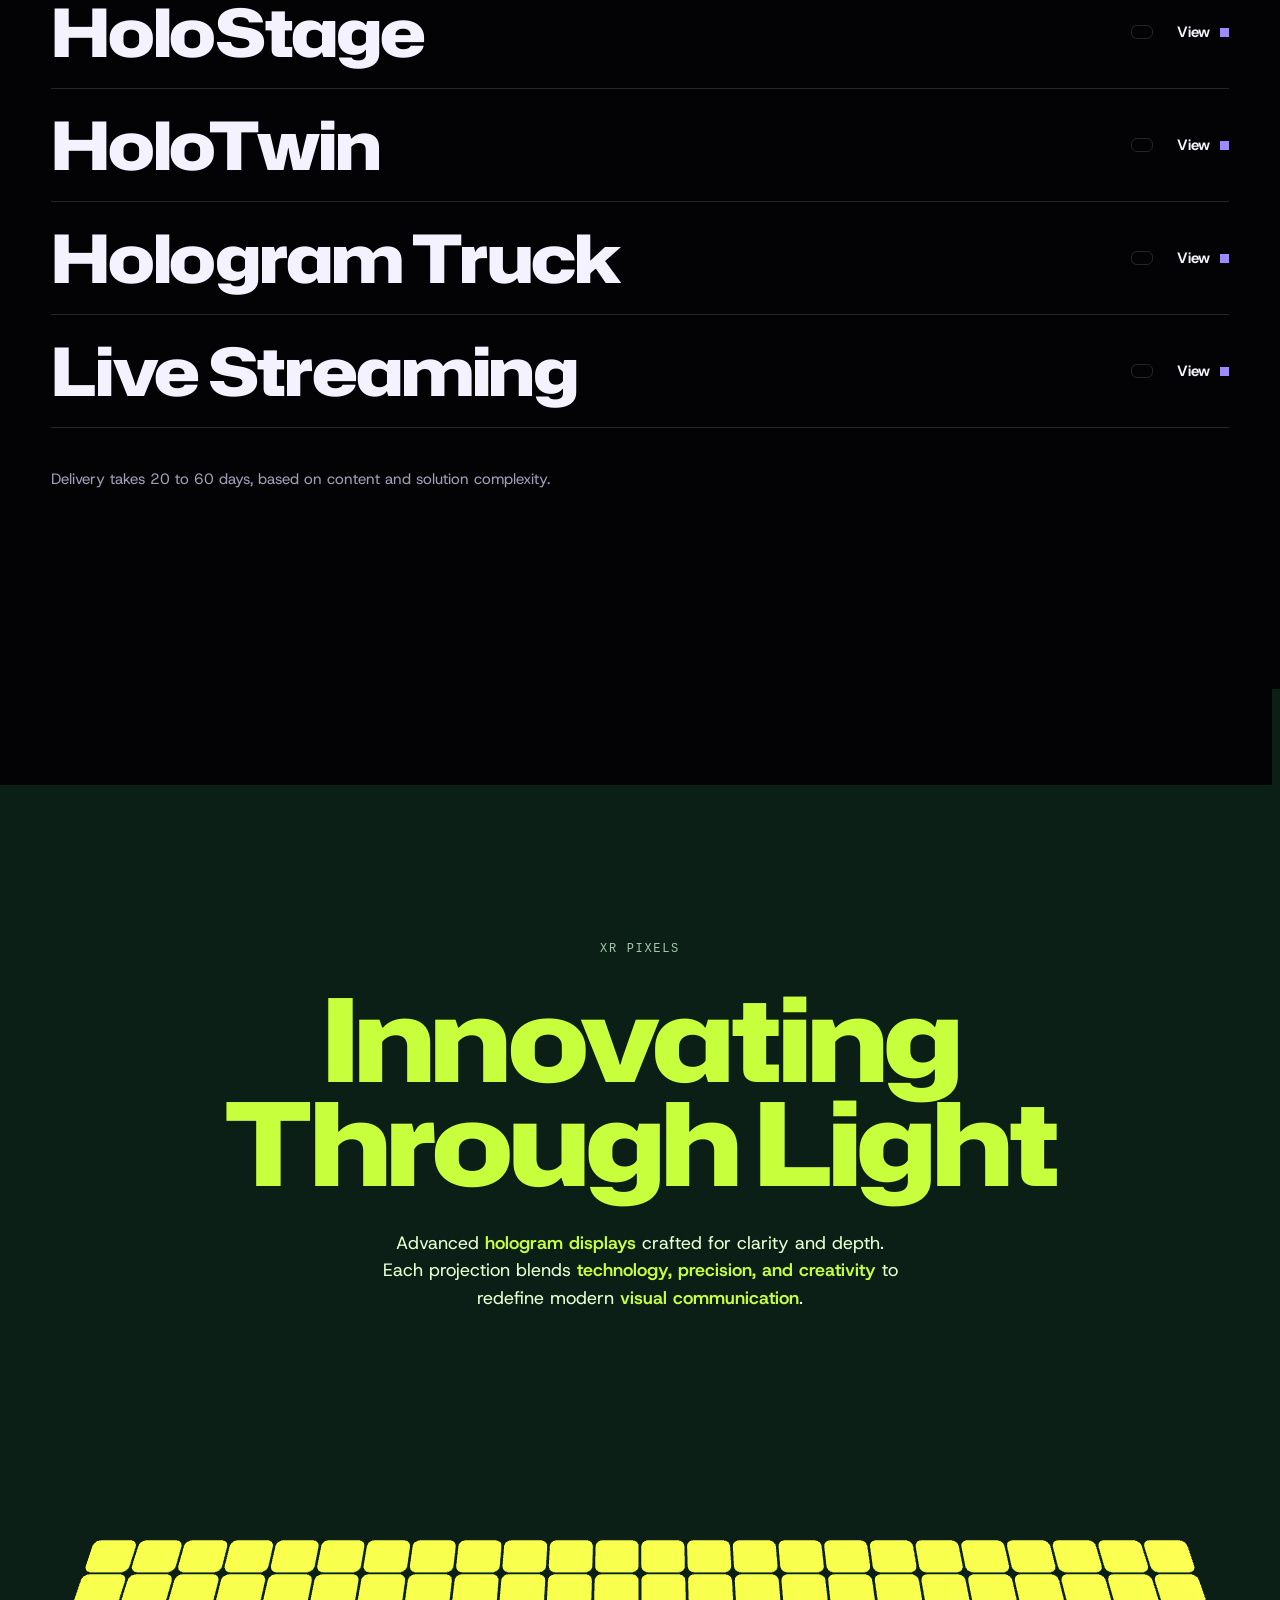
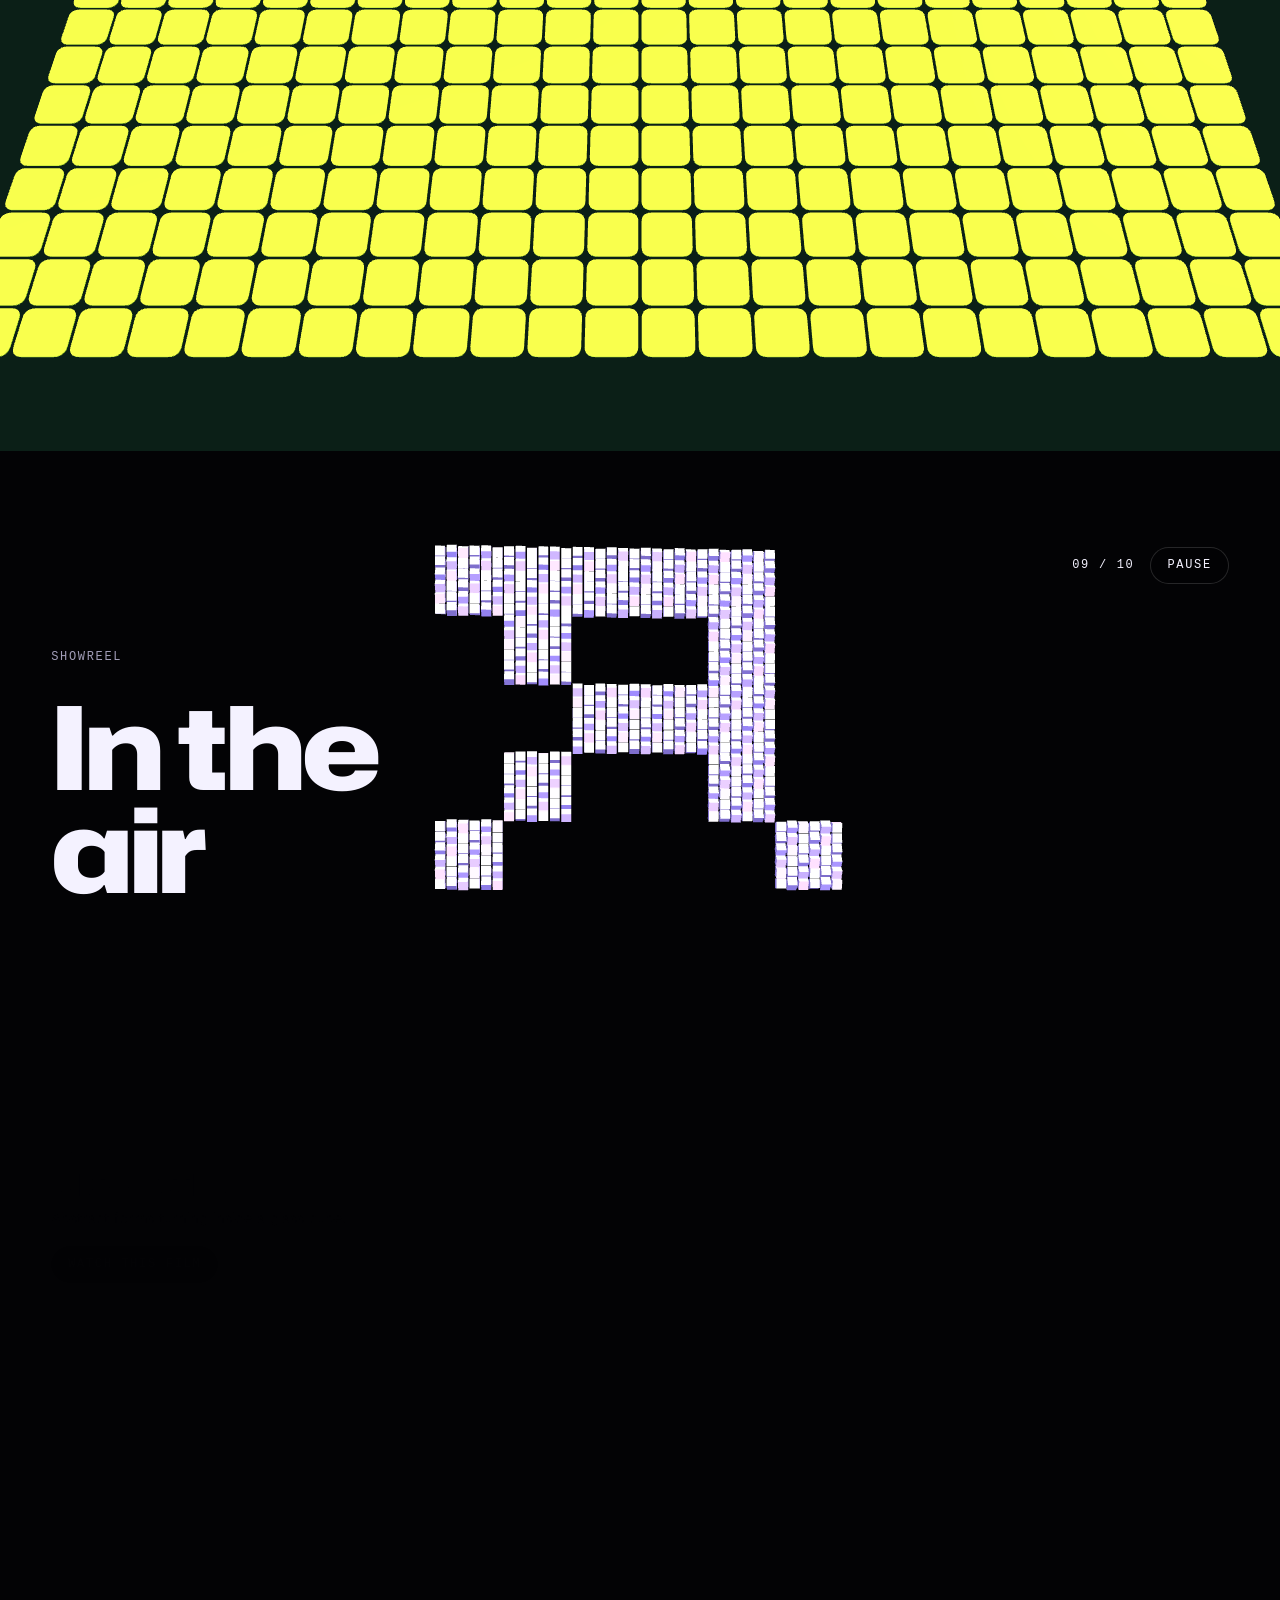
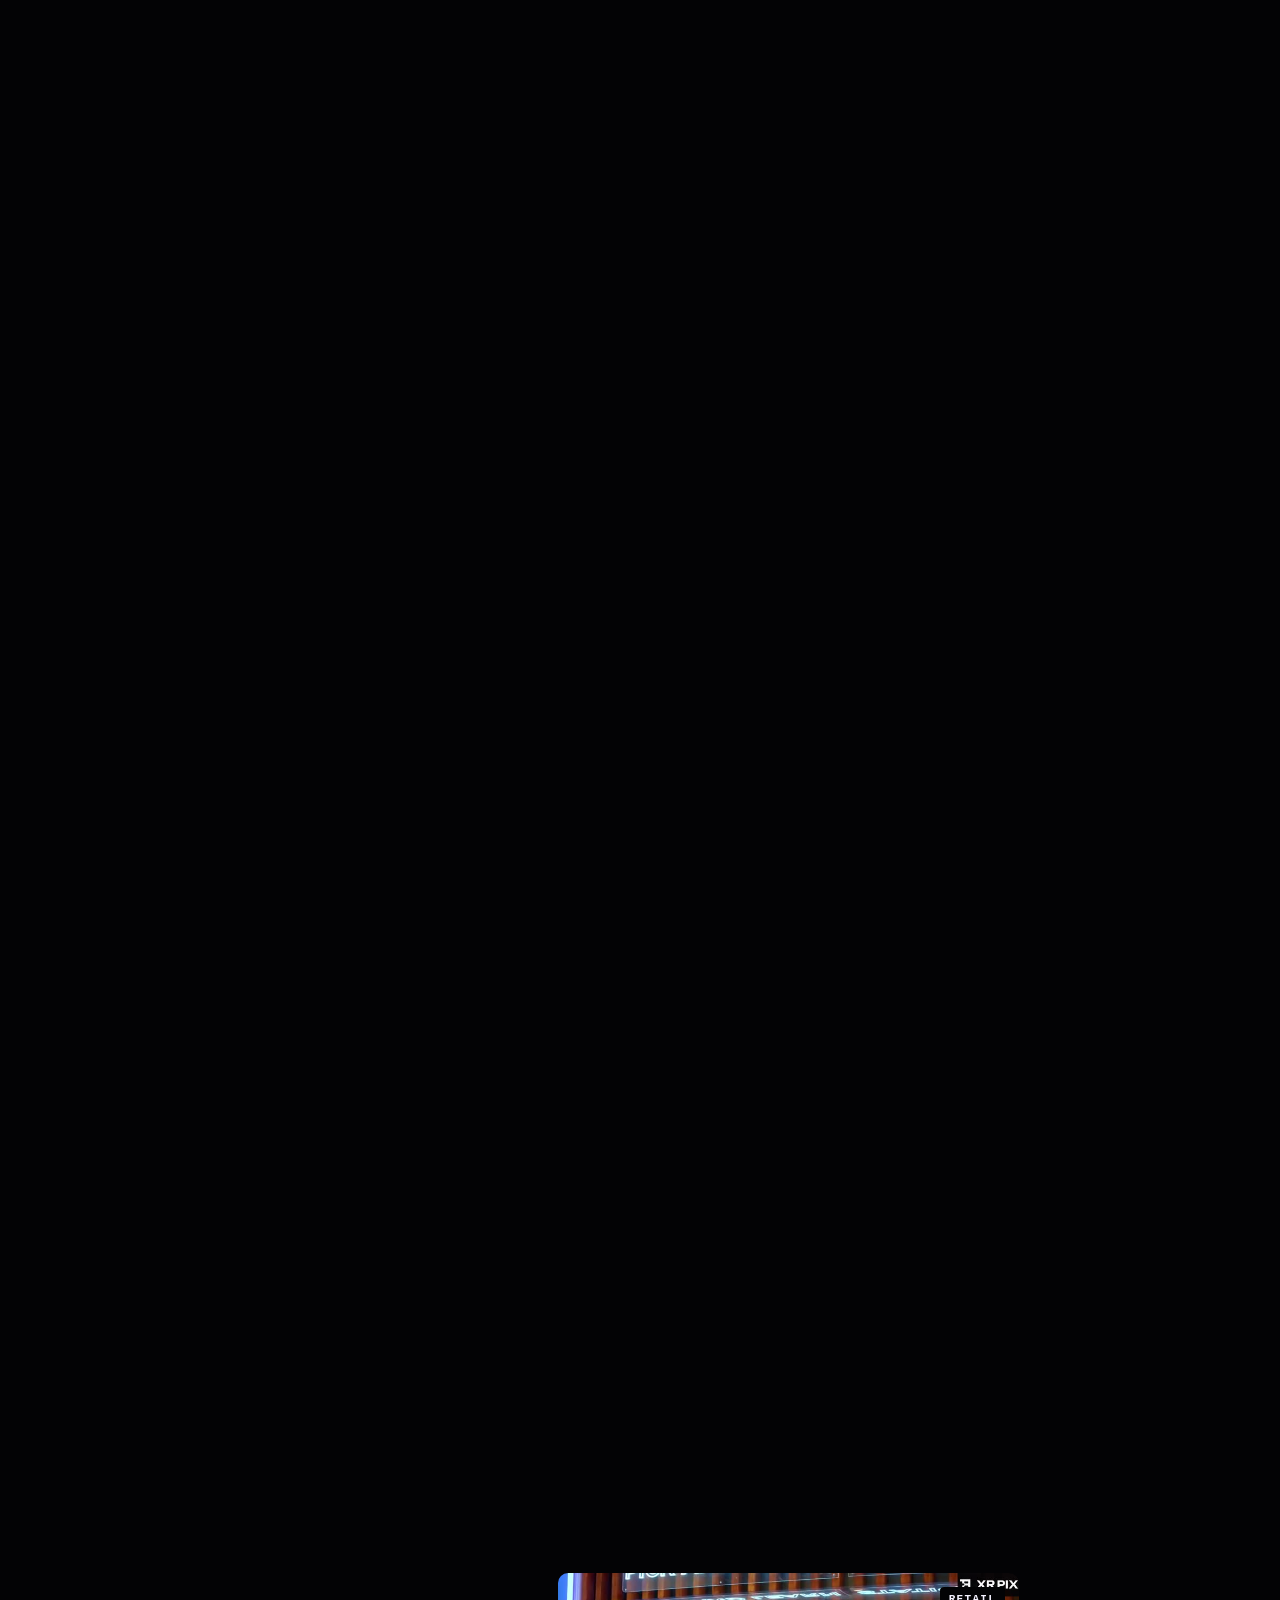
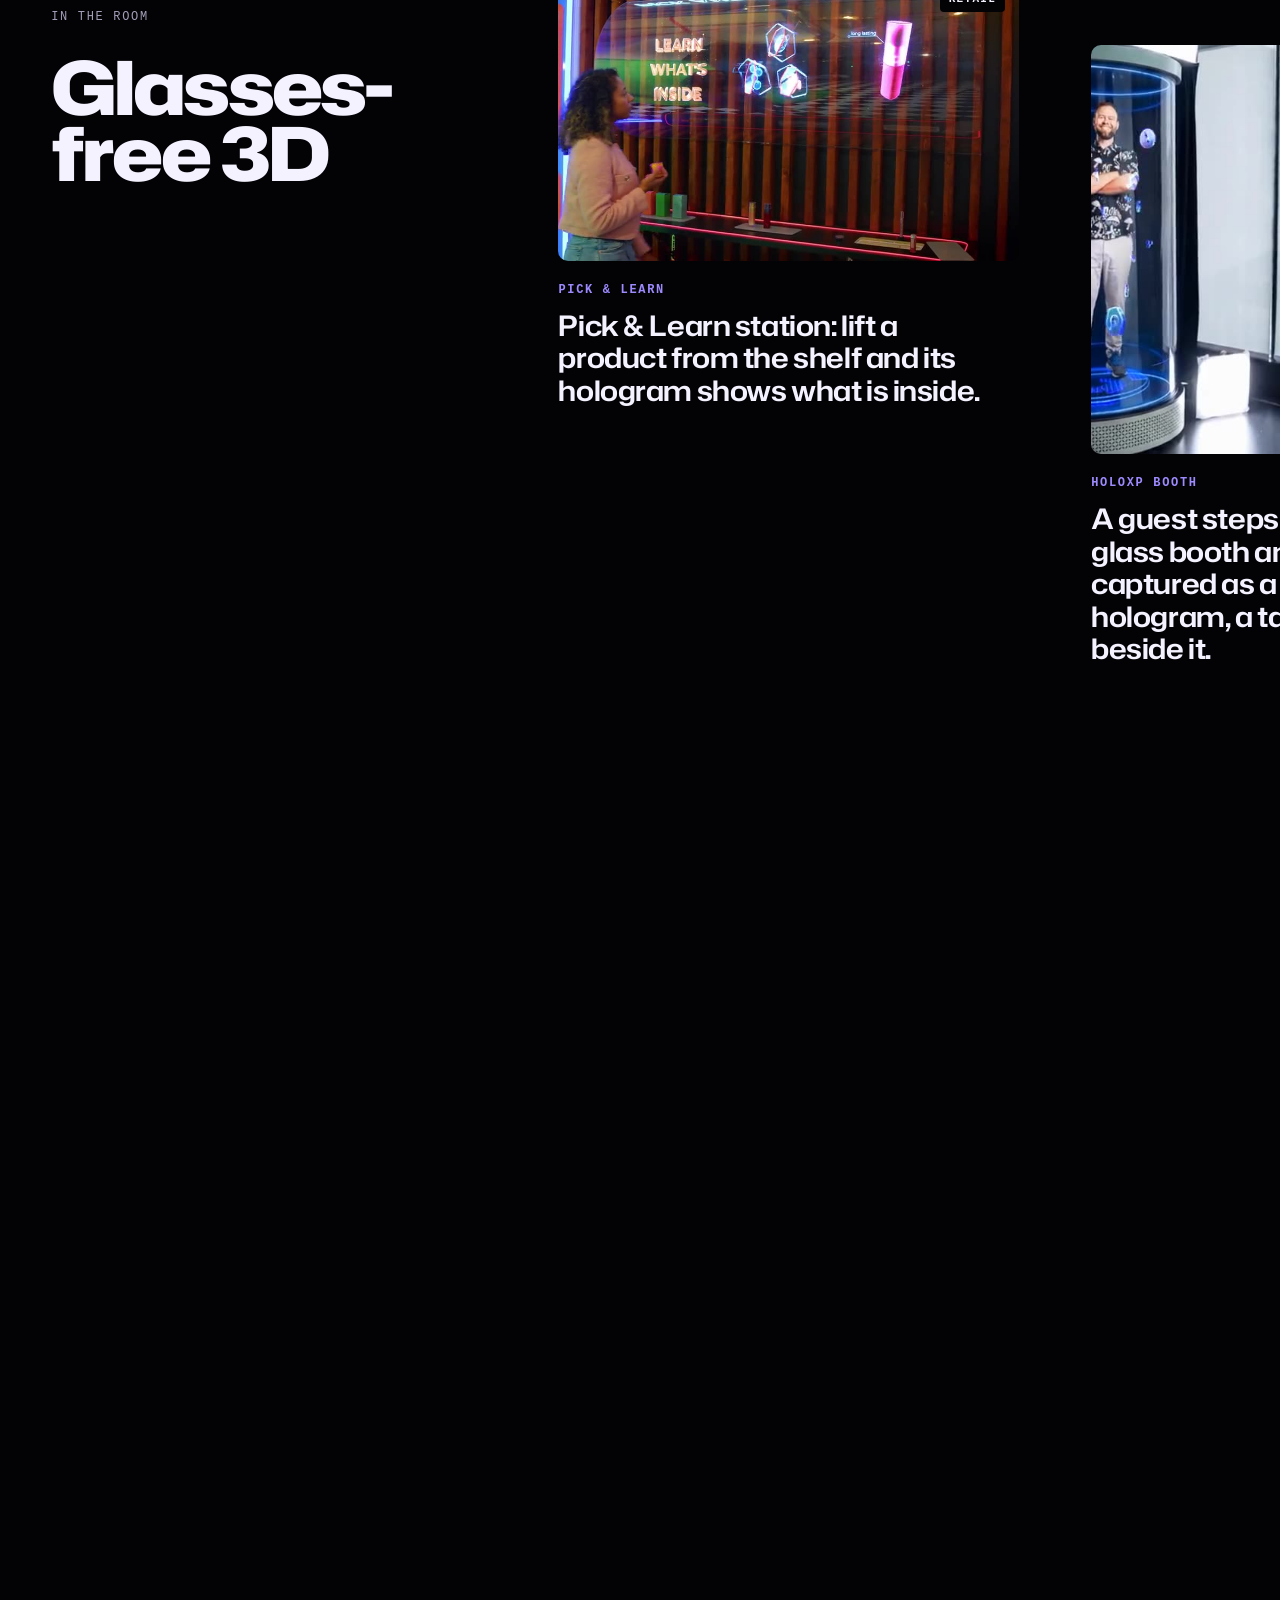
==== commit 99e3a8a1: "Merge main; rename nav to "Play (Demo)"; show partner tagline on phones - Merge origin/main (#10 tag" ====
--- a/index.html
+++ b/index.html
@@ -30,8 +30,8 @@
   <nav class="links" aria-label="Primary">
     <a href="#holograms">Holograms</a>
     <a href="#technology">Technology</a>
-    <a href="#premiere">Premiere</a>
-    <a href="./new-york/">Live demo</a>
+    <a href="#holostage">HoloStage</a>
+    <a href="./new-york/">Play (Demo)</a>
   </nav>
   <a class="pill" href="./brief/">Start a project</a>
   <a class="menu-btn" id="menuBtn" href="#footer-nav">Menu<span aria-hidden="true">.</span></a>
@@ -46,8 +46,8 @@
     <nav aria-label="Menu">
       <a href="#holograms">Holograms</a>
       <a href="#technology">Technology</a>
-      <a href="#premiere">Premiere</a>
-      <a href="./new-york/">Live demo</a>
+      <a href="#holostage">HoloStage</a>
+      <a href="./new-york/">Play (Demo)</a>
       <a href="#contact">Contact</a>
     </nav>
     <p class="mono menu-foot">Custom 3D Holograms</p>
@@ -75,7 +75,7 @@
   </div>
     <figure class="reveal" aria-hidden="true">
       <img src="./card-premiere.png" alt="" width="760" height="475" decoding="async" fetchpriority="low">
-      <figcaption><span class="mono">The Collective</span><span class="rv-n">Premiere</span></figcaption>
+      <figcaption><span class="mono">The Collective</span><span class="rv-n">HoloStage</span></figcaption>
     </figure>
 </section>
 
@@ -104,7 +104,7 @@
     <li><a href="./holo/live-slots.mp4" class="row shot" data-shot="./holo/live-slots.jpg" data-vid="./holo/live-slots.mp4" data-label="Slots"><span class="r-n">Slots</span><span class="r-t mono"></span><span class="r-v">View</span><img class="r-th" src="./holo/live-slots.jpg" alt="" width="960" height="540" loading="lazy" decoding="async"></a></li>
     <li><a href="./holo/live-picklearn.mp4" class="row shot" data-shot="./holo/live-picklearn.jpg" data-vid="./holo/live-picklearn.mp4" data-label="Pick &amp; Learn"><span class="r-n">Pick &amp; Learn</span><span class="r-t mono"></span><span class="r-v">View</span><img class="r-th" src="./holo/live-picklearn.jpg" alt="" width="960" height="540" loading="lazy" decoding="async"></a></li>
     <li><a href="./holo/live-holobooth.mp4" class="row shot" data-shot="./holo/live-holobooth.jpg" data-vid="./holo/live-holobooth.mp4" data-label="HoloXP Booth"><span class="r-n">HoloXP Booth</span><span class="r-t mono"></span><span class="r-v">View</span><img class="r-th" src="./holo/live-holobooth.jpg" alt="" width="960" height="540" loading="lazy" decoding="async"></a></li>
-    <li><a href="./holo/live-giant-head.mp4" class="row shot" data-shot="./holo/live-giant-head.jpg" data-vid="./holo/live-giant-head.mp4" data-label="Premiere"><span class="r-n">Premiere</span><span class="r-t mono"></span><span class="r-v">View</span><img class="r-th" src="./holo/live-giant-head.jpg" alt="" width="960" height="540" loading="lazy" decoding="async"></a></li>
+    <li><a href="./holo/live-giant-head.mp4" class="row shot" data-shot="./holo/live-giant-head.jpg" data-vid="./holo/live-giant-head.mp4" data-label="HoloStage"><span class="r-n">HoloStage</span><span class="r-t mono"></span><span class="r-v">View</span><img class="r-th" src="./holo/live-giant-head.jpg" alt="" width="960" height="540" loading="lazy" decoding="async"></a></li>
     <li><a href="./holo/live-avatar-desk.mp4" class="row shot" data-shot="./holo/live-avatar-desk.jpg" data-vid="./holo/live-avatar-desk.mp4" data-label="HoloTwin"><span class="r-n">HoloTwin</span><span class="r-t mono"></span><span class="r-v">View</span><img class="r-th" src="./holo/live-avatar-desk.jpg" alt="" width="960" height="540" loading="lazy" decoding="async"></a></li>
     <li><a href="./holo/live-boxing-strip.mp4" class="row shot" data-shot="./holo/live-boxing-strip.jpg" data-vid="./holo/live-boxing-strip.mp4" data-label="Hologram Truck"><span class="r-n">Hologram Truck</span><span class="r-t mono"></span><span class="r-v">View</span><img class="r-th" src="./holo/live-boxing-strip.jpg" alt="" width="640" height="360" loading="lazy" decoding="async"></a></li>
     <li><a href="./holo/live-streaming.mp4" class="row shot" data-shot="./holo/live-streaming.jpg" data-vid="./holo/live-streaming.mp4" data-label="Live Streaming"><span class="r-n">Live Streaming</span><span class="r-t mono"></span><span class="r-v">View</span><img class="r-th" src="./holo/live-streaming.jpg" alt="" width="960" height="540" loading="lazy" decoding="async"></a></li>
@@ -147,21 +147,6 @@
   </ol>
 </section>
 
-<!-- 5c · Interactive: Volta's fan-interaction showcase, framed under an XR Pixels bar (Volta's own top bar is cropped off) -->
-<section class="interactive" id="interactive" data-theme="dark" aria-labelledby="ix-title">
-  <div class="ix-head">
-    <p class="mono idx">Interactive</p>
-    <h2 class="display" id="ix-title">Crowd<br>in control</h2>
-    <p class="ix-lead">Fans use their phones, with no app, to take over the big screen.</p>
-  </div>
-  <div class="ix-frame">
-    <div class="ix-bar"><img src="./favicon.svg" alt="" width="22" height="22"><span class="ix-name">XR Pixels</span><span class="mono">Interactive</span></div>
-    <div class="ix-view" data-src="https://voltainteractive.com/make-anything">
-      <button class="ix-load btn solid" type="button">Launch the demo</button>
-    </div>
-  </div>
-</section>
-
 <!-- 6 · Pinned horizontal gallery (mr-5..7 case rows: tags above, caption below) -->
 <section class="work" id="work" data-theme="dark">
   <div class="track">
@@ -197,9 +182,9 @@
       <span class="media"><video muted loop playsinline preload="none" poster="./holo/live-streaming.jpg" data-src="./holo/live-streaming.mp4"></video><span class="tags"><i>Event</i></span><span class="pix"></span></span>
       <span class="c-name">Live Streaming</span><span class="c-cap">A guest beside her live hologram, both in the same pink suit.</span>
     </a>
-    <a href="./holo/live-ellipse-bottle.mp4" class="case shot" data-shot="./holo/live-ellipse-bottle.jpg" data-vid="./holo/live-ellipse-bottle.mp4" data-label="Premiere">
+    <a href="./holo/live-ellipse-bottle.mp4" class="case shot" data-shot="./holo/live-ellipse-bottle.jpg" data-vid="./holo/live-ellipse-bottle.mp4" data-label="HoloStage">
       <span class="media"><video muted loop playsinline preload="none" poster="./holo/live-ellipse-bottle.jpg" data-src="./holo/live-ellipse-bottle.mp4"></video><span class="tags"><i>Retail</i></span><span class="pix"></span></span>
-      <span class="c-name">Premiere</span><span class="c-cap">A bottle hologram turning inside a glass cylinder, flowers orbiting it.</span>
+      <span class="c-name">HoloStage</span><span class="c-cap">A bottle hologram turning inside a glass cylinder, flowers orbiting it.</span>
     </a>
     <a href="./holo/live-race-car.mp4" class="case shot" data-shot="./holo/live-race-car.jpg" data-vid="./holo/live-race-car.mp4" data-label="Race car">
       <span class="media"><video muted loop playsinline preload="none" poster="./holo/live-race-car.jpg" data-src="./holo/live-race-car.mp4"></video><span class="tags"><i>Display</i></span><span class="pix"></span></span>
@@ -228,14 +213,14 @@
   </div>
 </section>
 
-<!-- 7 · Premiere feature + giant link list (mr-8) -->
-<section class="premiere" id="premiere" data-theme="dark">
+<!-- 7 · HoloStage feature + giant link list (mr-8) -->
+<section class="premiere" id="holostage" data-theme="dark">
   <div class="pframe">
-    <video src="./holo/live-giant-head.mp4" poster="./holo/live-giant-head.jpg" muted loop playsinline autoplay preload="metadata" aria-label="Premiere hologram display: a giant hologram head above the crowd"></video>
+    <video src="./holo/live-giant-head.mp4" poster="./holo/live-giant-head.jpg" muted loop playsinline autoplay preload="metadata" aria-label="HoloStage hologram display: a giant hologram head above the crowd"></video>
     <div class="p-copy">
-      <p class="mono idx">Premiere Display</p>
+      <p class="mono idx">HoloStage Display</p>
       <h2 class="display">Shaping Tomorrow<br>with <span class="uv">Holograms</span></h2>
-      <a href="./holo/live-giant-head.mp4" class="btn ghost shot" data-shot="./holo/live-giant-head.jpg" data-vid="./holo/live-giant-head.mp4" data-label="Premiere">View Premiere</a>
+      <a href="./holo/live-giant-head.mp4" class="btn ghost shot" data-shot="./holo/live-giant-head.jpg" data-vid="./holo/live-giant-head.mp4" data-label="HoloStage">View HoloStage</a>
     </div>
   </div>
   <div class="together grid6">
@@ -279,7 +264,7 @@
 <footer class="foot" data-theme="dark">
   <div class="cols">
     <nav class="f-nav" id="footer-nav" aria-label="Footer" tabindex="-1">
-      <a href="#holograms">Holograms</a><a href="#technology">Technology</a><a href="#premiere">Premiere</a><a href="#contact">Contact</a>
+      <a href="#holograms">Holograms</a><a href="#technology">Technology</a><a href="#holostage">HoloStage</a><a href="#contact">Contact</a>
     </nav>
     <div><p class="mono">Legal</p><a href="./privacy.html">Privacy Policy</a></div>
     <div><p class="mono">General enquiries</p><a href="mailto:marketing@xrpixels.com">marketing@xrpixels.com</a></div>
